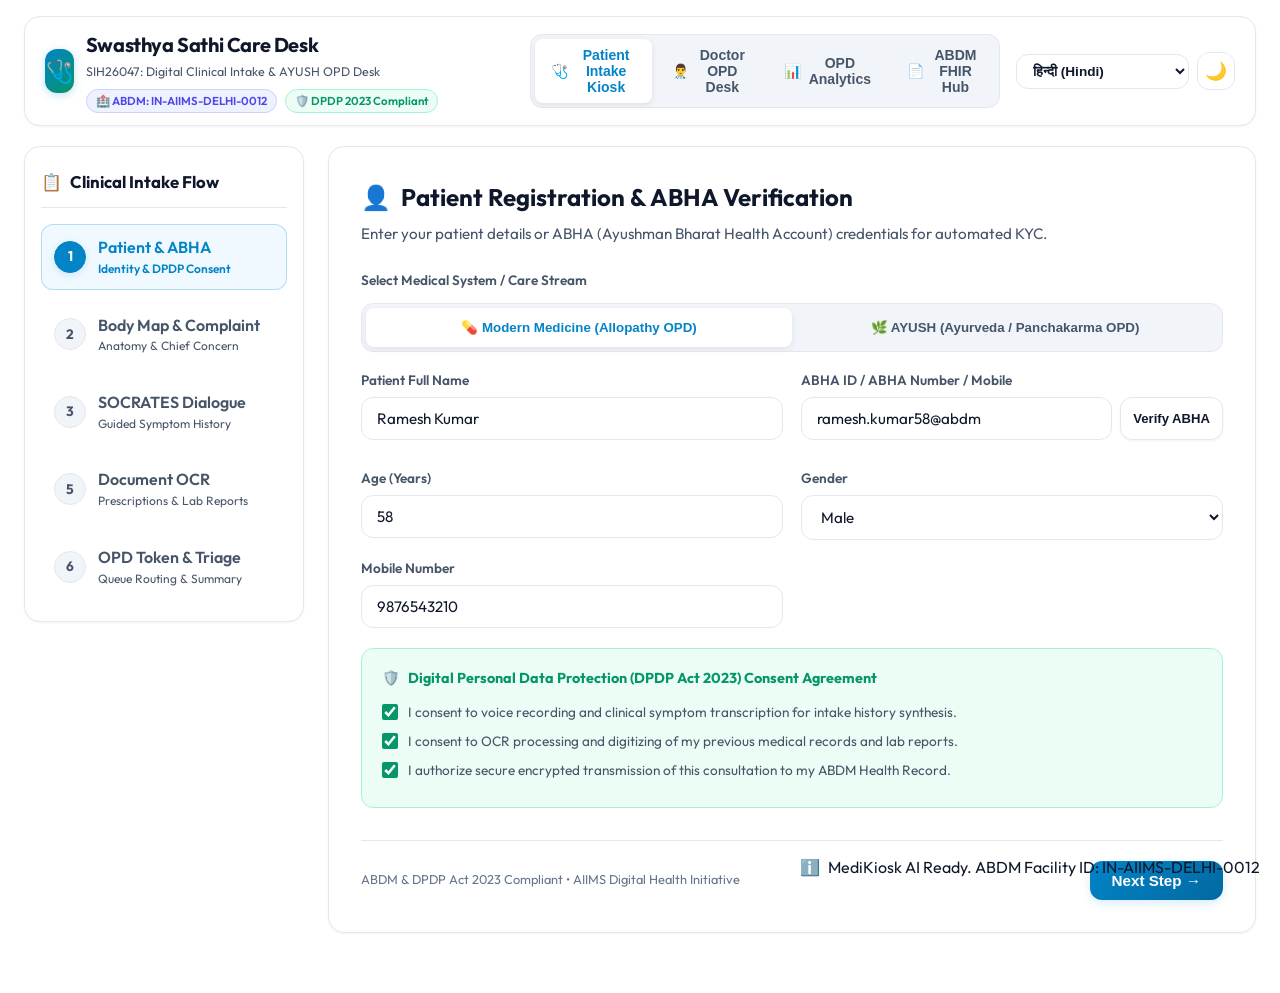
==== frontend/index.html @ bdcb093a "ui changes" ====
<!DOCTYPE html>
<html lang="hi" data-theme="light">

<head>
  <meta charset="UTF-8">
  <meta name="viewport" content="width=device-width, initial-scale=1.0">
  <title>Swasthya Sathi | Caring Digital Clinical Intake & AYUSH Care Desk</title>

  <!-- Modern Typography (Outfit & Inter) -->
  <link rel="preconnect" href="https://fonts.googleapis.com">
  <link rel="preconnect" href="https://fonts.gstatic.com" crossorigin>
  <link
    href="https://fonts.googleapis.com/css2?family=Inter:wght@400;500;600;700&family=Outfit:wght@400;500;600;700;800&family=Fira+Code:wght@400;500&display=swap"
    rel="stylesheet">

  <!-- Stylesheet -->
  <link rel="stylesheet" href="css/styles.css">
</head>

<body>

  <div class="app-container">

    <!-- Top Navigation & Header -->
    <header class="header-bar">
      <div class="brand-section">
        <div class="brand-logo-badge">🩺</div>
        <div class="brand-info">
          <h1 data-i18n="appTitle">Swasthya Sathi Care Desk</h1>
          <div class="sub-tag">
            <span data-i18n="appSub">SIH26047: Digital Clinical Intake & AYUSH OPD Desk</span>
            <span class="abdm-badge">🏥 ABDM: IN-AIIMS-DELHI-0012</span>
            <span class="dpdp-badge">🛡️ DPDP 2023 Compliant</span>
          </div>
        </div>
      </div>

      <!-- Role Nav Tabs -->
      <nav class="nav-tabs-wrapper">
        <button type="button" class="nav-tab-btn active" data-target="kiosk">
          <span>🩺</span> <span data-i18n="tabKiosk">Patient Intake Kiosk</span>
        </button>
        <button type="button" class="nav-tab-btn" data-target="doctor">
          <span>👨‍⚕️</span> <span data-i18n="tabDoctor">Doctor OPD Desk</span>
        </button>
        <button type="button" class="nav-tab-btn" data-target="analytics">
          <span>📊</span> <span data-i18n="tabAnalytics">OPD Analytics</span>
        </button>
        <button type="button" class="nav-tab-btn" data-target="fhir">
          <span>📄</span> <span data-i18n="tabFhir">ABDM FHIR Hub</span>
        </button>
      </nav>

      <!-- Header Actions -->
      <div class="header-actions">
        <select id="globalLangSelect" class="lang-selector" aria-label="Select Language">
          <option value="en">English</option>
          <option value="hi" selected>हिन्दी (Hindi)</option>
          <option value="mr">मराठी (Marathi)</option>
          <option value="ta">தமிழ் (Tamil)</option>
          <option value="te">తెలుగు (Telugu)</option>
          <option value="bn">বাংলা (Bengali)</option>
          <option value="gu">ગુજરાતી (Gujarati)</option>
          <option value="kn">ಕನ್ನಡ (Kannada)</option>
        </select>

        <button type="button" id="themeToggleBtn" class="icon-btn" title="Toggle Dark/Light Mode">
          <span>☀️</span>
        </button>
      </div>
    </header>

    <!-- Emergency Triage Red-Flag Alert Ticker -->
    <div id="emergencyTicker" class="emergency-ticker">
      <div class="content">
        <span class="pulse-badge">CRITICAL TRIAGE</span>
        <span id="emergencyTickerText">EMERGENCY RED-FLAG INTERCEPTED: Severe symptoms requiring immediate physician
          attention!</span>
      </div>
      <button type="button" class="btn btn-secondary btn-sm" onclick="window.app.switchRole('doctor')">View in OPD Desk
        →</button>
    </div>

    <!-- ========================================================================= -->
    <!-- VIEW 1: PATIENT INTAKE KIOSK -->
    <!-- ========================================================================= -->
    <main id="kioskSection" class="view-section active">
      <div class="kiosk-container">

        <!-- Stepper Sidebar -->
        <aside class="kiosk-stepper-card">
          <div class="kiosk-stepper-title">
            <span>📋</span> <span>Clinical Intake Flow</span>
          </div>

          <div class="kiosk-step-item active" data-step="1">
            <div class="step-num-badge">1</div>
            <div>
              <div style="font-weight:600;">Patient & ABHA</div>
              <div style="font-size:0.75rem;">Identity & DPDP Consent</div>
            </div>
          </div>

          <div class="kiosk-step-item" data-step="2">
            <div class="step-num-badge">2</div>
            <div>
              <div style="font-weight:600;">Body Map & Complaint</div>
              <div style="font-size:0.75rem;">Anatomy & Chief Concern</div>
            </div>
          </div>

          <div class="kiosk-step-item" data-step="3">
            <div class="step-num-badge">3</div>
            <div>
              <div style="font-weight:600;">SOCRATES Dialogue</div>
              <div style="font-size:0.75rem;">Guided Symptom History</div>
            </div>
          </div>

          <div class="kiosk-step-item" data-step="4" style="display:none;">
            <div class="step-num-badge">4</div>
            <div>
              <div style="font-weight:600;">AYUSH Pariksha</div>
              <div style="font-size:0.75rem;">Prakriti & Agni Assessment</div>
            </div>
          </div>

          <div class="kiosk-step-item" data-step="5">
            <div class="step-num-badge">5</div>
            <div>
              <div style="font-weight:600;">Document OCR</div>
              <div style="font-size:0.75rem;">Prescriptions & Lab Reports</div>
            </div>
          </div>

          <div class="kiosk-step-item" data-step="6">
            <div class="step-num-badge">6</div>
            <div>
              <div style="font-weight:600;">OPD Token & Triage</div>
              <div style="font-size:0.75rem;">Queue Routing & Summary</div>
            </div>
          </div>
        </aside>

        <!-- Main Kiosk Panel -->
        <div class="kiosk-main-panel">

          <!-- STEP 1: Patient Identity, ABHA & DPDP Consent -->
          <div id="kioskStep1" class="kiosk-step-content active">
            <div class="step-header">
              <h2><span>👤</span> <span>Patient Registration & ABHA Verification</span></h2>
              <p>Enter your patient details or ABHA (Ayushman Bharat Health Account) credentials for automated KYC.</p>
            </div>

            <!-- Clinical Stream Selector -->
            <div class="form-group" style="margin-bottom:18px;">
              <label class="form-label">Select Medical System / Care Stream</label>
              <div class="stream-toggle-box">
                <button type="button" class="stream-option-btn active allopathy" data-stream="allopathy">
                  💊 Modern Medicine (Allopathy OPD)
                </button>
                <button type="button" class="stream-option-btn ayush" data-stream="ayush">
                  🌿 AYUSH (Ayurveda / Panchakarma OPD)
                </button>
              </div>
            </div>

            <div class="form-grid-2">
              <div class="form-group">
                <label class="form-label">Patient Full Name</label>
                <input type="text" id="patientNameInput" class="form-input" value="Ramesh Kumar"
                  placeholder="e.g. Ramesh Kumar">
              </div>

              <div class="form-group">
                <label class="form-label">ABHA ID / ABHA Number / Mobile</label>
                <div class="input-with-action">
                  <input type="text" id="patientAbhaInput" class="form-input" value="ramesh.kumar58@abdm"
                    placeholder="e.g. 91-4829-1029-4412">
                  <button type="button" id="verifyAbhaBtn" class="btn btn-secondary btn-sm">Verify ABHA</button>
                </div>
                <div id="abhaVerifyStatus" style="margin-top:4px;"></div>
              </div>

              <div class="form-group">
                <label class="form-label">Age (Years)</label>
                <input type="number" id="patientAgeInput" class="form-input" value="58" min="1" max="120">
              </div>

              <div class="form-group">
                <label class="form-label">Gender</label>
                <select id="patientGenderSelect" class="form-select">
                  <option value="Male" selected>Male</option>
                  <option value="Female">Female</option>
                  <option value="Other">Other</option>
                </select>
              </div>

              <div class="form-group">
                <label class="form-label">Mobile Number</label>
                <input type="tel" id="patientPhoneInput" class="form-input" value="9876543210"
                  placeholder="10-digit mobile number">
              </div>
            </div>

            <!-- DPDP 2023 Granular Consent Box -->
            <div class="dpdp-consent-box">
              <div class="dpdp-consent-title">
                <span>🛡️</span> <span>Digital Personal Data Protection (DPDP Act 2023) Consent Agreement</span>
              </div>
              <label class="consent-checkbox-item">
                <input type="checkbox" id="consentVoiceCheck" checked>
                <span>I consent to voice recording and clinical symptom transcription for intake history
                  synthesis.</span>
              </label>
              <label class="consent-checkbox-item">
                <input type="checkbox" id="consentOcrCheck" checked>
                <span>I consent to OCR processing and digitizing of my previous medical records and lab reports.</span>
              </label>
              <label class="consent-checkbox-item">
                <input type="checkbox" id="consentAbhaCheck" checked>
                <span>I authorize secure encrypted transmission of this consultation to my ABDM Health Record.</span>
              </label>
            </div>
          </div>

          <!-- STEP 2: Anatomical Body Map & Chief Complaints -->
          <div id="kioskStep2" class="kiosk-step-content">
            <div class="step-header">
              <h2><span>🗺️</span> <span>Select Anatomical Region & Chief Concern</span></h2>
              <p>Tap on the human body diagram or select from common complaints below.</p>
            </div>

            <div class="body-map-layout">
              <!-- SVG Interactive Body Map -->
              <div class="body-map-card">
                <div class="body-svg-container">
                  <svg viewBox="0 0 200 320" style="width:100%;height:100%;">
                    <!-- Head -->
                    <circle cx="100" cy="35" r="22" class="body-region-target" data-region="head" />
                    <text x="100" y="38" text-anchor="middle" fill="#334155" font-size="9" font-weight="600"
                      pointer-events="none">Head</text>

                    <!-- Neck -->
                    <rect x="94" y="58" width="12" height="12" class="body-region-target" data-region="throat" />

                    <!-- Chest -->
                    <path d="M72 72 L128 72 L120 135 L80 135 Z" class="body-region-target active" data-region="chest" />
                    <text x="100" y="105" text-anchor="middle" fill="#334155" font-size="10" font-weight="600"
                      pointer-events="none">Chest</text>

                    <!-- Abdomen -->
                    <path d="M80 138 L120 138 L115 185 L85 185 Z" class="body-region-target" data-region="abdomen" />
                    <text x="100" y="162" text-anchor="middle" fill="#334155" font-size="10" font-weight="600"
                      pointer-events="none">Abdomen</text>

                    <!-- Arms -->
                    <path d="M68 76 L45 155 L55 160 L72 90 Z" class="body-region-target" data-region="joints" />
                    <path d="M132 76 L155 155 L145 160 L128 90 Z" class="body-region-target" data-region="joints" />

                    <!-- Pelvis -->
                    <path d="M85 188 L115 188 L118 215 L82 215 Z" class="body-region-target" data-region="pelvis" />

                    <!-- Legs & Knees -->
                    <path d="M82 218 L76 300 L90 300 L97 218 Z" class="body-region-target" data-region="joints" />
                    <path d="M118 218 L124 300 L110 300 L103 218 Z" class="body-region-target" data-region="joints" />
                    <text x="100" y="260" text-anchor="middle" fill="#334155" font-size="10" font-weight="600"
                      pointer-events="none">Joints</text>
                  </svg>
                </div>

                <div class="body-quick-pills">
                  <button type="button" class="body-pill-btn active" data-region="chest">Chest</button>
                  <button type="button" class="body-pill-btn" data-region="head">Head</button>
                  <button type="button" class="body-pill-btn" data-region="abdomen">Abdomen</button>
                  <button type="button" class="body-pill-btn" data-region="joints">Joints</button>
                  <button type="button" class="body-pill-btn" data-region="skin">Skin</button>
                  <button type="button" class="body-pill-btn" data-region="whole_body">Full Body</button>
                </div>
              </div>

              <!-- Complaints Grid -->
              <div>
                <div id="complaintsGrid" class="complaints-grid">
                  <!-- Dynamically Populated -->
                </div>

                <!-- Voice Input Bar -->
                <div class="voice-intake-bar">
                  <button type="button" id="voiceMicBtn" class="voice-mic-btn" title="Tap to Speak">
                    🎤
                  </button>
                  <div class="voice-status-text">
                    <div id="voiceStatusLabel" class="status-label" data-i18n="voicePrompt">Tap Mic to Speak in Your
                      Language</div>
                    <div id="voiceTranscriptPreview" class="transcript-preview">Hindi, English, Marathi, Tamil, Telugu,
                      Bengali supported.</div>
                  </div>
                  <div class="audio-waveform">
                    <div class="waveform-bar"></div>
                    <div class="waveform-bar"></div>
                    <div class="waveform-bar"></div>
                    <div class="waveform-bar"></div>
                    <div class="waveform-bar"></div>
                  </div>
                </div>
              </div>
            </div>
          </div>

          <!-- STEP 3: SOCRATES Guided Dialogue -->
          <div id="kioskStep3" class="kiosk-step-content">
            <div class="step-header">
              <h2><span>🩺</span> <span>Clinical Symptom Exploration (SOCRATES Engine)</span></h2>
              <p>Our intelligent assistant asks targeted clinical questions to build your comprehensive case history.
              </p>
            </div>

            <div class="socrates-card">
              <div style="display:flex;align-items:center;justify-content:space-between;">
                <span id="socratesFieldBadge" class="socrates-field-badge">SOCRATES: CHARACTER</span>
                <span id="socratesStepNum" style="font-size:0.8rem;color:var(--text-muted);">Step 1 of 8</span>
              </div>

              <div id="socratesQuestionHeading" class="socrates-question-heading">
                How would you describe the sensation or type of pain?
              </div>
              <div id="socratesQuestionVernacular" class="socrates-question-vernacular">
                आप दर्द या परेशानी की प्रकृति को कैसा महसूस करते हैं?
              </div>

              <div id="socratesOptionsGrid" class="socrates-options-grid">
                <!-- Dynamically Populated -->
              </div>
            </div>

            <!-- Visual VAS Pain Severity Slider -->
            <div class="severity-slider-box">
              <div class="slider-labels-row">
                <span>Mild Discomfort (1)</span>
                <span data-i18n="severityLabel">Pain / Discomfort Intensity (1 to 10)</span>
                <span>Severe / Unbearable (10)</span>
              </div>
              <input type="range" id="severitySlider" class="severity-slider" min="1" max="10" value="8">
              <div class="severity-display-row">
                <span id="severityEmoji" class="severity-emoji">😣</span>
                <span id="severityScoreBadge" class="severity-score-badge">8/10</span>
              </div>
            </div>
          </div>

          <!-- STEP 4: AYUSH Pariksha & Prakriti Calculation -->
          <div id="kioskStep4" class="kiosk-step-content">
            <div class="step-header">
              <h2><span>🌿</span> <span>AYUSH Ashtavidha & Dashavidha Pariksha</span></h2>
              <p>Ayurvedic constitutional Prakriti analysis, Agni (digestive capacity) and Koshtha assessment.</p>
            </div>

            <div id="ayushPrakritiResultBox" class="dpdp-consent-box"
              style="display:none;margin-bottom:20px;border-color:var(--ayush-primary);">
              <!-- Populated on calculation -->
            </div>

            <div id="ayushQuestionsGrid" class="ayush-pariksha-grid">
              <!-- Dynamically Populated -->
            </div>

            <div class="form-group" style="margin-top:16px;">
              <label class="form-label">Ahara & Vihara (Dietary habits, routine and sleep patterns)</label>
              <input type="text" id="ayushLifestyleNotes" class="form-input"
                value="Sour and fermented diet, tea 4x/day, sleeping after 12:30 AM.">
            </div>
          </div>

          <!-- STEP 5: Medical Document Digitizer & OCR -->
          <div id="kioskStep5" class="kiosk-step-content">
            <div class="step-header">
              <h2><span>📄</span> <span>Medical Record Digitizer & OCR Engine</span></h2>
              <p>Upload previous doctor prescriptions or pathology lab reports for instant AI extraction.</p>
            </div>

            <div class="ocr-layout">
              <div>
                <div class="dropzone-box" onclick="document.getElementById('docFileInput').click()">
                  <div class="dropzone-icon">📤</div>
                  <div style="font-weight:600;">Drag & drop prescription/lab report</div>
                  <div style="font-size:0.8rem;color:var(--text-muted);">Supports PNG, JPG, PDF or Text files</div>
                  <input type="file" id="docFileInput" style="display:none;"
                    onchange="window.kioskModule.handleCustomDocumentUpload()">
                </div>

                <!-- 1-Click Sample Medical Records -->
                <div style="margin-top:16px;">
                  <div style="font-weight:700;font-size:0.9rem;margin-bottom:8px;color:var(--text-main);"
                    data-i18n="sampleDocsTitle">
                    Load Realistic Sample Records (1-Click)
                  </div>
                  <div id="sampleDocsList" class="sample-docs-list">
                    <!-- Dynamically Populated -->
                  </div>
                </div>
              </div>

              <!-- OCR Extracted Results Panel -->
              <div class="ocr-results-panel">
                <div
                  style="font-weight:700;font-size:0.95rem;margin-bottom:12px;display:flex;align-items:center;gap:6px;">
                  <span>⚡</span> <span>Extracted Clinical Data (Medications & Labs)</span>
                </div>
                <div id="ocrExtractedResults">
                  <div style="font-size:0.85rem;color:var(--text-muted);text-align:center;padding:40px 0;">
                    Click any sample document above or upload a prescription to extract structured medications and
                    abnormal lab values.
                  </div>
                </div>

                <div class="form-group" style="margin-top:14px;">
                  <label class="form-label">Or Paste Prescription / Lab Text Directly</label>
                  <textarea id="customDocTextInput" class="form-textarea" rows="2"
                    placeholder="e.g. Tab Telma 40mg 1-0-0, HbA1c 9.2%, Serum Creatinine 1.9 mg/dL"></textarea>
                  <button type="button" id="processCustomDocBtn" class="btn btn-secondary btn-sm"
                    style="margin-top:6px;align-self:flex-end;">Digitize Text</button>
                </div>
              </div>
            </div>
          </div>

          <!-- STEP 6: OPD Token & Final Summary -->
          <div id="kioskStep6" class="kiosk-step-content">
            <div class="step-header" style="text-align:center;">
              <h2><span>✅</span> <span>Clinical Intake Complete!</span></h2>
              <p>Your structured clinical case summary has been sent directly to the attending OPD Physician.</p>
            </div>

            <div class="token-card">
              <span id="kioskTokenTriageBadge" class="dpdp-badge">ROUTINE OPD QUEUE</span>
              <div class="token-number-large" id="kioskTokenNumberDisplay">OPD-03</div>
              <div id="kioskTokenPatientName" style="font-weight:700;font-size:1.1rem;">Ramesh Kumar (58 Y / Male)</div>
              <div id="kioskTokenWaitTime" style="color:var(--cyan-accent);font-size:0.9rem;margin-top:4px;">Estimated
                Wait: ~8 Minutes (Room 104)</div>

              <div class="token-qr-mock">
                <svg viewBox="0 0 100 100">
                  <rect width="100" height="100" fill="white" />
                  <rect x="10" y="10" width="25" height="25" fill="#0f172a" />
                  <rect x="65" y="10" width="25" height="25" fill="#0f172a" />
                  <rect x="10" y="65" width="25" height="25" fill="#0f172a" />
                  <rect x="15" y="15" width="15" height="15" fill="white" />
                  <rect x="70" y="15" width="15" height="15" fill="white" />
                  <rect x="15" y="70" width="15" height="15" fill="white" />
                  <rect x="18" y="18" width="9" height="9" fill="#0f172a" />
                  <rect x="73" y="18" width="9" height="9" fill="#0f172a" />
                  <rect x="18" y="73" width="9" height="9" fill="#0f172a" />
                  <rect x="42" y="15" width="10" height="10" fill="#0f172a" />
                  <rect x="42" y="40" width="16" height="16" fill="#0ea5e9" />
                  <rect x="65" y="65" width="12" height="12" fill="#0f172a" />
                  <rect x="80" y="80" width="10" height="10" fill="#0f172a" />
                </svg>
              </div>

              <div style="font-size:0.8rem;color:var(--text-muted);margin-top:10px;">
                Scan QR at Doctor Desk for Instant Profile Loading | ABHA Verified
              </div>
            </div>

            <div
              style="margin-top:24px;background:var(--bg-secondary);padding:18px;border-radius:var(--radius-md);border:1px solid var(--border-color);box-shadow:var(--shadow-sm);">
              <div style="font-weight:700;font-size:0.95rem;margin-bottom:6px;color:var(--primary);">
                Clinical Intake Summary & Doctor Care Notes
              </div>
              <div id="kioskSummaryNarrative" class="hpi-narrative-text">
                Patient presenting with intermittent retrosternal chest heaviness for 3 days. Known hypertensive and
                diabetic.
              </div>
            </div>
          </div>

          <!-- Footer Actions -->
          <footer class="kiosk-footer-actions">
            <button type="button" id="kioskPrevBtn" class="btn btn-secondary" style="display:none;"
              data-i18n="prevStep">
              ← Previous
            </button>
            <div style="font-size:0.8rem;color:var(--text-dim);">
              ABDM & DPDP Act 2023 Compliant • AIIMS Digital Health Initiative
            </div>
            <button type="button" id="kioskNextBtn" class="btn btn-primary" data-i18n="nextStep">
              Next Step →
            </button>
          </footer>

        </div>
      </div>
    </main>

    <!-- ========================================================================= -->
    <!-- VIEW 2: DOCTOR OPD CONSULTATION DESK -->
    <!-- ========================================================================= -->
    <main id="doctorSection" class="view-section">
      <div class="doctor-desk-layout">

        <!-- OPD Live Queue Column -->
        <aside class="opd-queue-card">
          <div class="queue-header">
            <div>
              <div style="font-weight:700;font-size:1.05rem;">Live OPD Queue</div>
              <div id="opdQueueCount" style="font-size:0.8rem;color:var(--text-muted);">2 Waiting</div>
            </div>
            <button type="button" class="btn btn-secondary btn-sm" onclick="window.doctorModule.refreshQueue()">🔄
              Refresh</button>
          </div>

          <div id="opdQueueItems" class="queue-items-scroll">
            <!-- Dynamically Populated -->
          </div>
        </aside>

        <!-- Deep Clinical Case Sheet Workspace -->
        <div class="patient-case-workspace">

          <!-- Patient Banner -->
          <div class="patient-header-banner">
            <div style="display:flex;align-items:center;gap:16px;">
              <div class="patient-avatar-box">RK</div>
              <div>
                <div style="display:flex;align-items:center;gap:10px;">
                  <h2 id="docPatientName" style="font-size:1.4rem;font-weight:700;">Ramesh Kumar</h2>
                  <span id="docTriageBadge" class="dpdp-badge">ROUTINE OPD</span>
                </div>
                <div id="docPatientMeta" style="font-size:0.85rem;color:var(--text-muted);margin-top:2px;">
                  58 Years / Male | Token: OPD-A04 | Phone: 9876543210
                </div>
              </div>
            </div>
            <div style="text-align:right;">
              <span class="abdm-badge" id="docPatientAbha">ramesh.kumar58@abdm</span>
              <div style="font-size:0.75rem;color:var(--triage-green);margin-top:4px;">✓ ABDM KYC Verified</div>
            </div>
          </div>

          <!-- Case Sections Grid -->
          <div class="case-section-box">
            <div class="case-section-title">
              <span>🩺</span> <span>Chief Concern & Comprehensive History of Present Illness (HPI)</span>
            </div>
            <div style="font-weight:700;font-size:0.95rem;color:var(--primary);margin-bottom:6px;">
              Chief Concern: <span id="docChiefComplaint">Chest Heaviness & Diabetes Routine Review</span>
            </div>
            <div id="docHpiNarrative" class="hpi-narrative-text">
              58M presenting with intermittent dull chest pressure for 3 days on walking. Denies radiation, acute
              diaphoresis, or syncope. Known diabetic on oral hypoglycemic agents.
            </div>
          </div>

          <div class="form-grid-2">
            <!-- Past History & Allergies -->
            <div class="case-section-box">
              <div class="case-section-title">
                <span>📋</span> <span>Past History & Allergies</span>
              </div>
              <div style="margin-bottom:10px;">
                <div style="font-size:0.8rem;color:var(--text-muted);margin-bottom:4px;">Past Medical History:</div>
                <div id="docPastHistoryTags" class="tag-list">
                  <span class="tag-item">Type 2 Diabetes Mellitus</span>
                  <span class="tag-item">Essential Hypertension</span>
                </div>
              </div>
              <div>
                <div style="font-size:0.8rem;color:var(--text-muted);margin-bottom:4px;">Drug Allergies:</div>
                <div id="docAllergiesTags" class="tag-list">
                  <span class="tag-item allergy">NKDA (No Known Drug Allergies)</span>
                </div>
              </div>
            </div>

            <!-- Reconciled Medications & Labs -->
            <div class="case-section-box">
              <div class="case-section-title">
                <span>💊</span> <span>Scanned Meds & Abnormal Lab Badges</span>
              </div>
              <div id="docReconciledMeds" style="margin-bottom:10px;">
                <!-- Extracted Meds -->
              </div>
              <div id="docInvestigationBadges">
                <!-- Abnormal Labs -->
              </div>
            </div>
          </div>

          <!-- AYUSH Assessment Card (Visible if AYUSH stream) -->
          <div id="docAyushAssessmentPanel" class="case-section-box"
            style="display:none;border-color:var(--ayush-primary);">
            <div class="case-section-title" style="color:var(--ayush-primary);">
              <span>🌿</span> <span>AYUSH Prakriti & Nidana Assessment</span>
            </div>
            <div class="form-grid-2">
              <div>
                <div style="font-size:0.85rem;"><strong>Dominant Prakriti:</strong> <span id="docAyushPrakriti">Vata
                    Dominant</span></div>
                <div style="font-size:0.85rem;margin-top:4px;"><strong>Agni:</strong> <span id="docAyushAgni">Manda
                    Agni</span></div>
                <div style="font-size:0.85rem;margin-top:4px;"><strong>Koshtha:</strong> <span
                    id="docAyushKoshtha">Krura Koshtha</span></div>
              </div>
              <div>
                <div style="font-size:0.85rem;"><strong>Nidana (Causative factors):</strong></div>
                <div id="docAyushNidana" style="font-size:0.8rem;color:var(--text-muted);">Vidahi Ahara Sevana</div>
              </div>
            </div>
          </div>

          <!-- Diagnostic Assistant: ICD-10 & NAMASTE AYUSH Suggestions -->
          <div class="case-section-box">
            <div class="case-section-title">
              <span>🏷️</span> <span>Doctor's Diagnostic Impressions & Codes (1-Click Apply)</span>
            </div>
            <div id="docIcdSuggestions" class="tag-list" style="margin-bottom:12px;">
              <!-- ICD-10 & NAMASTE Chips -->
            </div>
            <div class="form-group">
              <label class="form-label">Final Clinical Diagnosis</label>
              <input type="text" id="docDiagnosisInput" class="form-input"
                value="E11.65 - Type 2 diabetes mellitus with hyperglycemia; I20.9 - Angina pectoris">
            </div>
          </div>

          <!-- Physician Notes -->
          <div class="case-section-box">
            <div class="case-section-title">
              <span>📝</span> <span>Physician Clinical Notes & Observations</span>
            </div>
            <textarea id="docClinicalNotesInput" class="form-textarea" rows="3"
              placeholder="Add doctor observations, examination notes or clinical advice..."></textarea>
            <button type="button" id="saveDoctorNotesBtn" class="btn btn-secondary btn-sm" style="margin-top:8px;">Save
              Notes</button>
          </div>

          <!-- Smart E-Prescription Builder -->
          <div class="case-section-box">
            <div style="display:flex;align-items:center;justify-content:space-between;margin-bottom:10px;">
              <div class="case-section-title" style="margin-bottom:0;border-bottom:none;">
                <span>💊</span> <span>E-Prescription & Treatment Orders</span>
              </div>
              <button type="button" id="doctorAddRxBtn" class="btn btn-secondary btn-sm">+ Add Medicine</button>
            </div>

            <table class="prescription-table">
              <thead>
                <tr>
                  <th>Medicine / Formulation</th>
                  <th>Strength</th>
                  <th>Frequency</th>
                  <th>Duration</th>
                  <th>Instructions</th>
                  <th>Action</th>
                </tr>
              </thead>
              <tbody id="doctorPrescriptionTbody">
                <!-- Dynamically Populated -->
              </tbody>
            </table>
          </div>

          <!-- Action Bar -->
          <div style="display:flex;align-items:center;justify-content:space-between;margin-top:24px;">
            <div style="font-size:0.85rem;color:var(--text-muted);">
              Completing consultation will sign the record, generate ABDM FHIR R4 Bundle, and notify patient PHR.
            </div>
            <button type="button" id="completeConsultBtn" class="btn btn-success"
              style="padding:14px 28px;font-size:1.05rem;" data-i18n="saveAndPrescribe">
              ✓ Complete Consultation & ABDM Sync
            </button>
          </div>

        </div>
      </div>
    </main>

    <!-- ========================================================================= -->
    <!-- VIEW 3: OPD QUEUE & HOSPITAL ANALYTICS -->
    <!-- ========================================================================= -->
    <main id="analyticsSection" class="view-section">
      <div style="display:flex;align-items:center;justify-content:space-between;margin-bottom:24px;">
        <div>
          <h2 style="font-size:1.6rem;font-weight:700;">Hospital OPD Throughput & Clinical Analytics</h2>
          <p style="color:var(--text-muted);font-size:0.95rem;">Real-time measurement of pre-consultation time savings,
            triage interceptions, and intake volume.</p>
        </div>
        <button type="button" id="refreshAnalyticsBtn" class="btn btn-secondary">🔄 Refresh Metrics</button>
      </div>

      <!-- Stat Metric Cards -->
      <div class="stats-grid-4">
        <div class="stat-metric-card">
          <div class="stat-icon-wrapper green">⚡</div>
          <div>
            <div class="stat-val" id="statTimeSavedPct">82.5%</div>
            <div class="stat-desc">Clinical Time Saved per Patient</div>
          </div>
        </div>

        <div class="stat-metric-card">
          <div class="stat-icon-wrapper blue">👥</div>
          <div>
            <div class="stat-val" id="statDailyIntakeVolume">4,252</div>
            <div class="stat-desc">Daily OPD Patients Handled</div>
          </div>
        </div>

        <div class="stat-metric-card">
          <div class="stat-icon-wrapper red">🚨</div>
          <div>
            <div class="stat-val" id="statRedFlagsCount">15</div>
            <div class="stat-desc">Emergency Triage Red Flags Intercepted</div>
          </div>
        </div>

        <div class="stat-metric-card">
          <div class="stat-icon-wrapper amber">📄</div>
          <div>
            <div class="stat-val" id="statDocsDigitized">1,842</div>
            <div class="stat-desc">Prescriptions & Labs Digitized (OCR)</div>
          </div>
        </div>
      </div>

      <!-- Time Comparison & Savings Breakdown -->
      <div class="form-grid-2" style="margin-top:20px;">
        <div class="case-section-box">
          <div class="case-section-title">
            <span>⏱️</span> <span>Pre-Consultation Intake Speed Comparison</span>
          </div>
          <div style="display:flex;align-items:center;justify-content:space-around;padding:24px 0;">
            <div style="text-align:center;">
              <div style="font-size:2.4rem;font-weight:900;color:var(--primary);" id="statPreConsultTime">48s</div>
              <div style="font-size:0.85rem;color:var(--text-muted);">MediKiosk AI Average</div>
            </div>
            <div style="font-size:2rem;color:var(--text-dim);">vs</div>
            <div style="text-align:center;">
              <div style="font-size:2.4rem;font-weight:900;color:var(--text-dim);" id="statBaselineTime">240s</div>
              <div style="font-size:0.85rem;color:var(--text-muted);">Traditional Manual Intake</div>
            </div>
          </div>
          <div style="font-size:0.85rem;color:var(--text-muted);text-align:center;">
            Physicians receive fully structured SOCRATES narrative, saving over 3 minutes per consultation.
          </div>
        </div>

        <div class="case-section-box">
          <div class="case-section-title">
            <span>🛡️</span> <span>Standards & Ecosystem Compliance</span>
          </div>
          <div style="display:flex;flex-direction:column;gap:10px;margin-top:10px;">
            <div class="extracted-item-pill">
              <span>🏛️ ABDM Health Information Exchange (HIE-CM)</span>
              <span class="dpdp-badge">VERIFIED 100%</span>
            </div>
            <div class="extracted-item-pill">
              <span>📜 HL7 FHIR R4 Bundle Standard (NRCES Certified)</span>
              <span class="dpdp-badge">COMPLIANT</span>
            </div>
            <div class="extracted-item-pill">
              <span>🔒 Digital Personal Data Protection Act 2023 (DPDP)</span>
              <span class="dpdp-badge">ENCRYPTED</span>
            </div>
            <div class="extracted-item-pill">
              <span>🌿 National AYUSH Morbidity Electronic (NAMASTE)</span>
              <span class="dpdp-badge">SUPPORTED</span>
            </div>
          </div>
        </div>
      </div>
    </main>

    <!-- ========================================================================= -->
    <!-- VIEW 4: ABDM FHIR R4 & DPDP COMPLIANCE HUB -->
    <!-- ========================================================================= -->
    <main id="fhirSection" class="view-section">
      <div style="display:flex;align-items:center;justify-content:space-between;margin-bottom:24px;">
        <div>
          <h2 style="font-size:1.6rem;font-weight:700;">ABDM FHIR R4 Ecosystem & DPDP Compliance Hub</h2>
          <p style="color:var(--text-muted);font-size:0.95rem;">Interactive HL7 FHIR R4 JSON Inspector and DPDP Act 2023
            Cryptographic Audit Trail.</p>
        </div>
        <div style="display:flex;gap:10px;">
          <button type="button" id="viewDpdpAuditBtn" class="btn btn-secondary">📜 DPDP Audit Certificate</button>
          <button type="button" id="copyFhirJsonBtn" class="btn btn-secondary">📋 Copy JSON</button>
          <button type="button" id="pushAbdmHieBtn" class="btn btn-primary">🚀 Push to ABDM HIE-CM</button>
        </div>
      </div>

      <div class="form-grid-2">
        <!-- FHIR Resource Explorer -->
        <div class="case-section-box">
          <div style="display:flex;align-items:center;justify-content:space-between;margin-bottom:12px;">
            <div class="case-section-title" style="margin-bottom:0;border-bottom:none;">
              <span>📦</span> <span>FHIR R4 Bundle Resources</span>
            </div>
            <span id="fhirTotalEntriesCount" class="abdm-badge">7 Resources</span>
          </div>
          <div id="fhirResourceList" style="max-height:450px;overflow-y:auto;">
            <!-- Resource Cards -->
          </div>
        </div>

        <!-- JSON Code Inspector -->
        <div class="case-section-box">
          <div class="case-section-title">
            <span>💻</span> <span>Raw FHIR R4 JSON Schema (NRCES ABDM Validated)</span>
          </div>
          <pre id="fhirJsonViewerCode" class="json-viewer-box">Loading FHIR Bundle...</pre>
        </div>
      </div>
    </main>

  </div>

  <!-- DPDP Cryptographic Audit Certificate Modal -->
  <div id="dpdpModal" class="modal-backdrop">
    <div class="modal-dialog">
      <div style="display:flex;align-items:center;justify-content:space-between;margin-bottom:16px;">
        <h3 style="font-size:1.2rem;font-weight:700;color:var(--triage-green);">🛡️ DPDP Act 2023 Consent Audit
          Certificate</h3>
        <button type="button" class="icon-btn"
          onclick="document.getElementById('dpdpModal').classList.remove('active')">✕</button>
      </div>
      <div style="font-size:0.9rem;line-height:1.6;color:var(--text-muted);">
        <p id="dpdpCertPatient" style="font-weight:600;color:var(--text-main);margin-bottom:8px;">Patient ID: P-101</p>
        <p style="margin-bottom:8px;">Compliance Standard: <strong>Digital Personal Data Protection Act 2023
            (India)</strong></p>
        <p style="margin-bottom:8px;">Consent Timestamp: <span id="dpdpCertTime">2026-09-11T22:42:00</span></p>
        <p style="margin-bottom:8px;">Cryptographic Integrity Hash (SHA-256):</p>
        <div id="dpdpCertHash"
          style="background:var(--bg-tertiary);border:1px solid var(--border-color);padding:10px;border-radius:6px;font-family:monospace;font-size:0.75rem;color:var(--primary);word-break:break-all;margin-bottom:12px;">
          9f86d081884c7d659a2feaa0c55ad015a3bf4f1b2b0b822cd15d6c15b0f00a08
        </div>
        <p style="font-size:0.8rem;color:var(--text-dim);">
          Data retention policy: Session data purged from terminal post-HIS sync. Encrypted record retained in ABDM PHR.
        </p>
      </div>
      <div style="text-align:right;margin-top:20px;">
        <button type="button" class="btn btn-primary btn-sm"
          onclick="document.getElementById('dpdpModal').classList.remove('active')">Close</button>
      </div>
    </div>
  </div>

  <!-- Scripts -->
  <script src="js/app.js"></script>
  <script src="js/kiosk.js"></script>
  <script src="js/doctor.js"></script>
  <script src="js/analytics.js"></script>
  <script src="js/fhir_viewer.js"></script>

</body>

</html>
---- frontend/css/styles.css ----
/* ==========================================================================
   Swasthya Sathi | MediKiosk & AyurKiosk - Human-Centered Pure White Clinical Design
   SIH26047: Caring Digital Clinical Intake & AYUSH OPD Platform
   ========================================================================== */

:root {
  /* Pure White Clinical Theme */
  --bg-primary: #ffffff;
  --bg-secondary: #ffffff;
  --bg-tertiary: #f8fafc;
  --bg-card: #ffffff;
  --bg-card-hover: #f8fafc;
  --bg-glass: #ffffff;
  --border-color: #e5e7eb;
  --border-hover: #d1d5db;
  --border-focus: #0284c7;

  /* Text Colors - Deep Warm Slate (High contrast, crisp, readable) */
  --text-main: #0f172a;
  --text-muted: #475569;
  --text-dim: #64748b;
  --text-inverse: #ffffff;

  /* Caring Clinical Brand Accents (Healing Sky & Warm Ocean) */
  --primary: #0284c7;
  --primary-hover: #0369a1;
  --primary-light: #e0f2fe;
  --primary-subtle: #f0f9ff;
  --primary-glow: rgba(2, 132, 199, 0.16);
  --cyan-accent: #0284c7;

  /* AYUSH Brand Accents (Herbal Jade & Warm Honey Amber) */
  --ayush-primary: #d97706;
  --ayush-secondary: #059669;
  --ayush-light: #fffbeb;
  --ayush-glow: rgba(217, 119, 6, 0.18);
  --ayush-herb: #16a34a;

  /* Triage Colors - Reassuring, Clear, Empathetic */
  --triage-red: #e11d48;
  --triage-red-bg: #fff1f2;
  --triage-red-border: #fecdd3;
  --triage-red-glow: rgba(225, 29, 72, 0.2);

  --triage-yellow: #d97706;
  --triage-yellow-bg: #fffbeb;
  --triage-yellow-border: #fde68a;

  --triage-green: #059669;
  --triage-green-bg: #ecfdf5;
  --triage-green-border: #a7f3d0;

  /* Status Badges */
  --badge-abdm: #4f46e5;
  --badge-abdm-bg: #eef2ff;
  --badge-abdm-border: #c7d2fe;

  --badge-dpdp: #059669;
  --badge-dpdp-bg: #ecfdf5;
  --badge-dpdp-border: #a7f3d0;

  /* Soft Human Elevation & Shadows */
  --shadow-sm: 0 1px 3px 0 rgba(0, 0, 0, 0.05), 0 1px 2px -1px rgba(0, 0, 0, 0.03);
  --shadow-md: 0 4px 14px -2px rgba(0, 0, 0, 0.06), 0 2px 6px -2px rgba(0, 0, 0, 0.03);
  --shadow-lg: 0 10px 25px -4px rgba(0, 0, 0, 0.08), 0 4px 10px -3px rgba(0, 0, 0, 0.04);
  --shadow-glow: 0 0 20px var(--primary-glow);

  /* Radius & Transitions */
  --radius-sm: 8px;
  --radius-md: 12px;
  --radius-lg: 16px;
  --radius-xl: 22px;
  --radius-full: 9999px;
  --transition-fast: 0.15s cubic-bezier(0.4, 0, 0.2, 1);
  --transition-normal: 0.25s cubic-bezier(0.4, 0, 0.2, 1);
  --transition-smooth: 0.35s cubic-bezier(0.16, 1, 0.3, 1);

  /* Container */
  --container-max: 1440px;
}

/* Base Styles */
* {
  margin: 0;
  padding: 0;
  box-sizing: border-box;
}

html, body {
  background-color: #ffffff !important;
  color: var(--text-main);
  font-family: 'Outfit', 'Inter', -apple-system, BlinkMacSystemFont, "Segoe UI", Roboto, sans-serif;
  line-height: 1.55;
  min-height: 100vh;
  overflow-x: hidden;
  -webkit-font-smoothing: antialiased;
}

/* Scrollbar */
::-webkit-scrollbar {
  width: 8px;
  height: 8px;
}

::-webkit-scrollbar-track {
  background: #ffffff;
}

::-webkit-scrollbar-thumb {
  background: var(--border-hover);
  border-radius: var(--radius-full);
}

::-webkit-scrollbar-thumb:hover {
  background: var(--text-dim);
}

/* Container */
.app-container {
  max-width: var(--container-max);
  margin: 0 auto;
  padding: 16px 24px 60px;
  min-height: 100vh;
  display: flex;
  flex-direction: column;
  background-color: #ffffff;
}

/* Header & Top Navigation */
.header-bar {
  background: #ffffff;
  border: 1px solid var(--border-color);
  border-radius: var(--radius-lg);
  padding: 12px 20px;
  display: flex;
  align-items: center;
  justify-content: space-between;
  gap: 16px;
  margin-bottom: 20px;
  box-shadow: var(--shadow-sm);
  position: sticky;
  top: 12px;
  z-index: 100;
}

.brand-section {
  display: flex;
  align-items: center;
  gap: 12px;
}

.brand-logo-badge {
  width: 44px;
  height: 44px;
  border-radius: var(--radius-md);
  background: linear-gradient(135deg, #0284c7, #059669);
  display: flex;
  align-items: center;
  justify-content: center;
  color: white;
  font-size: 22px;
  box-shadow: 0 2px 8px rgba(2, 132, 199, 0.25);
}

.brand-info h1 {
  font-size: 1.25rem;
  font-weight: 700;
  letter-spacing: -0.02em;
  display: flex;
  align-items: center;
  gap: 8px;
  color: var(--text-main);
}

.brand-info .sub-tag {
  font-size: 0.78rem;
  color: var(--text-muted);
  display: flex;
  align-items: center;
  flex-wrap: wrap;
  gap: 8px;
  margin-top: 2px;
}

.abdm-badge {
  display: inline-flex;
  align-items: center;
  gap: 5px;
  background: var(--badge-abdm-bg);
  color: var(--badge-abdm);
  border: 1px solid var(--badge-abdm-border);
  padding: 2px 9px;
  border-radius: var(--radius-full);
  font-size: 0.72rem;
  font-weight: 600;
}

.dpdp-badge {
  display: inline-flex;
  align-items: center;
  gap: 5px;
  background: var(--triage-green-bg);
  color: var(--triage-green);
  border: 1px solid var(--triage-green-border);
  padding: 2px 9px;
  border-radius: var(--radius-full);
  font-size: 0.72rem;
  font-weight: 600;
}

/* Nav Tabs */
.nav-tabs-wrapper {
  display: flex;
  background: #f1f5f9;
  border: 1px solid var(--border-color);
  padding: 4px;
  border-radius: var(--radius-md);
  gap: 4px;
}

.nav-tab-btn {
  background: transparent;
  border: none;
  color: var(--text-muted);
  padding: 8px 16px;
  border-radius: var(--radius-sm);
  font-size: 0.875rem;
  font-weight: 600;
  cursor: pointer;
  display: flex;
  align-items: center;
  gap: 8px;
  transition: var(--transition-fast);
}

.nav-tab-btn:hover {
  color: var(--text-main);
  background: rgba(0, 0, 0, 0.04);
}

.nav-tab-btn.active {
  background: #ffffff;
  color: var(--primary);
  box-shadow: 0 2px 6px rgba(0, 0, 0, 0.08);
  font-weight: 700;
}

/* Header Right Actions */
.header-actions {
  display: flex;
  align-items: center;
  gap: 8px;
}

.lang-selector {
  background: #ffffff;
  color: var(--text-main);
  border: 1px solid var(--border-color);
  padding: 8px 12px;
  border-radius: var(--radius-md);
  font-size: 0.85rem;
  font-weight: 600;
  cursor: pointer;
  outline: none;
  transition: var(--transition-fast);
}

.lang-selector:focus {
  border-color: var(--border-focus);
  box-shadow: 0 0 0 3px var(--primary-glow);
}

.icon-btn {
  background: #ffffff;
  border: 1px solid var(--border-color);
  color: var(--text-main);
  width: 38px;
  height: 38px;
  border-radius: var(--radius-md);
  display: flex;
  align-items: center;
  justify-content: center;
  cursor: pointer;
  font-size: 1.1rem;
  transition: var(--transition-fast);
}

.icon-btn:hover {
  background: #f8fafc;
  border-color: var(--border-hover);
}

/* Emergency Red Flag Ticker */
.emergency-ticker {
  background: linear-gradient(135deg, #e11d48, #be123c);
  color: white;
  padding: 12px 20px;
  border-radius: var(--radius-md);
  margin-bottom: 20px;
  display: none;
  align-items: center;
  justify-content: space-between;
  box-shadow: 0 4px 18px var(--triage-red-glow);
  animation: pulse-red 2.5s infinite ease-in-out;
}

.emergency-ticker.visible {
  display: flex;
}

@keyframes pulse-red {
  0%, 100% {
    box-shadow: 0 4px 14px rgba(225, 29, 72, 0.25);
  }
  50% {
    box-shadow: 0 6px 22px rgba(225, 29, 72, 0.5);
  }
}

.emergency-ticker .content {
  display: flex;
  align-items: center;
  gap: 12px;
  font-weight: 600;
  font-size: 0.95rem;
}

.pulse-badge {
  background: white;
  color: #be123c;
  padding: 3px 10px;
  border-radius: var(--radius-full);
  font-size: 0.72rem;
  font-weight: 800;
  text-transform: uppercase;
  letter-spacing: 0.04em;
  box-shadow: 0 1px 3px rgba(0, 0, 0, 0.1);
}

/* View Sections */
.view-section {
  display: none;
  animation: fadeIn 0.25s ease forwards;
}

.view-section.active {
  display: block;
}

@keyframes fadeIn {
  from {
    opacity: 0;
    transform: translateY(4px);
  }
  to {
    opacity: 1;
    transform: translateY(0);
  }
}

/* ==========================================================================
   KIOSK MODE STYLES
   ========================================================================== */
.kiosk-container {
  display: grid;
  grid-template-columns: 280px 1fr;
  gap: 24px;
}

@media (max-width: 992px) {
  .kiosk-container {
    grid-template-columns: 1fr;
  }
}

/* Kiosk Sidebar Steps */
.kiosk-stepper-card {
  background: #ffffff;
  border: 1px solid var(--border-color);
  border-radius: var(--radius-lg);
  padding: 22px 16px;
  display: flex;
  flex-direction: column;
  gap: 12px;
  box-shadow: var(--shadow-sm);
  height: fit-content;
}

.kiosk-stepper-title {
  font-size: 1.05rem;
  font-weight: 700;
  color: var(--text-main);
  display: flex;
  align-items: center;
  gap: 8px;
  padding-bottom: 12px;
  border-bottom: 1px solid var(--border-color);
  margin-bottom: 4px;
}

.kiosk-step-item {
  display: flex;
  align-items: center;
  gap: 12px;
  padding: 10px 12px;
  border-radius: var(--radius-md);
  background: #ffffff;
  color: var(--text-muted);
  cursor: pointer;
  transition: var(--transition-normal);
  border: 1px solid transparent;
}

.kiosk-step-item:hover {
  background: #f8fafc;
  color: var(--text-main);
}

.kiosk-step-item.active {
  background: var(--primary-subtle);
  border-color: rgba(2, 132, 199, 0.25);
  color: var(--primary);
  font-weight: 600;
}

.kiosk-step-item.completed {
  color: var(--triage-green);
}

.step-num-badge {
  width: 32px;
  height: 32px;
  border-radius: var(--radius-full);
  background: #f1f5f9;
  border: 1px solid var(--border-color);
  display: flex;
  align-items: center;
  justify-content: center;
  font-size: 0.85rem;
  font-weight: 700;
  color: var(--text-muted);
  flex-shrink: 0;
  transition: var(--transition-fast);
}

.kiosk-step-item.active .step-num-badge {
  background: var(--primary);
  color: white;
  border-color: var(--primary);
  box-shadow: 0 2px 8px var(--primary-glow);
}

.kiosk-step-item.completed .step-num-badge {
  background: var(--triage-green);
  color: white;
  border-color: var(--triage-green);
}

/* Kiosk Main Content Panel */
.kiosk-main-panel {
  background: #ffffff;
  border: 1px solid var(--border-color);
  border-radius: var(--radius-lg);
  padding: 32px;
  box-shadow: var(--shadow-sm);
  min-height: 600px;
  display: flex;
  flex-direction: column;
  justify-content: space-between;
}

.kiosk-step-content {
  display: none;
  animation: fadeIn 0.25s ease forwards;
}

.kiosk-step-content.active {
  display: block;
}

.step-header {
  margin-bottom: 24px;
}

.step-header h2 {
  font-size: 1.5rem;
  font-weight: 700;
  margin-bottom: 6px;
  color: var(--text-main);
  display: flex;
  align-items: center;
  gap: 10px;
}

.step-header p {
  color: var(--text-muted);
  font-size: 0.95rem;
}

/* Form Elements */
.form-grid-2 {
  display: grid;
  grid-template-columns: 1fr 1fr;
  gap: 18px;
}

@media (max-width: 640px) {
  .form-grid-2 {
    grid-template-columns: 1fr;
  }
}

.form-group {
  display: flex;
  flex-direction: column;
  gap: 6px;
}

.form-label {
  font-size: 0.85rem;
  font-weight: 600;
  color: var(--text-muted);
  display: flex;
  align-items: center;
  justify-content: space-between;
}

.form-input,
.form-select,
.form-textarea {
  background: #ffffff;
  border: 1px solid var(--border-color);
  color: var(--text-main);
  padding: 11px 15px;
  border-radius: var(--radius-md);
  font-size: 0.95rem;
  font-family: inherit;
  outline: none;
  transition: var(--transition-fast);
}

.form-input:focus,
.form-select:focus,
.form-textarea:focus {
  border-color: var(--border-focus);
  box-shadow: 0 0 0 3px var(--primary-glow);
}

.input-with-action {
  display: flex;
  gap: 8px;
}

.input-with-action .form-input {
  flex: 1;
}

/* Stream Switcher Pill */
.stream-toggle-box {
  display: grid;
  grid-template-columns: 1fr 1fr;
  background: #f1f5f9;
  border: 1px solid var(--border-color);
  padding: 4px;
  border-radius: var(--radius-md);
  margin-top: 6px;
}

.stream-option-btn {
  border: none;
  background: transparent;
  padding: 12px 16px;
  border-radius: var(--radius-sm);
  font-weight: 600;
  color: var(--text-muted);
  cursor: pointer;
  display: flex;
  align-items: center;
  justify-content: center;
  gap: 8px;
  transition: var(--transition-fast);
}

.stream-option-btn.active.allopathy {
  background: #ffffff;
  color: var(--primary);
  box-shadow: 0 2px 6px rgba(0, 0, 0, 0.08);
  font-weight: 700;
}

.stream-option-btn.active.ayush {
  background: #ffffff;
  color: var(--ayush-primary);
  box-shadow: 0 2px 6px rgba(0, 0, 0, 0.08);
  font-weight: 700;
}

/* DPDP Consent Box */
.dpdp-consent-box {
  background: var(--triage-green-bg);
  border: 1px solid var(--triage-green-border);
  border-radius: var(--radius-md);
  padding: 18px 20px;
  margin-top: 20px;
}

.dpdp-consent-title {
  font-size: 0.9rem;
  font-weight: 700;
  color: var(--triage-green);
  display: flex;
  align-items: center;
  gap: 8px;
  margin-bottom: 12px;
}

.consent-checkbox-item {
  display: flex;
  align-items: flex-start;
  gap: 10px;
  font-size: 0.85rem;
  color: var(--text-muted);
  margin-bottom: 8px;
  cursor: pointer;
}

.consent-checkbox-item input[type="checkbox"] {
  accent-color: var(--triage-green);
  width: 16px;
  height: 16px;
  margin-top: 2px;
}

/* Step 2: Body Map & Complaints */
.body-map-layout {
  display: grid;
  grid-template-columns: 280px 1fr;
  gap: 24px;
  align-items: start;
}

@media (max-width: 850px) {
  .body-map-layout {
    grid-template-columns: 1fr;
  }
}

.body-map-card {
  background: #ffffff;
  border: 1px solid var(--border-color);
  border-radius: var(--radius-md);
  padding: 20px;
  display: flex;
  flex-direction: column;
  align-items: center;
  position: relative;
  box-shadow: var(--shadow-sm);
}

.body-svg-container {
  width: 200px;
  height: 320px;
  position: relative;
  display: flex;
  justify-content: center;
}

.body-region-target {
  cursor: pointer;
  transition: var(--transition-fast);
  fill: #e2e8f0;
  stroke: #94a3b8;
  stroke-width: 1.5;
}

.body-region-target:hover {
  fill: #bae6fd;
  stroke: #0284c7;
  filter: drop-shadow(0 2px 6px rgba(2, 132, 199, 0.2));
}

.body-region-target.active {
  fill: #0284c7;
  stroke: #0369a1;
  filter: drop-shadow(0 4px 10px rgba(2, 132, 199, 0.3));
}

.body-quick-pills {
  display: flex;
  flex-wrap: wrap;
  gap: 6px;
  margin-top: 14px;
  justify-content: center;
}

.body-pill-btn {
  background: #f1f5f9;
  border: 1px solid var(--border-color);
  color: var(--text-muted);
  padding: 4px 12px;
  border-radius: var(--radius-full);
  font-size: 0.78rem;
  font-weight: 600;
  cursor: pointer;
  transition: var(--transition-fast);
}

.body-pill-btn:hover {
  background: var(--border-color);
  color: var(--text-main);
}

.body-pill-btn.active {
  background: var(--primary);
  color: white;
  border-color: var(--primary);
}

/* Complaints Grid */
.complaints-grid {
  display: grid;
  grid-template-columns: repeat(auto-fill, minmax(240px, 1fr));
  gap: 12px;
}

.complaint-card {
  background: #ffffff;
  border: 1px solid var(--border-color);
  border-radius: var(--radius-md);
  padding: 16px;
  cursor: pointer;
  transition: var(--transition-normal);
  display: flex;
  flex-direction: column;
  gap: 6px;
  position: relative;
  box-shadow: var(--shadow-sm);
}

.complaint-card:hover {
  border-color: var(--primary);
  background: var(--bg-card-hover);
  transform: translateY(-2px);
  box-shadow: var(--shadow-md);
}

.complaint-card.active {
  border-color: var(--primary);
  background: var(--primary-subtle);
  box-shadow: 0 0 0 2px var(--primary-glow), var(--shadow-sm);
}

.complaint-card .title-row {
  font-weight: 700;
  font-size: 0.95rem;
  color: var(--text-main);
  display: flex;
  justify-content: space-between;
  align-items: center;
}

.complaint-card .vernacular-name {
  font-size: 0.85rem;
  color: var(--primary);
  font-weight: 600;
}

.complaint-card .specialty-tag {
  font-size: 0.72rem;
  color: var(--text-dim);
  text-transform: uppercase;
  letter-spacing: 0.04em;
  margin-top: 4px;
}

.high-risk-indicator {
  width: 8px;
  height: 8px;
  border-radius: var(--radius-full);
  background: var(--triage-red);
  box-shadow: 0 0 6px var(--triage-red);
}

/* Voice Input Card */
.voice-intake-bar {
  background: #ffffff;
  border: 1px solid var(--border-color);
  border-radius: var(--radius-md);
  padding: 16px 20px;
  margin-top: 16px;
  display: flex;
  align-items: center;
  justify-content: space-between;
  gap: 16px;
  box-shadow: var(--shadow-sm);
}

.voice-mic-btn {
  background: linear-gradient(135deg, #f43f5e, #e11d48);
  color: white;
  border: none;
  width: 50px;
  height: 50px;
  border-radius: var(--radius-full);
  display: flex;
  align-items: center;
  justify-content: center;
  font-size: 1.3rem;
  cursor: pointer;
  box-shadow: 0 3px 12px rgba(244, 63, 94, 0.35);
  transition: var(--transition-normal);
  flex-shrink: 0;
}

.voice-mic-btn:hover {
  transform: scale(1.05);
}

.voice-mic-btn.recording {
  animation: pulse-red 1s infinite alternate;
  background: #be123c;
}

.voice-status-text {
  flex: 1;
}

.voice-status-text .status-label {
  font-size: 0.92rem;
  font-weight: 600;
  color: var(--text-main);
}

.voice-status-text .transcript-preview {
  font-size: 0.82rem;
  color: var(--text-muted);
}

.audio-waveform {
  display: flex;
  align-items: center;
  gap: 3px;
  height: 24px;
}

.waveform-bar {
  width: 3px;
  height: 6px;
  background: var(--primary);
  border-radius: var(--radius-full);
  transition: height 0.1s ease;
}

.voice-mic-btn.recording~.audio-waveform .waveform-bar {
  animation: wave 0.8s infinite ease-in-out alternate;
}

.waveform-bar:nth-child(1) {
  animation-delay: 0.1s;
}

.waveform-bar:nth-child(2) {
  animation-delay: 0.2s;
}

.waveform-bar:nth-child(3) {
  animation-delay: 0.3s;
}

.waveform-bar:nth-child(4) {
  animation-delay: 0.4s;
}

.waveform-bar:nth-child(5) {
  animation-delay: 0.5s;
}

@keyframes wave {
  0% {
    height: 4px;
  }
  100% {
    height: 22px;
    background: #e11d48;
  }
}

/* Step 3: SOCRATES Dialogue Question Box */
.socrates-card {
  background: #ffffff;
  border: 1px solid var(--border-color);
  border-radius: var(--radius-lg);
  padding: 24px;
  margin-bottom: 20px;
  box-shadow: var(--shadow-sm);
}

.socrates-field-badge {
  display: inline-flex;
  align-items: center;
  gap: 6px;
  background: var(--primary-light);
  color: var(--primary);
  padding: 3px 10px;
  border-radius: var(--radius-full);
  font-size: 0.72rem;
  font-weight: 700;
  text-transform: uppercase;
  letter-spacing: 0.04em;
  margin-bottom: 12px;
}

.socrates-question-heading {
  font-size: 1.25rem;
  font-weight: 700;
  color: var(--text-main);
  margin-bottom: 6px;
}

.socrates-question-vernacular {
  font-size: 1.05rem;
  color: var(--primary);
  font-weight: 600;
  margin-bottom: 20px;
}

.socrates-options-grid {
  display: grid;
  grid-template-columns: repeat(auto-fill, minmax(220px, 1fr));
  gap: 12px;
}

.socrates-option-btn {
  background: #ffffff;
  border: 1px solid var(--border-color);
  padding: 14px 16px;
  border-radius: var(--radius-md);
  text-align: left;
  color: var(--text-main);
  cursor: pointer;
  transition: var(--transition-fast);
  display: flex;
  flex-direction: column;
  gap: 4px;
}

.socrates-option-btn:hover {
  background: var(--bg-card-hover);
  border-color: var(--primary);
}

.socrates-option-btn.selected {
  background: var(--primary-subtle);
  border-color: var(--primary);
  box-shadow: 0 0 0 2px var(--primary-glow);
}

.socrates-option-btn .label-primary {
  font-weight: 600;
  font-size: 0.95rem;
}

.socrates-option-btn .label-secondary {
  font-size: 0.82rem;
  color: var(--text-muted);
}

/* Pain Severity Slider (VAS 1-10) */
.severity-slider-box {
  margin: 24px 0;
  background: #ffffff;
  border: 1px solid var(--border-color);
  border-radius: var(--radius-md);
  padding: 20px;
  box-shadow: var(--shadow-sm);
}

.slider-labels-row {
  display: flex;
  justify-content: space-between;
  margin-bottom: 10px;
  font-size: 0.85rem;
  font-weight: 600;
  color: var(--text-muted);
}

.severity-slider {
  width: 100%;
  height: 8px;
  border-radius: var(--radius-full);
  background: linear-gradient(90deg, #059669 0%, #d97706 50%, #e11d48 100%);
  outline: none;
  cursor: pointer;
  -webkit-appearance: none;
}

.severity-slider::-webkit-slider-thumb {
  -webkit-appearance: none;
  width: 24px;
  height: 24px;
  border-radius: 50%;
  background: white;
  border: 3px solid var(--primary);
  box-shadow: 0 2px 6px rgba(0, 0, 0, 0.2);
  cursor: pointer;
  transition: transform 0.1s ease;
}

.severity-slider::-webkit-slider-thumb:hover {
  transform: scale(1.15);
}

.severity-display-row {
  display: flex;
  align-items: center;
  justify-content: center;
  gap: 16px;
  margin-top: 14px;
}

.severity-score-badge {
  font-size: 1.8rem;
  font-weight: 800;
  color: var(--text-main);
}

.severity-emoji {
  font-size: 2.2rem;
}

/* Step 4: AYUSH Pariksha Interactive Cards */
.ayush-pariksha-grid {
  display: grid;
  grid-template-columns: repeat(auto-fill, minmax(280px, 1fr));
  gap: 16px;
}

.ayush-question-card {
  background: #ffffff;
  border: 1px solid var(--border-color);
  border-radius: var(--radius-md);
  padding: 18px;
  display: flex;
  flex-direction: column;
  gap: 10px;
  box-shadow: var(--shadow-sm);
}

.ayush-question-title {
  font-weight: 700;
  font-size: 0.95rem;
  color: var(--ayush-primary);
  display: flex;
  align-items: center;
  gap: 6px;
}

.ayush-radio-group {
  display: flex;
  flex-direction: column;
  gap: 6px;
}

.ayush-radio-label {
  display: flex;
  align-items: center;
  gap: 8px;
  font-size: 0.85rem;
  color: var(--text-muted);
  cursor: pointer;
  padding: 6px 8px;
  border-radius: var(--radius-sm);
  transition: var(--transition-fast);
}

.ayush-radio-label:hover {
  background: #f8fafc;
  color: var(--text-main);
}

/* Step 5: Medical Document Digitizer & OCR */
.ocr-layout {
  display: grid;
  grid-template-columns: 1fr 1fr;
  gap: 20px;
}

@media (max-width: 800px) {
  .ocr-layout {
    grid-template-columns: 1fr;
  }
}

.dropzone-box {
  background: #ffffff;
  border: 2px dashed var(--border-color);
  border-radius: var(--radius-lg);
  padding: 30px 20px;
  text-align: center;
  cursor: pointer;
  transition: var(--transition-normal);
  display: flex;
  flex-direction: column;
  align-items: center;
  gap: 12px;
  box-shadow: var(--shadow-sm);
}

.dropzone-box:hover {
  border-color: var(--primary);
  background: var(--primary-subtle);
}

.dropzone-icon {
  font-size: 2.5rem;
  color: var(--primary);
}

.sample-docs-list {
  display: flex;
  flex-direction: column;
  gap: 10px;
  margin-top: 14px;
}

.sample-doc-item {
  background: #ffffff;
  border: 1px solid var(--border-color);
  border-radius: var(--radius-md);
  padding: 12px 16px;
  display: flex;
  align-items: center;
  justify-content: space-between;
  cursor: pointer;
  transition: var(--transition-fast);
  box-shadow: var(--shadow-sm);
}

.sample-doc-item:hover {
  border-color: var(--primary);
  background: var(--bg-card-hover);
}

.sample-doc-item .doc-title {
  font-weight: 600;
  font-size: 0.88rem;
  color: var(--text-main);
}

.sample-doc-item .doc-meta {
  font-size: 0.78rem;
  color: var(--text-dim);
}

/* OCR Results Extracted View */
.ocr-results-panel {
  background: #ffffff;
  border: 1px solid var(--border-color);
  border-radius: var(--radius-lg);
  padding: 20px;
  max-height: 450px;
  overflow-y: auto;
  box-shadow: var(--shadow-sm);
}

.extracted-item-pill {
  background: #f8fafc;
  border: 1px solid var(--border-color);
  border-radius: var(--radius-sm);
  padding: 8px 12px;
  margin-bottom: 8px;
  display: flex;
  align-items: center;
  justify-content: space-between;
  font-size: 0.85rem;
}

.flag-badge {
  padding: 2px 8px;
  border-radius: var(--radius-full);
  font-size: 0.72rem;
  font-weight: 700;
}

.flag-badge.high {
  background: #fff1f2;
  color: #e11d48;
  border: 1px solid #fecdd3;
}

.flag-badge.critical {
  background: #e11d48;
  color: white;
}

.flag-badge.normal {
  background: #ecfdf5;
  color: #059669;
  border: 1px solid #a7f3d0;
}

/* Step 6: Token & Intake Complete */
.token-card {
  background: #ffffff;
  border: 2px solid var(--primary);
  border-radius: var(--radius-xl);
  padding: 36px 28px;
  text-align: center;
  max-width: 500px;
  margin: 0 auto;
  box-shadow: var(--shadow-md);
  position: relative;
}

.token-number-large {
  font-size: 3.2rem;
  font-weight: 900;
  letter-spacing: 0.05em;
  color: var(--primary);
  margin: 10px 0;
}

.token-qr-mock {
  width: 140px;
  height: 140px;
  margin: 16px auto;
  background: white;
  padding: 10px;
  border-radius: var(--radius-md);
  display: flex;
  align-items: center;
  justify-content: center;
  border: 1px solid var(--border-color);
}

.token-qr-mock svg {
  width: 100%;
  height: 100%;
}

/* Kiosk Action Footer */
.kiosk-footer-actions {
  display: flex;
  align-items: center;
  justify-content: space-between;
  margin-top: 32px;
  padding-top: 20px;
  border-top: 1px solid var(--border-color);
}

.btn {
  padding: 11px 22px;
  border-radius: var(--radius-md);
  font-size: 0.95rem;
  font-weight: 600;
  cursor: pointer;
  display: inline-flex;
  align-items: center;
  justify-content: center;
  gap: 8px;
  transition: var(--transition-fast);
  border: none;
  text-decoration: none;
}

.btn-primary {
  background: linear-gradient(135deg, #0284c7, #0369a1);
  color: white;
  box-shadow: 0 3px 10px var(--primary-glow);
}

.btn-primary:hover {
  background: linear-gradient(135deg, #0369a1, #075985);
  transform: translateY(-1px);
}

.btn-secondary {
  background: #ffffff;
  border: 1px solid var(--border-color);
  color: var(--text-main);
  box-shadow: var(--shadow-sm);
}

.btn-secondary:hover {
  background: #f8fafc;
  border-color: var(--border-hover);
}

.btn-success {
  background: linear-gradient(135deg, #059669, #047857);
  color: white;
  box-shadow: 0 3px 10px rgba(5, 150, 105, 0.25);
}

.btn-success:hover {
  background: linear-gradient(135deg, #047857, #065f46);
  transform: translateY(-1px);
}

.btn-danger {
  background: linear-gradient(135deg, #e11d48, #be123c);
  color: white;
  box-shadow: 0 3px 10px var(--triage-red-glow);
}

.btn-sm {
  padding: 6px 12px;
  font-size: 0.82rem;
}

/* ==========================================================================
   DOCTOR OPD DESK STYLES
   ========================================================================== */
.doctor-desk-layout {
  display: grid;
  grid-template-columns: 340px 1fr;
  gap: 24px;
}

@media (max-width: 1024px) {
  .doctor-desk-layout {
    grid-template-columns: 1fr;
  }
}

/* OPD Queue Column */
.opd-queue-card {
  background: #ffffff;
  border: 1px solid var(--border-color);
  border-radius: var(--radius-lg);
  padding: 20px;
  height: calc(100vh - 180px);
  display: flex;
  flex-direction: column;
  box-shadow: var(--shadow-sm);
}

.queue-header {
  display: flex;
  align-items: center;
  justify-content: space-between;
  padding-bottom: 14px;
  border-bottom: 1px solid var(--border-color);
  margin-bottom: 14px;
}

.queue-items-scroll {
  flex: 1;
  overflow-y: auto;
  display: flex;
  flex-direction: column;
  gap: 10px;
  padding-right: 4px;
}

.queue-item-card {
  background: #ffffff;
  border: 1px solid var(--border-color);
  border-radius: var(--radius-md);
  padding: 14px;
  cursor: pointer;
  transition: var(--transition-normal);
  display: flex;
  flex-direction: column;
  gap: 6px;
  position: relative;
  box-shadow: var(--shadow-sm);
}

.queue-item-card:hover {
  border-color: var(--primary);
  transform: translateX(3px);
  box-shadow: var(--shadow-md);
}

.queue-item-card.active {
  border-color: var(--primary);
  background: var(--primary-subtle);
  box-shadow: 0 0 0 1px var(--primary-glow), var(--shadow-sm);
}

.queue-item-card.emergency-border {
  border-left: 4px solid var(--triage-red);
}

.queue-item-card.priority-border {
  border-left: 4px solid var(--triage-yellow);
}

.queue-item-card.routine-border {
  border-left: 4px solid var(--triage-green);
}

.queue-top-row {
  display: flex;
  align-items: center;
  justify-content: space-between;
}

.queue-token-badge {
  font-weight: 800;
  font-size: 0.95rem;
  color: var(--text-main);
}

.queue-wait-badge {
  font-size: 0.75rem;
  color: var(--text-dim);
}

.queue-patient-name {
  font-weight: 700;
  font-size: 0.95rem;
}

.queue-complaint-preview {
  font-size: 0.82rem;
  color: var(--text-muted);
  white-space: nowrap;
  overflow: hidden;
  text-overflow: ellipsis;
}

/* Patient Case View Workspace */
.patient-case-workspace {
  background: #ffffff;
  border: 1px solid var(--border-color);
  border-radius: var(--radius-lg);
  padding: 24px;
  overflow-y: auto;
  max-height: calc(100vh - 180px);
  box-shadow: var(--shadow-sm);
}

.patient-header-banner {
  background: #f8fafc;
  border: 1px solid var(--border-color);
  border-radius: var(--radius-md);
  padding: 16px 20px;
  display: flex;
  align-items: center;
  justify-content: space-between;
  margin-bottom: 20px;
}

.patient-avatar-box {
  width: 48px;
  height: 48px;
  border-radius: var(--radius-full);
  background: linear-gradient(135deg, #0284c7, #4f46e5);
  display: flex;
  align-items: center;
  justify-content: center;
  color: white;
  font-size: 1.25rem;
  font-weight: 700;
  box-shadow: 0 2px 8px rgba(2, 132, 199, 0.25);
}

/* Case Sections */
.case-section-box {
  background: #ffffff;
  border: 1px solid var(--border-color);
  border-radius: var(--radius-md);
  padding: 18px 20px;
  margin-bottom: 18px;
  box-shadow: var(--shadow-sm);
}

.case-section-title {
  font-size: 0.95rem;
  font-weight: 700;
  color: var(--text-main);
  display: flex;
  align-items: center;
  gap: 8px;
  margin-bottom: 12px;
  padding-bottom: 8px;
  border-bottom: 1px solid var(--border-color);
}

.hpi-narrative-text {
  font-size: 0.95rem;
  line-height: 1.6;
  color: var(--text-main);
  background: var(--primary-subtle);
  padding: 14px 18px;
  border-radius: var(--radius-sm);
  border-left: 4px solid var(--primary);
}

/* Tag Lists */
.tag-list {
  display: flex;
  flex-wrap: wrap;
  gap: 6px;
}

.tag-item {
  background: #f1f5f9;
  border: 1px solid var(--border-color);
  color: var(--text-main);
  padding: 4px 10px;
  border-radius: var(--radius-full);
  font-size: 0.8rem;
  display: inline-flex;
  align-items: center;
  gap: 4px;
}

.tag-item.allergy {
  background: #fff1f2;
  color: #e11d48;
  border-color: #fecdd3;
  font-weight: 600;
}

/* Diagnostic Code Suggestions */
.code-suggestion-chip {
  background: #eef2ff;
  border: 1px solid #c7d2fe;
  color: #4338ca;
  padding: 6px 12px;
  border-radius: var(--radius-full);
  font-size: 0.85rem;
  font-weight: 600;
  cursor: pointer;
  display: inline-flex;
  align-items: center;
  gap: 6px;
  transition: var(--transition-fast);
}

.code-suggestion-chip:hover {
  background: #e0e7ff;
  border-color: #a5b4fc;
}

.code-suggestion-chip.namaste {
  background: #fffbeb;
  border-color: #fde68a;
  color: #b45309;
}

.code-suggestion-chip.namaste:hover {
  background: #fef3c7;
}

/* Prescription Builder Table */
.prescription-table {
  width: 100%;
  border-collapse: collapse;
  margin-top: 10px;
  font-size: 0.85rem;
}

.prescription-table th {
  text-align: left;
  padding: 10px;
  background: #f8fafc;
  color: var(--text-muted);
  font-weight: 600;
  border-bottom: 1px solid var(--border-color);
}

.prescription-table td {
  padding: 8px 10px;
  border-bottom: 1px solid var(--border-color);
}

/* ==========================================================================
   ANALYTICS & ABDM FHIR HUB STYLES
   ========================================================================== */
.stats-grid-4 {
  display: grid;
  grid-template-columns: repeat(auto-fit, minmax(220px, 1fr));
  gap: 16px;
  margin-bottom: 24px;
}

.stat-metric-card {
  background: #ffffff;
  border: 1px solid var(--border-color);
  border-radius: var(--radius-lg);
  padding: 22px;
  display: flex;
  align-items: center;
  gap: 16px;
  box-shadow: var(--shadow-sm);
}

.stat-icon-wrapper {
  width: 48px;
  height: 48px;
  border-radius: var(--radius-md);
  display: flex;
  align-items: center;
  justify-content: center;
  font-size: 1.4rem;
}

.stat-icon-wrapper.blue {
  background: #e0f2fe;
  color: #0284c7;
}

.stat-icon-wrapper.green {
  background: #ecfdf5;
  color: #059669;
}

.stat-icon-wrapper.red {
  background: #fff1f2;
  color: #e11d48;
}

.stat-icon-wrapper.amber {
  background: #fffbeb;
  color: #d97706;
}

.stat-val {
  font-size: 1.8rem;
  font-weight: 800;
  color: var(--text-main);
  line-height: 1.1;
}

.stat-desc {
  font-size: 0.82rem;
  color: var(--text-muted);
}

/* JSON Code Viewer */
.json-viewer-box {
  background: #f8fafc;
  border: 1px solid var(--border-color);
  border-radius: var(--radius-md);
  padding: 18px;
  font-family: 'Fira Code', 'Courier New', monospace;
  font-size: 0.85rem;
  color: #0369a1;
  max-height: 500px;
  overflow: auto;
  white-space: pre-wrap;
}

/* Modal Popup */
.modal-backdrop {
  position: fixed;
  inset: 0;
  background: rgba(15, 23, 42, 0.45);
  backdrop-filter: blur(6px);
  z-index: 200;
  display: none;
  align-items: center;
  justify-content: center;
  padding: 20px;
}

.modal-backdrop.active {
  display: flex;
}

.modal-dialog {
  background: #ffffff;
  border: 1px solid var(--border-color);
  border-radius: var(--radius-xl);
  max-width: 600px;
  width: 100%;
  padding: 28px;
  box-shadow: var(--shadow-lg);
  animation: fadeIn 0.25s ease forwards;
}

/* Print Stylesheet */
@media print {
  body {
    background: white !important;
    color: black !important;
  }

  .header-bar,
  .nav-tabs-wrapper,
  .kiosk-stepper-card,
  .kiosk-footer-actions,
  .opd-queue-card,
  .btn {
    display: none !important;
  }

  .token-card,
  .patient-case-workspace {
    border: 1px solid #e2e8f0 !important;
    box-shadow: none !important;
    max-width: 100% !important;
  }
}
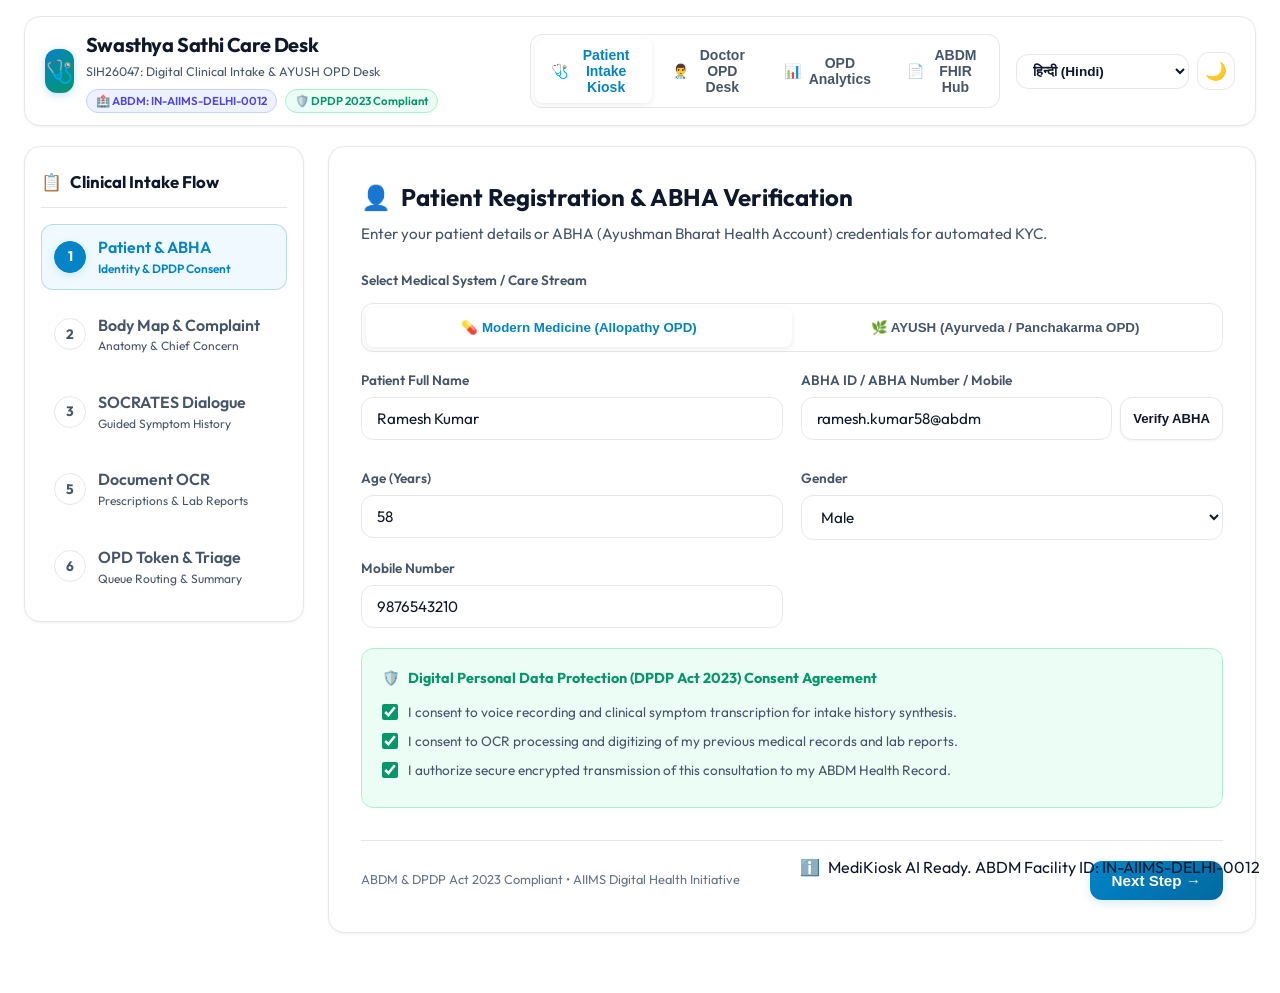
==== commit baedec1a: "Add dark and light mode" ====
--- a/frontend/index.html
+++ b/frontend/index.html
@@ -64,8 +64,8 @@
           <option value="kn">ಕನ್ನಡ (Kannada)</option>
         </select>
 
-        <button type="button" id="themeToggleBtn" class="icon-btn" title="Toggle Dark/Light Mode">
-          <span>☀️</span>
+        <button type="button" id="themeToggleBtn" class="icon-btn" title="Switch to Dark Mode" aria-label="Switch to Dark Mode" aria-pressed="false">
+          <span class="theme-toggle-icon" aria-hidden="true">🌙</span>
         </button>
       </div>
     </header>
--- a/frontend/css/styles.css
+++ b/frontend/css/styles.css
@@ -86,8 +86,30 @@
   box-sizing: border-box;
 }
 
+/* Smooth theme transitions */
+html,
+body,
+.app-container,
+.header-bar,
+.nav-tabs-wrapper,
+.nav-tab-btn,
+.icon-btn,
+.lang-selector,
+.form-input,
+.form-select,
+.form-textarea,
+.card,
+.queue-item-card,
+.patient-case-workspace,
+.opd-queue-card,
+.modal-dialog,
+.stream-toggle-box,
+.json-viewer-box {
+  transition: background-color var(--transition-normal), color var(--transition-normal), border-color var(--transition-normal), box-shadow var(--transition-normal);
+}
+
 html, body {
-  background-color: #ffffff !important;
+  background-color: var(--bg-primary) !important;
   color: var(--text-main);
   font-family: 'Outfit', 'Inter', -apple-system, BlinkMacSystemFont, "Segoe UI", Roboto, sans-serif;
   line-height: 1.55;
@@ -103,7 +125,7 @@
 }
 
 ::-webkit-scrollbar-track {
-  background: #ffffff;
+  background: var(--bg-card);
 }
 
 ::-webkit-scrollbar-thumb {
@@ -123,12 +145,12 @@
   min-height: 100vh;
   display: flex;
   flex-direction: column;
-  background-color: #ffffff;
+  background-color: var(--bg-primary);
 }
 
 /* Header & Top Navigation */
 .header-bar {
-  background: #ffffff;
+  background: var(--bg-card);
   border: 1px solid var(--border-color);
   border-radius: var(--radius-lg);
   padding: 12px 20px;
@@ -211,7 +233,7 @@
 /* Nav Tabs */
 .nav-tabs-wrapper {
   display: flex;
-  background: #f1f5f9;
+  background: var(--bg-secondary);
   border: 1px solid var(--border-color);
   padding: 4px;
   border-radius: var(--radius-md);
@@ -239,7 +261,7 @@
 }
 
 .nav-tab-btn.active {
-  background: #ffffff;
+  background: var(--bg-card);
   color: var(--primary);
   box-shadow: 0 2px 6px rgba(0, 0, 0, 0.08);
   font-weight: 700;
@@ -253,7 +275,7 @@
 }
 
 .lang-selector {
-  background: #ffffff;
+  background: var(--bg-card);
   color: var(--text-main);
   border: 1px solid var(--border-color);
   padding: 8px 12px;
@@ -271,7 +293,7 @@
 }
 
 .icon-btn {
-  background: #ffffff;
+  background: var(--bg-card);
   border: 1px solid var(--border-color);
   color: var(--text-main);
   width: 38px;
@@ -286,7 +308,7 @@
 }
 
 .icon-btn:hover {
-  background: #f8fafc;
+  background: var(--bg-tertiary);
   border-color: var(--border-hover);
 }
 
@@ -375,7 +397,7 @@
 
 /* Kiosk Sidebar Steps */
 .kiosk-stepper-card {
-  background: #ffffff;
+  background: var(--bg-card);
   border: 1px solid var(--border-color);
   border-radius: var(--radius-lg);
   padding: 22px 16px;
@@ -404,7 +426,7 @@
   gap: 12px;
   padding: 10px 12px;
   border-radius: var(--radius-md);
-  background: #ffffff;
+  background: var(--bg-card);
   color: var(--text-muted);
   cursor: pointer;
   transition: var(--transition-normal);
@@ -412,7 +434,7 @@
 }
 
 .kiosk-step-item:hover {
-  background: #f8fafc;
+  background: var(--bg-tertiary);
   color: var(--text-main);
 }
 
@@ -431,7 +453,7 @@
   width: 32px;
   height: 32px;
   border-radius: var(--radius-full);
-  background: #f1f5f9;
+  background: var(--bg-secondary);
   border: 1px solid var(--border-color);
   display: flex;
   align-items: center;
@@ -458,7 +480,7 @@
 
 /* Kiosk Main Content Panel */
 .kiosk-main-panel {
-  background: #ffffff;
+  background: var(--bg-card);
   border: 1px solid var(--border-color);
   border-radius: var(--radius-lg);
   padding: 32px;
@@ -528,7 +550,7 @@
 .form-input,
 .form-select,
 .form-textarea {
-  background: #ffffff;
+  background: var(--bg-card);
   border: 1px solid var(--border-color);
   color: var(--text-main);
   padding: 11px 15px;
@@ -559,7 +581,7 @@
 .stream-toggle-box {
   display: grid;
   grid-template-columns: 1fr 1fr;
-  background: #f1f5f9;
+  background: var(--bg-secondary);
   border: 1px solid var(--border-color);
   padding: 4px;
   border-radius: var(--radius-md);
@@ -582,14 +604,14 @@
 }
 
 .stream-option-btn.active.allopathy {
-  background: #ffffff;
+  background: var(--bg-card);
   color: var(--primary);
   box-shadow: 0 2px 6px rgba(0, 0, 0, 0.08);
   font-weight: 700;
 }
 
 .stream-option-btn.active.ayush {
-  background: #ffffff;
+  background: var(--bg-card);
   color: var(--ayush-primary);
   box-shadow: 0 2px 6px rgba(0, 0, 0, 0.08);
   font-weight: 700;
@@ -646,7 +668,7 @@
 }
 
 .body-map-card {
-  background: #ffffff;
+  background: var(--bg-card);
   border: 1px solid var(--border-color);
   border-radius: var(--radius-md);
   padding: 20px;
@@ -694,7 +716,7 @@
 }
 
 .body-pill-btn {
-  background: #f1f5f9;
+  background: var(--bg-secondary);
   border: 1px solid var(--border-color);
   color: var(--text-muted);
   padding: 4px 12px;
@@ -724,7 +746,7 @@
 }
 
 .complaint-card {
-  background: #ffffff;
+  background: var(--bg-card);
   border: 1px solid var(--border-color);
   border-radius: var(--radius-md);
   padding: 16px;
@@ -783,7 +805,7 @@
 
 /* Voice Input Card */
 .voice-intake-bar {
-  background: #ffffff;
+  background: var(--bg-card);
   border: 1px solid var(--border-color);
   border-radius: var(--radius-md);
   padding: 16px 20px;
@@ -887,7 +909,7 @@
 
 /* Step 3: SOCRATES Dialogue Question Box */
 .socrates-card {
-  background: #ffffff;
+  background: var(--bg-card);
   border: 1px solid var(--border-color);
   border-radius: var(--radius-lg);
   padding: 24px;
@@ -931,7 +953,7 @@
 }
 
 .socrates-option-btn {
-  background: #ffffff;
+  background: var(--bg-card);
   border: 1px solid var(--border-color);
   padding: 14px 16px;
   border-radius: var(--radius-md);
@@ -968,7 +990,7 @@
 /* Pain Severity Slider (VAS 1-10) */
 .severity-slider-box {
   margin: 24px 0;
-  background: #ffffff;
+  background: var(--bg-card);
   border: 1px solid var(--border-color);
   border-radius: var(--radius-md);
   padding: 20px;
@@ -1036,7 +1058,7 @@
 }
 
 .ayush-question-card {
-  background: #ffffff;
+  background: var(--bg-card);
   border: 1px solid var(--border-color);
   border-radius: var(--radius-md);
   padding: 18px;
@@ -1074,7 +1096,7 @@
 }
 
 .ayush-radio-label:hover {
-  background: #f8fafc;
+  background: var(--bg-tertiary);
   color: var(--text-main);
 }
 
@@ -1092,7 +1114,7 @@
 }
 
 .dropzone-box {
-  background: #ffffff;
+  background: var(--bg-card);
   border: 2px dashed var(--border-color);
   border-radius: var(--radius-lg);
   padding: 30px 20px;
@@ -1124,7 +1146,7 @@
 }
 
 .sample-doc-item {
-  background: #ffffff;
+  background: var(--bg-card);
   border: 1px solid var(--border-color);
   border-radius: var(--radius-md);
   padding: 12px 16px;
@@ -1154,7 +1176,7 @@
 
 /* OCR Results Extracted View */
 .ocr-results-panel {
-  background: #ffffff;
+  background: var(--bg-card);
   border: 1px solid var(--border-color);
   border-radius: var(--radius-lg);
   padding: 20px;
@@ -1164,7 +1186,7 @@
 }
 
 .extracted-item-pill {
-  background: #f8fafc;
+  background: var(--bg-tertiary);
   border: 1px solid var(--border-color);
   border-radius: var(--radius-sm);
   padding: 8px 12px;
@@ -1201,7 +1223,7 @@
 
 /* Step 6: Token & Intake Complete */
 .token-card {
-  background: #ffffff;
+  background: var(--bg-card);
   border: 2px solid var(--primary);
   border-radius: var(--radius-xl);
   padding: 36px 28px;
@@ -1275,14 +1297,14 @@
 }
 
 .btn-secondary {
-  background: #ffffff;
+  background: var(--bg-card);
   border: 1px solid var(--border-color);
   color: var(--text-main);
   box-shadow: var(--shadow-sm);
 }
 
 .btn-secondary:hover {
-  background: #f8fafc;
+  background: var(--bg-tertiary);
   border-color: var(--border-hover);
 }
 
@@ -1325,7 +1347,7 @@
 
 /* OPD Queue Column */
 .opd-queue-card {
-  background: #ffffff;
+  background: var(--bg-card);
   border: 1px solid var(--border-color);
   border-radius: var(--radius-lg);
   padding: 20px;
@@ -1354,7 +1376,7 @@
 }
 
 .queue-item-card {
-  background: #ffffff;
+  background: var(--bg-card);
   border: 1px solid var(--border-color);
   border-radius: var(--radius-md);
   padding: 14px;
@@ -1423,7 +1445,7 @@
 
 /* Patient Case View Workspace */
 .patient-case-workspace {
-  background: #ffffff;
+  background: var(--bg-card);
   border: 1px solid var(--border-color);
   border-radius: var(--radius-lg);
   padding: 24px;
@@ -1433,7 +1455,7 @@
 }
 
 .patient-header-banner {
-  background: #f8fafc;
+  background: var(--bg-tertiary);
   border: 1px solid var(--border-color);
   border-radius: var(--radius-md);
   padding: 16px 20px;
@@ -1459,7 +1481,7 @@
 
 /* Case Sections */
 .case-section-box {
-  background: #ffffff;
+  background: var(--bg-card);
   border: 1px solid var(--border-color);
   border-radius: var(--radius-md);
   padding: 18px 20px;
@@ -1497,7 +1519,7 @@
 }
 
 .tag-item {
-  background: #f1f5f9;
+  background: var(--bg-secondary);
   border: 1px solid var(--border-color);
   color: var(--text-main);
   padding: 4px 10px;
@@ -1557,7 +1579,7 @@
 .prescription-table th {
   text-align: left;
   padding: 10px;
-  background: #f8fafc;
+  background: var(--bg-tertiary);
   color: var(--text-muted);
   font-weight: 600;
   border-bottom: 1px solid var(--border-color);
@@ -1579,7 +1601,7 @@
 }
 
 .stat-metric-card {
-  background: #ffffff;
+  background: var(--bg-card);
   border: 1px solid var(--border-color);
   border-radius: var(--radius-lg);
   padding: 22px;
@@ -1633,7 +1655,7 @@
 
 /* JSON Code Viewer */
 .json-viewer-box {
-  background: #f8fafc;
+  background: var(--bg-tertiary);
   border: 1px solid var(--border-color);
   border-radius: var(--radius-md);
   padding: 18px;
@@ -1663,7 +1685,7 @@
 }
 
 .modal-dialog {
-  background: #ffffff;
+  background: var(--bg-card);
   border: 1px solid var(--border-color);
   border-radius: var(--radius-xl);
   max-width: 600px;
@@ -1695,4 +1717,123 @@
     box-shadow: none !important;
     max-width: 100% !important;
   }
-}+}
+
+/* ==========================================================================
+   DARK MODE
+   ========================================================================== */
+[data-theme="dark"] {
+  color-scheme: dark;
+
+  --bg-primary: #0b1120;
+  --bg-secondary: #111827;
+  --bg-tertiary: #172033;
+  --bg-card: #111827;
+  --bg-card-hover: #1b2638;
+  --bg-glass: #111827;
+
+  --border-color: #263244;
+  --border-hover: #3a4a61;
+  --border-focus: #38bdf8;
+
+  --text-main: #f8fafc;
+  --text-muted: #cbd5e1;
+  --text-dim: #94a3b8;
+  --text-inverse: #0b1120;
+
+  --primary: #38bdf8;
+  --primary-hover: #7dd3fc;
+  --primary-light: #0c2a3b;
+  --primary-subtle: #10283a;
+  --primary-glow: rgba(56, 189, 248, 0.2);
+  --cyan-accent: #38bdf8;
+
+  --ayush-primary: #f59e0b;
+  --ayush-secondary: #34d399;
+  --ayush-light: #2a2110;
+  --ayush-glow: rgba(245, 158, 11, 0.2);
+  --ayush-herb: #4ade80;
+
+  --triage-red-bg: #35131b;
+  --triage-red-border: #6b2330;
+  --triage-yellow-bg: #342711;
+  --triage-yellow-border: #6b531c;
+  --triage-green-bg: #0d3025;
+  --triage-green-border: #1f604c;
+
+  --badge-abdm-bg: #1d1b4b;
+  --badge-abdm-border: #37317c;
+  --badge-dpdp-bg: #0d3025;
+  --badge-dpdp-border: #1f604c;
+
+  --shadow-sm: 0 1px 3px rgba(0, 0, 0, 0.28), 0 1px 2px rgba(0, 0, 0, 0.2);
+  --shadow-md: 0 6px 18px rgba(0, 0, 0, 0.28);
+  --shadow-lg: 0 14px 35px rgba(0, 0, 0, 0.4);
+}
+
+[data-theme="dark"] ::-webkit-scrollbar-track {
+  background: var(--bg-primary);
+}
+
+[data-theme="dark"] .nav-tab-btn:hover,
+[data-theme="dark"] .icon-btn:hover {
+  background: var(--bg-card-hover);
+}
+
+[data-theme="dark"] .nav-tab-btn.active {
+  background: var(--bg-card);
+  color: var(--primary);
+}
+
+[data-theme="dark"] .icon-btn {
+  background: var(--bg-card);
+  border-color: var(--border-color);
+}
+
+[data-theme="dark"] .lang-selector,
+[data-theme="dark"] .form-input,
+[data-theme="dark"] .form-select,
+[data-theme="dark"] .form-textarea {
+  background: var(--bg-card);
+  color: var(--text-main);
+}
+
+[data-theme="dark"] .json-viewer-box {
+  background: #0a101c;
+  color: #7dd3fc;
+}
+
+[data-theme="dark"] .modal-backdrop {
+  background: rgba(2, 6, 23, 0.72);
+}
+
+[data-theme="dark"] .modal-dialog {
+  background: var(--bg-card);
+}
+
+[data-theme="dark"] .theme-toggle-icon {
+  filter: drop-shadow(0 1px 2px rgba(0, 0, 0, 0.35));
+}
+
+@media (prefers-reduced-motion: reduce) {
+  html,
+  body,
+  .app-container,
+  .header-bar,
+  .nav-tabs-wrapper,
+  .nav-tab-btn,
+  .icon-btn,
+  .lang-selector,
+  .form-input,
+  .form-select,
+  .form-textarea,
+  .card,
+  .queue-item-card,
+  .patient-case-workspace,
+  .opd-queue-card,
+  .modal-dialog,
+  .stream-toggle-box,
+  .json-viewer-box {
+    transition: none;
+  }
+}
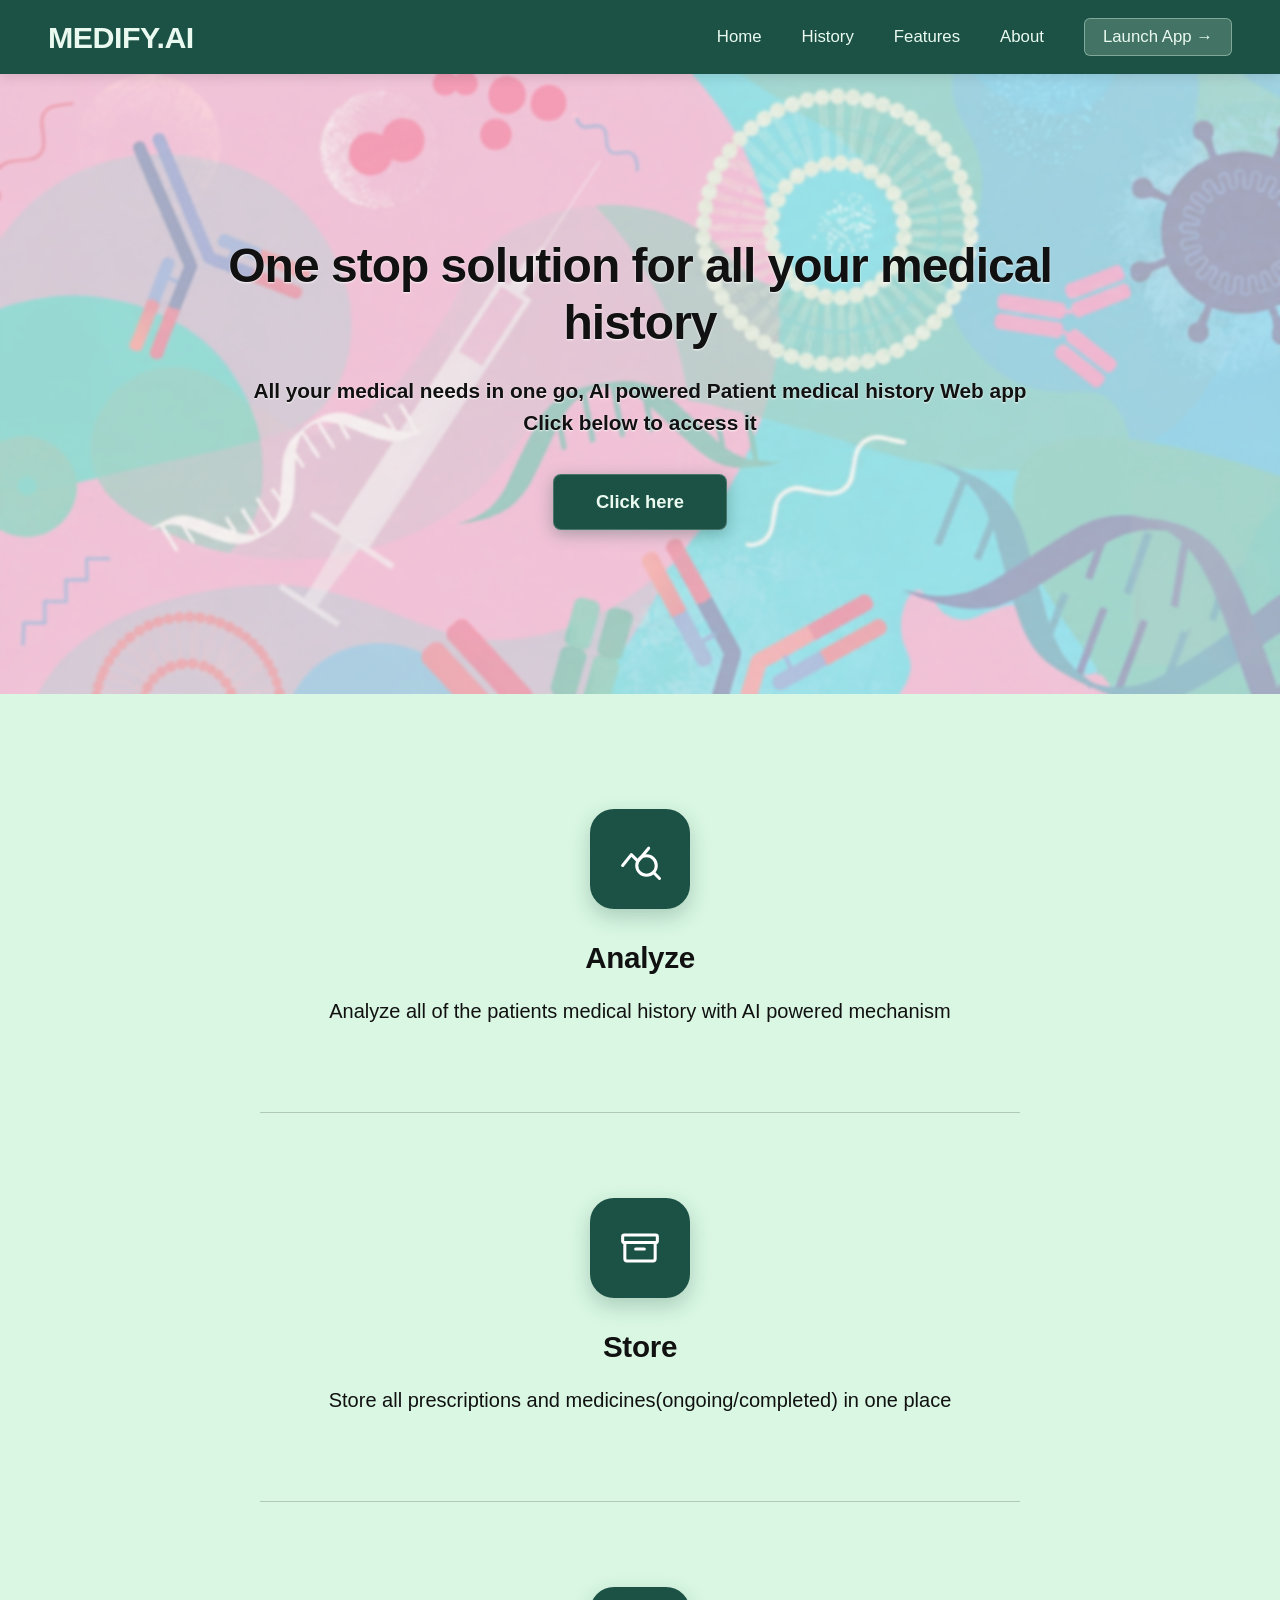
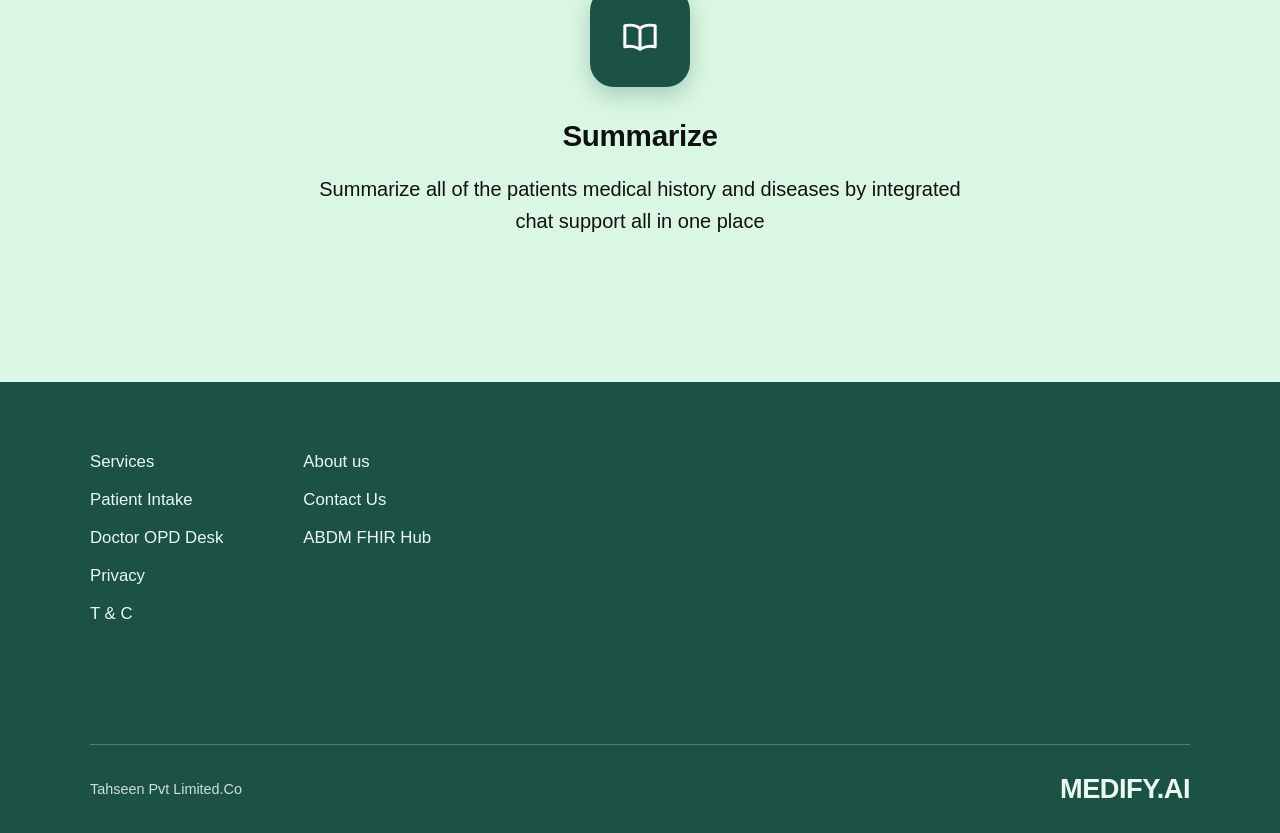
==== commit 53d0247a: "landing page" ====
--- a/frontend/index.html
+++ b/frontend/index.html
@@ -1,857 +1,122 @@
 <!DOCTYPE html>
-<html lang="hi" data-theme="light">
-
+<html lang="en">
 <head>
   <meta charset="UTF-8">
   <meta name="viewport" content="width=device-width, initial-scale=1.0">
-  <title>Swasthya Sathi | Caring Digital Clinical Intake & AYUSH Care Desk</title>
-
-  <!-- Modern Typography (Outfit & Inter) -->
-  <link rel="preconnect" href="https://fonts.googleapis.com">
-  <link rel="preconnect" href="https://fonts.gstatic.com" crossorigin>
-  <link
-    href="https://fonts.googleapis.com/css2?family=Inter:wght@400;500;600;700&family=Outfit:wght@400;500;600;700;800&family=Fira+Code:wght@400;500&display=swap"
-    rel="stylesheet">
-
-  <!-- Stylesheet -->
-  <link rel="stylesheet" href="css/styles.css">
+  <title>Medify.AI - AI Powered Patient Medical History</title>
+  <meta name="description" content="One stop solution for all your medical history. AI powered patient medical history, prescriptions storage, and AI analysis.">
+  <link rel="stylesheet" href="style.css">
 </head>
-
 <body>
 
-  <div class="app-container">
+  <header class="navbar">
+    <a href="#" class="logo">MEDIFY.AI</a>
+    <nav class="nav-links" id="navLinks">
+      <a href="#">Home</a>
+      <a href="app.html">History</a>
+      <a href="#features">Features</a>
+      <a href="#about">About</a>
+      <a href="app.html" class="nav-cta-link">Launch App →</a>
+    </nav>
+    <button class="menu-btn" id="menuToggleBtn" aria-label="Open menu" aria-expanded="false">
+      <span></span>
+      <span></span>
+      <span></span>
+    </button>
+  </header>
 
-    <!-- Top Navigation & Header -->
-    <header class="header-bar">
-      <div class="brand-section">
-        <div class="brand-logo-badge">🩺</div>
-        <div class="brand-info">
-          <h1 data-i18n="appTitle">Swasthya Sathi Care Desk</h1>
-          <div class="sub-tag">
-            <span data-i18n="appSub">SIH26047: Digital Clinical Intake & AYUSH OPD Desk</span>
-            <span class="abdm-badge">🏥 ABDM: IN-AIIMS-DELHI-0012</span>
-            <span class="dpdp-badge">🛡️ DPDP 2023 Compliant</span>
-          </div>
-        </div>
+  <section class="hero" id="hero">
+    <div class="hero-content">
+      <h1>One stop solution for all your medical history</h1>
+      <p>All your medical needs in one go, AI powered Patient medical history Web app<br>Click below to access it</p>
+      <a href="app.html" class="cta-btn" id="heroCtaBtn">Click here</a>
+    </div>
+  </section>
+
+  <section class="features" id="features">
+
+    <div class="feature-row">
+      <div class="feature-icon" aria-hidden="true">
+        <svg viewBox="0 0 48 48" fill="none" xmlns="http://www.w3.org/2000/svg">
+          <path d="M8 30 L16 20 L22 26 L32 14" stroke="#ffffff" stroke-width="2.8" stroke-linecap="round" stroke-linejoin="round"/>
+          <circle cx="30" cy="30" r="9" stroke="#ffffff" stroke-width="2.8"/>
+          <line x1="36.5" y1="36.5" x2="42" y2="42" stroke="#ffffff" stroke-width="2.8" stroke-linecap="round"/>
+        </svg>
       </div>
-
-      <!-- Role Nav Tabs -->
-      <nav class="nav-tabs-wrapper">
-        <button type="button" class="nav-tab-btn active" data-target="kiosk">
-          <span>🩺</span> <span data-i18n="tabKiosk">Patient Intake Kiosk</span>
-        </button>
-        <button type="button" class="nav-tab-btn" data-target="doctor">
-          <span>👨‍⚕️</span> <span data-i18n="tabDoctor">Doctor OPD Desk</span>
-        </button>
-        <button type="button" class="nav-tab-btn" data-target="analytics">
-          <span>📊</span> <span data-i18n="tabAnalytics">OPD Analytics</span>
-        </button>
-        <button type="button" class="nav-tab-btn" data-target="fhir">
-          <span>📄</span> <span data-i18n="tabFhir">ABDM FHIR Hub</span>
-        </button>
-      </nav>
-
-      <!-- Header Actions -->
-      <div class="header-actions">
-        <select id="globalLangSelect" class="lang-selector" aria-label="Select Language">
-          <option value="en">English</option>
-          <option value="hi" selected>हिन्दी (Hindi)</option>
-          <option value="mr">मराठी (Marathi)</option>
-          <option value="ta">தமிழ் (Tamil)</option>
-          <option value="te">తెలుగు (Telugu)</option>
-          <option value="bn">বাংলা (Bengali)</option>
-          <option value="gu">ગુજરાતી (Gujarati)</option>
-          <option value="kn">ಕನ್ನಡ (Kannada)</option>
-        </select>
-
-        <button type="button" id="themeToggleBtn" class="icon-btn" title="Switch to Dark Mode" aria-label="Switch to Dark Mode" aria-pressed="false">
-          <span class="theme-toggle-icon" aria-hidden="true">🌙</span>
-        </button>
-      </div>
-    </header>
-
-    <!-- Emergency Triage Red-Flag Alert Ticker -->
-    <div id="emergencyTicker" class="emergency-ticker">
-      <div class="content">
-        <span class="pulse-badge">CRITICAL TRIAGE</span>
-        <span id="emergencyTickerText">EMERGENCY RED-FLAG INTERCEPTED: Severe symptoms requiring immediate physician
-          attention!</span>
-      </div>
-      <button type="button" class="btn btn-secondary btn-sm" onclick="window.app.switchRole('doctor')">View in OPD Desk
-        →</button>
+      <h2>Analyze</h2>
+      <p>Analyze all of the patients medical history with AI powered mechanism</p>
     </div>
 
-    <!-- ========================================================================= -->
-    <!-- VIEW 1: PATIENT INTAKE KIOSK -->
-    <!-- ========================================================================= -->
-    <main id="kioskSection" class="view-section active">
-      <div class="kiosk-container">
+    <div class="feature-row">
+      <div class="feature-icon" aria-hidden="true">
+        <svg viewBox="0 0 48 48" fill="none" xmlns="http://www.w3.org/2000/svg">
+          <rect x="8" y="12" width="32" height="7" rx="1.5" stroke="#ffffff" stroke-width="2.8" stroke-linejoin="round"/>
+          <path d="M10 19 L10 34 A2 2 0 0 0 12 36 L36 36 A2 2 0 0 0 38 34 L38 19" stroke="#ffffff" stroke-width="2.8" stroke-linejoin="round"/>
+          <line x1="20" y1="25" x2="28" y2="25" stroke="#ffffff" stroke-width="2.8" stroke-linecap="round"/>
+        </svg>
+      </div>
+      <h2>Store</h2>
+      <p>Store all prescriptions and medicines(ongoing/completed) in one place</p>
+    </div>
 
-        <!-- Stepper Sidebar -->
-        <aside class="kiosk-stepper-card">
-          <div class="kiosk-stepper-title">
-            <span>📋</span> <span>Clinical Intake Flow</span>
-          </div>
+    <div class="feature-row">
+      <div class="feature-icon" aria-hidden="true">
+        <svg viewBox="0 0 48 48" fill="none" xmlns="http://www.w3.org/2000/svg">
+          <path d="M24 16 C21 13.5 15 12.5 10 13.5 L10 33 C15 32 21 33 24 35.5 C27 33 33 32 38 33 L38 13.5 C33 12.5 27 13.5 24 16 Z" stroke="#ffffff" stroke-width="2.8" stroke-linejoin="round"/>
+          <line x1="24" y1="16" x2="24" y2="35.5" stroke="#ffffff" stroke-width="2.8"/>
+        </svg>
+      </div>
+      <h2>Summarize</h2>
+      <p>Summarize all of the patients medical history and diseases by integrated chat support all in one place</p>
+    </div>
 
-          <div class="kiosk-step-item active" data-step="1">
-            <div class="step-num-badge">1</div>
-            <div>
-              <div style="font-weight:600;">Patient & ABHA</div>
-              <div style="font-size:0.75rem;">Identity & DPDP Consent</div>
-            </div>
-          </div>
+  </section>
 
-          <div class="kiosk-step-item" data-step="2">
-            <div class="step-num-badge">2</div>
-            <div>
-              <div style="font-weight:600;">Body Map & Complaint</div>
-              <div style="font-size:0.75rem;">Anatomy & Chief Concern</div>
-            </div>
-          </div>
-
-          <div class="kiosk-step-item" data-step="3">
-            <div class="step-num-badge">3</div>
-            <div>
-              <div style="font-weight:600;">SOCRATES Dialogue</div>
-              <div style="font-size:0.75rem;">Guided Symptom History</div>
-            </div>
-          </div>
-
-          <div class="kiosk-step-item" data-step="4" style="display:none;">
-            <div class="step-num-badge">4</div>
-            <div>
-              <div style="font-weight:600;">AYUSH Pariksha</div>
-              <div style="font-size:0.75rem;">Prakriti & Agni Assessment</div>
-            </div>
-          </div>
-
-          <div class="kiosk-step-item" data-step="5">
-            <div class="step-num-badge">5</div>
-            <div>
-              <div style="font-weight:600;">Document OCR</div>
-              <div style="font-size:0.75rem;">Prescriptions & Lab Reports</div>
-            </div>
-          </div>
-
-          <div class="kiosk-step-item" data-step="6">
-            <div class="step-num-badge">6</div>
-            <div>
-              <div style="font-weight:600;">OPD Token & Triage</div>
-              <div style="font-size:0.75rem;">Queue Routing & Summary</div>
-            </div>
-          </div>
-        </aside>
-
-        <!-- Main Kiosk Panel -->
-        <div class="kiosk-main-panel">
-
-          <!-- STEP 1: Patient Identity, ABHA & DPDP Consent -->
-          <div id="kioskStep1" class="kiosk-step-content active">
-            <div class="step-header">
-              <h2><span>👤</span> <span>Patient Registration & ABHA Verification</span></h2>
-              <p>Enter your patient details or ABHA (Ayushman Bharat Health Account) credentials for automated KYC.</p>
-            </div>
-
-            <!-- Clinical Stream Selector -->
-            <div class="form-group" style="margin-bottom:18px;">
-              <label class="form-label">Select Medical System / Care Stream</label>
-              <div class="stream-toggle-box">
-                <button type="button" class="stream-option-btn active allopathy" data-stream="allopathy">
-                  💊 Modern Medicine (Allopathy OPD)
-                </button>
-                <button type="button" class="stream-option-btn ayush" data-stream="ayush">
-                  🌿 AYUSH (Ayurveda / Panchakarma OPD)
-                </button>
-              </div>
-            </div>
-
-            <div class="form-grid-2">
-              <div class="form-group">
-                <label class="form-label">Patient Full Name</label>
-                <input type="text" id="patientNameInput" class="form-input" value="Ramesh Kumar"
-                  placeholder="e.g. Ramesh Kumar">
-              </div>
-
-              <div class="form-group">
-                <label class="form-label">ABHA ID / ABHA Number / Mobile</label>
-                <div class="input-with-action">
-                  <input type="text" id="patientAbhaInput" class="form-input" value="ramesh.kumar58@abdm"
-                    placeholder="e.g. 91-4829-1029-4412">
-                  <button type="button" id="verifyAbhaBtn" class="btn btn-secondary btn-sm">Verify ABHA</button>
-                </div>
-                <div id="abhaVerifyStatus" style="margin-top:4px;"></div>
-              </div>
-
-              <div class="form-group">
-                <label class="form-label">Age (Years)</label>
-                <input type="number" id="patientAgeInput" class="form-input" value="58" min="1" max="120">
-              </div>
-
-              <div class="form-group">
-                <label class="form-label">Gender</label>
-                <select id="patientGenderSelect" class="form-select">
-                  <option value="Male" selected>Male</option>
-                  <option value="Female">Female</option>
-                  <option value="Other">Other</option>
-                </select>
-              </div>
-
-              <div class="form-group">
-                <label class="form-label">Mobile Number</label>
-                <input type="tel" id="patientPhoneInput" class="form-input" value="9876543210"
-                  placeholder="10-digit mobile number">
-              </div>
-            </div>
-
-            <!-- DPDP 2023 Granular Consent Box -->
-            <div class="dpdp-consent-box">
-              <div class="dpdp-consent-title">
-                <span>🛡️</span> <span>Digital Personal Data Protection (DPDP Act 2023) Consent Agreement</span>
-              </div>
-              <label class="consent-checkbox-item">
-                <input type="checkbox" id="consentVoiceCheck" checked>
-                <span>I consent to voice recording and clinical symptom transcription for intake history
-                  synthesis.</span>
-              </label>
-              <label class="consent-checkbox-item">
-                <input type="checkbox" id="consentOcrCheck" checked>
-                <span>I consent to OCR processing and digitizing of my previous medical records and lab reports.</span>
-              </label>
-              <label class="consent-checkbox-item">
-                <input type="checkbox" id="consentAbhaCheck" checked>
-                <span>I authorize secure encrypted transmission of this consultation to my ABDM Health Record.</span>
-              </label>
-            </div>
-          </div>
-
-          <!-- STEP 2: Anatomical Body Map & Chief Complaints -->
-          <div id="kioskStep2" class="kiosk-step-content">
-            <div class="step-header">
-              <h2><span>🗺️</span> <span>Select Anatomical Region & Chief Concern</span></h2>
-              <p>Tap on the human body diagram or select from common complaints below.</p>
-            </div>
-
-            <div class="body-map-layout">
-              <!-- SVG Interactive Body Map -->
-              <div class="body-map-card">
-                <div class="body-svg-container">
-                  <svg viewBox="0 0 200 320" style="width:100%;height:100%;">
-                    <!-- Head -->
-                    <circle cx="100" cy="35" r="22" class="body-region-target" data-region="head" />
-                    <text x="100" y="38" text-anchor="middle" fill="#334155" font-size="9" font-weight="600"
-                      pointer-events="none">Head</text>
-
-                    <!-- Neck -->
-                    <rect x="94" y="58" width="12" height="12" class="body-region-target" data-region="throat" />
-
-                    <!-- Chest -->
-                    <path d="M72 72 L128 72 L120 135 L80 135 Z" class="body-region-target active" data-region="chest" />
-                    <text x="100" y="105" text-anchor="middle" fill="#334155" font-size="10" font-weight="600"
-                      pointer-events="none">Chest</text>
-
-                    <!-- Abdomen -->
-                    <path d="M80 138 L120 138 L115 185 L85 185 Z" class="body-region-target" data-region="abdomen" />
-                    <text x="100" y="162" text-anchor="middle" fill="#334155" font-size="10" font-weight="600"
-                      pointer-events="none">Abdomen</text>
-
-                    <!-- Arms -->
-                    <path d="M68 76 L45 155 L55 160 L72 90 Z" class="body-region-target" data-region="joints" />
-                    <path d="M132 76 L155 155 L145 160 L128 90 Z" class="body-region-target" data-region="joints" />
-
-                    <!-- Pelvis -->
-                    <path d="M85 188 L115 188 L118 215 L82 215 Z" class="body-region-target" data-region="pelvis" />
-
-                    <!-- Legs & Knees -->
-                    <path d="M82 218 L76 300 L90 300 L97 218 Z" class="body-region-target" data-region="joints" />
-                    <path d="M118 218 L124 300 L110 300 L103 218 Z" class="body-region-target" data-region="joints" />
-                    <text x="100" y="260" text-anchor="middle" fill="#334155" font-size="10" font-weight="600"
-                      pointer-events="none">Joints</text>
-                  </svg>
-                </div>
-
-                <div class="body-quick-pills">
-                  <button type="button" class="body-pill-btn active" data-region="chest">Chest</button>
-                  <button type="button" class="body-pill-btn" data-region="head">Head</button>
-                  <button type="button" class="body-pill-btn" data-region="abdomen">Abdomen</button>
-                  <button type="button" class="body-pill-btn" data-region="joints">Joints</button>
-                  <button type="button" class="body-pill-btn" data-region="skin">Skin</button>
-                  <button type="button" class="body-pill-btn" data-region="whole_body">Full Body</button>
-                </div>
-              </div>
-
-              <!-- Complaints Grid -->
-              <div>
-                <div id="complaintsGrid" class="complaints-grid">
-                  <!-- Dynamically Populated -->
-                </div>
-
-                <!-- Voice Input Bar -->
-                <div class="voice-intake-bar">
-                  <button type="button" id="voiceMicBtn" class="voice-mic-btn" title="Tap to Speak">
-                    🎤
-                  </button>
-                  <div class="voice-status-text">
-                    <div id="voiceStatusLabel" class="status-label" data-i18n="voicePrompt">Tap Mic to Speak in Your
-                      Language</div>
-                    <div id="voiceTranscriptPreview" class="transcript-preview">Hindi, English, Marathi, Tamil, Telugu,
-                      Bengali supported.</div>
-                  </div>
-                  <div class="audio-waveform">
-                    <div class="waveform-bar"></div>
-                    <div class="waveform-bar"></div>
-                    <div class="waveform-bar"></div>
-                    <div class="waveform-bar"></div>
-                    <div class="waveform-bar"></div>
-                  </div>
-                </div>
-              </div>
-            </div>
-          </div>
-
-          <!-- STEP 3: SOCRATES Guided Dialogue -->
-          <div id="kioskStep3" class="kiosk-step-content">
-            <div class="step-header">
-              <h2><span>🩺</span> <span>Clinical Symptom Exploration (SOCRATES Engine)</span></h2>
-              <p>Our intelligent assistant asks targeted clinical questions to build your comprehensive case history.
-              </p>
-            </div>
-
-            <div class="socrates-card">
-              <div style="display:flex;align-items:center;justify-content:space-between;">
-                <span id="socratesFieldBadge" class="socrates-field-badge">SOCRATES: CHARACTER</span>
-                <span id="socratesStepNum" style="font-size:0.8rem;color:var(--text-muted);">Step 1 of 8</span>
-              </div>
-
-              <div id="socratesQuestionHeading" class="socrates-question-heading">
-                How would you describe the sensation or type of pain?
-              </div>
-              <div id="socratesQuestionVernacular" class="socrates-question-vernacular">
-                आप दर्द या परेशानी की प्रकृति को कैसा महसूस करते हैं?
-              </div>
-
-              <div id="socratesOptionsGrid" class="socrates-options-grid">
-                <!-- Dynamically Populated -->
-              </div>
-            </div>
-
-            <!-- Visual VAS Pain Severity Slider -->
-            <div class="severity-slider-box">
-              <div class="slider-labels-row">
-                <span>Mild Discomfort (1)</span>
-                <span data-i18n="severityLabel">Pain / Discomfort Intensity (1 to 10)</span>
-                <span>Severe / Unbearable (10)</span>
-              </div>
-              <input type="range" id="severitySlider" class="severity-slider" min="1" max="10" value="8">
-              <div class="severity-display-row">
-                <span id="severityEmoji" class="severity-emoji">😣</span>
-                <span id="severityScoreBadge" class="severity-score-badge">8/10</span>
-              </div>
-            </div>
-          </div>
-
-          <!-- STEP 4: AYUSH Pariksha & Prakriti Calculation -->
-          <div id="kioskStep4" class="kiosk-step-content">
-            <div class="step-header">
-              <h2><span>🌿</span> <span>AYUSH Ashtavidha & Dashavidha Pariksha</span></h2>
-              <p>Ayurvedic constitutional Prakriti analysis, Agni (digestive capacity) and Koshtha assessment.</p>
-            </div>
-
-            <div id="ayushPrakritiResultBox" class="dpdp-consent-box"
-              style="display:none;margin-bottom:20px;border-color:var(--ayush-primary);">
-              <!-- Populated on calculation -->
-            </div>
-
-            <div id="ayushQuestionsGrid" class="ayush-pariksha-grid">
-              <!-- Dynamically Populated -->
-            </div>
-
-            <div class="form-group" style="margin-top:16px;">
-              <label class="form-label">Ahara & Vihara (Dietary habits, routine and sleep patterns)</label>
-              <input type="text" id="ayushLifestyleNotes" class="form-input"
-                value="Sour and fermented diet, tea 4x/day, sleeping after 12:30 AM.">
-            </div>
-          </div>
-
-          <!-- STEP 5: Medical Document Digitizer & OCR -->
-          <div id="kioskStep5" class="kiosk-step-content">
-            <div class="step-header">
-              <h2><span>📄</span> <span>Medical Record Digitizer & OCR Engine</span></h2>
-              <p>Upload previous doctor prescriptions or pathology lab reports for instant AI extraction.</p>
-            </div>
-
-            <div class="ocr-layout">
-              <div>
-                <div class="dropzone-box" onclick="document.getElementById('docFileInput').click()">
-                  <div class="dropzone-icon">📤</div>
-                  <div style="font-weight:600;">Drag & drop prescription/lab report</div>
-                  <div style="font-size:0.8rem;color:var(--text-muted);">Supports PNG, JPG, PDF or Text files</div>
-                  <input type="file" id="docFileInput" style="display:none;"
-                    onchange="window.kioskModule.handleCustomDocumentUpload()">
-                </div>
-
-                <!-- 1-Click Sample Medical Records -->
-                <div style="margin-top:16px;">
-                  <div style="font-weight:700;font-size:0.9rem;margin-bottom:8px;color:var(--text-main);"
-                    data-i18n="sampleDocsTitle">
-                    Load Realistic Sample Records (1-Click)
-                  </div>
-                  <div id="sampleDocsList" class="sample-docs-list">
-                    <!-- Dynamically Populated -->
-                  </div>
-                </div>
-              </div>
-
-              <!-- OCR Extracted Results Panel -->
-              <div class="ocr-results-panel">
-                <div
-                  style="font-weight:700;font-size:0.95rem;margin-bottom:12px;display:flex;align-items:center;gap:6px;">
-                  <span>⚡</span> <span>Extracted Clinical Data (Medications & Labs)</span>
-                </div>
-                <div id="ocrExtractedResults">
-                  <div style="font-size:0.85rem;color:var(--text-muted);text-align:center;padding:40px 0;">
-                    Click any sample document above or upload a prescription to extract structured medications and
-                    abnormal lab values.
-                  </div>
-                </div>
-
-                <div class="form-group" style="margin-top:14px;">
-                  <label class="form-label">Or Paste Prescription / Lab Text Directly</label>
-                  <textarea id="customDocTextInput" class="form-textarea" rows="2"
-                    placeholder="e.g. Tab Telma 40mg 1-0-0, HbA1c 9.2%, Serum Creatinine 1.9 mg/dL"></textarea>
-                  <button type="button" id="processCustomDocBtn" class="btn btn-secondary btn-sm"
-                    style="margin-top:6px;align-self:flex-end;">Digitize Text</button>
-                </div>
-              </div>
-            </div>
-          </div>
-
-          <!-- STEP 6: OPD Token & Final Summary -->
-          <div id="kioskStep6" class="kiosk-step-content">
-            <div class="step-header" style="text-align:center;">
-              <h2><span>✅</span> <span>Clinical Intake Complete!</span></h2>
-              <p>Your structured clinical case summary has been sent directly to the attending OPD Physician.</p>
-            </div>
-
-            <div class="token-card">
-              <span id="kioskTokenTriageBadge" class="dpdp-badge">ROUTINE OPD QUEUE</span>
-              <div class="token-number-large" id="kioskTokenNumberDisplay">OPD-03</div>
-              <div id="kioskTokenPatientName" style="font-weight:700;font-size:1.1rem;">Ramesh Kumar (58 Y / Male)</div>
-              <div id="kioskTokenWaitTime" style="color:var(--cyan-accent);font-size:0.9rem;margin-top:4px;">Estimated
-                Wait: ~8 Minutes (Room 104)</div>
-
-              <div class="token-qr-mock">
-                <svg viewBox="0 0 100 100">
-                  <rect width="100" height="100" fill="white" />
-                  <rect x="10" y="10" width="25" height="25" fill="#0f172a" />
-                  <rect x="65" y="10" width="25" height="25" fill="#0f172a" />
-                  <rect x="10" y="65" width="25" height="25" fill="#0f172a" />
-                  <rect x="15" y="15" width="15" height="15" fill="white" />
-                  <rect x="70" y="15" width="15" height="15" fill="white" />
-                  <rect x="15" y="70" width="15" height="15" fill="white" />
-                  <rect x="18" y="18" width="9" height="9" fill="#0f172a" />
-                  <rect x="73" y="18" width="9" height="9" fill="#0f172a" />
-                  <rect x="18" y="73" width="9" height="9" fill="#0f172a" />
-                  <rect x="42" y="15" width="10" height="10" fill="#0f172a" />
-                  <rect x="42" y="40" width="16" height="16" fill="#0ea5e9" />
-                  <rect x="65" y="65" width="12" height="12" fill="#0f172a" />
-                  <rect x="80" y="80" width="10" height="10" fill="#0f172a" />
-                </svg>
-              </div>
-
-              <div style="font-size:0.8rem;color:var(--text-muted);margin-top:10px;">
-                Scan QR at Doctor Desk for Instant Profile Loading | ABHA Verified
-              </div>
-            </div>
-
-            <div
-              style="margin-top:24px;background:var(--bg-secondary);padding:18px;border-radius:var(--radius-md);border:1px solid var(--border-color);box-shadow:var(--shadow-sm);">
-              <div style="font-weight:700;font-size:0.95rem;margin-bottom:6px;color:var(--primary);">
-                Clinical Intake Summary & Doctor Care Notes
-              </div>
-              <div id="kioskSummaryNarrative" class="hpi-narrative-text">
-                Patient presenting with intermittent retrosternal chest heaviness for 3 days. Known hypertensive and
-                diabetic.
-              </div>
-            </div>
-          </div>
-
-          <!-- Footer Actions -->
-          <footer class="kiosk-footer-actions">
-            <button type="button" id="kioskPrevBtn" class="btn btn-secondary" style="display:none;"
-              data-i18n="prevStep">
-              ← Previous
-            </button>
-            <div style="font-size:0.8rem;color:var(--text-dim);">
-              ABDM & DPDP Act 2023 Compliant • AIIMS Digital Health Initiative
-            </div>
-            <button type="button" id="kioskNextBtn" class="btn btn-primary" data-i18n="nextStep">
-              Next Step →
-            </button>
-          </footer>
-
-        </div>
+  <footer class="site-footer" id="about">
+    <div class="footer-links">
+      <div class="footer-col">
+        <a href="#features">Services</a>
+        <a href="app.html">Patient Intake</a>
+        <a href="app.html">Doctor OPD Desk</a>
+        <a href="#">Privacy</a>
+        <a href="#">T &amp; C</a>
       </div>
-    </main>
-
-    <!-- ========================================================================= -->
-    <!-- VIEW 2: DOCTOR OPD CONSULTATION DESK -->
-    <!-- ========================================================================= -->
-    <main id="doctorSection" class="view-section">
-      <div class="doctor-desk-layout">
-
-        <!-- OPD Live Queue Column -->
-        <aside class="opd-queue-card">
-          <div class="queue-header">
-            <div>
-              <div style="font-weight:700;font-size:1.05rem;">Live OPD Queue</div>
-              <div id="opdQueueCount" style="font-size:0.8rem;color:var(--text-muted);">2 Waiting</div>
-            </div>
-            <button type="button" class="btn btn-secondary btn-sm" onclick="window.doctorModule.refreshQueue()">🔄
-              Refresh</button>
-          </div>
-
-          <div id="opdQueueItems" class="queue-items-scroll">
-            <!-- Dynamically Populated -->
-          </div>
-        </aside>
-
-        <!-- Deep Clinical Case Sheet Workspace -->
-        <div class="patient-case-workspace">
-
-          <!-- Patient Banner -->
-          <div class="patient-header-banner">
-            <div style="display:flex;align-items:center;gap:16px;">
-              <div class="patient-avatar-box">RK</div>
-              <div>
-                <div style="display:flex;align-items:center;gap:10px;">
-                  <h2 id="docPatientName" style="font-size:1.4rem;font-weight:700;">Ramesh Kumar</h2>
-                  <span id="docTriageBadge" class="dpdp-badge">ROUTINE OPD</span>
-                </div>
-                <div id="docPatientMeta" style="font-size:0.85rem;color:var(--text-muted);margin-top:2px;">
-                  58 Years / Male | Token: OPD-A04 | Phone: 9876543210
-                </div>
-              </div>
-            </div>
-            <div style="text-align:right;">
-              <span class="abdm-badge" id="docPatientAbha">ramesh.kumar58@abdm</span>
-              <div style="font-size:0.75rem;color:var(--triage-green);margin-top:4px;">✓ ABDM KYC Verified</div>
-            </div>
-          </div>
-
-          <!-- Case Sections Grid -->
-          <div class="case-section-box">
-            <div class="case-section-title">
-              <span>🩺</span> <span>Chief Concern & Comprehensive History of Present Illness (HPI)</span>
-            </div>
-            <div style="font-weight:700;font-size:0.95rem;color:var(--primary);margin-bottom:6px;">
-              Chief Concern: <span id="docChiefComplaint">Chest Heaviness & Diabetes Routine Review</span>
-            </div>
-            <div id="docHpiNarrative" class="hpi-narrative-text">
-              58M presenting with intermittent dull chest pressure for 3 days on walking. Denies radiation, acute
-              diaphoresis, or syncope. Known diabetic on oral hypoglycemic agents.
-            </div>
-          </div>
-
-          <div class="form-grid-2">
-            <!-- Past History & Allergies -->
-            <div class="case-section-box">
-              <div class="case-section-title">
-                <span>📋</span> <span>Past History & Allergies</span>
-              </div>
-              <div style="margin-bottom:10px;">
-                <div style="font-size:0.8rem;color:var(--text-muted);margin-bottom:4px;">Past Medical History:</div>
-                <div id="docPastHistoryTags" class="tag-list">
-                  <span class="tag-item">Type 2 Diabetes Mellitus</span>
-                  <span class="tag-item">Essential Hypertension</span>
-                </div>
-              </div>
-              <div>
-                <div style="font-size:0.8rem;color:var(--text-muted);margin-bottom:4px;">Drug Allergies:</div>
-                <div id="docAllergiesTags" class="tag-list">
-                  <span class="tag-item allergy">NKDA (No Known Drug Allergies)</span>
-                </div>
-              </div>
-            </div>
-
-            <!-- Reconciled Medications & Labs -->
-            <div class="case-section-box">
-              <div class="case-section-title">
-                <span>💊</span> <span>Scanned Meds & Abnormal Lab Badges</span>
-              </div>
-              <div id="docReconciledMeds" style="margin-bottom:10px;">
-                <!-- Extracted Meds -->
-              </div>
-              <div id="docInvestigationBadges">
-                <!-- Abnormal Labs -->
-              </div>
-            </div>
-          </div>
-
-          <!-- AYUSH Assessment Card (Visible if AYUSH stream) -->
-          <div id="docAyushAssessmentPanel" class="case-section-box"
-            style="display:none;border-color:var(--ayush-primary);">
-            <div class="case-section-title" style="color:var(--ayush-primary);">
-              <span>🌿</span> <span>AYUSH Prakriti & Nidana Assessment</span>
-            </div>
-            <div class="form-grid-2">
-              <div>
-                <div style="font-size:0.85rem;"><strong>Dominant Prakriti:</strong> <span id="docAyushPrakriti">Vata
-                    Dominant</span></div>
-                <div style="font-size:0.85rem;margin-top:4px;"><strong>Agni:</strong> <span id="docAyushAgni">Manda
-                    Agni</span></div>
-                <div style="font-size:0.85rem;margin-top:4px;"><strong>Koshtha:</strong> <span
-                    id="docAyushKoshtha">Krura Koshtha</span></div>
-              </div>
-              <div>
-                <div style="font-size:0.85rem;"><strong>Nidana (Causative factors):</strong></div>
-                <div id="docAyushNidana" style="font-size:0.8rem;color:var(--text-muted);">Vidahi Ahara Sevana</div>
-              </div>
-            </div>
-          </div>
-
-          <!-- Diagnostic Assistant: ICD-10 & NAMASTE AYUSH Suggestions -->
-          <div class="case-section-box">
-            <div class="case-section-title">
-              <span>🏷️</span> <span>Doctor's Diagnostic Impressions & Codes (1-Click Apply)</span>
-            </div>
-            <div id="docIcdSuggestions" class="tag-list" style="margin-bottom:12px;">
-              <!-- ICD-10 & NAMASTE Chips -->
-            </div>
-            <div class="form-group">
-              <label class="form-label">Final Clinical Diagnosis</label>
-              <input type="text" id="docDiagnosisInput" class="form-input"
-                value="E11.65 - Type 2 diabetes mellitus with hyperglycemia; I20.9 - Angina pectoris">
-            </div>
-          </div>
-
-          <!-- Physician Notes -->
-          <div class="case-section-box">
-            <div class="case-section-title">
-              <span>📝</span> <span>Physician Clinical Notes & Observations</span>
-            </div>
-            <textarea id="docClinicalNotesInput" class="form-textarea" rows="3"
-              placeholder="Add doctor observations, examination notes or clinical advice..."></textarea>
-            <button type="button" id="saveDoctorNotesBtn" class="btn btn-secondary btn-sm" style="margin-top:8px;">Save
-              Notes</button>
-          </div>
-
-          <!-- Smart E-Prescription Builder -->
-          <div class="case-section-box">
-            <div style="display:flex;align-items:center;justify-content:space-between;margin-bottom:10px;">
-              <div class="case-section-title" style="margin-bottom:0;border-bottom:none;">
-                <span>💊</span> <span>E-Prescription & Treatment Orders</span>
-              </div>
-              <button type="button" id="doctorAddRxBtn" class="btn btn-secondary btn-sm">+ Add Medicine</button>
-            </div>
-
-            <table class="prescription-table">
-              <thead>
-                <tr>
-                  <th>Medicine / Formulation</th>
-                  <th>Strength</th>
-                  <th>Frequency</th>
-                  <th>Duration</th>
-                  <th>Instructions</th>
-                  <th>Action</th>
-                </tr>
-              </thead>
-              <tbody id="doctorPrescriptionTbody">
-                <!-- Dynamically Populated -->
-              </tbody>
-            </table>
-          </div>
-
-          <!-- Action Bar -->
-          <div style="display:flex;align-items:center;justify-content:space-between;margin-top:24px;">
-            <div style="font-size:0.85rem;color:var(--text-muted);">
-              Completing consultation will sign the record, generate ABDM FHIR R4 Bundle, and notify patient PHR.
-            </div>
-            <button type="button" id="completeConsultBtn" class="btn btn-success"
-              style="padding:14px 28px;font-size:1.05rem;" data-i18n="saveAndPrescribe">
-              ✓ Complete Consultation & ABDM Sync
-            </button>
-          </div>
-
-        </div>
-      </div>
-    </main>
-
-    <!-- ========================================================================= -->
-    <!-- VIEW 3: OPD QUEUE & HOSPITAL ANALYTICS -->
-    <!-- ========================================================================= -->
-    <main id="analyticsSection" class="view-section">
-      <div style="display:flex;align-items:center;justify-content:space-between;margin-bottom:24px;">
-        <div>
-          <h2 style="font-size:1.6rem;font-weight:700;">Hospital OPD Throughput & Clinical Analytics</h2>
-          <p style="color:var(--text-muted);font-size:0.95rem;">Real-time measurement of pre-consultation time savings,
-            triage interceptions, and intake volume.</p>
-        </div>
-        <button type="button" id="refreshAnalyticsBtn" class="btn btn-secondary">🔄 Refresh Metrics</button>
-      </div>
-
-      <!-- Stat Metric Cards -->
-      <div class="stats-grid-4">
-        <div class="stat-metric-card">
-          <div class="stat-icon-wrapper green">⚡</div>
-          <div>
-            <div class="stat-val" id="statTimeSavedPct">82.5%</div>
-            <div class="stat-desc">Clinical Time Saved per Patient</div>
-          </div>
-        </div>
-
-        <div class="stat-metric-card">
-          <div class="stat-icon-wrapper blue">👥</div>
-          <div>
-            <div class="stat-val" id="statDailyIntakeVolume">4,252</div>
-            <div class="stat-desc">Daily OPD Patients Handled</div>
-          </div>
-        </div>
-
-        <div class="stat-metric-card">
-          <div class="stat-icon-wrapper red">🚨</div>
-          <div>
-            <div class="stat-val" id="statRedFlagsCount">15</div>
-            <div class="stat-desc">Emergency Triage Red Flags Intercepted</div>
-          </div>
-        </div>
-
-        <div class="stat-metric-card">
-          <div class="stat-icon-wrapper amber">📄</div>
-          <div>
-            <div class="stat-val" id="statDocsDigitized">1,842</div>
-            <div class="stat-desc">Prescriptions & Labs Digitized (OCR)</div>
-          </div>
-        </div>
-      </div>
-
-      <!-- Time Comparison & Savings Breakdown -->
-      <div class="form-grid-2" style="margin-top:20px;">
-        <div class="case-section-box">
-          <div class="case-section-title">
-            <span>⏱️</span> <span>Pre-Consultation Intake Speed Comparison</span>
-          </div>
-          <div style="display:flex;align-items:center;justify-content:space-around;padding:24px 0;">
-            <div style="text-align:center;">
-              <div style="font-size:2.4rem;font-weight:900;color:var(--primary);" id="statPreConsultTime">48s</div>
-              <div style="font-size:0.85rem;color:var(--text-muted);">MediKiosk AI Average</div>
-            </div>
-            <div style="font-size:2rem;color:var(--text-dim);">vs</div>
-            <div style="text-align:center;">
-              <div style="font-size:2.4rem;font-weight:900;color:var(--text-dim);" id="statBaselineTime">240s</div>
-              <div style="font-size:0.85rem;color:var(--text-muted);">Traditional Manual Intake</div>
-            </div>
-          </div>
-          <div style="font-size:0.85rem;color:var(--text-muted);text-align:center;">
-            Physicians receive fully structured SOCRATES narrative, saving over 3 minutes per consultation.
-          </div>
-        </div>
-
-        <div class="case-section-box">
-          <div class="case-section-title">
-            <span>🛡️</span> <span>Standards & Ecosystem Compliance</span>
-          </div>
-          <div style="display:flex;flex-direction:column;gap:10px;margin-top:10px;">
-            <div class="extracted-item-pill">
-              <span>🏛️ ABDM Health Information Exchange (HIE-CM)</span>
-              <span class="dpdp-badge">VERIFIED 100%</span>
-            </div>
-            <div class="extracted-item-pill">
-              <span>📜 HL7 FHIR R4 Bundle Standard (NRCES Certified)</span>
-              <span class="dpdp-badge">COMPLIANT</span>
-            </div>
-            <div class="extracted-item-pill">
-              <span>🔒 Digital Personal Data Protection Act 2023 (DPDP)</span>
-              <span class="dpdp-badge">ENCRYPTED</span>
-            </div>
-            <div class="extracted-item-pill">
-              <span>🌿 National AYUSH Morbidity Electronic (NAMASTE)</span>
-              <span class="dpdp-badge">SUPPORTED</span>
-            </div>
-          </div>
-        </div>
-      </div>
-    </main>
-
-    <!-- ========================================================================= -->
-    <!-- VIEW 4: ABDM FHIR R4 & DPDP COMPLIANCE HUB -->
-    <!-- ========================================================================= -->
-    <main id="fhirSection" class="view-section">
-      <div style="display:flex;align-items:center;justify-content:space-between;margin-bottom:24px;">
-        <div>
-          <h2 style="font-size:1.6rem;font-weight:700;">ABDM FHIR R4 Ecosystem & DPDP Compliance Hub</h2>
-          <p style="color:var(--text-muted);font-size:0.95rem;">Interactive HL7 FHIR R4 JSON Inspector and DPDP Act 2023
-            Cryptographic Audit Trail.</p>
-        </div>
-        <div style="display:flex;gap:10px;">
-          <button type="button" id="viewDpdpAuditBtn" class="btn btn-secondary">📜 DPDP Audit Certificate</button>
-          <button type="button" id="copyFhirJsonBtn" class="btn btn-secondary">📋 Copy JSON</button>
-          <button type="button" id="pushAbdmHieBtn" class="btn btn-primary">🚀 Push to ABDM HIE-CM</button>
-        </div>
-      </div>
-
-      <div class="form-grid-2">
-        <!-- FHIR Resource Explorer -->
-        <div class="case-section-box">
-          <div style="display:flex;align-items:center;justify-content:space-between;margin-bottom:12px;">
-            <div class="case-section-title" style="margin-bottom:0;border-bottom:none;">
-              <span>📦</span> <span>FHIR R4 Bundle Resources</span>
-            </div>
-            <span id="fhirTotalEntriesCount" class="abdm-badge">7 Resources</span>
-          </div>
-          <div id="fhirResourceList" style="max-height:450px;overflow-y:auto;">
-            <!-- Resource Cards -->
-          </div>
-        </div>
-
-        <!-- JSON Code Inspector -->
-        <div class="case-section-box">
-          <div class="case-section-title">
-            <span>💻</span> <span>Raw FHIR R4 JSON Schema (NRCES ABDM Validated)</span>
-          </div>
-          <pre id="fhirJsonViewerCode" class="json-viewer-box">Loading FHIR Bundle...</pre>
-        </div>
-      </div>
-    </main>
-
-  </div>
-
-  <!-- DPDP Cryptographic Audit Certificate Modal -->
-  <div id="dpdpModal" class="modal-backdrop">
-    <div class="modal-dialog">
-      <div style="display:flex;align-items:center;justify-content:space-between;margin-bottom:16px;">
-        <h3 style="font-size:1.2rem;font-weight:700;color:var(--triage-green);">🛡️ DPDP Act 2023 Consent Audit
-          Certificate</h3>
-        <button type="button" class="icon-btn"
-          onclick="document.getElementById('dpdpModal').classList.remove('active')">✕</button>
-      </div>
-      <div style="font-size:0.9rem;line-height:1.6;color:var(--text-muted);">
-        <p id="dpdpCertPatient" style="font-weight:600;color:var(--text-main);margin-bottom:8px;">Patient ID: P-101</p>
-        <p style="margin-bottom:8px;">Compliance Standard: <strong>Digital Personal Data Protection Act 2023
-            (India)</strong></p>
-        <p style="margin-bottom:8px;">Consent Timestamp: <span id="dpdpCertTime">2026-09-11T22:42:00</span></p>
-        <p style="margin-bottom:8px;">Cryptographic Integrity Hash (SHA-256):</p>
-        <div id="dpdpCertHash"
-          style="background:var(--bg-tertiary);border:1px solid var(--border-color);padding:10px;border-radius:6px;font-family:monospace;font-size:0.75rem;color:var(--primary);word-break:break-all;margin-bottom:12px;">
-          9f86d081884c7d659a2feaa0c55ad015a3bf4f1b2b0b822cd15d6c15b0f00a08
-        </div>
-        <p style="font-size:0.8rem;color:var(--text-dim);">
-          Data retention policy: Session data purged from terminal post-HIS sync. Encrypted record retained in ABDM PHR.
-        </p>
-      </div>
-      <div style="text-align:right;margin-top:20px;">
-        <button type="button" class="btn btn-primary btn-sm"
-          onclick="document.getElementById('dpdpModal').classList.remove('active')">Close</button>
+      <div class="footer-col">
+        <a href="#about">About us</a>
+        <a href="mailto:contact@tahseen.co">Contact Us</a>
+        <a href="app.html">ABDM FHIR Hub</a>
       </div>
     </div>
-  </div>
 
-  <!-- Scripts -->
-  <script src="js/app.js"></script>
-  <script src="js/kiosk.js"></script>
-  <script src="js/doctor.js"></script>
-  <script src="js/analytics.js"></script>
-  <script src="js/fhir_viewer.js"></script>
+    <div class="footer-bottom">
+      <span class="footer-credit">Tahseen Pvt Limited.Co</span>
+      <span class="footer-logo">MEDIFY.AI</span>
+    </div>
+  </footer>
+
+  <script>
+    // Responsive Mobile Navigation Toggle
+    const menuBtn = document.getElementById('menuToggleBtn');
+    const navLinks = document.getElementById('navLinks');
+
+    if (menuBtn && navLinks) {
+      menuBtn.addEventListener('click', () => {
+        const isExpanded = menuBtn.getAttribute('aria-expanded') === 'true';
+        menuBtn.setAttribute('aria-expanded', !isExpanded);
+        menuBtn.classList.toggle('active');
+        navLinks.classList.toggle('active');
+      });
+
+      // Close menu when clicking a link
+      navLinks.querySelectorAll('a').forEach(link => {
+        link.addEventListener('click', () => {
+          menuBtn.classList.remove('active');
+          navLinks.classList.remove('active');
+          menuBtn.setAttribute('aria-expanded', 'false');
+        });
+      });
+    }
+  </script>
 
 </body>
-
 </html>
--- a/frontend/style.css
+++ b/frontend/style.css
@@ -0,0 +1,402 @@
+* {
+  margin: 0;
+  padding: 0;
+  box-sizing: border-box;
+}
+
+body {
+  font-family: 'Helvetica Neue', -apple-system, BlinkMacSystemFont, 'Segoe UI', Roboto, Arial, sans-serif;
+  color: #111111;
+  background-color: #ffffff;
+  overflow-x: hidden;
+  scroll-behavior: smooth;
+}
+
+/* ---------- Navbar ---------- */
+
+.navbar {
+  display: flex;
+  align-items: center;
+  justify-content: space-between;
+  background-color: #1c5245;
+  padding: 18px 48px;
+  position: sticky;
+  top: 0;
+  z-index: 1000;
+  box-shadow: 0 2px 12px rgba(0, 0, 0, 0.12);
+}
+
+.logo {
+  font-size: 1.9rem;
+  font-weight: 800;
+  color: #eafaf0;
+  letter-spacing: -0.5px;
+  text-decoration: none;
+  display: flex;
+  align-items: center;
+  gap: 8px;
+  transition: opacity 0.2s ease;
+}
+
+.logo:hover {
+  opacity: 0.9;
+}
+
+.nav-links {
+  display: flex;
+  align-items: center;
+  gap: 40px;
+}
+
+.nav-links a {
+  color: #eafaf0;
+  text-decoration: none;
+  font-size: 1.05rem;
+  font-weight: 500;
+  transition: all 0.2s ease;
+  padding: 6px 0;
+  position: relative;
+}
+
+.nav-links a::after {
+  content: '';
+  position: absolute;
+  bottom: 0;
+  left: 0;
+  width: 0%;
+  height: 2px;
+  background-color: #d9f7e3;
+  transition: width 0.25s ease;
+}
+
+.nav-links a:hover {
+  color: #ffffff;
+}
+
+.nav-links a:hover::after {
+  width: 100%;
+}
+
+.nav-cta-link {
+  background: rgba(217, 247, 227, 0.2);
+  padding: 8px 18px !important;
+  border-radius: 6px;
+  border: 1px solid rgba(217, 247, 227, 0.4);
+}
+
+.nav-cta-link:hover {
+  background: #d9f7e3 !important;
+  color: #1c5245 !important;
+}
+
+.menu-btn {
+  display: none;
+  flex-direction: column;
+  justify-content: center;
+  gap: 5px;
+  background: none;
+  border: none;
+  cursor: pointer;
+  padding: 8px;
+  border-radius: 6px;
+  transition: background 0.2s ease;
+}
+
+.menu-btn:hover {
+  background: rgba(255, 255, 255, 0.1);
+}
+
+.menu-btn span {
+  display: block;
+  width: 26px;
+  height: 3px;
+  background-color: #eafaf0;
+  border-radius: 2px;
+  transition: transform 0.3s ease, opacity 0.3s ease;
+}
+
+.menu-btn.active span:nth-child(1) {
+  transform: translateY(8px) rotate(45deg);
+}
+
+.menu-btn.active span:nth-child(2) {
+  opacity: 0;
+}
+
+.menu-btn.active span:nth-child(3) {
+  transform: translateY(-8px) rotate(-45deg);
+}
+
+/* ---------- Hero ---------- */
+
+.hero {
+  position: relative;
+  min-height: 620px;
+  background-image: url("assets/hero-bg.png");
+  background-size: cover;
+  background-position: center;
+  background-repeat: no-repeat;
+  display: flex;
+  align-items: center;
+  justify-content: center;
+  text-align: center;
+  padding: 80px 24px;
+}
+
+.hero::before {
+  content: "";
+  position: absolute;
+  inset: 0;
+  background: rgba(255, 255, 255, 0.45);
+  backdrop-filter: blur(1.5px);
+  z-index: 1;
+}
+
+.hero-content {
+  position: relative;
+  z-index: 2;
+  max-width: 900px;
+  animation: fadeIn 0.8s ease-out;
+}
+
+.hero-content h1 {
+  font-size: 3rem;
+  font-weight: 800;
+  line-height: 1.18;
+  margin-bottom: 24px;
+  letter-spacing: -1px;
+  color: #111111;
+  text-shadow: 0 1px 2px rgba(255, 255, 255, 0.8);
+}
+
+.hero-content p {
+  font-size: 1.3rem;
+  font-weight: 600;
+  line-height: 1.5;
+  margin-bottom: 36px;
+  color: #111111;
+  text-shadow: 0 1px 2px rgba(255, 255, 255, 0.8);
+}
+
+.cta-btn {
+  display: inline-flex;
+  align-items: center;
+  gap: 10px;
+  background-color: #1c5245;
+  color: #eafaf0;
+  font-weight: 700;
+  font-size: 1.15rem;
+  text-decoration: none;
+  padding: 16px 42px;
+  border-radius: 8px;
+  box-shadow: 0 4px 16px rgba(28, 82, 69, 0.35);
+  transition: all 0.25s cubic-bezier(0.16, 1, 0.3, 1);
+  border: 1px solid rgba(255, 255, 255, 0.2);
+}
+
+.cta-btn:hover {
+  background-color: #133a31;
+  color: #ffffff;
+  transform: translateY(-3px) scale(1.02);
+  box-shadow: 0 8px 24px rgba(28, 82, 69, 0.45);
+}
+
+.cta-btn:active {
+  transform: translateY(-1px);
+}
+
+/* ---------- Features ---------- */
+
+.features {
+  background-color: #d9f7e3;
+  padding: 30px 0 60px;
+}
+
+.feature-row {
+  max-width: 760px;
+  margin: 0 auto;
+  padding: 85px 24px;
+  text-align: center;
+  border-bottom: 1px solid rgba(17, 17, 17, 0.2);
+  transition: transform 0.3s ease;
+}
+
+.feature-row:last-child {
+  border-bottom: none;
+}
+
+.feature-icon {
+  width: 100px;
+  height: 100px;
+  background-color: #1c5245;
+  border-radius: 24px;
+  display: flex;
+  align-items: center;
+  justify-content: center;
+  margin: 0 auto 32px;
+  box-shadow: 0 8px 20px rgba(28, 82, 69, 0.25);
+  transition: transform 0.35s ease, box-shadow 0.35s ease;
+}
+
+.feature-row:hover .feature-icon {
+  transform: scale(1.08) rotate(3deg);
+  box-shadow: 0 12px 28px rgba(28, 82, 69, 0.35);
+}
+
+.feature-icon svg {
+  width: 52px;
+  height: 52px;
+}
+
+.feature-row h2 {
+  font-size: 1.85rem;
+  font-weight: 800;
+  margin-bottom: 20px;
+  color: #111111;
+  letter-spacing: -0.3px;
+}
+
+.feature-row p {
+  font-size: 1.25rem;
+  line-height: 1.6;
+  color: #111111;
+  max-width: 650px;
+  margin: 0 auto;
+}
+
+/* ---------- Footer ---------- */
+
+.site-footer {
+  background-color: #1c5245;
+  color: #eafaf0;
+  padding: 70px 48px 0;
+}
+
+.footer-links {
+  display: flex;
+  gap: 80px;
+  padding-bottom: 120px;
+  max-width: 1100px;
+  margin: 0 auto;
+}
+
+.footer-col {
+  display: flex;
+  flex-direction: column;
+  gap: 18px;
+}
+
+.footer-col a {
+  color: #eafaf0;
+  text-decoration: none;
+  font-size: 1.05rem;
+  transition: all 0.2s ease;
+}
+
+.footer-col a:hover {
+  color: #ffffff;
+  transform: translateX(4px);
+  text-decoration: underline;
+}
+
+.footer-bottom {
+  display: flex;
+  align-items: center;
+  justify-content: space-between;
+  border-top: 1px solid rgba(234, 250, 240, 0.25);
+  padding: 28px 0;
+  max-width: 1100px;
+  margin: 0 auto;
+}
+
+.footer-credit {
+  font-size: 0.9rem;
+  opacity: 0.85;
+}
+
+.footer-logo {
+  font-size: 1.7rem;
+  font-weight: 800;
+  color: #eafaf0;
+  letter-spacing: -0.5px;
+}
+
+/* ---------- Keyframes ---------- */
+@keyframes fadeIn {
+  from {
+    opacity: 0;
+    transform: translateY(16px);
+  }
+  to {
+    opacity: 1;
+    transform: translateY(0);
+  }
+}
+
+/* ---------- Responsive ---------- */
+
+@media (max-width: 768px) {
+  .navbar {
+    padding: 16px 20px;
+  }
+
+  .menu-btn {
+    display: flex;
+  }
+
+  .nav-links {
+    display: none;
+    position: absolute;
+    top: 100%;
+    left: 0;
+    right: 0;
+    background-color: #1c5245;
+    flex-direction: column;
+    padding: 24px;
+    gap: 20px;
+    box-shadow: 0 10px 25px rgba(0, 0, 0, 0.2);
+    border-top: 1px solid rgba(255, 255, 255, 0.1);
+  }
+
+  .nav-links.active {
+    display: flex;
+  }
+
+  .hero {
+    min-height: 520px;
+    padding: 60px 20px;
+  }
+
+  .hero-content h1 {
+    font-size: 2.1rem;
+  }
+
+  .hero-content p {
+    font-size: 1.1rem;
+    margin-bottom: 28px;
+  }
+
+  .feature-row {
+    padding: 60px 20px;
+  }
+
+  .feature-row h2 {
+    font-size: 1.6rem;
+  }
+
+  .feature-row p {
+    font-size: 1.1rem;
+  }
+
+  .footer-links {
+    flex-direction: column;
+    gap: 36px;
+    padding-bottom: 60px;
+  }
+
+  .footer-bottom {
+    flex-direction: column;
+    align-items: flex-start;
+    gap: 12px;
+  }
+}
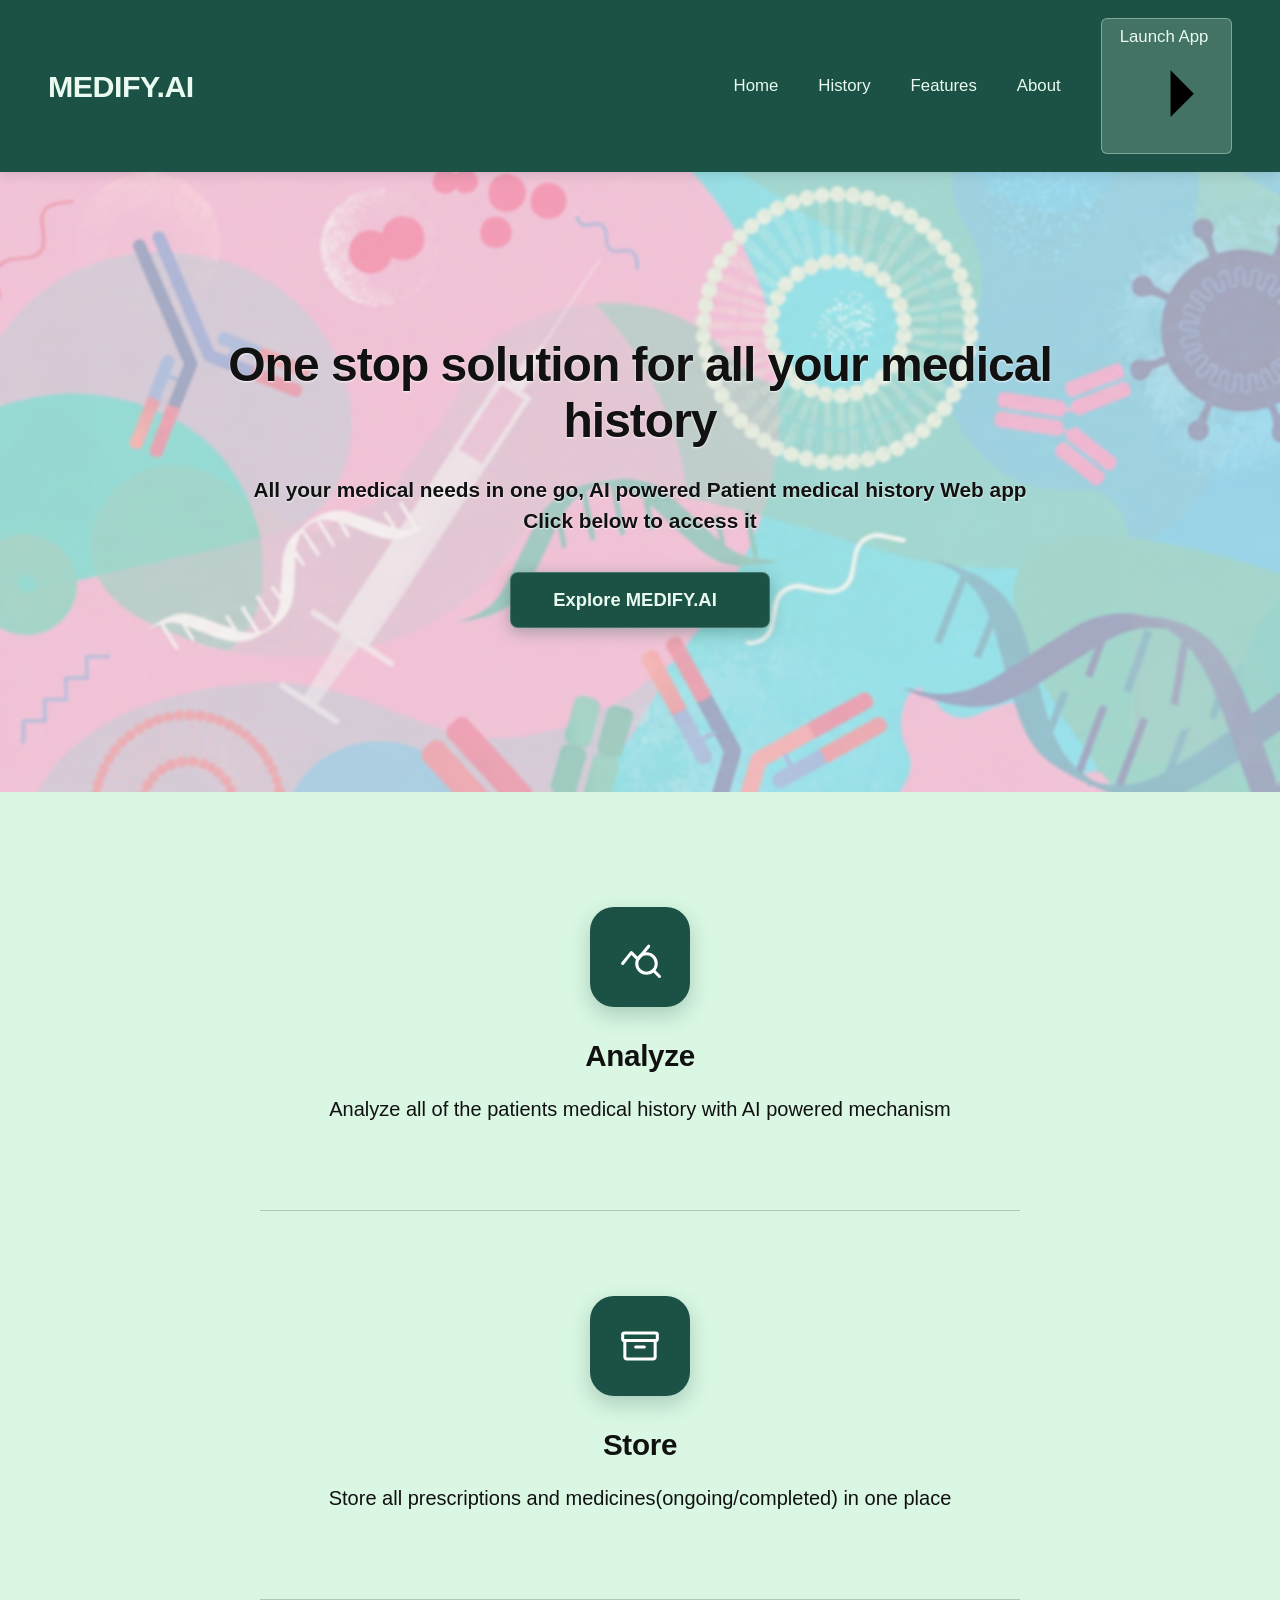
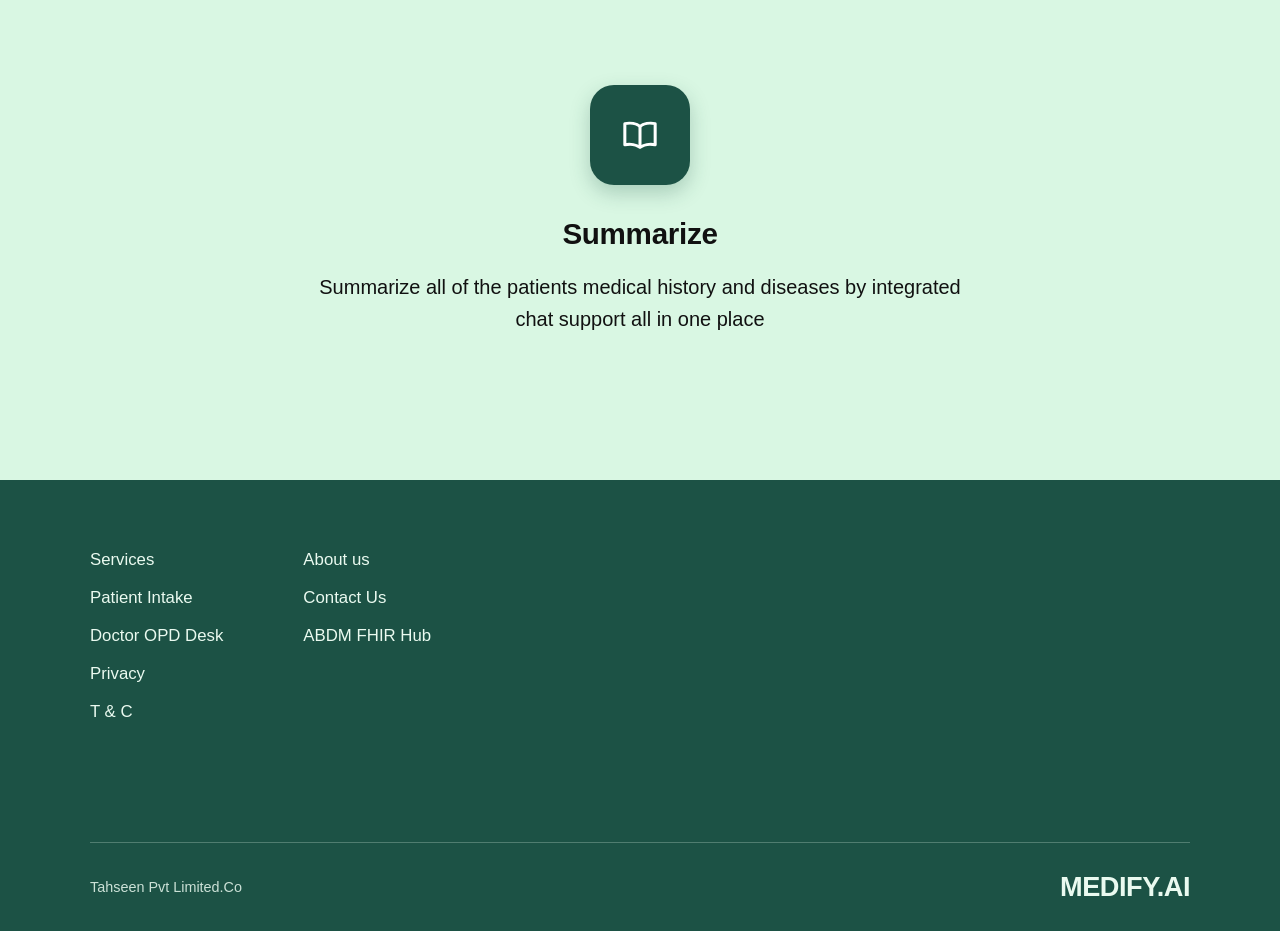
==== commit d2c6af71: "Update homepage button design" ====
--- a/frontend/index.html
+++ b/frontend/index.html
@@ -16,7 +16,12 @@
       <a href="app.html">History</a>
       <a href="#features">Features</a>
       <a href="#about">About</a>
-      <a href="app.html" class="nav-cta-link">Launch App →</a>
+      <a href="app.html" class="nav-cta-link">
+        <span>Launch App</span>
+        <span class="button-arrow" aria-hidden="true">
+          <svg viewBox="0 0 24 24" focusable="false"><path d="M5 12h14M13 6l6 6-6 6"/></svg>
+        </span>
+      </a>
     </nav>
     <button class="menu-btn" id="menuToggleBtn" aria-label="Open menu" aria-expanded="false">
       <span></span>
@@ -29,7 +34,12 @@
     <div class="hero-content">
       <h1>One stop solution for all your medical history</h1>
       <p>All your medical needs in one go, AI powered Patient medical history Web app<br>Click below to access it</p>
-      <a href="app.html" class="cta-btn" id="heroCtaBtn">Click here</a>
+      <a href="app.html" class="cta-btn" id="heroCtaBtn">
+        <span>Explore MEDIFY.AI</span>
+        <span class="button-arrow" aria-hidden="true">
+          <svg viewBox="0 0 24 24" focusable="false"><path d="M5 12h14M13 6l6 6-6 6"/></svg>
+        </span>
+      </a>
     </div>
   </section>
 
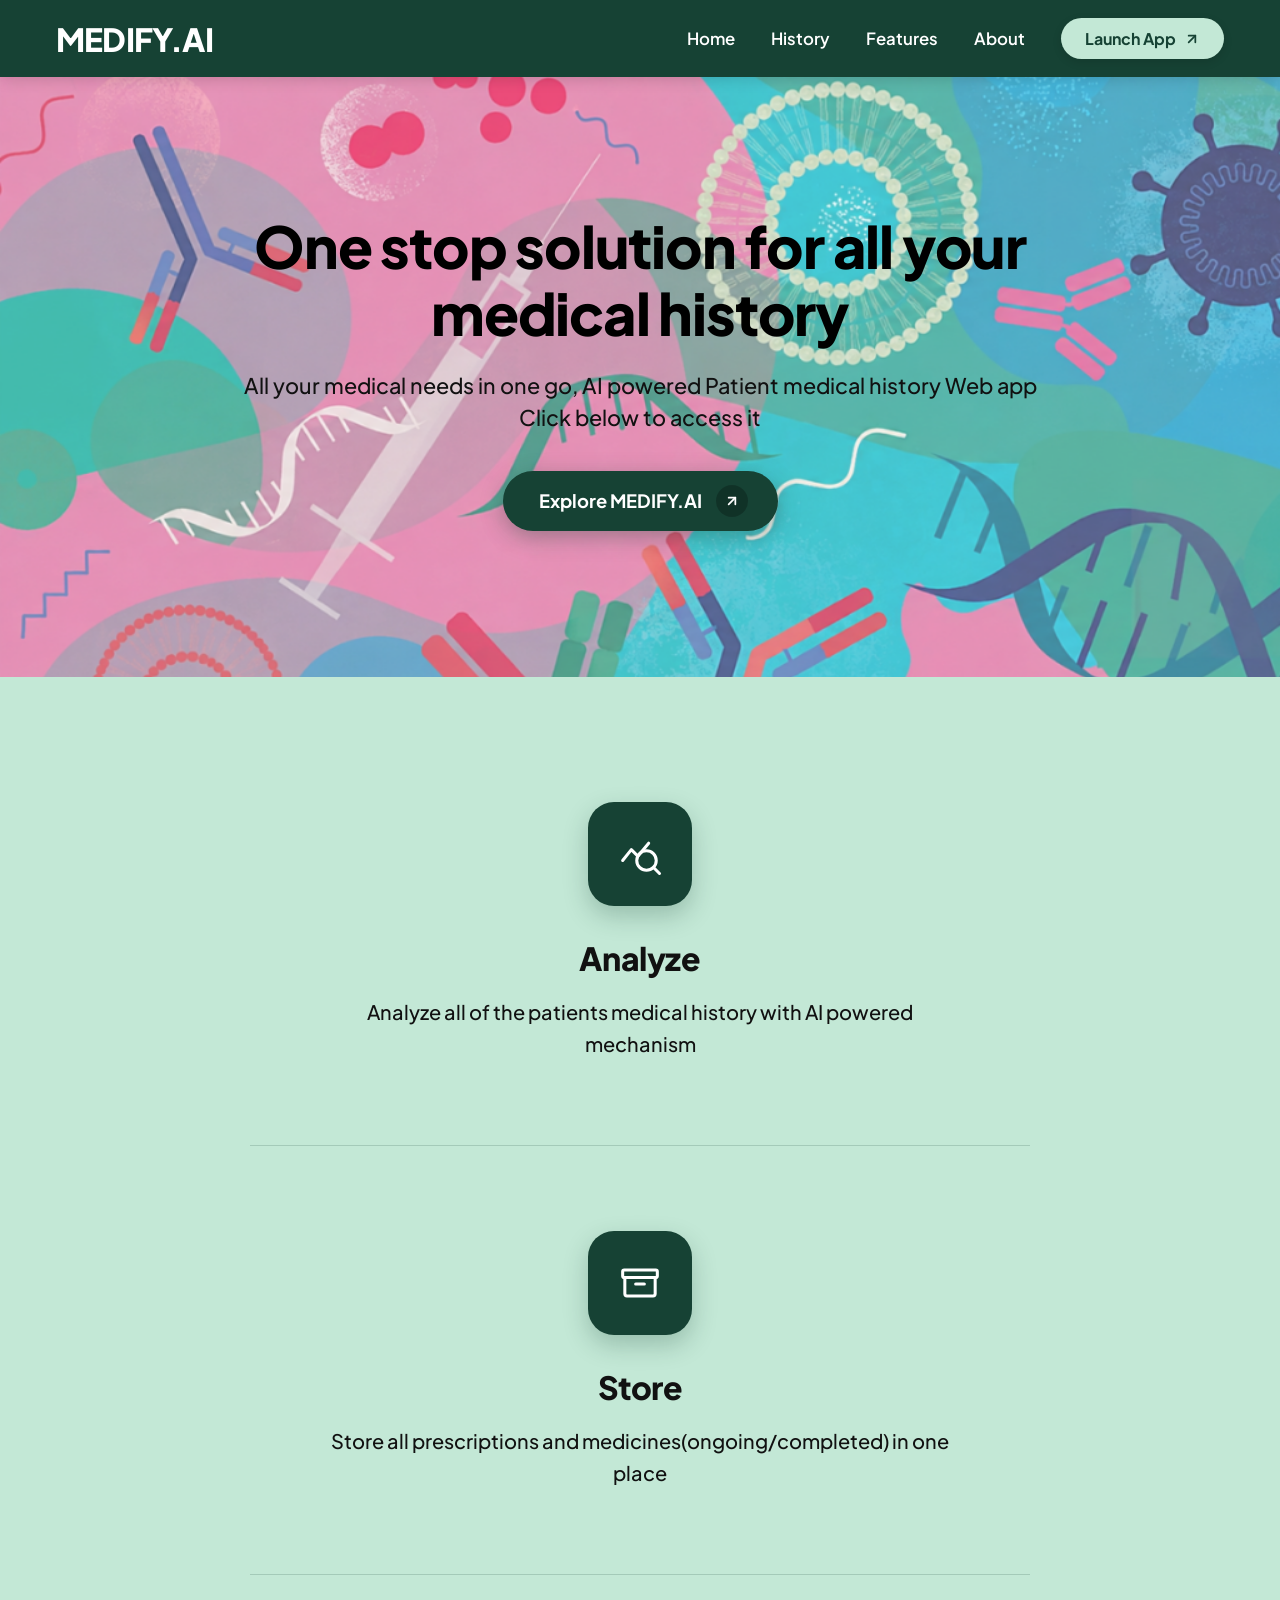
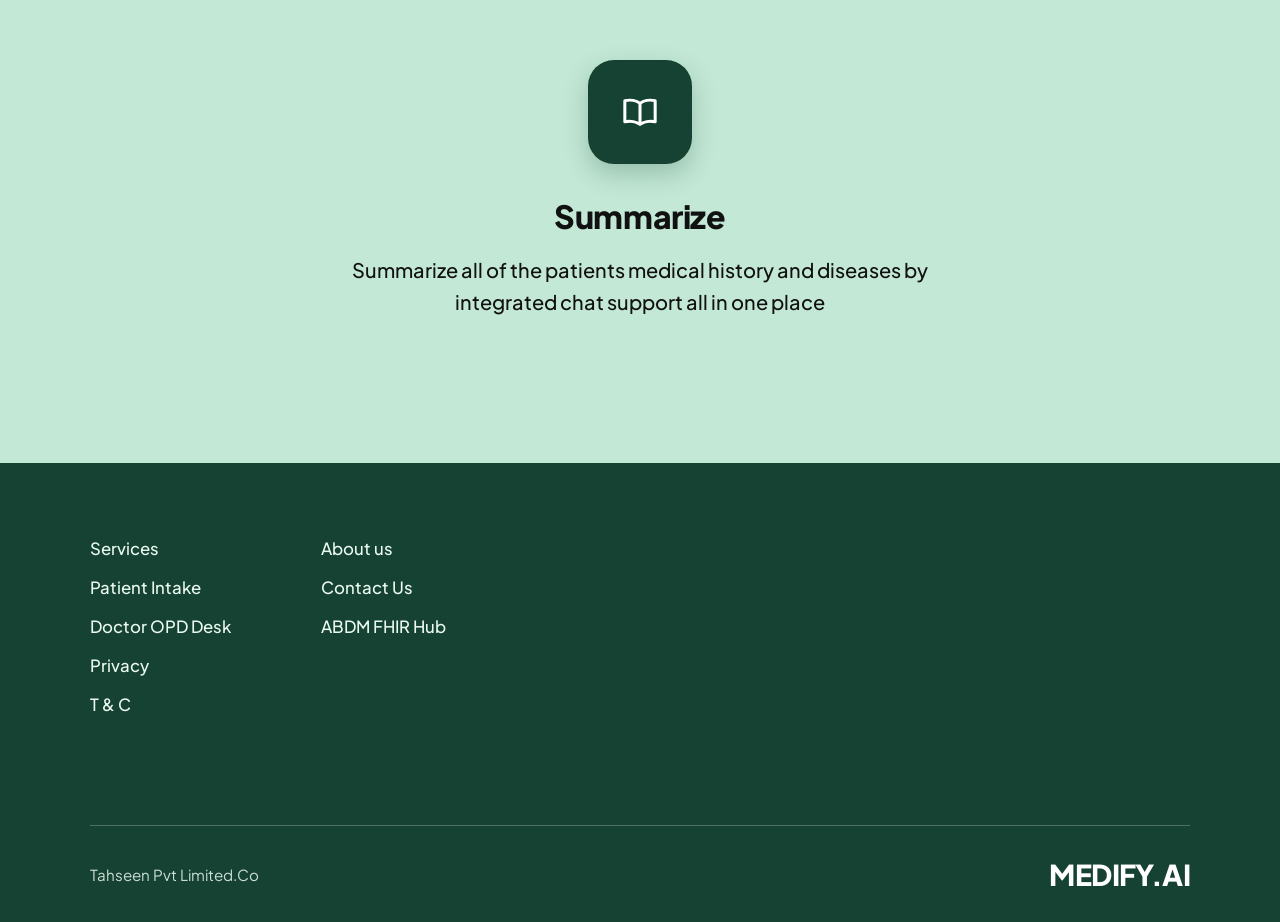
==== commit 3909e2d7: "Update landing page UI to match design reference and clean pycache" ====
--- a/frontend/index.html
+++ b/frontend/index.html
@@ -5,21 +5,24 @@
   <meta name="viewport" content="width=device-width, initial-scale=1.0">
   <title>Medify.AI - AI Powered Patient Medical History</title>
   <meta name="description" content="One stop solution for all your medical history. AI powered patient medical history, prescriptions storage, and AI analysis.">
+  <link rel="preconnect" href="https://fonts.googleapis.com">
+  <link rel="preconnect" href="https://fonts.gstatic.com" crossorigin>
+  <link href="https://fonts.googleapis.com/css2?family=Plus+Jakarta+Sans:wght@400;500;600;700;800;900&display=swap" rel="stylesheet">
   <link rel="stylesheet" href="style.css">
 </head>
 <body>
 
   <header class="navbar">
-    <a href="#" class="logo">MEDIFY.AI</a>
+    <a href="index.html" class="logo">MEDIFY.AI</a>
     <nav class="nav-links" id="navLinks">
-      <a href="#">Home</a>
+      <a href="index.html">Home</a>
       <a href="app.html">History</a>
       <a href="#features">Features</a>
       <a href="#about">About</a>
-      <a href="app.html" class="nav-cta-link">
+      <a href="app.html" class="nav-cta-btn">
         <span>Launch App</span>
-        <span class="button-arrow" aria-hidden="true">
-          <svg viewBox="0 0 24 24" focusable="false"><path d="M5 12h14M13 6l6 6-6 6"/></svg>
+        <span class="nav-arrow" aria-hidden="true">
+          <svg viewBox="0 0 24 24" width="16" height="16" fill="none" stroke="currentColor" stroke-width="2.6" stroke-linecap="round" stroke-linejoin="round"><line x1="7" y1="17" x2="17" y2="7"></line><polyline points="7 7 17 7 17 17"></polyline></svg>
         </span>
       </a>
     </nav>
@@ -32,12 +35,12 @@
 
   <section class="hero" id="hero">
     <div class="hero-content">
-      <h1>One stop solution for all your medical history</h1>
+      <h1>One stop solution for all your<br>medical history</h1>
       <p>All your medical needs in one go, AI powered Patient medical history Web app<br>Click below to access it</p>
-      <a href="app.html" class="cta-btn" id="heroCtaBtn">
+      <a href="app.html" class="hero-btn" id="heroCtaBtn">
         <span>Explore MEDIFY.AI</span>
-        <span class="button-arrow" aria-hidden="true">
-          <svg viewBox="0 0 24 24" focusable="false"><path d="M5 12h14M13 6l6 6-6 6"/></svg>
+        <span class="hero-arrow-circle" aria-hidden="true">
+          <svg viewBox="0 0 24 24" width="16" height="16" fill="none" stroke="currentColor" stroke-width="2.6" stroke-linecap="round" stroke-linejoin="round"><line x1="7" y1="17" x2="17" y2="7"></line><polyline points="7 7 17 7 17 17"></polyline></svg>
         </span>
       </a>
     </div>
--- a/frontend/style.css
+++ b/frontend/style.css
@@ -5,11 +5,13 @@
 }
 
 body {
-  font-family: 'Helvetica Neue', -apple-system, BlinkMacSystemFont, 'Segoe UI', Roboto, Arial, sans-serif;
+  font-family: 'Plus Jakarta Sans', -apple-system, BlinkMacSystemFont, 'Segoe UI', Roboto, sans-serif;
   color: #111111;
   background-color: #ffffff;
   overflow-x: hidden;
   scroll-behavior: smooth;
+  -webkit-font-smoothing: antialiased;
+  -moz-osx-font-smoothing: grayscale;
 }
 
 /* ---------- Navbar ---------- */
@@ -18,19 +20,19 @@
   display: flex;
   align-items: center;
   justify-content: space-between;
-  background-color: #1c5245;
-  padding: 18px 48px;
+  background-color: #164234;
+  padding: 18px 56px;
   position: sticky;
   top: 0;
   z-index: 1000;
-  box-shadow: 0 2px 12px rgba(0, 0, 0, 0.12);
+  box-shadow: 0 2px 14px rgba(0, 0, 0, 0.15);
 }
 
 .logo {
-  font-size: 1.9rem;
-  font-weight: 800;
-  color: #eafaf0;
-  letter-spacing: -0.5px;
+  font-size: 2rem;
+  font-weight: 900;
+  color: #ffffff;
+  letter-spacing: -0.8px;
   text-decoration: none;
   display: flex;
   align-items: center;
@@ -39,54 +41,54 @@
 }
 
 .logo:hover {
-  opacity: 0.9;
+  opacity: 0.92;
 }
 
 .nav-links {
   display: flex;
   align-items: center;
-  gap: 40px;
+  gap: 36px;
 }
 
 .nav-links a {
-  color: #eafaf0;
+  color: #ffffff;
   text-decoration: none;
   font-size: 1.05rem;
-  font-weight: 500;
-  transition: all 0.2s ease;
+  font-weight: 600;
+  transition: opacity 0.2s ease, transform 0.2s ease;
   padding: 6px 0;
-  position: relative;
-}
-
-.nav-links a::after {
-  content: '';
-  position: absolute;
-  bottom: 0;
-  left: 0;
-  width: 0%;
-  height: 2px;
-  background-color: #d9f7e3;
-  transition: width 0.25s ease;
 }
 
 .nav-links a:hover {
-  color: #ffffff;
-}
-
-.nav-links a:hover::after {
-  width: 100%;
-}
-
-.nav-cta-link {
-  background: rgba(217, 247, 227, 0.2);
-  padding: 8px 18px !important;
-  border-radius: 6px;
-  border: 1px solid rgba(217, 247, 227, 0.4);
-}
-
-.nav-cta-link:hover {
-  background: #d9f7e3 !important;
-  color: #1c5245 !important;
+  opacity: 0.85;
+}
+
+.nav-cta-btn {
+  background-color: #c3e8d6 !important;
+  color: #164234 !important;
+  font-weight: 700 !important;
+  font-size: 1rem !important;
+  padding: 10px 24px !important;
+  border-radius: 9999px;
+  display: inline-flex !important;
+  align-items: center;
+  gap: 8px;
+  box-shadow: 0 3px 10px rgba(0, 0, 0, 0.12);
+  transition: transform 0.2s ease, box-shadow 0.2s ease, background-color 0.2s ease !important;
+  border: none;
+}
+
+.nav-cta-btn:hover {
+  background-color: #b3dfcb !important;
+  transform: translateY(-2px);
+  box-shadow: 0 6px 16px rgba(0, 0, 0, 0.18);
+  opacity: 1 !important;
+}
+
+.nav-arrow {
+  display: inline-flex;
+  align-items: center;
+  justify-content: center;
 }
 
 .menu-btn {
@@ -103,14 +105,14 @@
 }
 
 .menu-btn:hover {
-  background: rgba(255, 255, 255, 0.1);
+  background: rgba(255, 255, 255, 0.12);
 }
 
 .menu-btn span {
   display: block;
   width: 26px;
   height: 3px;
-  background-color: #eafaf0;
+  background-color: #ffffff;
   border-radius: 2px;
   transition: transform 0.3s ease, opacity 0.3s ease;
 }
@@ -131,7 +133,7 @@
 
 .hero {
   position: relative;
-  min-height: 620px;
+  min-height: 600px;
   background-image: url("assets/hero-bg.png");
   background-size: cover;
   background-position: center;
@@ -140,84 +142,90 @@
   align-items: center;
   justify-content: center;
   text-align: center;
-  padding: 80px 24px;
-}
-
-.hero::before {
-  content: "";
-  position: absolute;
-  inset: 0;
-  background: rgba(255, 255, 255, 0.45);
-  backdrop-filter: blur(1.5px);
-  z-index: 1;
+  padding: 80px 24px 90px;
 }
 
 .hero-content {
   position: relative;
   z-index: 2;
-  max-width: 900px;
-  animation: fadeIn 0.8s ease-out;
+  max-width: 960px;
+  animation: fadeIn 0.8s cubic-bezier(0.16, 1, 0.3, 1);
 }
 
 .hero-content h1 {
-  font-size: 3rem;
-  font-weight: 800;
-  line-height: 1.18;
+  font-size: clamp(2.4rem, 4.6vw, 3.6rem);
+  font-weight: 900;
+  line-height: 1.15;
   margin-bottom: 24px;
-  letter-spacing: -1px;
-  color: #111111;
-  text-shadow: 0 1px 2px rgba(255, 255, 255, 0.8);
+  letter-spacing: -1.2px;
+  color: #000000;
 }
 
 .hero-content p {
-  font-size: 1.3rem;
-  font-weight: 600;
+  font-size: clamp(1.15rem, 2vw, 1.35rem);
+  font-weight: 500;
   line-height: 1.5;
   margin-bottom: 36px;
   color: #111111;
-  text-shadow: 0 1px 2px rgba(255, 255, 255, 0.8);
-}
-
-.cta-btn {
+  max-width: 840px;
+  margin-left: auto;
+  margin-right: auto;
+}
+
+.hero-btn {
   display: inline-flex;
   align-items: center;
-  gap: 10px;
-  background-color: #1c5245;
-  color: #eafaf0;
+  gap: 14px;
+  background-color: #164234;
+  color: #ffffff;
   font-weight: 700;
   font-size: 1.15rem;
   text-decoration: none;
-  padding: 16px 42px;
-  border-radius: 8px;
-  box-shadow: 0 4px 16px rgba(28, 82, 69, 0.35);
+  padding: 14px 30px 14px 36px;
+  border-radius: 9999px;
+  box-shadow: 0 6px 22px rgba(22, 66, 52, 0.35);
   transition: all 0.25s cubic-bezier(0.16, 1, 0.3, 1);
-  border: 1px solid rgba(255, 255, 255, 0.2);
-}
-
-.cta-btn:hover {
-  background-color: #133a31;
-  color: #ffffff;
+}
+
+.hero-arrow-circle {
+  width: 32px;
+  height: 32px;
+  border-radius: 50%;
+  background: rgba(0, 0, 0, 0.24);
+  display: inline-flex;
+  align-items: center;
+  justify-content: center;
+  transition: transform 0.25s ease, background-color 0.25s ease;
+}
+
+.hero-btn:hover {
+  background-color: #11362a;
   transform: translateY(-3px) scale(1.02);
-  box-shadow: 0 8px 24px rgba(28, 82, 69, 0.45);
-}
-
-.cta-btn:active {
-  transform: translateY(-1px);
+  box-shadow: 0 10px 30px rgba(22, 66, 52, 0.45);
+}
+
+.hero-btn:hover .hero-arrow-circle {
+  transform: translateX(2px) translateY(-2px);
+  background: rgba(0, 0, 0, 0.35);
+}
+
+.hero-btn:active {
+  transform: translateY(-1px) scale(1.01);
 }
 
 /* ---------- Features ---------- */
 
 .features {
-  background-color: #d9f7e3;
-  padding: 30px 0 60px;
+  background-color: #c3e8d6;
+  padding: 40px 0 60px;
 }
 
 .feature-row {
-  max-width: 760px;
+  max-width: 780px;
   margin: 0 auto;
   padding: 85px 24px;
   text-align: center;
-  border-bottom: 1px solid rgba(17, 17, 17, 0.2);
+  border-bottom: 1px solid rgba(22, 66, 52, 0.18);
   transition: transform 0.3s ease;
 }
 
@@ -226,21 +234,21 @@
 }
 
 .feature-icon {
-  width: 100px;
-  height: 100px;
-  background-color: #1c5245;
-  border-radius: 24px;
+  width: 104px;
+  height: 104px;
+  background-color: #164234;
+  border-radius: 26px;
   display: flex;
   align-items: center;
   justify-content: center;
   margin: 0 auto 32px;
-  box-shadow: 0 8px 20px rgba(28, 82, 69, 0.25);
+  box-shadow: 0 10px 24px rgba(22, 66, 52, 0.25);
   transition: transform 0.35s ease, box-shadow 0.35s ease;
 }
 
 .feature-row:hover .feature-icon {
   transform: scale(1.08) rotate(3deg);
-  box-shadow: 0 12px 28px rgba(28, 82, 69, 0.35);
+  box-shadow: 0 14px 32px rgba(22, 66, 52, 0.35);
 }
 
 .feature-icon svg {
@@ -249,15 +257,16 @@
 }
 
 .feature-row h2 {
-  font-size: 1.85rem;
+  font-size: 2rem;
   font-weight: 800;
-  margin-bottom: 20px;
+  margin-bottom: 18px;
   color: #111111;
-  letter-spacing: -0.3px;
+  letter-spacing: -0.4px;
 }
 
 .feature-row p {
   font-size: 1.25rem;
+  font-weight: 500;
   line-height: 1.6;
   color: #111111;
   max-width: 650px;
@@ -267,15 +276,15 @@
 /* ---------- Footer ---------- */
 
 .site-footer {
-  background-color: #1c5245;
+  background-color: #164234;
   color: #eafaf0;
-  padding: 70px 48px 0;
+  padding: 75px 56px 0;
 }
 
 .footer-links {
   display: flex;
-  gap: 80px;
-  padding-bottom: 120px;
+  gap: 90px;
+  padding-bottom: 110px;
   max-width: 1100px;
   margin: 0 auto;
 }
@@ -290,13 +299,13 @@
   color: #eafaf0;
   text-decoration: none;
   font-size: 1.05rem;
+  font-weight: 500;
   transition: all 0.2s ease;
 }
 
 .footer-col a:hover {
   color: #ffffff;
   transform: translateX(4px);
-  text-decoration: underline;
 }
 
 .footer-bottom {
@@ -304,28 +313,28 @@
   align-items: center;
   justify-content: space-between;
   border-top: 1px solid rgba(234, 250, 240, 0.25);
-  padding: 28px 0;
+  padding: 30px 0;
   max-width: 1100px;
   margin: 0 auto;
 }
 
 .footer-credit {
-  font-size: 0.9rem;
+  font-size: 0.95rem;
   opacity: 0.85;
 }
 
 .footer-logo {
-  font-size: 1.7rem;
-  font-weight: 800;
-  color: #eafaf0;
-  letter-spacing: -0.5px;
+  font-size: 1.8rem;
+  font-weight: 900;
+  color: #ffffff;
+  letter-spacing: -0.6px;
 }
 
 /* ---------- Keyframes ---------- */
 @keyframes fadeIn {
   from {
     opacity: 0;
-    transform: translateY(16px);
+    transform: translateY(18px);
   }
   to {
     opacity: 1;
@@ -337,7 +346,7 @@
 
 @media (max-width: 768px) {
   .navbar {
-    padding: 16px 20px;
+    padding: 16px 24px;
   }
 
   .menu-btn {
@@ -350,11 +359,11 @@
     top: 100%;
     left: 0;
     right: 0;
-    background-color: #1c5245;
+    background-color: #164234;
     flex-direction: column;
-    padding: 24px;
-    gap: 20px;
-    box-shadow: 0 10px 25px rgba(0, 0, 0, 0.2);
+    padding: 28px;
+    gap: 22px;
+    box-shadow: 0 10px 25px rgba(0, 0, 0, 0.25);
     border-top: 1px solid rgba(255, 255, 255, 0.1);
   }
 
@@ -367,25 +376,8 @@
     padding: 60px 20px;
   }
 
-  .hero-content h1 {
-    font-size: 2.1rem;
-  }
-
-  .hero-content p {
-    font-size: 1.1rem;
-    margin-bottom: 28px;
-  }
-
   .feature-row {
     padding: 60px 20px;
-  }
-
-  .feature-row h2 {
-    font-size: 1.6rem;
-  }
-
-  .feature-row p {
-    font-size: 1.1rem;
   }
 
   .footer-links {
@@ -397,6 +389,7 @@
   .footer-bottom {
     flex-direction: column;
     align-items: flex-start;
-    gap: 12px;
-  }
-}
+    gap: 14px;
+  }
+}
+
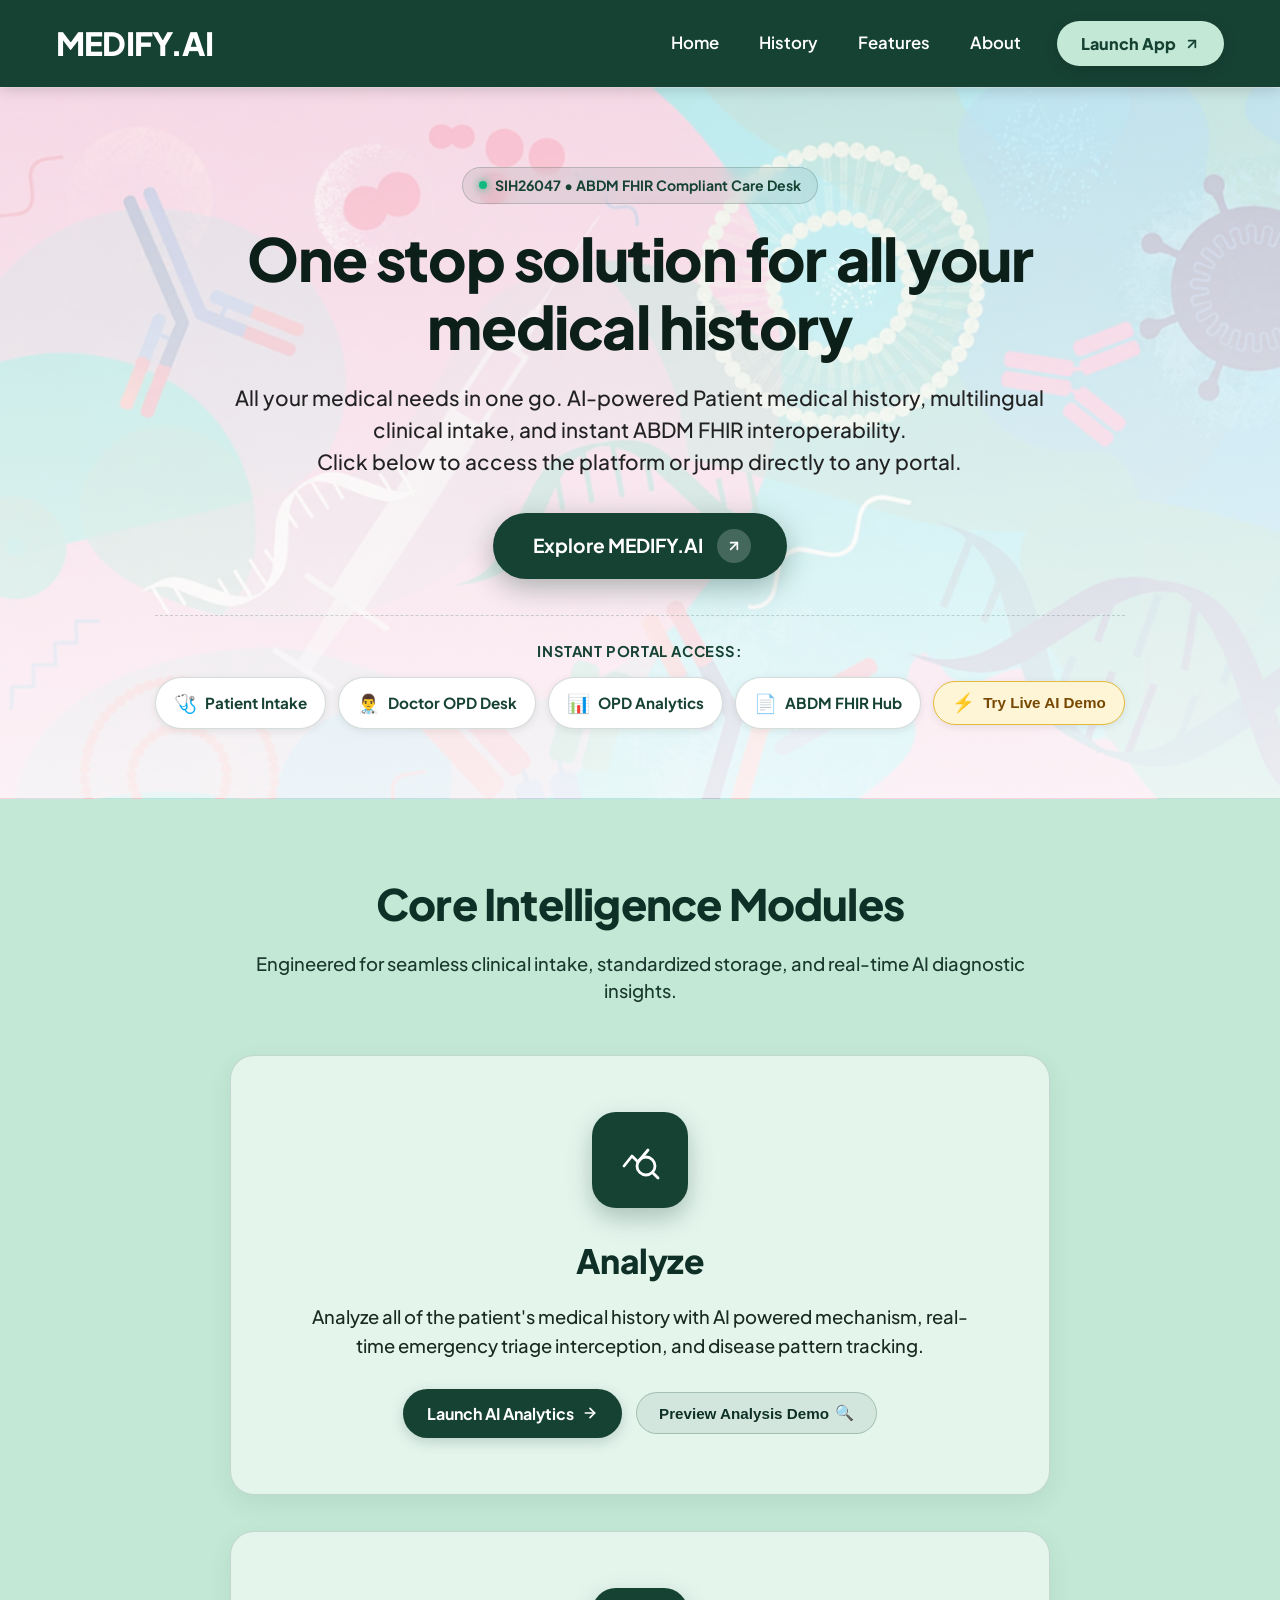
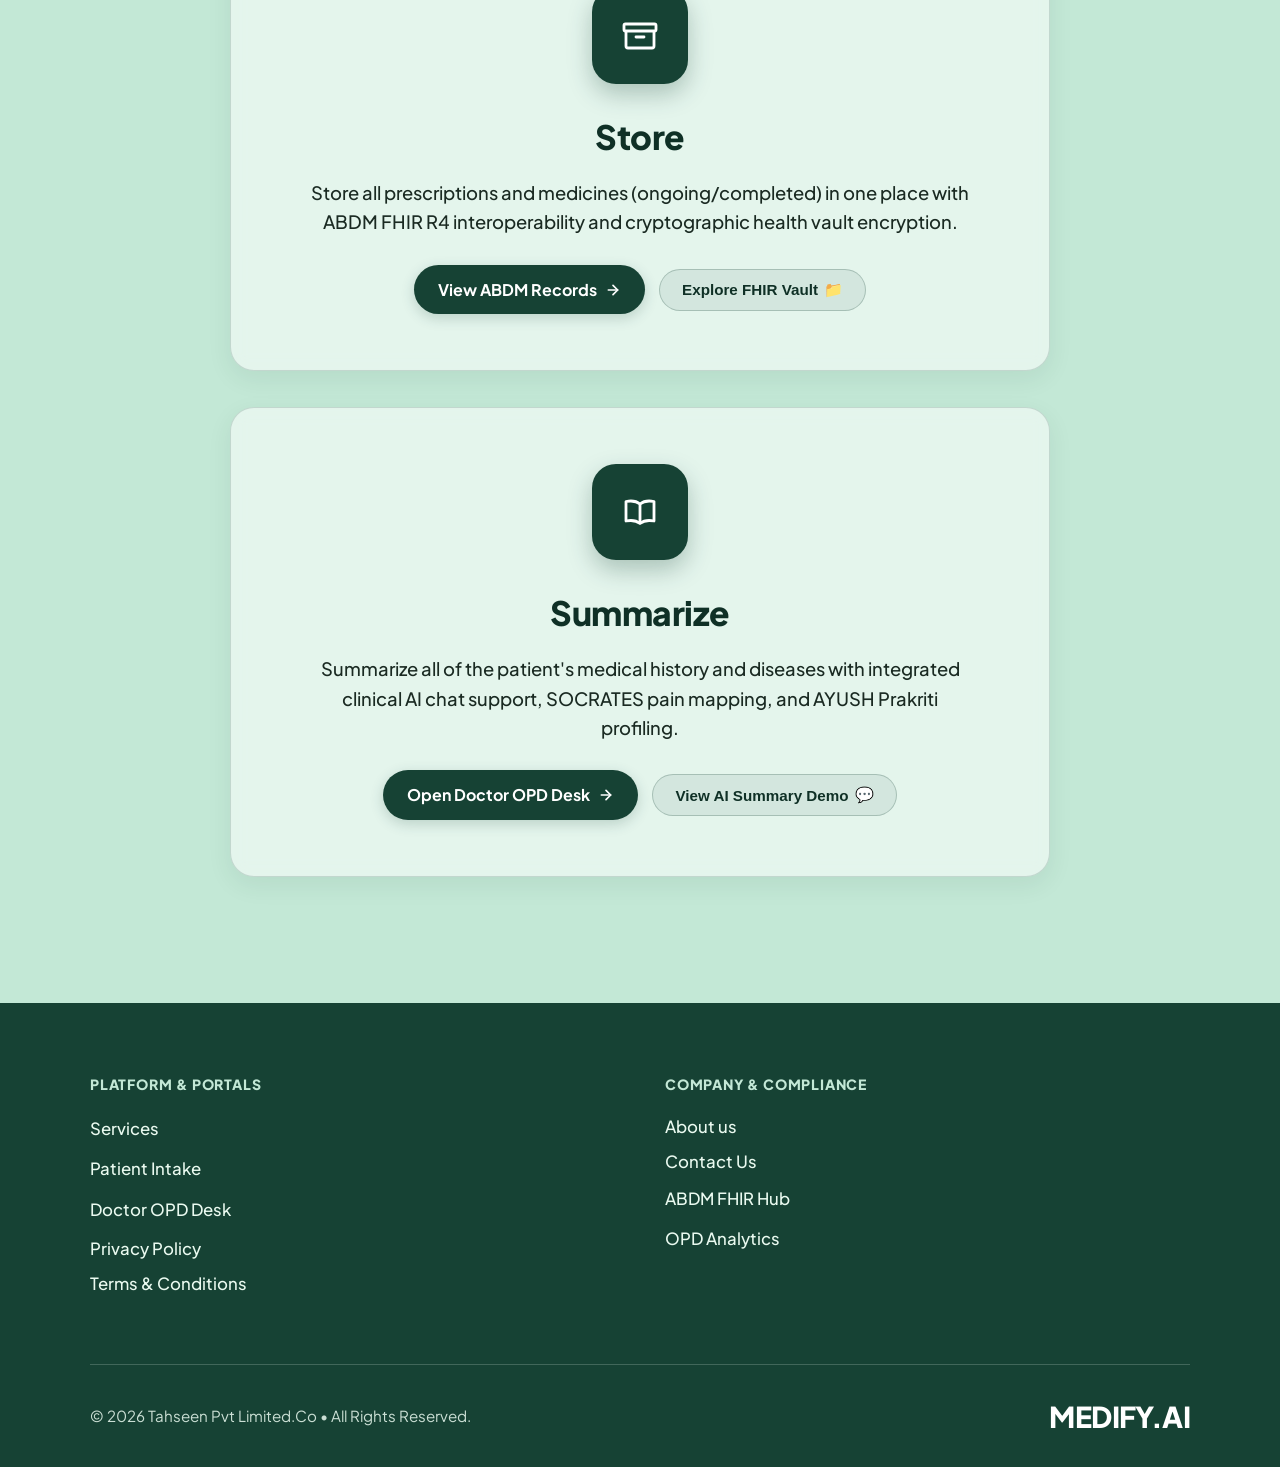
==== commit dae18e8f: "Make landing page buttons, portal launchers, and modals operatable" ====
--- a/frontend/index.html
+++ b/frontend/index.html
@@ -3,52 +3,101 @@
 <head>
   <meta charset="UTF-8">
   <meta name="viewport" content="width=device-width, initial-scale=1.0">
-  <title>Medify.AI - AI Powered Patient Medical History</title>
-  <meta name="description" content="One stop solution for all your medical history. AI powered patient medical history, prescriptions storage, and AI analysis.">
+  <title>Medify.AI - AI Powered Patient Medical History & Clinical Intake</title>
+  <meta name="description" content="One stop solution for all your medical history. AI powered patient medical history, prescriptions storage, ABDM FHIR records, and clinical analysis.">
   <link rel="preconnect" href="https://fonts.googleapis.com">
   <link rel="preconnect" href="https://fonts.gstatic.com" crossorigin>
-  <link href="https://fonts.googleapis.com/css2?family=Plus+Jakarta+Sans:wght@400;500;600;700;800;900&display=swap" rel="stylesheet">
+  <link href="https://fonts.googleapis.com/css2?family=Plus+Jakarta+Sans:wght@400;500;600;700;800;900&family=Fira+Code:wght@400;500&display=swap" rel="stylesheet">
   <link rel="stylesheet" href="style.css">
 </head>
 <body>
 
-  <header class="navbar">
-    <a href="index.html" class="logo">MEDIFY.AI</a>
+  <!-- ========================================================================= -->
+  <!-- NAVBAR -->
+  <!-- ========================================================================= -->
+  <header class="navbar" id="siteNavbar">
+    <a href="index.html" class="logo" id="navLogo" aria-label="Medify.AI Home">MEDIFY.AI</a>
     <nav class="nav-links" id="navLinks">
-      <a href="index.html">Home</a>
-      <a href="app.html">History</a>
-      <a href="#features">Features</a>
-      <a href="#about">About</a>
-      <a href="app.html" class="nav-cta-btn">
+      <a href="index.html" class="nav-link-item" id="navHome">Home</a>
+      <a href="app.html?role=doctor" class="nav-link-item" id="navHistory" title="View Patient Medical History & OPD Records">History</a>
+      <a href="#features" class="nav-link-item" id="navFeatures">Features</a>
+      <a href="#about" class="nav-link-item" id="navAbout">About</a>
+      <a href="app.html" class="nav-cta-btn" id="navLaunchAppBtn" title="Launch Medify.AI Clinical Platform">
         <span>Launch App</span>
         <span class="nav-arrow" aria-hidden="true">
           <svg viewBox="0 0 24 24" width="16" height="16" fill="none" stroke="currentColor" stroke-width="2.6" stroke-linecap="round" stroke-linejoin="round"><line x1="7" y1="17" x2="17" y2="7"></line><polyline points="7 7 17 7 17 17"></polyline></svg>
         </span>
       </a>
     </nav>
-    <button class="menu-btn" id="menuToggleBtn" aria-label="Open menu" aria-expanded="false">
+    <button class="menu-btn" id="menuToggleBtn" aria-label="Open mobile menu" aria-expanded="false" aria-controls="navLinks">
       <span></span>
       <span></span>
       <span></span>
     </button>
   </header>
 
+  <!-- ========================================================================= -->
+  <!-- HERO SECTION -->
+  <!-- ========================================================================= -->
   <section class="hero" id="hero">
     <div class="hero-content">
+      <div class="hero-badge">
+        <span class="badge-dot"></span>
+        <span>SIH26047 &bull; ABDM FHIR Compliant Care Desk</span>
+      </div>
+
       <h1>One stop solution for all your<br>medical history</h1>
-      <p>All your medical needs in one go, AI powered Patient medical history Web app<br>Click below to access it</p>
-      <a href="app.html" class="hero-btn" id="heroCtaBtn">
-        <span>Explore MEDIFY.AI</span>
-        <span class="hero-arrow-circle" aria-hidden="true">
-          <svg viewBox="0 0 24 24" width="16" height="16" fill="none" stroke="currentColor" stroke-width="2.6" stroke-linecap="round" stroke-linejoin="round"><line x1="7" y1="17" x2="17" y2="7"></line><polyline points="7 7 17 7 17 17"></polyline></svg>
-        </span>
-      </a>
+      <p>All your medical needs in one go. AI-powered Patient medical history, multilingual clinical intake, and instant ABDM FHIR interoperability.<br>Click below to access the platform or jump directly to any portal.</p>
+      
+      <div class="hero-actions-wrapper">
+        <a href="app.html" class="hero-btn" id="heroCtaBtn" title="Launch Full Medify.AI Application">
+          <span>Explore MEDIFY.AI</span>
+          <span class="hero-arrow-circle" aria-hidden="true">
+            <svg viewBox="0 0 24 24" width="16" height="16" fill="none" stroke="currentColor" stroke-width="2.6" stroke-linecap="round" stroke-linejoin="round"><line x1="7" y1="17" x2="17" y2="7"></line><polyline points="7 7 17 7 17 17"></polyline></svg>
+          </span>
+        </a>
+      </div>
+
+      <!-- Quick Access Portal Launchers -->
+      <div class="hero-portals">
+        <span class="portals-label">Instant Portal Access:</span>
+        <div class="portal-pills-grid">
+          <a href="app.html?role=kiosk" class="portal-pill" id="pillKiosk" title="Launch Patient Intake Kiosk">
+            <span class="pill-emoji">🩺</span>
+            <span class="pill-text">Patient Intake</span>
+          </a>
+          <a href="app.html?role=doctor" class="portal-pill" id="pillDoctor" title="Launch Doctor OPD Desk">
+            <span class="pill-emoji">👨‍⚕️</span>
+            <span class="pill-text">Doctor OPD Desk</span>
+          </a>
+          <a href="app.html?role=analytics" class="portal-pill" id="pillAnalytics" title="Launch OPD Analytics">
+            <span class="pill-emoji">📊</span>
+            <span class="pill-text">OPD Analytics</span>
+          </a>
+          <a href="app.html?role=fhir" class="portal-pill" id="pillFhir" title="Launch ABDM FHIR Hub">
+            <span class="pill-emoji">📄</span>
+            <span class="pill-text">ABDM FHIR Hub</span>
+          </a>
+          <button type="button" class="portal-pill pill-demo" id="pillLiveDemo" title="Try Live AI Symptom Simulator">
+            <span class="pill-emoji">⚡</span>
+            <span class="pill-text">Try Live AI Demo</span>
+          </button>
+        </div>
+      </div>
     </div>
   </section>
 
+  <!-- ========================================================================= -->
+  <!-- FEATURES SECTION -->
+  <!-- ========================================================================= -->
   <section class="features" id="features">
-
-    <div class="feature-row">
+    <div class="features-header">
+      <h2 class="section-title">Core Intelligence Modules</h2>
+      <p class="section-subtitle">Engineered for seamless clinical intake, standardized storage, and real-time AI diagnostic insights.</p>
+    </div>
+
+    <!-- Feature 1: Analyze -->
+    <div class="feature-row" id="featureAnalyze">
       <div class="feature-icon" aria-hidden="true">
         <svg viewBox="0 0 48 48" fill="none" xmlns="http://www.w3.org/2000/svg">
           <path d="M8 30 L16 20 L22 26 L32 14" stroke="#ffffff" stroke-width="2.8" stroke-linecap="round" stroke-linejoin="round"/>
@@ -57,10 +106,22 @@
         </svg>
       </div>
       <h2>Analyze</h2>
-      <p>Analyze all of the patients medical history with AI powered mechanism</p>
-    </div>
-
-    <div class="feature-row">
+      <p>Analyze all of the patient's medical history with AI powered mechanism, real-time emergency triage interception, and disease pattern tracking.</p>
+      
+      <div class="feature-buttons-group">
+        <a href="app.html?role=analytics" class="feature-action-btn" id="btnFeatureAnalyzeApp" title="Open OPD Analytics Portal">
+          <span>Launch AI Analytics</span>
+          <svg viewBox="0 0 24 24" width="16" height="16" fill="none" stroke="currentColor" stroke-width="2.5" stroke-linecap="round" stroke-linejoin="round"><line x1="5" y1="12" x2="19" y2="12"></line><polyline points="12 5 19 12 12 19"></polyline></svg>
+        </a>
+        <button type="button" class="feature-demo-btn" id="btnFeatureAnalyzeDemo" data-feature="analyze" title="Preview AI Analytics & Triage Demo">
+          <span>Preview Analysis Demo</span>
+          <span class="btn-subicon">🔍</span>
+        </button>
+      </div>
+    </div>
+
+    <!-- Feature 2: Store -->
+    <div class="feature-row" id="featureStore">
       <div class="feature-icon" aria-hidden="true">
         <svg viewBox="0 0 48 48" fill="none" xmlns="http://www.w3.org/2000/svg">
           <rect x="8" y="12" width="32" height="7" rx="1.5" stroke="#ffffff" stroke-width="2.8" stroke-linejoin="round"/>
@@ -69,10 +130,22 @@
         </svg>
       </div>
       <h2>Store</h2>
-      <p>Store all prescriptions and medicines(ongoing/completed) in one place</p>
-    </div>
-
-    <div class="feature-row">
+      <p>Store all prescriptions and medicines (ongoing/completed) in one place with ABDM FHIR R4 interoperability and cryptographic health vault encryption.</p>
+      
+      <div class="feature-buttons-group">
+        <a href="app.html?role=fhir" class="feature-action-btn" id="btnFeatureStoreApp" title="Open ABDM FHIR Records Hub">
+          <span>View ABDM Records</span>
+          <svg viewBox="0 0 24 24" width="16" height="16" fill="none" stroke="currentColor" stroke-width="2.5" stroke-linecap="round" stroke-linejoin="round"><line x1="5" y1="12" x2="19" y2="12"></line><polyline points="12 5 19 12 12 19"></polyline></svg>
+        </a>
+        <button type="button" class="feature-demo-btn" id="btnFeatureStoreDemo" data-feature="store" title="Explore ABDM FHIR Payload Storage">
+          <span>Explore FHIR Vault</span>
+          <span class="btn-subicon">📁</span>
+        </button>
+      </div>
+    </div>
+
+    <!-- Feature 3: Summarize -->
+    <div class="feature-row" id="featureSummarize">
       <div class="feature-icon" aria-hidden="true">
         <svg viewBox="0 0 48 48" fill="none" xmlns="http://www.w3.org/2000/svg">
           <path d="M24 16 C21 13.5 15 12.5 10 13.5 L10 33 C15 32 21 33 24 35.5 C27 33 33 32 38 33 L38 13.5 C33 12.5 27 13.5 24 16 Z" stroke="#ffffff" stroke-width="2.8" stroke-linejoin="round"/>
@@ -80,35 +153,292 @@
         </svg>
       </div>
       <h2>Summarize</h2>
-      <p>Summarize all of the patients medical history and diseases by integrated chat support all in one place</p>
+      <p>Summarize all of the patient's medical history and diseases with integrated clinical AI chat support, SOCRATES pain mapping, and AYUSH Prakriti profiling.</p>
+      
+      <div class="feature-buttons-group">
+        <a href="app.html?role=doctor" class="feature-action-btn" id="btnFeatureSummarizeApp" title="Open Doctor OPD Clinical Desk">
+          <span>Open Doctor OPD Desk</span>
+          <svg viewBox="0 0 24 24" width="16" height="16" fill="none" stroke="currentColor" stroke-width="2.5" stroke-linecap="round" stroke-linejoin="round"><line x1="5" y1="12" x2="19" y2="12"></line><polyline points="12 5 19 12 12 19"></polyline></svg>
+        </a>
+        <button type="button" class="feature-demo-btn" id="btnFeatureSummarizeDemo" data-feature="summarize" title="Preview Doctor AI Summary & SOCRATES Chat">
+          <span>View AI Summary Demo</span>
+          <span class="btn-subicon">💬</span>
+        </button>
+      </div>
     </div>
 
   </section>
 
+  <!-- ========================================================================= -->
+  <!-- FOOTER -->
+  <!-- ========================================================================= -->
   <footer class="site-footer" id="about">
     <div class="footer-links">
       <div class="footer-col">
-        <a href="#features">Services</a>
-        <a href="app.html">Patient Intake</a>
-        <a href="app.html">Doctor OPD Desk</a>
-        <a href="#">Privacy</a>
-        <a href="#">T &amp; C</a>
+        <h4 class="footer-col-title">Platform &amp; Portals</h4>
+        <a href="#features" id="footerServicesLink">Services</a>
+        <a href="app.html?role=kiosk" id="footerKioskLink">Patient Intake</a>
+        <a href="app.html?role=doctor" id="footerDoctorLink">Doctor OPD Desk</a>
+        <button type="button" class="footer-link-btn" id="footerPrivacyBtn" aria-label="Read Privacy Policy">Privacy Policy</button>
+        <button type="button" class="footer-link-btn" id="footerTermsBtn" aria-label="Read Terms and Conditions">Terms &amp; Conditions</button>
       </div>
       <div class="footer-col">
-        <a href="#about">About us</a>
-        <a href="mailto:contact@tahseen.co">Contact Us</a>
-        <a href="app.html">ABDM FHIR Hub</a>
+        <h4 class="footer-col-title">Company &amp; Compliance</h4>
+        <button type="button" class="footer-link-btn" id="footerAboutBtn" aria-label="About Medify.AI">About us</button>
+        <button type="button" class="footer-link-btn" id="footerContactBtn" aria-label="Contact Medify.AI Team">Contact Us</button>
+        <a href="app.html?role=fhir" id="footerFhirLink">ABDM FHIR Hub</a>
+        <a href="app.html?role=analytics" id="footerAnalyticsLink">OPD Analytics</a>
       </div>
     </div>
 
     <div class="footer-bottom">
-      <span class="footer-credit">Tahseen Pvt Limited.Co</span>
+      <span class="footer-credit">&copy; 2026 Tahseen Pvt Limited.Co &bull; All Rights Reserved.</span>
       <span class="footer-logo">MEDIFY.AI</span>
     </div>
   </footer>
 
+  <!-- ========================================================================= -->
+  <!-- MODAL 1: PRIVACY POLICY (DPDP ACT 2023) -->
+  <!-- ========================================================================= -->
+  <div class="modal-backdrop" id="privacyModal" role="dialog" aria-modal="true" aria-labelledby="privacyModalTitle" hidden>
+    <div class="modal-dialog">
+      <div class="modal-header">
+        <div class="modal-title-group">
+          <span class="modal-icon">🛡️</span>
+          <h3 id="privacyModalTitle">Privacy Policy &amp; Data Protection</h3>
+        </div>
+        <button type="button" class="modal-close-btn" data-close-modal aria-label="Close modal">&times;</button>
+      </div>
+      
+      <div class="modal-body">
+        <div class="modal-tags">
+          <span class="tag-badge">DPDP Act 2023 Compliant</span>
+          <span class="tag-badge">ABDM Milestone-M1/M2/M3</span>
+          <span class="tag-badge">AES-256 GCM Encrypted</span>
+        </div>
+
+        <h4>1. Patient Data Sovereignty &amp; Consent</h4>
+        <p>Medify.AI operates under strict patient-first consent models conforming to India's <strong>Digital Personal Data Protection (DPDP) Act 2023</strong> and the <strong>Ayushman Bharat Digital Mission (ABDM)</strong> framework. No protected health information (PHI) is shared without explicit digital authorization.</p>
+
+        <h4>2. Zero Unencrypted Storage</h4>
+        <p>All demographic data, chief complaints, SOCRATES symptom logs, and AYUSH Prakriti assessments are stored with client-side and server-side encryption. Clinical notes are accessible strictly by authorized OPD physicians.</p>
+
+        <h4>3. ABHA Identity &amp; Health Locker Interoperability</h4>
+        <p>When you link your 14-digit ABHA ID, records are encrypted using ABDM-compliant RSA public-key exchange protocols. Patients retain full rights to revoke consent, request record erasure, or transfer their clinical summaries to any ABDM-certified personal health record (PHR) app.</p>
+
+        <h4>4. Data Protection Officer (DPO) Contact</h4>
+        <p>For any queries regarding medical privacy, data rectification, or grievance redressal, contact our designated Data Protection Officer at: <a href="mailto:contact@tahseen.co" class="modal-inline-link">contact@tahseen.co</a>.</p>
+      </div>
+
+      <div class="modal-footer">
+        <button type="button" class="btn-modal-primary" data-close-modal>I Understand &amp; Agree</button>
+        <button type="button" class="btn-modal-secondary" data-close-modal>Close</button>
+      </div>
+    </div>
+  </div>
+
+  <!-- ========================================================================= -->
+  <!-- MODAL 2: TERMS & CONDITIONS -->
+  <!-- ========================================================================= -->
+  <div class="modal-backdrop" id="termsModal" role="dialog" aria-modal="true" aria-labelledby="termsModalTitle" hidden>
+    <div class="modal-dialog">
+      <div class="modal-header">
+        <div class="modal-title-group">
+          <span class="modal-icon">⚖️</span>
+          <h3 id="termsModalTitle">Terms of Service &amp; Clinical Disclaimer</h3>
+        </div>
+        <button type="button" class="modal-close-btn" data-close-modal aria-label="Close modal">&times;</button>
+      </div>
+      
+      <div class="modal-body">
+        <div class="modal-tags">
+          <span class="tag-badge">Clinical Decision Support (CDSS)</span>
+          <span class="tag-badge">Telemedicine Practice Guidelines 2020</span>
+        </div>
+
+        <h4>1. Clinical Decision Support Scope</h4>
+        <p>Medify.AI is an AI-powered digital intake, clinical history summarization, and AYUSH triage platform. <strong>It assists registered medical practitioners (RMPs) and does NOT replace licensed physician judgment.</strong> Final diagnoses, prescriptions, and treatment plans must always be validated by an attending doctor.</p>
+
+        <h4>2. Emergency Care &amp; Red-Flag Triage Protocol</h4>
+        <p>If a patient presents with severe emergency symptoms (e.g., crushing chest pain, sudden unilateral numbness, severe breathing difficulty, profuse hemorrhaging), our automated triage triggers a Red-Flag alert. In such cases, patients must immediately report to an in-person emergency department (ED/Casualty).</p>
+
+        <h4>3. Permitted Usage</h4>
+        <p>By accessing Medify.AI, healthcare providers agree to use the software in compliance with the NMC Act, Ayush Code of Ethics, and National Health Authority standards.</p>
+      </div>
+
+      <div class="modal-footer">
+        <button type="button" class="btn-modal-primary" data-close-modal>Accept &amp; Acknowledge</button>
+        <button type="button" class="btn-modal-secondary" data-close-modal>Close</button>
+      </div>
+    </div>
+  </div>
+
+  <!-- ========================================================================= -->
+  <!-- MODAL 3: ABOUT MEDIFY.AI -->
+  <!-- ========================================================================= -->
+  <div class="modal-backdrop" id="aboutModal" role="dialog" aria-modal="true" aria-labelledby="aboutModalTitle" hidden>
+    <div class="modal-dialog">
+      <div class="modal-header">
+        <div class="modal-title-group">
+          <span class="modal-icon">🏥</span>
+          <h3 id="aboutModalTitle">About Medify.AI</h3>
+        </div>
+        <button type="button" class="modal-close-btn" data-close-modal aria-label="Close modal">&times;</button>
+      </div>
+      
+      <div class="modal-body">
+        <div class="modal-tags">
+          <span class="tag-badge">SIH26047 Innovation</span>
+          <span class="tag-badge">Tahseen Pvt Limited.Co</span>
+          <span class="tag-badge">8 Indian Languages</span>
+        </div>
+
+        <h4>Revolutionizing Healthcare Case-Taking</h4>
+        <p><strong>Medify.AI</strong> was engineered to solve high OPD wait-times and fragmented patient case-taking across Indian clinical environments. By pairing multilingual speech recognition with clinical SOCRATES dialogue analysis and AYUSH Prakriti profiling, Medify.AI condenses 15-minute intake workflows into under 2 minutes.</p>
+
+        <h4>Key Platform Capabilities:</h4>
+        <ul class="modal-feature-list">
+          <li><strong>Multilingual Voice Intake:</strong> Real-time voice transcription in Hindi, Marathi, Tamil, Telugu, Bengali, Gujarati, Kannada, and English.</li>
+          <li><strong>Standardized SOCRATES History:</strong> Systematic mapping of Site, Onset, Character, Radiation, Associations, Time, Exacerbating factors, and Severity.</li>
+          <li><strong>Integrated AYUSH Pariksha:</strong> Deep dual assessment of Ayurvedic Prakriti (Vata, Pitta, Kapha) alongside allopathic clinical triage.</li>
+          <li><strong>Native ABDM FHIR R4 Bundle Generator:</strong> Automated creation of standard HL7/FHIR Encounter, Condition, and DiagnosticReport bundles.</li>
+        </ul>
+      </div>
+
+      <div class="modal-footer">
+        <a href="app.html" class="btn-modal-primary">Launch Full Platform &rarr;</a>
+        <button type="button" class="btn-modal-secondary" data-close-modal>Close</button>
+      </div>
+    </div>
+  </div>
+
+  <!-- ========================================================================= -->
+  <!-- MODAL 4: CONTACT US & SUPPORT -->
+  <!-- ========================================================================= -->
+  <div class="modal-backdrop" id="contactModal" role="dialog" aria-modal="true" aria-labelledby="contactModalTitle" hidden>
+    <div class="modal-dialog">
+      <div class="modal-header">
+        <div class="modal-title-group">
+          <span class="modal-icon">✉️</span>
+          <h3 id="contactModalTitle">Contact Medify.AI Support</h3>
+        </div>
+        <button type="button" class="modal-close-btn" data-close-modal aria-label="Close modal">&times;</button>
+      </div>
+      
+      <div class="modal-body">
+        <!-- 1-Click Copy Support Email -->
+        <div class="contact-email-card">
+          <div>
+            <div class="contact-label">Official Support &amp; Integration Email:</div>
+            <div class="contact-email-val" id="supportEmailText">contact@tahseen.co</div>
+          </div>
+          <button type="button" class="btn-copy-email" id="btnCopyEmail" title="Copy email to clipboard">
+            <span id="copyEmailIcon">📋</span>
+            <span id="copyEmailLabel">Copy Email</span>
+          </button>
+        </div>
+
+        <!-- Interactive Contact Form -->
+        <form class="contact-form" id="contactForm">
+          <div class="form-row">
+            <div class="form-group">
+              <label for="contactName">Your Name <span class="req">*</span></label>
+              <input type="text" id="contactName" class="form-input" placeholder="e.g. Dr. Rajesh Sharma" required>
+            </div>
+            <div class="form-group">
+              <label for="contactEmail">Your Email <span class="req">*</span></label>
+              <input type="email" id="contactEmail" class="form-input" placeholder="e.g. rajesh@hospital.org" required>
+            </div>
+          </div>
+
+          <div class="form-group">
+            <label for="contactSubject">Inquiry Category</label>
+            <select id="contactSubject" class="form-input">
+              <option value="Hospital & OPD Integration">Hospital &amp; OPD Integration</option>
+              <option value="ABDM FHIR Hub Support">ABDM FHIR Hub Support</option>
+              <option value="Feature Request / Feedback">Feature Request / Feedback</option>
+              <option value="Technical Bug Report">Technical Bug Report</option>
+              <option value="General Inquiry">General Inquiry</option>
+            </select>
+          </div>
+
+          <div class="form-group">
+            <label for="contactMessage">Message <span class="req">*</span></label>
+            <textarea id="contactMessage" class="form-input form-textarea" rows="4" placeholder="Tell us how we can assist you..." required></textarea>
+          </div>
+
+          <div class="form-actions">
+            <button type="submit" class="btn-modal-primary" id="btnSendContact">
+              <span>Send Message</span>
+              <span class="btn-subicon">🚀</span>
+            </button>
+            <a href="mailto:contact@tahseen.co" class="btn-modal-secondary" id="btnNativeMailto" title="Open native email client">Open in Email App</a>
+          </div>
+        </form>
+      </div>
+    </div>
+  </div>
+
+  <!-- ========================================================================= -->
+  <!-- MODAL 5: INTERACTIVE LIVE AI DEMO SIMULATOR -->
+  <!-- ========================================================================= -->
+  <div class="modal-backdrop" id="demoModal" role="dialog" aria-modal="true" aria-labelledby="demoModalTitle" hidden>
+    <div class="modal-dialog modal-dialog-lg">
+      <div class="modal-header">
+        <div class="modal-title-group">
+          <span class="modal-icon">⚡</span>
+          <h3 id="demoModalTitle">Interactive Live AI Feature Simulator</h3>
+        </div>
+        <button type="button" class="modal-close-btn" data-close-modal aria-label="Close modal">&times;</button>
+      </div>
+      
+      <div class="modal-body">
+        <p class="demo-instructions">Select a clinical case scenario below to simulate instant real-time AI triage, SOCRATES pain analysis, Ayush profiling, and ABDM FHIR generation:</p>
+        
+        <!-- Scenario Selector Pills -->
+        <div class="demo-scenarios">
+          <button type="button" class="scenario-btn active" data-scenario="chest_pain">
+            <span>🚨 Chest Pain (Emergency Triage)</span>
+          </button>
+          <button type="button" class="scenario-btn" data-scenario="gerd_acidity">
+            <span>🔥 Acid Reflux &amp; Gastric Burning (Pitta)</span>
+          </button>
+          <button type="button" class="scenario-btn" data-scenario="joint_stiffness">
+            <span>🦴 Knee Joint Pain &amp; Stiffness (Vata)</span>
+          </button>
+        </div>
+
+        <!-- Live Output Preview Grid -->
+        <div class="demo-output-card" id="demoOutputContainer">
+          <!-- Dynamic Content Rendered by JS -->
+        </div>
+      </div>
+
+      <div class="modal-footer">
+        <a href="app.html" class="btn-modal-primary" id="demoLaunchAppBtn">Launch Full Platform with This Case &rarr;</a>
+        <button type="button" class="btn-modal-secondary" data-close-modal>Close</button>
+      </div>
+    </div>
+  </div>
+
+  <!-- ========================================================================= -->
+  <!-- FLOATING SCROLL-TO-TOP BUTTON -->
+  <!-- ========================================================================= -->
+  <button type="button" class="back-to-top-btn" id="backToTopBtn" aria-label="Scroll to top of page" title="Back to top">
+    <svg viewBox="0 0 24 24" width="20" height="20" fill="none" stroke="currentColor" stroke-width="2.6" stroke-linecap="round" stroke-linejoin="round">
+      <line x1="12" y1="19" x2="12" y2="5"></line>
+      <polyline points="5 12 12 5 19 12"></polyline>
+    </svg>
+  </button>
+
+  <!-- Toast Notification Container -->
+  <div class="toast-container" id="toastContainer" aria-live="polite" aria-atomic="true"></div>
+
+  <!-- ========================================================================= -->
+  <!-- CLIENT-SIDE INTERACTIVITY SCRIPT -->
+  <!-- ========================================================================= -->
   <script>
-    // Responsive Mobile Navigation Toggle
+    // 1. Mobile Navigation Toggle
     const menuBtn = document.getElementById('menuToggleBtn');
     const navLinks = document.getElementById('navLinks');
 
@@ -120,7 +450,7 @@
         navLinks.classList.toggle('active');
       });
 
-      // Close menu when clicking a link
+      // Close menu on link click
       navLinks.querySelectorAll('a').forEach(link => {
         link.addEventListener('click', () => {
           menuBtn.classList.remove('active');
@@ -129,6 +459,325 @@
         });
       });
     }
+
+    // 2. Toast Notification Helper
+    function showToast(message, type = 'info') {
+      const container = document.getElementById('toastContainer');
+      if (!container) return;
+
+      const toast = document.createElement('div');
+      toast.className = `toast-item toast-${type}`;
+      
+      const icons = {
+        success: '✅',
+        error: '⚠️',
+        info: 'ℹ️'
+      };
+
+      toast.innerHTML = `
+        <span class="toast-icon">${icons[type] || 'ℹ️'}</span>
+        <span class="toast-msg">${message}</span>
+      `;
+
+      container.appendChild(toast);
+
+      setTimeout(() => {
+        toast.classList.add('toast-fadeout');
+        setTimeout(() => toast.remove(), 300);
+      }, 3500);
+    }
+
+    // 3. Modal Manager (Open / Close / Escape Key / Backdrop Click)
+    function openModal(modalId) {
+      const modal = document.getElementById(modalId);
+      if (!modal) return;
+      modal.removeAttribute('hidden');
+      modal.classList.add('active');
+      document.body.style.overflow = 'hidden';
+
+      // Focus first actionable element inside modal
+      const focusable = modal.querySelector('button, [href], input, select, textarea, [tabindex]:not([tabindex="-1"])');
+      if (focusable) focusable.focus();
+    }
+
+    function closeModal(modal) {
+      if (!modal) return;
+      modal.classList.remove('active');
+      modal.setAttribute('hidden', '');
+      document.body.style.overflow = '';
+    }
+
+    // Wire up all close buttons & backdrop click
+    document.querySelectorAll('.modal-backdrop').forEach(modal => {
+      modal.addEventListener('click', (e) => {
+        if (e.target === modal || e.target.closest('[data-close-modal]')) {
+          closeModal(modal);
+        }
+      });
+    });
+
+    // Escape Key Listener
+    document.addEventListener('keydown', (e) => {
+      if (e.key === 'Escape') {
+        document.querySelectorAll('.modal-backdrop.active').forEach(modal => {
+          closeModal(modal);
+        });
+      }
+    });
+
+    // 4. Modal Triggers
+    const btnPrivacy = document.getElementById('footerPrivacyBtn');
+    if (btnPrivacy) btnPrivacy.addEventListener('click', () => openModal('privacyModal'));
+
+    const btnTerms = document.getElementById('footerTermsBtn');
+    if (btnTerms) btnTerms.addEventListener('click', () => openModal('termsModal'));
+
+    const btnAbout = document.getElementById('footerAboutBtn');
+    if (btnAbout) btnAbout.addEventListener('click', () => openModal('aboutModal'));
+
+    const btnContact = document.getElementById('footerContactBtn');
+    if (btnContact) btnContact.addEventListener('click', () => openModal('contactModal'));
+
+    // 5. Copy Email Action
+    const btnCopyEmail = document.getElementById('btnCopyEmail');
+    if (btnCopyEmail) {
+      btnCopyEmail.addEventListener('click', async () => {
+        const email = 'contact@tahseen.co';
+        try {
+          if (navigator.clipboard && window.isSecureContext) {
+            await navigator.clipboard.writeText(email);
+          } else {
+            // Fallback for non-https/older browsers
+            const textArea = document.createElement("textarea");
+            textArea.value = email;
+            textArea.style.position = "fixed";
+            textArea.style.left = "-9999px";
+            document.body.appendChild(textArea);
+            textArea.focus();
+            textArea.select();
+            document.execCommand('copy');
+            document.body.removeChild(textArea);
+          }
+          const label = document.getElementById('copyEmailLabel');
+          const icon = document.getElementById('copyEmailIcon');
+          if (label) label.textContent = 'Copied!';
+          if (icon) icon.textContent = '✅';
+          showToast('Email address copied to clipboard (contact@tahseen.co)', 'success');
+          
+          setTimeout(() => {
+            if (label) label.textContent = 'Copy Email';
+            if (icon) icon.textContent = '📋';
+          }, 3000);
+        } catch (err) {
+          showToast('Email: contact@tahseen.co', 'info');
+        }
+      });
+    }
+
+    // 6. Contact Form Submission Simulation
+    const contactForm = document.getElementById('contactForm');
+    if (contactForm) {
+      contactForm.addEventListener('submit', (e) => {
+        e.preventDefault();
+        const name = document.getElementById('contactName').value.trim();
+        const email = document.getElementById('contactEmail').value.trim();
+        const subject = document.getElementById('contactSubject').value;
+        const msg = document.getElementById('contactMessage').value.trim();
+
+        if (!name || !email || !msg) {
+          showToast('Please fill out all required fields.', 'error');
+          return;
+        }
+
+        const btnSend = document.getElementById('btnSendContact');
+        btnSend.disabled = true;
+        btnSend.innerHTML = `<span>Sending...</span> <span class="btn-subicon">⏳</span>`;
+
+        setTimeout(() => {
+          btnSend.disabled = false;
+          btnSend.innerHTML = `<span>Send Message</span> <span class="btn-subicon">🚀</span>`;
+          showToast(`Thank you, ${name}! Your inquiry regarding "${subject}" has been received.`, 'success');
+          contactForm.reset();
+          closeModal(document.getElementById('contactModal'));
+        }, 800);
+      });
+    }
+
+    // 7. Live Interactive AI Demo Simulator
+    const demoScenarios = {
+      chest_pain: {
+        title: "🚨 Severe Retrosternal Chest Pain (Emergency Triage Intercepted)",
+        triageStatus: "CRITICAL RED-FLAG (Immediate Doctor Attention Required)",
+        triageClass: "triage-critical",
+        socrates: {
+          site: "Retrosternal (Substernal Chest)",
+          onset: "Sudden onset, 45 minutes duration",
+          character: "Crushing, heavy pressure (like a weight on chest)",
+          radiation: "Radiating to left arm, jaw, and interscapular region",
+          associations: "Diaphoresis (cold sweats), nausea, shortness of breath",
+          timing: "Continuous, non-remitting",
+          exacerbating: "Worse on physical exertion",
+          severity: "9 / 10 Intensity"
+        },
+        ayushPrakriti: "Severe Pitta-Vata aggravated state (Uras Kshata / Hridroga lakshana)",
+        fhirBundle: {
+          resourceType: "Bundle",
+          type: "document",
+          id: "bundle-aiims-crit-0914",
+          entry: [
+            { resource: { resourceType: "Encounter", status: "in-progress", class: "EMER" } },
+            { resource: { resourceType: "Condition", code: { text: "Acute Coronary Syndrome / Angina Pectoris" }, severity: "Critical" } }
+          ]
+        },
+        targetRole: "doctor"
+      },
+      gerd_acidity: {
+        title: "🔥 Burning Epigastric Pain & Acid Reflux (Amlapitta)",
+        triageStatus: "ROUTINE OPD TRIAGE (Stable)",
+        triageClass: "triage-routine",
+        socrates: {
+          site: "Epigastrium & Retrosternal retro-esophageal tract",
+          onset: "Gradual, recurrent over 3 weeks",
+          character: "Burning sensation (Daha)",
+          radiation: "Ascending into throat with sour eructations (Tikta Amlodgara)",
+          associations: "Nausea after spicy food, disturbed sleep",
+          timing: "Peaks 30-45 mins post-meals and nocturnal recumbency",
+          exacerbating: "Oily/spicy food, skipped meals, stress",
+          severity: "5 / 10 Intensity"
+        },
+        ayushPrakriti: "Prakriti: Pitta-Pradhana (Amlapitta / Vidagdha Ajirna)",
+        fhirBundle: {
+          resourceType: "Bundle",
+          type: "document",
+          id: "bundle-aiims-opd-2088",
+          entry: [
+            { resource: { resourceType: "Condition", code: { text: "Gastroesophageal Reflux Disease (GERD) / K21.9" } } }
+          ]
+        },
+        targetRole: "kiosk"
+      },
+      joint_stiffness: {
+        title: "🦴 Bilateral Knee Joint Stiffness & Crepitus (Sandhigata Vata)",
+        triageStatus: "PRIORITY CHRONIC OPD TRIAGE",
+        triageClass: "triage-priority",
+        socrates: {
+          site: "Bilateral Knees (Janu Sandhi), Left > Right",
+          onset: "Insidious onset over 6 months",
+          character: "Dull aching pain with cracking sounds on flexion",
+          radiation: "Localized around joint capsule and patella",
+          associations: "Morning stiffness lasting < 30 minutes, difficulty climbing stairs",
+          timing: "Worse in the morning and after prolonged sitting",
+          exacerbating: "Cold weather, stair climbing, squatting",
+          severity: "6 / 10 Intensity"
+        },
+        ayushPrakriti: "Prakriti: Vata-Kapha (Sandhigata Vata / Osteoarthritis M17.9)",
+        fhirBundle: {
+          resourceType: "Bundle",
+          type: "document",
+          id: "bundle-aiims-opd-3142",
+          entry: [
+            { resource: { resourceType: "Condition", code: { text: "Primary Osteoarthritis of Knee / M17.0" } } }
+          ]
+        },
+        targetRole: "fhir"
+      }
+    };
+
+    function renderDemoScenario(scenarioKey) {
+      const data = demoScenarios[scenarioKey];
+      const container = document.getElementById('demoOutputContainer');
+      const launchBtn = document.getElementById('demoLaunchAppBtn');
+      if (!data || !container) return;
+
+      if (launchBtn) {
+        launchBtn.href = `app.html?role=${data.targetRole}`;
+        launchBtn.innerHTML = `Launch in ${data.targetRole.toUpperCase()} Portal &rarr;`;
+      }
+
+      container.innerHTML = `
+        <div class="demo-result-header">
+          <h4>${data.title}</h4>
+          <span class="triage-badge ${data.triageClass}">${data.triageStatus}</span>
+        </div>
+
+        <div class="demo-grid">
+          <div class="demo-col">
+            <h5 class="demo-col-heading">📋 SOCRATES Structured Pain Profile</h5>
+            <ul class="socrates-list">
+              <li><strong>Site:</strong> ${data.socrates.site}</li>
+              <li><strong>Onset:</strong> ${data.socrates.onset}</li>
+              <li><strong>Character:</strong> ${data.socrates.character}</li>
+              <li><strong>Radiation:</strong> ${data.socrates.radiation}</li>
+              <li><strong>Associations:</strong> ${data.socrates.associations}</li>
+              <li><strong>Timing:</strong> ${data.socrates.timing}</li>
+              <li><strong>Exacerbating:</strong> ${data.socrates.exacerbating}</li>
+              <li><strong>Severity:</strong> <span class="sev-tag">${data.socrates.severity}</span></li>
+            </ul>
+          </div>
+
+          <div class="demo-col">
+            <h5 class="demo-col-heading">🌿 AYUSH Prakriti &amp; ABDM FHIR</h5>
+            <div class="ayush-box">
+              <strong>AYUSH Diagnostic Correlation:</strong>
+              <p>${data.ayushPrakriti}</p>
+            </div>
+            
+            <div class="fhir-box">
+              <div class="fhir-box-title">Generated ABDM FHIR R4 Preview:</div>
+              <pre class="fhir-code-preview"><code>${JSON.stringify(data.fhirBundle, null, 2)}</code></pre>
+            </div>
+          </div>
+        </div>
+      `;
+    }
+
+    // Initialize Demo Scenario Buttons
+    document.querySelectorAll('.scenario-btn').forEach(btn => {
+      btn.addEventListener('click', () => {
+        document.querySelectorAll('.scenario-btn').forEach(b => b.classList.remove('active'));
+        btn.classList.add('active');
+        const scenario = btn.getAttribute('data-scenario');
+        renderDemoScenario(scenario);
+      });
+    });
+
+    // Wire up feature demo buttons on feature cards and hero pill
+    const heroLiveDemoBtn = document.getElementById('pillLiveDemo');
+    if (heroLiveDemoBtn) {
+      heroLiveDemoBtn.addEventListener('click', () => {
+        openModal('demoModal');
+        renderDemoScenario('chest_pain');
+      });
+    }
+
+    document.querySelectorAll('.feature-demo-btn').forEach(btn => {
+      btn.addEventListener('click', () => {
+        const feature = btn.getAttribute('data-feature');
+        openModal('demoModal');
+        if (feature === 'analyze') renderDemoScenario('chest_pain');
+        else if (feature === 'store') renderDemoScenario('joint_stiffness');
+        else if (feature === 'summarize') renderDemoScenario('gerd_acidity');
+      });
+    });
+
+    // Render initial scenario in demo modal
+    renderDemoScenario('chest_pain');
+
+    // 8. Floating Back To Top Button
+    const backToTopBtn = document.getElementById('backToTopBtn');
+    if (backToTopBtn) {
+      window.addEventListener('scroll', () => {
+        if (window.scrollY > 280) {
+          backToTopBtn.classList.add('visible');
+        } else {
+          backToTopBtn.classList.remove('visible');
+        }
+      });
+
+      backToTopBtn.addEventListener('click', () => {
+        window.scrollTo({ top: 0, behavior: 'smooth' });
+      });
+    }
   </script>
 
 </body>
--- a/frontend/style.css
+++ b/frontend/style.css
@@ -1,17 +1,49 @@
+/* ==========================================================================
+   MEDIFY.AI - Modern Landing Page Stylesheet
+   Theme: Deep Forest Emerald (#164234), Mint Jade (#c3e8d6), Charcoal (#111111)
+   ========================================================================== */
+
+:root {
+  --primary: #164234;
+  --primary-dark: #0f3026;
+  --primary-light: #235c4a;
+  --accent-mint: #c3e8d6;
+  --accent-mint-hover: #b1ddc8;
+  --accent-mint-subtle: #e8f7f0;
+  --text-dark: #111111;
+  --text-muted: #555555;
+  --text-light: #eafaf0;
+  --bg-white: #ffffff;
+  --bg-card: #ffffff;
+  --border-subtle: rgba(22, 66, 52, 0.15);
+  --shadow-sm: 0 2px 8px rgba(0, 0, 0, 0.08);
+  --shadow-md: 0 8px 24px rgba(22, 66, 52, 0.14);
+  --shadow-lg: 0 16px 40px rgba(22, 66, 52, 0.22);
+  --radius-sm: 8px;
+  --radius-md: 14px;
+  --radius-lg: 24px;
+  --radius-full: 9999px;
+  --transition: all 0.25s cubic-bezier(0.16, 1, 0.3, 1);
+}
+
 * {
   margin: 0;
   padding: 0;
   box-sizing: border-box;
 }
 
+html {
+  scroll-behavior: smooth;
+}
+
 body {
   font-family: 'Plus Jakarta Sans', -apple-system, BlinkMacSystemFont, 'Segoe UI', Roboto, sans-serif;
-  color: #111111;
-  background-color: #ffffff;
+  color: var(--text-dark);
+  background-color: var(--bg-white);
   overflow-x: hidden;
-  scroll-behavior: smooth;
   -webkit-font-smoothing: antialiased;
   -moz-osx-font-smoothing: grayscale;
+  line-height: 1.6;
 }
 
 /* ---------- Navbar ---------- */
@@ -20,12 +52,13 @@
   display: flex;
   align-items: center;
   justify-content: space-between;
-  background-color: #164234;
+  background-color: var(--primary);
   padding: 18px 56px;
   position: sticky;
   top: 0;
   z-index: 1000;
-  box-shadow: 0 2px 14px rgba(0, 0, 0, 0.15);
+  box-shadow: 0 2px 14px rgba(0, 0, 0, 0.18);
+  transition: var(--transition);
 }
 
 .logo {
@@ -37,58 +70,84 @@
   display: flex;
   align-items: center;
   gap: 8px;
-  transition: opacity 0.2s ease;
+  transition: opacity 0.2s ease, transform 0.2s ease;
 }
 
 .logo:hover {
   opacity: 0.92;
+  transform: translateY(-1px);
 }
 
 .nav-links {
   display: flex;
   align-items: center;
-  gap: 36px;
-}
-
-.nav-links a {
+  gap: 32px;
+}
+
+.nav-link-item {
   color: #ffffff;
   text-decoration: none;
   font-size: 1.05rem;
   font-weight: 600;
-  transition: opacity 0.2s ease, transform 0.2s ease;
-  padding: 6px 0;
-}
-
-.nav-links a:hover {
-  opacity: 0.85;
+  transition: opacity 0.2s ease, transform 0.2s ease, color 0.2s ease;
+  padding: 6px 4px;
+  position: relative;
+}
+
+.nav-link-item::after {
+  content: '';
+  position: absolute;
+  bottom: 0;
+  left: 50%;
+  width: 0%;
+  height: 2px;
+  background: var(--accent-mint);
+  transition: var(--transition);
+  transform: translateX(-50%);
+  border-radius: 2px;
+}
+
+.nav-link-item:hover {
+  color: var(--accent-mint);
+}
+
+.nav-link-item:hover::after {
+  width: 80%;
 }
 
 .nav-cta-btn {
-  background-color: #c3e8d6 !important;
-  color: #164234 !important;
-  font-weight: 700 !important;
+  background-color: var(--accent-mint) !important;
+  color: var(--primary) !important;
+  font-weight: 800 !important;
   font-size: 1rem !important;
   padding: 10px 24px !important;
-  border-radius: 9999px;
+  border-radius: var(--radius-full);
   display: inline-flex !important;
   align-items: center;
   gap: 8px;
-  box-shadow: 0 3px 10px rgba(0, 0, 0, 0.12);
-  transition: transform 0.2s ease, box-shadow 0.2s ease, background-color 0.2s ease !important;
+  text-decoration: none;
+  box-shadow: 0 4px 14px rgba(0, 0, 0, 0.15);
+  transition: transform 0.25s ease, box-shadow 0.25s ease, background-color 0.25s ease !important;
   border: none;
+  cursor: pointer;
 }
 
 .nav-cta-btn:hover {
-  background-color: #b3dfcb !important;
-  transform: translateY(-2px);
-  box-shadow: 0 6px 16px rgba(0, 0, 0, 0.18);
-  opacity: 1 !important;
+  background-color: #ffffff !important;
+  color: var(--primary-dark) !important;
+  transform: translateY(-2px) scale(1.02);
+  box-shadow: 0 8px 20px rgba(0, 0, 0, 0.22);
 }
 
 .nav-arrow {
   display: inline-flex;
   align-items: center;
   justify-content: center;
+  transition: transform 0.2s ease;
+}
+
+.nav-cta-btn:hover .nav-arrow {
+  transform: translate(2px, -2px);
 }
 
 .menu-btn {
@@ -96,29 +155,29 @@
   flex-direction: column;
   justify-content: center;
   gap: 5px;
-  background: none;
-  border: none;
+  background: rgba(255, 255, 255, 0.08);
+  border: 1px solid rgba(255, 255, 255, 0.15);
   cursor: pointer;
-  padding: 8px;
-  border-radius: 6px;
+  padding: 8px 10px;
+  border-radius: 8px;
   transition: background 0.2s ease;
 }
 
 .menu-btn:hover {
-  background: rgba(255, 255, 255, 0.12);
+  background: rgba(255, 255, 255, 0.2);
 }
 
 .menu-btn span {
   display: block;
-  width: 26px;
-  height: 3px;
+  width: 24px;
+  height: 2.5px;
   background-color: #ffffff;
   border-radius: 2px;
   transition: transform 0.3s ease, opacity 0.3s ease;
 }
 
 .menu-btn.active span:nth-child(1) {
-  transform: translateY(8px) rotate(45deg);
+  transform: translateY(7.5px) rotate(45deg);
 }
 
 .menu-btn.active span:nth-child(2) {
@@ -126,15 +185,15 @@
 }
 
 .menu-btn.active span:nth-child(3) {
-  transform: translateY(-8px) rotate(-45deg);
-}
-
-/* ---------- Hero ---------- */
+  transform: translateY(-7.5px) rotate(-45deg);
+}
+
+/* ---------- Hero Section ---------- */
 
 .hero {
   position: relative;
-  min-height: 600px;
-  background-image: url("assets/hero-bg.png");
+  min-height: 640px;
+  background-image: linear-gradient(180deg, rgba(255, 255, 255, 0.65) 0%, rgba(255, 255, 255, 0.88) 100%), url("assets/hero-bg.png");
   background-size: cover;
   background-position: center;
   background-repeat: no-repeat;
@@ -142,56 +201,90 @@
   align-items: center;
   justify-content: center;
   text-align: center;
-  padding: 80px 24px 90px;
+  padding: 80px 24px 70px;
 }
 
 .hero-content {
   position: relative;
   z-index: 2;
-  max-width: 960px;
+  max-width: 980px;
   animation: fadeIn 0.8s cubic-bezier(0.16, 1, 0.3, 1);
 }
 
+.hero-badge {
+  display: inline-flex;
+  align-items: center;
+  gap: 8px;
+  background: rgba(22, 66, 52, 0.08);
+  border: 1px solid rgba(22, 66, 52, 0.2);
+  color: var(--primary);
+  font-size: 0.88rem;
+  font-weight: 700;
+  padding: 6px 16px;
+  border-radius: var(--radius-full);
+  margin-bottom: 20px;
+  backdrop-filter: blur(8px);
+}
+
+.badge-dot {
+  width: 8px;
+  height: 8px;
+  border-radius: 50%;
+  background-color: #10b981;
+  box-shadow: 0 0 8px #10b981;
+  animation: pulseDot 2s infinite ease-in-out;
+}
+
+@keyframes pulseDot {
+  0%, 100% { opacity: 1; transform: scale(1); }
+  50% { opacity: 0.4; transform: scale(0.85); }
+}
+
 .hero-content h1 {
-  font-size: clamp(2.4rem, 4.6vw, 3.6rem);
+  font-size: clamp(2.3rem, 4.8vw, 3.7rem);
   font-weight: 900;
   line-height: 1.15;
-  margin-bottom: 24px;
-  letter-spacing: -1.2px;
-  color: #000000;
+  margin-bottom: 22px;
+  letter-spacing: -1.4px;
+  color: #0c2019;
 }
 
 .hero-content p {
-  font-size: clamp(1.15rem, 2vw, 1.35rem);
+  font-size: clamp(1.1rem, 2vw, 1.3rem);
   font-weight: 500;
-  line-height: 1.5;
-  margin-bottom: 36px;
-  color: #111111;
+  line-height: 1.55;
+  margin-bottom: 34px;
+  color: #222222;
   max-width: 840px;
   margin-left: auto;
   margin-right: auto;
 }
 
+.hero-actions-wrapper {
+  margin-bottom: 36px;
+}
+
 .hero-btn {
   display: inline-flex;
   align-items: center;
   gap: 14px;
-  background-color: #164234;
-  color: #ffffff;
-  font-weight: 700;
-  font-size: 1.15rem;
+  background-color: var(--primary);
+  color: #ffffff;
+  font-weight: 700;
+  font-size: 1.2rem;
   text-decoration: none;
-  padding: 14px 30px 14px 36px;
-  border-radius: 9999px;
-  box-shadow: 0 6px 22px rgba(22, 66, 52, 0.35);
-  transition: all 0.25s cubic-bezier(0.16, 1, 0.3, 1);
+  padding: 16px 36px 16px 40px;
+  border-radius: var(--radius-full);
+  box-shadow: 0 8px 28px rgba(22, 66, 52, 0.35);
+  transition: var(--transition);
+  cursor: pointer;
 }
 
 .hero-arrow-circle {
-  width: 32px;
-  height: 32px;
+  width: 34px;
+  height: 34px;
   border-radius: 50%;
-  background: rgba(0, 0, 0, 0.24);
+  background: rgba(255, 255, 255, 0.2);
   display: inline-flex;
   align-items: center;
   justify-content: center;
@@ -199,92 +292,249 @@
 }
 
 .hero-btn:hover {
-  background-color: #11362a;
+  background-color: var(--primary-dark);
   transform: translateY(-3px) scale(1.02);
-  box-shadow: 0 10px 30px rgba(22, 66, 52, 0.45);
+  box-shadow: 0 12px 36px rgba(22, 66, 52, 0.45);
 }
 
 .hero-btn:hover .hero-arrow-circle {
-  transform: translateX(2px) translateY(-2px);
-  background: rgba(0, 0, 0, 0.35);
+  transform: translate(2px, -2px);
+  background: rgba(255, 255, 255, 0.32);
 }
 
 .hero-btn:active {
   transform: translateY(-1px) scale(1.01);
 }
 
-/* ---------- Features ---------- */
+/* Quick Access Portal Launchers */
+.hero-portals {
+  margin-top: 20px;
+  padding-top: 24px;
+  border-top: 1px dashed rgba(22, 66, 52, 0.2);
+}
+
+.portals-label {
+  display: block;
+  font-size: 0.92rem;
+  font-weight: 700;
+  color: var(--primary);
+  text-transform: uppercase;
+  letter-spacing: 0.6px;
+  margin-bottom: 14px;
+}
+
+.portal-pills-grid {
+  display: flex;
+  flex-wrap: wrap;
+  align-items: center;
+  justify-content: center;
+  gap: 12px;
+}
+
+.portal-pill {
+  display: inline-flex;
+  align-items: center;
+  gap: 8px;
+  background: #ffffff;
+  color: var(--primary);
+  border: 1.5px solid rgba(22, 66, 52, 0.18);
+  padding: 10px 18px;
+  border-radius: var(--radius-full);
+  font-size: 0.95rem;
+  font-weight: 700;
+  text-decoration: none;
+  box-shadow: var(--shadow-sm);
+  transition: var(--transition);
+  cursor: pointer;
+}
+
+.portal-pill .pill-emoji {
+  font-size: 1.15rem;
+}
+
+.portal-pill:hover {
+  background: var(--primary);
+  color: #ffffff;
+  border-color: var(--primary);
+  transform: translateY(-2px);
+  box-shadow: var(--shadow-md);
+}
+
+.portal-pill.pill-demo {
+  background: #fdf5d6;
+  border-color: #e5b93b;
+  color: #784803;
+}
+
+.portal-pill.pill-demo:hover {
+  background: #d97706;
+  border-color: #d97706;
+  color: #ffffff;
+}
+
+/* ---------- Features Section ---------- */
 
 .features {
-  background-color: #c3e8d6;
-  padding: 40px 0 60px;
+  background-color: var(--accent-mint);
+  padding: 70px 24px 90px;
+}
+
+.features-header {
+  text-align: center;
+  max-width: 780px;
+  margin: 0 auto 50px;
+}
+
+.section-title {
+  font-size: clamp(2rem, 3.5vw, 2.7rem);
+  font-weight: 900;
+  color: var(--primary-dark);
+  letter-spacing: -0.8px;
+  margin-bottom: 12px;
+}
+
+.section-subtitle {
+  font-size: 1.15rem;
+  font-weight: 500;
+  color: #1a382d;
+  line-height: 1.5;
 }
 
 .feature-row {
-  max-width: 780px;
-  margin: 0 auto;
-  padding: 85px 24px;
+  max-width: 820px;
+  margin: 0 auto 36px;
+  padding: 56px 40px;
   text-align: center;
-  border-bottom: 1px solid rgba(22, 66, 52, 0.18);
-  transition: transform 0.3s ease;
-}
-
-.feature-row:last-child {
-  border-bottom: none;
+  background: rgba(255, 255, 255, 0.55);
+  border: 1px solid rgba(22, 66, 52, 0.16);
+  border-radius: var(--radius-lg);
+  box-shadow: 0 8px 24px rgba(22, 66, 52, 0.08);
+  backdrop-filter: blur(8px);
+  transition: var(--transition);
+}
+
+.feature-row:hover {
+  background: #ffffff;
+  transform: translateY(-4px);
+  box-shadow: 0 16px 36px rgba(22, 66, 52, 0.16);
+  border-color: rgba(22, 66, 52, 0.28);
 }
 
 .feature-icon {
-  width: 104px;
-  height: 104px;
-  background-color: #164234;
-  border-radius: 26px;
+  width: 96px;
+  height: 96px;
+  background-color: var(--primary);
+  border-radius: 24px;
   display: flex;
   align-items: center;
   justify-content: center;
-  margin: 0 auto 32px;
-  box-shadow: 0 10px 24px rgba(22, 66, 52, 0.25);
+  margin: 0 auto 26px;
+  box-shadow: 0 10px 24px rgba(22, 66, 52, 0.28);
   transition: transform 0.35s ease, box-shadow 0.35s ease;
 }
 
 .feature-row:hover .feature-icon {
   transform: scale(1.08) rotate(3deg);
-  box-shadow: 0 14px 32px rgba(22, 66, 52, 0.35);
+  box-shadow: 0 14px 32px rgba(22, 66, 52, 0.38);
 }
 
 .feature-icon svg {
-  width: 52px;
-  height: 52px;
+  width: 48px;
+  height: 48px;
 }
 
 .feature-row h2 {
-  font-size: 2rem;
+  font-size: 2.1rem;
   font-weight: 800;
-  margin-bottom: 18px;
-  color: #111111;
-  letter-spacing: -0.4px;
+  margin-bottom: 14px;
+  color: var(--primary-dark);
+  letter-spacing: -0.5px;
 }
 
 .feature-row p {
-  font-size: 1.25rem;
+  font-size: 1.15rem;
   font-weight: 500;
   line-height: 1.6;
-  color: #111111;
-  max-width: 650px;
-  margin: 0 auto;
+  color: #1a2a22;
+  max-width: 660px;
+  margin: 0 auto 28px;
+}
+
+.feature-buttons-group {
+  display: flex;
+  flex-wrap: wrap;
+  align-items: center;
+  justify-content: center;
+  gap: 14px;
+}
+
+.feature-action-btn {
+  display: inline-flex;
+  align-items: center;
+  gap: 8px;
+  background-color: var(--primary);
+  color: #ffffff;
+  font-size: 1rem;
+  font-weight: 700;
+  text-decoration: none;
+  padding: 12px 24px;
+  border-radius: var(--radius-full);
+  box-shadow: 0 4px 14px rgba(22, 66, 52, 0.2);
+  transition: var(--transition);
+  cursor: pointer;
+  border: none;
+}
+
+.feature-action-btn:hover {
+  background-color: var(--primary-dark);
+  transform: translateY(-2px);
+  box-shadow: 0 8px 22px rgba(22, 66, 52, 0.3);
+}
+
+.feature-action-btn svg {
+  transition: transform 0.2s ease;
+}
+
+.feature-action-btn:hover svg {
+  transform: translateX(3px);
+}
+
+.feature-demo-btn {
+  display: inline-flex;
+  align-items: center;
+  gap: 6px;
+  background: rgba(22, 66, 52, 0.08);
+  color: var(--primary-dark);
+  border: 1.5px solid rgba(22, 66, 52, 0.24);
+  font-size: 0.95rem;
+  font-weight: 700;
+  padding: 11px 22px;
+  border-radius: var(--radius-full);
+  transition: var(--transition);
+  cursor: pointer;
+}
+
+.feature-demo-btn:hover {
+  background: #ffffff;
+  border-color: var(--primary);
+  color: var(--primary);
+  transform: translateY(-2px);
+  box-shadow: var(--shadow-sm);
 }
 
 /* ---------- Footer ---------- */
 
 .site-footer {
-  background-color: #164234;
-  color: #eafaf0;
-  padding: 75px 56px 0;
+  background-color: var(--primary);
+  color: var(--text-light);
+  padding: 70px 56px 0;
 }
 
 .footer-links {
-  display: flex;
-  gap: 90px;
-  padding-bottom: 110px;
+  display: grid;
+  grid-template-columns: repeat(auto-fit, minmax(240px, 1fr));
+  gap: 50px;
+  padding-bottom: 70px;
   max-width: 1100px;
   margin: 0 auto;
 }
@@ -292,18 +542,38 @@
 .footer-col {
   display: flex;
   flex-direction: column;
-  gap: 18px;
-}
-
-.footer-col a {
-  color: #eafaf0;
+  gap: 14px;
+}
+
+.footer-col-title {
+  font-size: 1.15rem;
+  font-weight: 800;
+  color: var(--accent-mint);
+  letter-spacing: -0.2px;
+  margin-bottom: 6px;
+  text-transform: uppercase;
+  font-size: 0.88rem;
+  letter-spacing: 0.8px;
+}
+
+.footer-col a,
+.footer-link-btn {
+  color: var(--text-light);
   text-decoration: none;
   font-size: 1.05rem;
   font-weight: 500;
+  background: none;
+  border: none;
+  padding: 0;
+  text-align: left;
+  cursor: pointer;
+  font-family: inherit;
   transition: all 0.2s ease;
-}
-
-.footer-col a:hover {
+  display: inline-block;
+}
+
+.footer-col a:hover,
+.footer-link-btn:hover {
   color: #ffffff;
   transform: translateX(4px);
 }
@@ -312,8 +582,8 @@
   display: flex;
   align-items: center;
   justify-content: space-between;
-  border-top: 1px solid rgba(234, 250, 240, 0.25);
-  padding: 30px 0;
+  border-top: 1px solid rgba(234, 250, 240, 0.2);
+  padding: 28px 0;
   max-width: 1100px;
   margin: 0 auto;
 }
@@ -330,7 +600,574 @@
   letter-spacing: -0.6px;
 }
 
+/* ---------- Modals & Dialogs ---------- */
+
+.modal-backdrop {
+  position: fixed;
+  top: 0;
+  left: 0;
+  right: 0;
+  bottom: 0;
+  background: rgba(10, 28, 22, 0.72);
+  backdrop-filter: blur(6px);
+  z-index: 2000;
+  display: flex;
+  align-items: center;
+  justify-content: center;
+  padding: 20px;
+  opacity: 0;
+  visibility: hidden;
+  transition: opacity 0.25s ease, visibility 0.25s ease;
+}
+
+.modal-backdrop.active {
+  opacity: 1;
+  visibility: visible;
+}
+
+.modal-backdrop[hidden] {
+  display: none;
+}
+
+.modal-dialog {
+  background: #ffffff;
+  border-radius: var(--radius-lg);
+  max-width: 600px;
+  width: 100%;
+  max-height: 88vh;
+  display: flex;
+  flex-direction: column;
+  box-shadow: 0 24px 60px rgba(0, 0, 0, 0.35);
+  border: 1px solid rgba(22, 66, 52, 0.12);
+  transform: translateY(24px) scale(0.96);
+  transition: transform 0.25s cubic-bezier(0.16, 1, 0.3, 1);
+  overflow: hidden;
+}
+
+.modal-dialog.modal-dialog-lg {
+  max-width: 820px;
+}
+
+.modal-backdrop.active .modal-dialog {
+  transform: translateY(0) scale(1);
+}
+
+.modal-header {
+  padding: 20px 24px;
+  background: var(--primary);
+  color: #ffffff;
+  display: flex;
+  align-items: center;
+  justify-content: space-between;
+  border-bottom: 1px solid rgba(255, 255, 255, 0.1);
+}
+
+.modal-title-group {
+  display: flex;
+  align-items: center;
+  gap: 10px;
+}
+
+.modal-icon {
+  font-size: 1.4rem;
+}
+
+.modal-header h3 {
+  font-size: 1.25rem;
+  font-weight: 800;
+  letter-spacing: -0.3px;
+}
+
+.modal-close-btn {
+  background: rgba(255, 255, 255, 0.12);
+  border: none;
+  color: #ffffff;
+  font-size: 1.6rem;
+  line-height: 1;
+  width: 36px;
+  height: 36px;
+  border-radius: 50%;
+  cursor: pointer;
+  display: flex;
+  align-items: center;
+  justify-content: center;
+  transition: background 0.2s ease, transform 0.2s ease;
+}
+
+.modal-close-btn:hover {
+  background: rgba(255, 255, 255, 0.28);
+  transform: rotate(90deg);
+}
+
+.modal-body {
+  padding: 24px;
+  overflow-y: auto;
+  color: #222222;
+  font-size: 0.98rem;
+  line-height: 1.65;
+}
+
+.modal-body h4 {
+  color: var(--primary-dark);
+  font-size: 1.1rem;
+  font-weight: 800;
+  margin-top: 18px;
+  margin-bottom: 6px;
+}
+
+.modal-body h4:first-of-type {
+  margin-top: 10px;
+}
+
+.modal-body p {
+  margin-bottom: 12px;
+  color: #333333;
+}
+
+.modal-tags {
+  display: flex;
+  flex-wrap: wrap;
+  gap: 8px;
+  margin-bottom: 16px;
+}
+
+.tag-badge {
+  background: var(--accent-mint-subtle);
+  color: var(--primary-dark);
+  border: 1px solid var(--accent-mint);
+  font-size: 0.8rem;
+  font-weight: 700;
+  padding: 4px 10px;
+  border-radius: var(--radius-full);
+}
+
+.modal-feature-list {
+  margin-left: 20px;
+  margin-bottom: 16px;
+}
+
+.modal-feature-list li {
+  margin-bottom: 8px;
+}
+
+.modal-inline-link {
+  color: var(--primary);
+  font-weight: 700;
+  text-decoration: underline;
+}
+
+.modal-footer {
+  padding: 16px 24px;
+  background: #f8faf9;
+  border-top: 1px solid #e5e9e7;
+  display: flex;
+  align-items: center;
+  justify-content: flex-end;
+  gap: 12px;
+}
+
+.btn-modal-primary {
+  background: var(--primary);
+  color: #ffffff;
+  font-weight: 700;
+  font-size: 0.95rem;
+  padding: 10px 22px;
+  border-radius: var(--radius-full);
+  border: none;
+  cursor: pointer;
+  text-decoration: none;
+  display: inline-flex;
+  align-items: center;
+  gap: 6px;
+  transition: var(--transition);
+}
+
+.btn-modal-primary:hover {
+  background: var(--primary-dark);
+  transform: translateY(-1px);
+}
+
+.btn-modal-secondary {
+  background: #ffffff;
+  color: var(--primary);
+  border: 1.5px solid rgba(22, 66, 52, 0.2);
+  font-weight: 700;
+  font-size: 0.95rem;
+  padding: 9px 20px;
+  border-radius: var(--radius-full);
+  cursor: pointer;
+  text-decoration: none;
+  display: inline-flex;
+  align-items: center;
+  gap: 6px;
+  transition: var(--transition);
+}
+
+.btn-modal-secondary:hover {
+  background: #f0f5f3;
+  border-color: var(--primary);
+}
+
+/* ---------- Contact Form & 1-Click Copy ---------- */
+
+.contact-email-card {
+  display: flex;
+  align-items: center;
+  justify-content: space-between;
+  background: var(--accent-mint-subtle);
+  border: 1.5px solid var(--accent-mint);
+  border-radius: var(--radius-md);
+  padding: 14px 18px;
+  margin-bottom: 20px;
+}
+
+.contact-label {
+  font-size: 0.8rem;
+  font-weight: 700;
+  color: var(--primary);
+  text-transform: uppercase;
+}
+
+.contact-email-val {
+  font-size: 1.05rem;
+  font-weight: 800;
+  color: var(--primary-dark);
+  font-family: 'Fira Code', monospace;
+}
+
+.btn-copy-email {
+  background: var(--primary);
+  color: #ffffff;
+  border: none;
+  font-size: 0.88rem;
+  font-weight: 700;
+  padding: 8px 16px;
+  border-radius: var(--radius-full);
+  cursor: pointer;
+  display: inline-flex;
+  align-items: center;
+  gap: 6px;
+  transition: var(--transition);
+}
+
+.btn-copy-email:hover {
+  background: var(--primary-dark);
+  transform: scale(1.04);
+}
+
+.contact-form {
+  display: flex;
+  flex-direction: column;
+  gap: 16px;
+}
+
+.form-row {
+  display: grid;
+  grid-template-columns: 1fr 1fr;
+  gap: 14px;
+}
+
+.form-group {
+  display: flex;
+  flex-direction: column;
+  gap: 6px;
+  text-align: left;
+}
+
+.form-group label {
+  font-size: 0.88rem;
+  font-weight: 700;
+  color: var(--primary-dark);
+}
+
+.form-group .req {
+  color: #dc2626;
+}
+
+.form-input {
+  font-family: inherit;
+  font-size: 0.95rem;
+  padding: 10px 14px;
+  border: 1.5px solid #cfd9d5;
+  border-radius: var(--radius-sm);
+  background: #ffffff;
+  color: #111111;
+  transition: border-color 0.2s ease, box-shadow 0.2s ease;
+  outline: none;
+}
+
+.form-input:focus {
+  border-color: var(--primary);
+  box-shadow: 0 0 0 3px rgba(22, 66, 52, 0.15);
+}
+
+.form-textarea {
+  resize: vertical;
+}
+
+.form-actions {
+  display: flex;
+  align-items: center;
+  gap: 12px;
+  margin-top: 6px;
+}
+
+/* ---------- Live AI Demo Simulator ---------- */
+
+.demo-instructions {
+  font-size: 0.95rem;
+  color: #444444;
+  margin-bottom: 14px;
+}
+
+.demo-scenarios {
+  display: flex;
+  flex-wrap: wrap;
+  gap: 10px;
+  margin-bottom: 20px;
+}
+
+.scenario-btn {
+  background: #f1f5f3;
+  color: var(--primary-dark);
+  border: 1.5px solid rgba(22, 66, 52, 0.18);
+  font-size: 0.9rem;
+  font-weight: 700;
+  padding: 9px 16px;
+  border-radius: var(--radius-full);
+  cursor: pointer;
+  transition: var(--transition);
+}
+
+.scenario-btn:hover {
+  background: #ffffff;
+  border-color: var(--primary);
+}
+
+.scenario-btn.active {
+  background: var(--primary);
+  color: #ffffff;
+  border-color: var(--primary);
+  box-shadow: 0 4px 12px rgba(22, 66, 52, 0.25);
+}
+
+.demo-output-card {
+  background: #f9fbfb;
+  border: 1.5px solid #d9e5e1;
+  border-radius: var(--radius-md);
+  padding: 20px;
+}
+
+.demo-result-header {
+  display: flex;
+  align-items: center;
+  justify-content: space-between;
+  flex-wrap: wrap;
+  gap: 10px;
+  margin-bottom: 18px;
+  padding-bottom: 14px;
+  border-bottom: 1px solid #d9e5e1;
+}
+
+.demo-result-header h4 {
+  font-size: 1.08rem;
+  font-weight: 800;
+  color: var(--primary-dark);
+  margin: 0;
+}
+
+.triage-badge {
+  font-size: 0.8rem;
+  font-weight: 800;
+  padding: 5px 12px;
+  border-radius: var(--radius-full);
+  text-transform: uppercase;
+  letter-spacing: 0.4px;
+}
+
+.triage-critical {
+  background: #fee2e2;
+  color: #991b1b;
+  border: 1px solid #f87171;
+  animation: pulseCritical 1.5s infinite;
+}
+
+@keyframes pulseCritical {
+  0%, 100% { opacity: 1; }
+  50% { opacity: 0.75; }
+}
+
+.triage-priority {
+  background: #fef3c7;
+  color: #92400e;
+  border: 1px solid #fcd34d;
+}
+
+.triage-routine {
+  background: #dcfce7;
+  color: #166534;
+  border: 1px solid #86efac;
+}
+
+.demo-grid {
+  display: grid;
+  grid-template-columns: 1fr 1fr;
+  gap: 18px;
+}
+
+.demo-col-heading {
+  font-size: 0.95rem;
+  font-weight: 800;
+  color: var(--primary);
+  margin-bottom: 10px;
+}
+
+.socrates-list {
+  list-style: none;
+  font-size: 0.88rem;
+  display: flex;
+  flex-direction: column;
+  gap: 6px;
+}
+
+.socrates-list li {
+  padding: 5px 8px;
+  background: #ffffff;
+  border: 1px solid #e3eae7;
+  border-radius: 6px;
+}
+
+.sev-tag {
+  background: #fef08a;
+  color: #854d0e;
+  font-weight: 800;
+  padding: 2px 6px;
+  border-radius: 4px;
+}
+
+.ayush-box {
+  background: #ffffff;
+  border: 1px solid #e3eae7;
+  border-radius: 8px;
+  padding: 10px 12px;
+  font-size: 0.88rem;
+  margin-bottom: 12px;
+}
+
+.ayush-box strong {
+  color: #15803d;
+  display: block;
+  margin-bottom: 4px;
+}
+
+.fhir-box-title {
+  font-size: 0.82rem;
+  font-weight: 700;
+  color: #4b5563;
+  margin-bottom: 4px;
+}
+
+.fhir-code-preview {
+  background: #111827;
+  color: #10b981;
+  font-family: 'Fira Code', monospace;
+  font-size: 0.75rem;
+  padding: 10px;
+  border-radius: 8px;
+  overflow-x: auto;
+  max-height: 160px;
+}
+
+/* ---------- Floating Scroll-to-Top Button ---------- */
+
+.back-to-top-btn {
+  position: fixed;
+  bottom: 28px;
+  right: 28px;
+  width: 48px;
+  height: 48px;
+  border-radius: 50%;
+  background: var(--primary);
+  color: #ffffff;
+  border: none;
+  box-shadow: 0 6px 20px rgba(0, 0, 0, 0.28);
+  display: flex;
+  align-items: center;
+  justify-content: center;
+  cursor: pointer;
+  z-index: 1500;
+  opacity: 0;
+  visibility: hidden;
+  transform: translateY(16px);
+  transition: var(--transition);
+}
+
+.back-to-top-btn.visible {
+  opacity: 1;
+  visibility: visible;
+  transform: translateY(0);
+}
+
+.back-to-top-btn:hover {
+  background: var(--primary-dark);
+  transform: translateY(-3px) scale(1.08);
+  box-shadow: 0 10px 28px rgba(0, 0, 0, 0.38);
+}
+
+/* ---------- Toast Notifications ---------- */
+
+.toast-container {
+  position: fixed;
+  bottom: 24px;
+  left: 24px;
+  z-index: 9999;
+  display: flex;
+  flex-direction: column;
+  gap: 10px;
+  pointer-events: none;
+}
+
+.toast-item {
+  pointer-events: auto;
+  background: #111827;
+  color: #ffffff;
+  padding: 12px 18px;
+  border-radius: var(--radius-full);
+  display: flex;
+  align-items: center;
+  gap: 10px;
+  font-size: 0.92rem;
+  font-weight: 600;
+  box-shadow: 0 8px 24px rgba(0, 0, 0, 0.3);
+  border: 1px solid rgba(255, 255, 255, 0.15);
+  animation: slideInToast 0.3s cubic-bezier(0.16, 1, 0.3, 1);
+  transition: opacity 0.3s ease, transform 0.3s ease;
+}
+
+.toast-item.toast-success {
+  border-left: 4px solid #10b981;
+}
+
+.toast-item.toast-error {
+  border-left: 4px solid #ef4444;
+}
+
+.toast-item.toast-info {
+  border-left: 4px solid #3b82f6;
+}
+
+.toast-item.toast-fadeout {
+  opacity: 0;
+  transform: translateY(10px);
+}
+
+@keyframes slideInToast {
+  from { opacity: 0; transform: translateY(20px); }
+  to { opacity: 1; transform: translateY(0); }
+}
+
 /* ---------- Keyframes ---------- */
+
 @keyframes fadeIn {
   from {
     opacity: 0;
@@ -342,11 +1179,21 @@
   }
 }
 
-/* ---------- Responsive ---------- */
+/* ---------- Responsive Media Queries ---------- */
+
+@media (max-width: 900px) {
+  .navbar {
+    padding: 16px 28px;
+  }
+
+  .demo-grid {
+    grid-template-columns: 1fr;
+  }
+}
 
 @media (max-width: 768px) {
   .navbar {
-    padding: 16px 24px;
+    padding: 16px 20px;
   }
 
   .menu-btn {
@@ -359,11 +1206,11 @@
     top: 100%;
     left: 0;
     right: 0;
-    background-color: #164234;
+    background-color: var(--primary);
     flex-direction: column;
-    padding: 28px;
-    gap: 22px;
-    box-shadow: 0 10px 25px rgba(0, 0, 0, 0.25);
+    padding: 24px 20px;
+    gap: 18px;
+    box-shadow: 0 12px 30px rgba(0, 0, 0, 0.3);
     border-top: 1px solid rgba(255, 255, 255, 0.1);
   }
 
@@ -373,17 +1220,21 @@
 
   .hero {
     min-height: 520px;
-    padding: 60px 20px;
+    padding: 60px 18px 50px;
   }
 
   .feature-row {
-    padding: 60px 20px;
+    padding: 40px 20px;
+  }
+
+  .form-row {
+    grid-template-columns: 1fr;
   }
 
   .footer-links {
-    flex-direction: column;
+    grid-template-columns: 1fr;
     gap: 36px;
-    padding-bottom: 60px;
+    padding-bottom: 50px;
   }
 
   .footer-bottom {
@@ -391,5 +1242,8 @@
     align-items: flex-start;
     gap: 14px;
   }
-}
-
+
+  .site-footer {
+    padding: 50px 20px 0;
+  }
+}
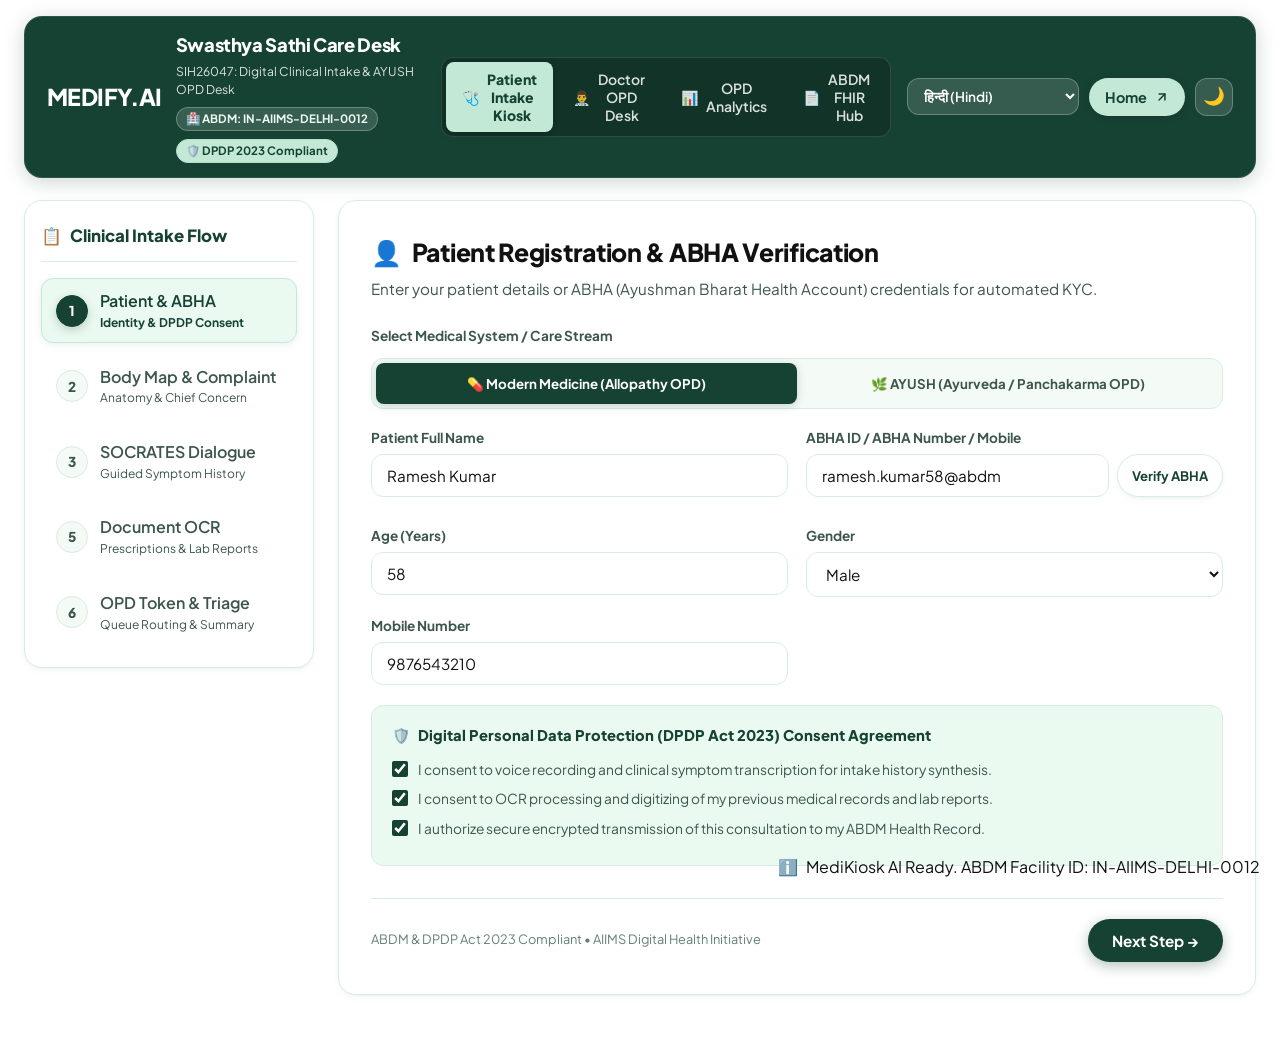
==== commit e12fe5aa: "fixed landing page not openning first" ====
--- a/frontend/index.html
+++ b/frontend/index.html
@@ -1,784 +1,869 @@
 <!DOCTYPE html>
-<html lang="en">
+<html lang="hi" data-theme="light">
+
 <head>
   <meta charset="UTF-8">
   <meta name="viewport" content="width=device-width, initial-scale=1.0">
-  <title>Medify.AI - AI Powered Patient Medical History & Clinical Intake</title>
-  <meta name="description" content="One stop solution for all your medical history. AI powered patient medical history, prescriptions storage, ABDM FHIR records, and clinical analysis.">
+  <title>Swasthya Sathi | Caring Digital Clinical Intake & AYUSH Care Desk</title>
+
+  <!-- Modern Typography (Plus Jakarta Sans & Fira Code) -->
   <link rel="preconnect" href="https://fonts.googleapis.com">
   <link rel="preconnect" href="https://fonts.gstatic.com" crossorigin>
-  <link href="https://fonts.googleapis.com/css2?family=Plus+Jakarta+Sans:wght@400;500;600;700;800;900&family=Fira+Code:wght@400;500&display=swap" rel="stylesheet">
-  <link rel="stylesheet" href="style.css">
+  <link
+    href="https://fonts.googleapis.com/css2?family=Plus+Jakarta+Sans:wght@400;500;600;700;800;900&family=Fira+Code:wght@400;500&display=swap"
+    rel="stylesheet">
+
+  <!-- Stylesheet -->
+  <link rel="stylesheet" href="css/styles.css">
 </head>
+
 <body>
 
-  <!-- ========================================================================= -->
-  <!-- NAVBAR -->
-  <!-- ========================================================================= -->
-  <header class="navbar" id="siteNavbar">
-    <a href="index.html" class="logo" id="navLogo" aria-label="Medify.AI Home">MEDIFY.AI</a>
-    <nav class="nav-links" id="navLinks">
-      <a href="index.html" class="nav-link-item" id="navHome">Home</a>
-      <a href="app.html?role=doctor" class="nav-link-item" id="navHistory" title="View Patient Medical History & OPD Records">History</a>
-      <a href="#features" class="nav-link-item" id="navFeatures">Features</a>
-      <a href="#about" class="nav-link-item" id="navAbout">About</a>
-      <a href="app.html" class="nav-cta-btn" id="navLaunchAppBtn" title="Launch Medify.AI Clinical Platform">
-        <span>Launch App</span>
-        <span class="nav-arrow" aria-hidden="true">
-          <svg viewBox="0 0 24 24" width="16" height="16" fill="none" stroke="currentColor" stroke-width="2.6" stroke-linecap="round" stroke-linejoin="round"><line x1="7" y1="17" x2="17" y2="7"></line><polyline points="7 7 17 7 17 17"></polyline></svg>
-        </span>
-      </a>
-    </nav>
-    <button class="menu-btn" id="menuToggleBtn" aria-label="Open mobile menu" aria-expanded="false" aria-controls="navLinks">
-      <span></span>
-      <span></span>
-      <span></span>
-    </button>
-  </header>
-
-  <!-- ========================================================================= -->
-  <!-- HERO SECTION -->
-  <!-- ========================================================================= -->
-  <section class="hero" id="hero">
-    <div class="hero-content">
-      <div class="hero-badge">
-        <span class="badge-dot"></span>
-        <span>SIH26047 &bull; ABDM FHIR Compliant Care Desk</span>
-      </div>
-
-      <h1>One stop solution for all your<br>medical history</h1>
-      <p>All your medical needs in one go. AI-powered Patient medical history, multilingual clinical intake, and instant ABDM FHIR interoperability.<br>Click below to access the platform or jump directly to any portal.</p>
-      
-      <div class="hero-actions-wrapper">
-        <a href="app.html" class="hero-btn" id="heroCtaBtn" title="Launch Full Medify.AI Application">
-          <span>Explore MEDIFY.AI</span>
-          <span class="hero-arrow-circle" aria-hidden="true">
-            <svg viewBox="0 0 24 24" width="16" height="16" fill="none" stroke="currentColor" stroke-width="2.6" stroke-linecap="round" stroke-linejoin="round"><line x1="7" y1="17" x2="17" y2="7"></line><polyline points="7 7 17 7 17 17"></polyline></svg>
+  <div class="app-container">
+
+    <!-- Top Navigation & Header -->
+    <header class="header-bar">
+      <div class="brand-section">
+        <a href="index.html" class="logo-link">MEDIFY.AI</a>
+        <div class="brand-info">
+          <h1 data-i18n="appTitle">Swasthya Sathi Care Desk</h1>
+          <div class="sub-tag">
+            <span data-i18n="appSub">SIH26047: Digital Clinical Intake & AYUSH OPD Desk</span>
+            <span class="abdm-badge">🏥 ABDM: IN-AIIMS-DELHI-0012</span>
+            <span class="dpdp-badge">🛡️ DPDP 2023 Compliant</span>
+          </div>
+        </div>
+      </div>
+
+      <!-- Role Nav Tabs -->
+      <nav class="nav-tabs-wrapper">
+        <button type="button" class="nav-tab-btn active" data-target="kiosk">
+          <span>🩺</span> <span data-i18n="tabKiosk">Patient Intake Kiosk</span>
+        </button>
+        <button type="button" class="nav-tab-btn" data-target="doctor">
+          <span>👨‍⚕️</span> <span data-i18n="tabDoctor">Doctor OPD Desk</span>
+        </button>
+        <button type="button" class="nav-tab-btn" data-target="analytics">
+          <span>📊</span> <span data-i18n="tabAnalytics">OPD Analytics</span>
+        </button>
+        <button type="button" class="nav-tab-btn" data-target="fhir">
+          <span>📄</span> <span data-i18n="tabFhir">ABDM FHIR Hub</span>
+        </button>
+      </nav>
+
+      <!-- Header Actions -->
+      <div class="header-actions">
+        <select id="globalLangSelect" class="lang-selector" aria-label="Select Language">
+          <option value="en">English</option>
+          <option value="hi" selected>हिन्दी (Hindi)</option>
+          <option value="mr">मराठी (Marathi)</option>
+          <option value="ta">தமிழ் (Tamil)</option>
+          <option value="te">తెలుగు (Telugu)</option>
+          <option value="bn">বাংলা (Bengali)</option>
+          <option value="gu">ગુજરાતી (Gujarati)</option>
+          <option value="kn">ಕನ್ನಡ (Kannada)</option>
+        </select>
+
+        <a href="index.html" class="btn btn-home-cta" title="Back to Landing Page">
+          <span>Home</span>
+          <span class="home-arrow" aria-hidden="true">
+            <svg viewBox="0 0 24 24" width="14" height="14" fill="none" stroke="currentColor" stroke-width="2.6"
+              stroke-linecap="round" stroke-linejoin="round">
+              <line x1="7" y1="17" x2="17" y2="7"></line>
+              <polyline points="7 7 17 7 17 17"></polyline>
+            </svg>
           </span>
         </a>
-      </div>
-
-      <!-- Quick Access Portal Launchers -->
-      <div class="hero-portals">
-        <span class="portals-label">Instant Portal Access:</span>
-        <div class="portal-pills-grid">
-          <a href="app.html?role=kiosk" class="portal-pill" id="pillKiosk" title="Launch Patient Intake Kiosk">
-            <span class="pill-emoji">🩺</span>
-            <span class="pill-text">Patient Intake</span>
-          </a>
-          <a href="app.html?role=doctor" class="portal-pill" id="pillDoctor" title="Launch Doctor OPD Desk">
-            <span class="pill-emoji">👨‍⚕️</span>
-            <span class="pill-text">Doctor OPD Desk</span>
-          </a>
-          <a href="app.html?role=analytics" class="portal-pill" id="pillAnalytics" title="Launch OPD Analytics">
-            <span class="pill-emoji">📊</span>
-            <span class="pill-text">OPD Analytics</span>
-          </a>
-          <a href="app.html?role=fhir" class="portal-pill" id="pillFhir" title="Launch ABDM FHIR Hub">
-            <span class="pill-emoji">📄</span>
-            <span class="pill-text">ABDM FHIR Hub</span>
-          </a>
-          <button type="button" class="portal-pill pill-demo" id="pillLiveDemo" title="Try Live AI Symptom Simulator">
-            <span class="pill-emoji">⚡</span>
-            <span class="pill-text">Try Live AI Demo</span>
-          </button>
-        </div>
-      </div>
+
+        <button type="button" id="themeToggleBtn" class="icon-btn" title="Switch to Dark Mode"
+          aria-label="Switch to Dark Mode" aria-pressed="false">
+          <span class="theme-toggle-icon" aria-hidden="true">🌙</span>
+        </button>
+      </div>
+    </header>
+
+    <!-- Emergency Triage Red-Flag Alert Ticker -->
+    <div id="emergencyTicker" class="emergency-ticker">
+      <div class="content">
+        <span class="pulse-badge">CRITICAL TRIAGE</span>
+        <span id="emergencyTickerText">EMERGENCY RED-FLAG INTERCEPTED: Severe symptoms requiring immediate physician
+          attention!</span>
+      </div>
+      <button type="button" class="btn btn-secondary btn-sm" onclick="window.app.switchRole('doctor')">View in OPD Desk
+        →</button>
     </div>
-  </section>
-
-  <!-- ========================================================================= -->
-  <!-- FEATURES SECTION -->
-  <!-- ========================================================================= -->
-  <section class="features" id="features">
-    <div class="features-header">
-      <h2 class="section-title">Core Intelligence Modules</h2>
-      <p class="section-subtitle">Engineered for seamless clinical intake, standardized storage, and real-time AI diagnostic insights.</p>
-    </div>
-
-    <!-- Feature 1: Analyze -->
-    <div class="feature-row" id="featureAnalyze">
-      <div class="feature-icon" aria-hidden="true">
-        <svg viewBox="0 0 48 48" fill="none" xmlns="http://www.w3.org/2000/svg">
-          <path d="M8 30 L16 20 L22 26 L32 14" stroke="#ffffff" stroke-width="2.8" stroke-linecap="round" stroke-linejoin="round"/>
-          <circle cx="30" cy="30" r="9" stroke="#ffffff" stroke-width="2.8"/>
-          <line x1="36.5" y1="36.5" x2="42" y2="42" stroke="#ffffff" stroke-width="2.8" stroke-linecap="round"/>
-        </svg>
-      </div>
-      <h2>Analyze</h2>
-      <p>Analyze all of the patient's medical history with AI powered mechanism, real-time emergency triage interception, and disease pattern tracking.</p>
-      
-      <div class="feature-buttons-group">
-        <a href="app.html?role=analytics" class="feature-action-btn" id="btnFeatureAnalyzeApp" title="Open OPD Analytics Portal">
-          <span>Launch AI Analytics</span>
-          <svg viewBox="0 0 24 24" width="16" height="16" fill="none" stroke="currentColor" stroke-width="2.5" stroke-linecap="round" stroke-linejoin="round"><line x1="5" y1="12" x2="19" y2="12"></line><polyline points="12 5 19 12 12 19"></polyline></svg>
-        </a>
-        <button type="button" class="feature-demo-btn" id="btnFeatureAnalyzeDemo" data-feature="analyze" title="Preview AI Analytics & Triage Demo">
-          <span>Preview Analysis Demo</span>
-          <span class="btn-subicon">🔍</span>
-        </button>
-      </div>
-    </div>
-
-    <!-- Feature 2: Store -->
-    <div class="feature-row" id="featureStore">
-      <div class="feature-icon" aria-hidden="true">
-        <svg viewBox="0 0 48 48" fill="none" xmlns="http://www.w3.org/2000/svg">
-          <rect x="8" y="12" width="32" height="7" rx="1.5" stroke="#ffffff" stroke-width="2.8" stroke-linejoin="round"/>
-          <path d="M10 19 L10 34 A2 2 0 0 0 12 36 L36 36 A2 2 0 0 0 38 34 L38 19" stroke="#ffffff" stroke-width="2.8" stroke-linejoin="round"/>
-          <line x1="20" y1="25" x2="28" y2="25" stroke="#ffffff" stroke-width="2.8" stroke-linecap="round"/>
-        </svg>
-      </div>
-      <h2>Store</h2>
-      <p>Store all prescriptions and medicines (ongoing/completed) in one place with ABDM FHIR R4 interoperability and cryptographic health vault encryption.</p>
-      
-      <div class="feature-buttons-group">
-        <a href="app.html?role=fhir" class="feature-action-btn" id="btnFeatureStoreApp" title="Open ABDM FHIR Records Hub">
-          <span>View ABDM Records</span>
-          <svg viewBox="0 0 24 24" width="16" height="16" fill="none" stroke="currentColor" stroke-width="2.5" stroke-linecap="round" stroke-linejoin="round"><line x1="5" y1="12" x2="19" y2="12"></line><polyline points="12 5 19 12 12 19"></polyline></svg>
-        </a>
-        <button type="button" class="feature-demo-btn" id="btnFeatureStoreDemo" data-feature="store" title="Explore ABDM FHIR Payload Storage">
-          <span>Explore FHIR Vault</span>
-          <span class="btn-subicon">📁</span>
-        </button>
-      </div>
-    </div>
-
-    <!-- Feature 3: Summarize -->
-    <div class="feature-row" id="featureSummarize">
-      <div class="feature-icon" aria-hidden="true">
-        <svg viewBox="0 0 48 48" fill="none" xmlns="http://www.w3.org/2000/svg">
-          <path d="M24 16 C21 13.5 15 12.5 10 13.5 L10 33 C15 32 21 33 24 35.5 C27 33 33 32 38 33 L38 13.5 C33 12.5 27 13.5 24 16 Z" stroke="#ffffff" stroke-width="2.8" stroke-linejoin="round"/>
-          <line x1="24" y1="16" x2="24" y2="35.5" stroke="#ffffff" stroke-width="2.8"/>
-        </svg>
-      </div>
-      <h2>Summarize</h2>
-      <p>Summarize all of the patient's medical history and diseases with integrated clinical AI chat support, SOCRATES pain mapping, and AYUSH Prakriti profiling.</p>
-      
-      <div class="feature-buttons-group">
-        <a href="app.html?role=doctor" class="feature-action-btn" id="btnFeatureSummarizeApp" title="Open Doctor OPD Clinical Desk">
-          <span>Open Doctor OPD Desk</span>
-          <svg viewBox="0 0 24 24" width="16" height="16" fill="none" stroke="currentColor" stroke-width="2.5" stroke-linecap="round" stroke-linejoin="round"><line x1="5" y1="12" x2="19" y2="12"></line><polyline points="12 5 19 12 12 19"></polyline></svg>
-        </a>
-        <button type="button" class="feature-demo-btn" id="btnFeatureSummarizeDemo" data-feature="summarize" title="Preview Doctor AI Summary & SOCRATES Chat">
-          <span>View AI Summary Demo</span>
-          <span class="btn-subicon">💬</span>
-        </button>
-      </div>
-    </div>
-
-  </section>
-
-  <!-- ========================================================================= -->
-  <!-- FOOTER -->
-  <!-- ========================================================================= -->
-  <footer class="site-footer" id="about">
-    <div class="footer-links">
-      <div class="footer-col">
-        <h4 class="footer-col-title">Platform &amp; Portals</h4>
-        <a href="#features" id="footerServicesLink">Services</a>
-        <a href="app.html?role=kiosk" id="footerKioskLink">Patient Intake</a>
-        <a href="app.html?role=doctor" id="footerDoctorLink">Doctor OPD Desk</a>
-        <button type="button" class="footer-link-btn" id="footerPrivacyBtn" aria-label="Read Privacy Policy">Privacy Policy</button>
-        <button type="button" class="footer-link-btn" id="footerTermsBtn" aria-label="Read Terms and Conditions">Terms &amp; Conditions</button>
-      </div>
-      <div class="footer-col">
-        <h4 class="footer-col-title">Company &amp; Compliance</h4>
-        <button type="button" class="footer-link-btn" id="footerAboutBtn" aria-label="About Medify.AI">About us</button>
-        <button type="button" class="footer-link-btn" id="footerContactBtn" aria-label="Contact Medify.AI Team">Contact Us</button>
-        <a href="app.html?role=fhir" id="footerFhirLink">ABDM FHIR Hub</a>
-        <a href="app.html?role=analytics" id="footerAnalyticsLink">OPD Analytics</a>
-      </div>
-    </div>
-
-    <div class="footer-bottom">
-      <span class="footer-credit">&copy; 2026 Tahseen Pvt Limited.Co &bull; All Rights Reserved.</span>
-      <span class="footer-logo">MEDIFY.AI</span>
-    </div>
-  </footer>
-
-  <!-- ========================================================================= -->
-  <!-- MODAL 1: PRIVACY POLICY (DPDP ACT 2023) -->
-  <!-- ========================================================================= -->
-  <div class="modal-backdrop" id="privacyModal" role="dialog" aria-modal="true" aria-labelledby="privacyModalTitle" hidden>
+
+    <!-- ========================================================================= -->
+    <!-- VIEW 1: PATIENT INTAKE KIOSK -->
+    <!-- ========================================================================= -->
+    <main id="kioskSection" class="view-section active">
+      <div class="kiosk-container">
+
+        <!-- Stepper Sidebar -->
+        <aside class="kiosk-stepper-card">
+          <div class="kiosk-stepper-title">
+            <span>📋</span> <span>Clinical Intake Flow</span>
+          </div>
+
+          <div class="kiosk-step-item active" data-step="1">
+            <div class="step-num-badge">1</div>
+            <div>
+              <div style="font-weight:600;">Patient & ABHA</div>
+              <div style="font-size:0.75rem;">Identity & DPDP Consent</div>
+            </div>
+          </div>
+
+          <div class="kiosk-step-item" data-step="2">
+            <div class="step-num-badge">2</div>
+            <div>
+              <div style="font-weight:600;">Body Map & Complaint</div>
+              <div style="font-size:0.75rem;">Anatomy & Chief Concern</div>
+            </div>
+          </div>
+
+          <div class="kiosk-step-item" data-step="3">
+            <div class="step-num-badge">3</div>
+            <div>
+              <div style="font-weight:600;">SOCRATES Dialogue</div>
+              <div style="font-size:0.75rem;">Guided Symptom History</div>
+            </div>
+          </div>
+
+          <div class="kiosk-step-item" data-step="4" style="display:none;">
+            <div class="step-num-badge">4</div>
+            <div>
+              <div style="font-weight:600;">AYUSH Pariksha</div>
+              <div style="font-size:0.75rem;">Prakriti & Agni Assessment</div>
+            </div>
+          </div>
+
+          <div class="kiosk-step-item" data-step="5">
+            <div class="step-num-badge">5</div>
+            <div>
+              <div style="font-weight:600;">Document OCR</div>
+              <div style="font-size:0.75rem;">Prescriptions & Lab Reports</div>
+            </div>
+          </div>
+
+          <div class="kiosk-step-item" data-step="6">
+            <div class="step-num-badge">6</div>
+            <div>
+              <div style="font-weight:600;">OPD Token & Triage</div>
+              <div style="font-size:0.75rem;">Queue Routing & Summary</div>
+            </div>
+          </div>
+        </aside>
+
+        <!-- Main Kiosk Panel -->
+        <div class="kiosk-main-panel">
+
+          <!-- STEP 1: Patient Identity, ABHA & DPDP Consent -->
+          <div id="kioskStep1" class="kiosk-step-content active">
+            <div class="step-header">
+              <h2><span>👤</span> <span>Patient Registration & ABHA Verification</span></h2>
+              <p>Enter your patient details or ABHA (Ayushman Bharat Health Account) credentials for automated KYC.</p>
+            </div>
+
+            <!-- Clinical Stream Selector -->
+            <div class="form-group" style="margin-bottom:18px;">
+              <label class="form-label">Select Medical System / Care Stream</label>
+              <div class="stream-toggle-box">
+                <button type="button" class="stream-option-btn active allopathy" data-stream="allopathy">
+                  💊 Modern Medicine (Allopathy OPD)
+                </button>
+                <button type="button" class="stream-option-btn ayush" data-stream="ayush">
+                  🌿 AYUSH (Ayurveda / Panchakarma OPD)
+                </button>
+              </div>
+            </div>
+
+            <div class="form-grid-2">
+              <div class="form-group">
+                <label class="form-label">Patient Full Name</label>
+                <input type="text" id="patientNameInput" class="form-input" value="Ramesh Kumar"
+                  placeholder="e.g. Ramesh Kumar">
+              </div>
+
+              <div class="form-group">
+                <label class="form-label">ABHA ID / ABHA Number / Mobile</label>
+                <div class="input-with-action">
+                  <input type="text" id="patientAbhaInput" class="form-input" value="ramesh.kumar58@abdm"
+                    placeholder="e.g. 91-4829-1029-4412">
+                  <button type="button" id="verifyAbhaBtn" class="btn btn-secondary btn-sm">Verify ABHA</button>
+                </div>
+                <div id="abhaVerifyStatus" style="margin-top:4px;"></div>
+              </div>
+
+              <div class="form-group">
+                <label class="form-label">Age (Years)</label>
+                <input type="number" id="patientAgeInput" class="form-input" value="58" min="1" max="120">
+              </div>
+
+              <div class="form-group">
+                <label class="form-label">Gender</label>
+                <select id="patientGenderSelect" class="form-select">
+                  <option value="Male" selected>Male</option>
+                  <option value="Female">Female</option>
+                  <option value="Other">Other</option>
+                </select>
+              </div>
+
+              <div class="form-group">
+                <label class="form-label">Mobile Number</label>
+                <input type="tel" id="patientPhoneInput" class="form-input" value="9876543210"
+                  placeholder="10-digit mobile number">
+              </div>
+            </div>
+
+            <!-- DPDP 2023 Granular Consent Box -->
+            <div class="dpdp-consent-box">
+              <div class="dpdp-consent-title">
+                <span>🛡️</span> <span>Digital Personal Data Protection (DPDP Act 2023) Consent Agreement</span>
+              </div>
+              <label class="consent-checkbox-item">
+                <input type="checkbox" id="consentVoiceCheck" checked>
+                <span>I consent to voice recording and clinical symptom transcription for intake history
+                  synthesis.</span>
+              </label>
+              <label class="consent-checkbox-item">
+                <input type="checkbox" id="consentOcrCheck" checked>
+                <span>I consent to OCR processing and digitizing of my previous medical records and lab reports.</span>
+              </label>
+              <label class="consent-checkbox-item">
+                <input type="checkbox" id="consentAbhaCheck" checked>
+                <span>I authorize secure encrypted transmission of this consultation to my ABDM Health Record.</span>
+              </label>
+            </div>
+          </div>
+
+          <!-- STEP 2: Anatomical Body Map & Chief Complaints -->
+          <div id="kioskStep2" class="kiosk-step-content">
+            <div class="step-header">
+              <h2><span>🗺️</span> <span>Select Anatomical Region & Chief Concern</span></h2>
+              <p>Tap on the human body diagram or select from common complaints below.</p>
+            </div>
+
+            <div class="body-map-layout">
+              <!-- SVG Interactive Body Map -->
+              <div class="body-map-card">
+                <div class="body-svg-container">
+                  <svg viewBox="0 0 200 320" style="width:100%;height:100%;">
+                    <!-- Head -->
+                    <circle cx="100" cy="35" r="22" class="body-region-target" data-region="head" />
+                    <text x="100" y="38" text-anchor="middle" font-size="9" font-weight="700"
+                      pointer-events="none">Head</text>
+
+                    <!-- Neck -->
+                    <rect x="94" y="58" width="12" height="12" class="body-region-target" data-region="throat" />
+
+                    <!-- Chest -->
+                    <path d="M72 72 L128 72 L120 135 L80 135 Z" class="body-region-target active" data-region="chest" />
+                    <text x="100" y="105" text-anchor="middle" font-size="10" font-weight="700"
+                      pointer-events="none">Chest</text>
+
+                    <!-- Abdomen -->
+                    <path d="M80 138 L120 138 L115 185 L85 185 Z" class="body-region-target" data-region="abdomen" />
+                    <text x="100" y="162" text-anchor="middle" font-size="10" font-weight="700"
+                      pointer-events="none">Abdomen</text>
+
+                    <!-- Arms -->
+                    <path d="M68 76 L45 155 L55 160 L72 90 Z" class="body-region-target" data-region="joints" />
+                    <path d="M132 76 L155 155 L145 160 L128 90 Z" class="body-region-target" data-region="joints" />
+
+                    <!-- Pelvis -->
+                    <path d="M85 188 L115 188 L118 215 L82 215 Z" class="body-region-target" data-region="pelvis" />
+
+                    <!-- Legs & Knees -->
+                    <path d="M82 218 L76 300 L90 300 L97 218 Z" class="body-region-target" data-region="joints" />
+                    <path d="M118 218 L124 300 L110 300 L103 218 Z" class="body-region-target" data-region="joints" />
+                    <text x="100" y="260" text-anchor="middle" font-size="10" font-weight="700"
+                      pointer-events="none">Joints</text>
+                  </svg>
+                </div>
+
+                <div class="body-quick-pills">
+                  <button type="button" class="body-pill-btn active" data-region="chest">Chest</button>
+                  <button type="button" class="body-pill-btn" data-region="head">Head</button>
+                  <button type="button" class="body-pill-btn" data-region="abdomen">Abdomen</button>
+                  <button type="button" class="body-pill-btn" data-region="joints">Joints</button>
+                  <button type="button" class="body-pill-btn" data-region="skin">Skin</button>
+                  <button type="button" class="body-pill-btn" data-region="whole_body">Full Body</button>
+                </div>
+              </div>
+
+              <!-- Complaints Grid -->
+              <div>
+                <div id="complaintsGrid" class="complaints-grid">
+                  <!-- Dynamically Populated -->
+                </div>
+
+                <!-- Voice Input Bar -->
+                <div class="voice-intake-bar">
+                  <button type="button" id="voiceMicBtn" class="voice-mic-btn" title="Tap to Speak">
+                    🎤
+                  </button>
+                  <div class="voice-status-text">
+                    <div id="voiceStatusLabel" class="status-label" data-i18n="voicePrompt">Tap Mic to Speak in Your
+                      Language</div>
+                    <div id="voiceTranscriptPreview" class="transcript-preview">Hindi, English, Marathi, Tamil, Telugu,
+                      Bengali supported.</div>
+                  </div>
+                  <div class="audio-waveform">
+                    <div class="waveform-bar"></div>
+                    <div class="waveform-bar"></div>
+                    <div class="waveform-bar"></div>
+                    <div class="waveform-bar"></div>
+                    <div class="waveform-bar"></div>
+                  </div>
+                </div>
+              </div>
+            </div>
+          </div>
+
+          <!-- STEP 3: SOCRATES Guided Dialogue -->
+          <div id="kioskStep3" class="kiosk-step-content">
+            <div class="step-header">
+              <h2><span>🩺</span> <span>Clinical Symptom Exploration (SOCRATES Engine)</span></h2>
+              <p>Our intelligent assistant asks targeted clinical questions to build your comprehensive case history.
+              </p>
+            </div>
+
+            <div class="socrates-card">
+              <div style="display:flex;align-items:center;justify-content:space-between;">
+                <span id="socratesFieldBadge" class="socrates-field-badge">SOCRATES: CHARACTER</span>
+                <span id="socratesStepNum" style="font-size:0.8rem;color:var(--text-muted);">Step 1 of 8</span>
+              </div>
+
+              <div id="socratesQuestionHeading" class="socrates-question-heading">
+                How would you describe the sensation or type of pain?
+              </div>
+              <div id="socratesQuestionVernacular" class="socrates-question-vernacular">
+                आप दर्द या परेशानी की प्रकृति को कैसा महसूस करते हैं?
+              </div>
+
+              <div id="socratesOptionsGrid" class="socrates-options-grid">
+                <!-- Dynamically Populated -->
+              </div>
+            </div>
+
+            <!-- Visual VAS Pain Severity Slider -->
+            <div class="severity-slider-box">
+              <div class="slider-labels-row">
+                <span>Mild Discomfort (1)</span>
+                <span data-i18n="severityLabel">Pain / Discomfort Intensity (1 to 10)</span>
+                <span>Severe / Unbearable (10)</span>
+              </div>
+              <input type="range" id="severitySlider" class="severity-slider" min="1" max="10" value="8">
+              <div class="severity-display-row">
+                <span id="severityEmoji" class="severity-emoji">😣</span>
+                <span id="severityScoreBadge" class="severity-score-badge">8/10</span>
+              </div>
+            </div>
+          </div>
+
+          <!-- STEP 4: AYUSH Pariksha & Prakriti Calculation -->
+          <div id="kioskStep4" class="kiosk-step-content">
+            <div class="step-header">
+              <h2><span>🌿</span> <span>AYUSH Ashtavidha & Dashavidha Pariksha</span></h2>
+              <p>Ayurvedic constitutional Prakriti analysis, Agni (digestive capacity) and Koshtha assessment.</p>
+            </div>
+
+            <div id="ayushPrakritiResultBox" class="dpdp-consent-box"
+              style="display:none;margin-bottom:20px;border-color:var(--ayush-primary);">
+              <!-- Populated on calculation -->
+            </div>
+
+            <div id="ayushQuestionsGrid" class="ayush-pariksha-grid">
+              <!-- Dynamically Populated -->
+            </div>
+
+            <div class="form-group" style="margin-top:16px;">
+              <label class="form-label">Ahara & Vihara (Dietary habits, routine and sleep patterns)</label>
+              <input type="text" id="ayushLifestyleNotes" class="form-input"
+                value="Sour and fermented diet, tea 4x/day, sleeping after 12:30 AM.">
+            </div>
+          </div>
+
+          <!-- STEP 5: Medical Document Digitizer & OCR -->
+          <div id="kioskStep5" class="kiosk-step-content">
+            <div class="step-header">
+              <h2><span>📄</span> <span>Medical Record Digitizer & OCR Engine</span></h2>
+              <p>Upload previous doctor prescriptions or pathology lab reports for instant AI extraction.</p>
+            </div>
+
+            <div class="ocr-layout">
+              <div>
+                <div class="dropzone-box" onclick="document.getElementById('docFileInput').click()">
+                  <div class="dropzone-icon">📤</div>
+                  <div style="font-weight:600;">Drag & drop prescription/lab report</div>
+                  <div style="font-size:0.8rem;color:var(--text-muted);">Supports PNG, JPG, PDF or Text files</div>
+                  <input type="file" id="docFileInput" style="display:none;"
+                    onchange="window.kioskModule.handleCustomDocumentUpload()">
+                </div>
+
+                <!-- 1-Click Sample Medical Records -->
+                <div style="margin-top:16px;">
+                  <div style="font-weight:700;font-size:0.9rem;margin-bottom:8px;color:var(--text-main);"
+                    data-i18n="sampleDocsTitle">
+                    Load Realistic Sample Records (1-Click)
+                  </div>
+                  <div id="sampleDocsList" class="sample-docs-list">
+                    <!-- Dynamically Populated -->
+                  </div>
+                </div>
+              </div>
+
+              <!-- OCR Extracted Results Panel -->
+              <div class="ocr-results-panel">
+                <div
+                  style="font-weight:700;font-size:0.95rem;margin-bottom:12px;display:flex;align-items:center;gap:6px;">
+                  <span>⚡</span> <span>Extracted Clinical Data (Medications & Labs)</span>
+                </div>
+                <div id="ocrExtractedResults">
+                  <div style="font-size:0.85rem;color:var(--text-muted);text-align:center;padding:40px 0;">
+                    Click any sample document above or upload a prescription to extract structured medications and
+                    abnormal lab values.
+                  </div>
+                </div>
+
+                <div class="form-group" style="margin-top:14px;">
+                  <label class="form-label">Or Paste Prescription / Lab Text Directly</label>
+                  <textarea id="customDocTextInput" class="form-textarea" rows="2"
+                    placeholder="e.g. Tab Telma 40mg 1-0-0, HbA1c 9.2%, Serum Creatinine 1.9 mg/dL"></textarea>
+                  <button type="button" id="processCustomDocBtn" class="btn btn-secondary btn-sm"
+                    style="margin-top:6px;align-self:flex-end;">Digitize Text</button>
+                </div>
+              </div>
+            </div>
+          </div>
+
+          <!-- STEP 6: OPD Token & Final Summary -->
+          <div id="kioskStep6" class="kiosk-step-content">
+            <div class="step-header" style="text-align:center;">
+              <h2><span>✅</span> <span>Clinical Intake Complete!</span></h2>
+              <p>Your structured clinical case summary has been sent directly to the attending OPD Physician.</p>
+            </div>
+
+            <div class="token-card">
+              <span id="kioskTokenTriageBadge" class="dpdp-badge">ROUTINE OPD QUEUE</span>
+              <div class="token-number-large" id="kioskTokenNumberDisplay">OPD-03</div>
+              <div id="kioskTokenPatientName" style="font-weight:700;font-size:1.1rem;">Ramesh Kumar (58 Y / Male)</div>
+              <div id="kioskTokenWaitTime" style="color:var(--cyan-accent);font-size:0.9rem;margin-top:4px;">Estimated
+                Wait: ~8 Minutes (Room 104)</div>
+
+              <div class="token-qr-mock">
+                <svg viewBox="0 0 100 100">
+                  <rect width="100" height="100" fill="white" />
+                  <rect x="10" y="10" width="25" height="25" fill="#0f172a" />
+                  <rect x="65" y="10" width="25" height="25" fill="#0f172a" />
+                  <rect x="10" y="65" width="25" height="25" fill="#0f172a" />
+                  <rect x="15" y="15" width="15" height="15" fill="white" />
+                  <rect x="70" y="15" width="15" height="15" fill="white" />
+                  <rect x="15" y="70" width="15" height="15" fill="white" />
+                  <rect x="18" y="18" width="9" height="9" fill="#0f172a" />
+                  <rect x="73" y="18" width="9" height="9" fill="#0f172a" />
+                  <rect x="18" y="73" width="9" height="9" fill="#0f172a" />
+                  <rect x="42" y="15" width="10" height="10" fill="#0f172a" />
+                  <rect x="42" y="40" width="16" height="16" fill="#164234" />
+                  <rect x="65" y="65" width="12" height="12" fill="#0f172a" />
+                  <rect x="80" y="80" width="10" height="10" fill="#0f172a" />
+                </svg>
+              </div>
+
+              <div style="font-size:0.8rem;color:var(--text-muted);margin-top:10px;">
+                Scan QR at Doctor Desk for Instant Profile Loading | ABHA Verified
+              </div>
+            </div>
+
+            <div
+              style="margin-top:24px;background:var(--bg-secondary);padding:18px;border-radius:var(--radius-md);border:1px solid var(--border-color);box-shadow:var(--shadow-sm);">
+              <div style="font-weight:700;font-size:0.95rem;margin-bottom:6px;color:var(--primary);">
+                Clinical Intake Summary & Doctor Care Notes
+              </div>
+              <div id="kioskSummaryNarrative" class="hpi-narrative-text">
+                Patient presenting with intermittent retrosternal chest heaviness for 3 days. Known hypertensive and
+                diabetic.
+              </div>
+            </div>
+          </div>
+
+          <!-- Footer Actions -->
+          <footer class="kiosk-footer-actions">
+            <button type="button" id="kioskPrevBtn" class="btn btn-secondary" style="display:none;"
+              data-i18n="prevStep">
+              ← Previous
+            </button>
+            <div style="font-size:0.8rem;color:var(--text-dim);">
+              ABDM & DPDP Act 2023 Compliant • AIIMS Digital Health Initiative
+            </div>
+            <button type="button" id="kioskNextBtn" class="btn btn-primary" data-i18n="nextStep">
+              Next Step →
+            </button>
+          </footer>
+
+        </div>
+      </div>
+    </main>
+
+    <!-- ========================================================================= -->
+    <!-- VIEW 2: DOCTOR OPD CONSULTATION DESK -->
+    <!-- ========================================================================= -->
+    <main id="doctorSection" class="view-section">
+      <div class="doctor-desk-layout">
+
+        <!-- OPD Live Queue Column -->
+        <aside class="opd-queue-card">
+          <div class="queue-header">
+            <div>
+              <div style="font-weight:700;font-size:1.05rem;">Live OPD Queue</div>
+              <div id="opdQueueCount" style="font-size:0.8rem;color:var(--text-muted);">2 Waiting</div>
+            </div>
+            <button type="button" class="btn btn-secondary btn-sm" onclick="window.doctorModule.refreshQueue()">🔄
+              Refresh</button>
+          </div>
+
+          <div id="opdQueueItems" class="queue-items-scroll">
+            <!-- Dynamically Populated -->
+          </div>
+        </aside>
+
+        <!-- Deep Clinical Case Sheet Workspace -->
+        <div class="patient-case-workspace">
+
+          <!-- Patient Banner -->
+          <div class="patient-header-banner">
+            <div style="display:flex;align-items:center;gap:16px;">
+              <div class="patient-avatar-box">RK</div>
+              <div>
+                <div style="display:flex;align-items:center;gap:10px;">
+                  <h2 id="docPatientName" style="font-size:1.4rem;font-weight:700;">Ramesh Kumar</h2>
+                  <span id="docTriageBadge" class="dpdp-badge">ROUTINE OPD</span>
+                </div>
+                <div id="docPatientMeta" style="font-size:0.85rem;color:var(--text-muted);margin-top:2px;">
+                  58 Years / Male | Token: OPD-A04 | Phone: 9876543210
+                </div>
+              </div>
+            </div>
+            <div style="text-align:right;">
+              <span class="abdm-badge" id="docPatientAbha">ramesh.kumar58@abdm</span>
+              <div style="font-size:0.75rem;color:var(--triage-green);margin-top:4px;">✓ ABDM KYC Verified</div>
+            </div>
+          </div>
+
+          <!-- Case Sections Grid -->
+          <div class="case-section-box">
+            <div class="case-section-title">
+              <span>🩺</span> <span>Chief Concern & Comprehensive History of Present Illness (HPI)</span>
+            </div>
+            <div style="font-weight:700;font-size:0.95rem;color:var(--primary);margin-bottom:6px;">
+              Chief Concern: <span id="docChiefComplaint">Chest Heaviness & Diabetes Routine Review</span>
+            </div>
+            <div id="docHpiNarrative" class="hpi-narrative-text">
+              58M presenting with intermittent dull chest pressure for 3 days on walking. Denies radiation, acute
+              diaphoresis, or syncope. Known diabetic on oral hypoglycemic agents.
+            </div>
+          </div>
+
+          <div class="form-grid-2">
+            <!-- Past History & Allergies -->
+            <div class="case-section-box">
+              <div class="case-section-title">
+                <span>📋</span> <span>Past History & Allergies</span>
+              </div>
+              <div style="margin-bottom:10px;">
+                <div style="font-size:0.8rem;color:var(--text-muted);margin-bottom:4px;">Past Medical History:</div>
+                <div id="docPastHistoryTags" class="tag-list">
+                  <span class="tag-item">Type 2 Diabetes Mellitus</span>
+                  <span class="tag-item">Essential Hypertension</span>
+                </div>
+              </div>
+              <div>
+                <div style="font-size:0.8rem;color:var(--text-muted);margin-bottom:4px;">Drug Allergies:</div>
+                <div id="docAllergiesTags" class="tag-list">
+                  <span class="tag-item allergy">NKDA (No Known Drug Allergies)</span>
+                </div>
+              </div>
+            </div>
+
+            <!-- Reconciled Medications & Labs -->
+            <div class="case-section-box">
+              <div class="case-section-title">
+                <span>💊</span> <span>Scanned Meds & Abnormal Lab Badges</span>
+              </div>
+              <div id="docReconciledMeds" style="margin-bottom:10px;">
+                <!-- Extracted Meds -->
+              </div>
+              <div id="docInvestigationBadges">
+                <!-- Abnormal Labs -->
+              </div>
+            </div>
+          </div>
+
+          <!-- AYUSH Assessment Card (Visible if AYUSH stream) -->
+          <div id="docAyushAssessmentPanel" class="case-section-box"
+            style="display:none;border-color:var(--ayush-primary);">
+            <div class="case-section-title" style="color:var(--ayush-primary);">
+              <span>🌿</span> <span>AYUSH Prakriti & Nidana Assessment</span>
+            </div>
+            <div class="form-grid-2">
+              <div>
+                <div style="font-size:0.85rem;"><strong>Dominant Prakriti:</strong> <span id="docAyushPrakriti">Vata
+                    Dominant</span></div>
+                <div style="font-size:0.85rem;margin-top:4px;"><strong>Agni:</strong> <span id="docAyushAgni">Manda
+                    Agni</span></div>
+                <div style="font-size:0.85rem;margin-top:4px;"><strong>Koshtha:</strong> <span
+                    id="docAyushKoshtha">Krura Koshtha</span></div>
+              </div>
+              <div>
+                <div style="font-size:0.85rem;"><strong>Nidana (Causative factors):</strong></div>
+                <div id="docAyushNidana" style="font-size:0.8rem;color:var(--text-muted);">Vidahi Ahara Sevana</div>
+              </div>
+            </div>
+          </div>
+
+          <!-- Diagnostic Assistant: ICD-10 & NAMASTE AYUSH Suggestions -->
+          <div class="case-section-box">
+            <div class="case-section-title">
+              <span>🏷️</span> <span>Doctor's Diagnostic Impressions & Codes (1-Click Apply)</span>
+            </div>
+            <div id="docIcdSuggestions" class="tag-list" style="margin-bottom:12px;">
+              <!-- ICD-10 & NAMASTE Chips -->
+            </div>
+            <div class="form-group">
+              <label class="form-label">Final Clinical Diagnosis</label>
+              <input type="text" id="docDiagnosisInput" class="form-input"
+                value="E11.65 - Type 2 diabetes mellitus with hyperglycemia; I20.9 - Angina pectoris">
+            </div>
+          </div>
+
+          <!-- Physician Notes -->
+          <div class="case-section-box">
+            <div class="case-section-title">
+              <span>📝</span> <span>Physician Clinical Notes & Observations</span>
+            </div>
+            <textarea id="docClinicalNotesInput" class="form-textarea" rows="3"
+              placeholder="Add doctor observations, examination notes or clinical advice..."></textarea>
+            <button type="button" id="saveDoctorNotesBtn" class="btn btn-secondary btn-sm" style="margin-top:8px;">Save
+              Notes</button>
+          </div>
+
+          <!-- Smart E-Prescription Builder -->
+          <div class="case-section-box">
+            <div style="display:flex;align-items:center;justify-content:space-between;margin-bottom:10px;">
+              <div class="case-section-title" style="margin-bottom:0;border-bottom:none;">
+                <span>💊</span> <span>E-Prescription & Treatment Orders</span>
+              </div>
+              <button type="button" id="doctorAddRxBtn" class="btn btn-secondary btn-sm">+ Add Medicine</button>
+            </div>
+
+            <table class="prescription-table">
+              <thead>
+                <tr>
+                  <th>Medicine / Formulation</th>
+                  <th>Strength</th>
+                  <th>Frequency</th>
+                  <th>Duration</th>
+                  <th>Instructions</th>
+                  <th>Action</th>
+                </tr>
+              </thead>
+              <tbody id="doctorPrescriptionTbody">
+                <!-- Dynamically Populated -->
+              </tbody>
+            </table>
+          </div>
+
+          <!-- Action Bar -->
+          <div style="display:flex;align-items:center;justify-content:space-between;margin-top:24px;">
+            <div style="font-size:0.85rem;color:var(--text-muted);">
+              Completing consultation will sign the record, generate ABDM FHIR R4 Bundle, and notify patient PHR.
+            </div>
+            <button type="button" id="completeConsultBtn" class="btn btn-success"
+              style="padding:14px 28px;font-size:1.05rem;" data-i18n="saveAndPrescribe">
+              ✓ Complete Consultation & ABDM Sync
+            </button>
+          </div>
+
+        </div>
+      </div>
+    </main>
+
+    <!-- ========================================================================= -->
+    <!-- VIEW 3: OPD QUEUE & HOSPITAL ANALYTICS -->
+    <!-- ========================================================================= -->
+    <main id="analyticsSection" class="view-section">
+      <div style="display:flex;align-items:center;justify-content:space-between;margin-bottom:24px;">
+        <div>
+          <h2 style="font-size:1.6rem;font-weight:700;">Hospital OPD Throughput & Clinical Analytics</h2>
+          <p style="color:var(--text-muted);font-size:0.95rem;">Real-time measurement of pre-consultation time savings,
+            triage interceptions, and intake volume.</p>
+        </div>
+        <button type="button" id="refreshAnalyticsBtn" class="btn btn-secondary">🔄 Refresh Metrics</button>
+      </div>
+
+      <!-- Stat Metric Cards -->
+      <div class="stats-grid-4">
+        <div class="stat-metric-card">
+          <div class="stat-icon-wrapper green">⚡</div>
+          <div>
+            <div class="stat-val" id="statTimeSavedPct">82.5%</div>
+            <div class="stat-desc">Clinical Time Saved per Patient</div>
+          </div>
+        </div>
+
+        <div class="stat-metric-card">
+          <div class="stat-icon-wrapper blue">👥</div>
+          <div>
+            <div class="stat-val" id="statDailyIntakeVolume">4,252</div>
+            <div class="stat-desc">Daily OPD Patients Handled</div>
+          </div>
+        </div>
+
+        <div class="stat-metric-card">
+          <div class="stat-icon-wrapper red">🚨</div>
+          <div>
+            <div class="stat-val" id="statRedFlagsCount">15</div>
+            <div class="stat-desc">Emergency Triage Red Flags Intercepted</div>
+          </div>
+        </div>
+
+        <div class="stat-metric-card">
+          <div class="stat-icon-wrapper amber">📄</div>
+          <div>
+            <div class="stat-val" id="statDocsDigitized">1,842</div>
+            <div class="stat-desc">Prescriptions & Labs Digitized (OCR)</div>
+          </div>
+        </div>
+      </div>
+
+      <!-- Time Comparison & Savings Breakdown -->
+      <div class="form-grid-2" style="margin-top:20px;">
+        <div class="case-section-box">
+          <div class="case-section-title">
+            <span>⏱️</span> <span>Pre-Consultation Intake Speed Comparison</span>
+          </div>
+          <div style="display:flex;align-items:center;justify-content:space-around;padding:24px 0;">
+            <div style="text-align:center;">
+              <div style="font-size:2.4rem;font-weight:900;color:var(--primary);" id="statPreConsultTime">48s</div>
+              <div style="font-size:0.85rem;color:var(--text-muted);">MediKiosk AI Average</div>
+            </div>
+            <div style="font-size:2rem;color:var(--text-dim);">vs</div>
+            <div style="text-align:center;">
+              <div style="font-size:2.4rem;font-weight:900;color:var(--text-dim);" id="statBaselineTime">240s</div>
+              <div style="font-size:0.85rem;color:var(--text-muted);">Traditional Manual Intake</div>
+            </div>
+          </div>
+          <div style="font-size:0.85rem;color:var(--text-muted);text-align:center;">
+            Physicians receive fully structured SOCRATES narrative, saving over 3 minutes per consultation.
+          </div>
+        </div>
+
+        <div class="case-section-box">
+          <div class="case-section-title">
+            <span>🛡️</span> <span>Standards & Ecosystem Compliance</span>
+          </div>
+          <div style="display:flex;flex-direction:column;gap:10px;margin-top:10px;">
+            <div class="extracted-item-pill">
+              <span>🏛️ ABDM Health Information Exchange (HIE-CM)</span>
+              <span class="dpdp-badge">VERIFIED 100%</span>
+            </div>
+            <div class="extracted-item-pill">
+              <span>📜 HL7 FHIR R4 Bundle Standard (NRCES Certified)</span>
+              <span class="dpdp-badge">COMPLIANT</span>
+            </div>
+            <div class="extracted-item-pill">
+              <span>🔒 Digital Personal Data Protection Act 2023 (DPDP)</span>
+              <span class="dpdp-badge">ENCRYPTED</span>
+            </div>
+            <div class="extracted-item-pill">
+              <span>🌿 National AYUSH Morbidity Electronic (NAMASTE)</span>
+              <span class="dpdp-badge">SUPPORTED</span>
+            </div>
+          </div>
+        </div>
+      </div>
+    </main>
+
+    <!-- ========================================================================= -->
+    <!-- VIEW 4: ABDM FHIR R4 & DPDP COMPLIANCE HUB -->
+    <!-- ========================================================================= -->
+    <main id="fhirSection" class="view-section">
+      <div style="display:flex;align-items:center;justify-content:space-between;margin-bottom:24px;">
+        <div>
+          <h2 style="font-size:1.6rem;font-weight:700;">ABDM FHIR R4 Ecosystem & DPDP Compliance Hub</h2>
+          <p style="color:var(--text-muted);font-size:0.95rem;">Interactive HL7 FHIR R4 JSON Inspector and DPDP Act 2023
+            Cryptographic Audit Trail.</p>
+        </div>
+        <div style="display:flex;gap:10px;">
+          <button type="button" id="viewDpdpAuditBtn" class="btn btn-secondary">📜 DPDP Audit Certificate</button>
+          <button type="button" id="copyFhirJsonBtn" class="btn btn-secondary">📋 Copy JSON</button>
+          <button type="button" id="pushAbdmHieBtn" class="btn btn-primary">🚀 Push to ABDM HIE-CM</button>
+        </div>
+      </div>
+
+      <div class="form-grid-2">
+        <!-- FHIR Resource Explorer -->
+        <div class="case-section-box">
+          <div style="display:flex;align-items:center;justify-content:space-between;margin-bottom:12px;">
+            <div class="case-section-title" style="margin-bottom:0;border-bottom:none;">
+              <span>📦</span> <span>FHIR R4 Bundle Resources</span>
+            </div>
+            <span id="fhirTotalEntriesCount" class="abdm-badge">7 Resources</span>
+          </div>
+          <div id="fhirResourceList" style="max-height:450px;overflow-y:auto;">
+            <!-- Resource Cards -->
+          </div>
+        </div>
+
+        <!-- JSON Code Inspector -->
+        <div class="case-section-box">
+          <div class="case-section-title">
+            <span>💻</span> <span>Raw FHIR R4 JSON Schema (NRCES ABDM Validated)</span>
+          </div>
+          <pre id="fhirJsonViewerCode" class="json-viewer-box">Loading FHIR Bundle...</pre>
+        </div>
+      </div>
+    </main>
+
+  </div>
+
+  <!-- DPDP Cryptographic Audit Certificate Modal -->
+  <div id="dpdpModal" class="modal-backdrop">
     <div class="modal-dialog">
-      <div class="modal-header">
-        <div class="modal-title-group">
-          <span class="modal-icon">🛡️</span>
-          <h3 id="privacyModalTitle">Privacy Policy &amp; Data Protection</h3>
-        </div>
-        <button type="button" class="modal-close-btn" data-close-modal aria-label="Close modal">&times;</button>
-      </div>
-      
-      <div class="modal-body">
-        <div class="modal-tags">
-          <span class="tag-badge">DPDP Act 2023 Compliant</span>
-          <span class="tag-badge">ABDM Milestone-M1/M2/M3</span>
-          <span class="tag-badge">AES-256 GCM Encrypted</span>
-        </div>
-
-        <h4>1. Patient Data Sovereignty &amp; Consent</h4>
-        <p>Medify.AI operates under strict patient-first consent models conforming to India's <strong>Digital Personal Data Protection (DPDP) Act 2023</strong> and the <strong>Ayushman Bharat Digital Mission (ABDM)</strong> framework. No protected health information (PHI) is shared without explicit digital authorization.</p>
-
-        <h4>2. Zero Unencrypted Storage</h4>
-        <p>All demographic data, chief complaints, SOCRATES symptom logs, and AYUSH Prakriti assessments are stored with client-side and server-side encryption. Clinical notes are accessible strictly by authorized OPD physicians.</p>
-
-        <h4>3. ABHA Identity &amp; Health Locker Interoperability</h4>
-        <p>When you link your 14-digit ABHA ID, records are encrypted using ABDM-compliant RSA public-key exchange protocols. Patients retain full rights to revoke consent, request record erasure, or transfer their clinical summaries to any ABDM-certified personal health record (PHR) app.</p>
-
-        <h4>4. Data Protection Officer (DPO) Contact</h4>
-        <p>For any queries regarding medical privacy, data rectification, or grievance redressal, contact our designated Data Protection Officer at: <a href="mailto:contact@tahseen.co" class="modal-inline-link">contact@tahseen.co</a>.</p>
-      </div>
-
-      <div class="modal-footer">
-        <button type="button" class="btn-modal-primary" data-close-modal>I Understand &amp; Agree</button>
-        <button type="button" class="btn-modal-secondary" data-close-modal>Close</button>
+      <div style="display:flex;align-items:center;justify-content:space-between;margin-bottom:16px;">
+        <h3 style="font-size:1.2rem;font-weight:700;color:var(--triage-green);">🛡️ DPDP Act 2023 Consent Audit
+          Certificate</h3>
+        <button type="button" class="icon-btn"
+          onclick="document.getElementById('dpdpModal').classList.remove('active')">✕</button>
+      </div>
+      <div style="font-size:0.9rem;line-height:1.6;color:var(--text-muted);">
+        <p id="dpdpCertPatient" style="font-weight:600;color:var(--text-main);margin-bottom:8px;">Patient ID: P-101</p>
+        <p style="margin-bottom:8px;">Compliance Standard: <strong>Digital Personal Data Protection Act 2023
+            (India)</strong></p>
+        <p style="margin-bottom:8px;">Consent Timestamp: <span id="dpdpCertTime">2026-09-11T22:42:00</span></p>
+        <p style="margin-bottom:8px;">Cryptographic Integrity Hash (SHA-256):</p>
+        <div id="dpdpCertHash"
+          style="background:var(--bg-tertiary);border:1px solid var(--border-color);padding:10px;border-radius:6px;font-family:monospace;font-size:0.75rem;color:var(--primary);word-break:break-all;margin-bottom:12px;">
+          9f86d081884c7d659a2feaa0c55ad015a3bf4f1b2b0b822cd15d6c15b0f00a08
+        </div>
+        <p style="font-size:0.8rem;color:var(--text-dim);">
+          Data retention policy: Session data purged from terminal post-HIS sync. Encrypted record retained in ABDM PHR.
+        </p>
+      </div>
+      <div style="text-align:right;margin-top:20px;">
+        <button type="button" class="btn btn-primary btn-sm"
+          onclick="document.getElementById('dpdpModal').classList.remove('active')">Close</button>
       </div>
     </div>
   </div>
 
-  <!-- ========================================================================= -->
-  <!-- MODAL 2: TERMS & CONDITIONS -->
-  <!-- ========================================================================= -->
-  <div class="modal-backdrop" id="termsModal" role="dialog" aria-modal="true" aria-labelledby="termsModalTitle" hidden>
-    <div class="modal-dialog">
-      <div class="modal-header">
-        <div class="modal-title-group">
-          <span class="modal-icon">⚖️</span>
-          <h3 id="termsModalTitle">Terms of Service &amp; Clinical Disclaimer</h3>
-        </div>
-        <button type="button" class="modal-close-btn" data-close-modal aria-label="Close modal">&times;</button>
-      </div>
-      
-      <div class="modal-body">
-        <div class="modal-tags">
-          <span class="tag-badge">Clinical Decision Support (CDSS)</span>
-          <span class="tag-badge">Telemedicine Practice Guidelines 2020</span>
-        </div>
-
-        <h4>1. Clinical Decision Support Scope</h4>
-        <p>Medify.AI is an AI-powered digital intake, clinical history summarization, and AYUSH triage platform. <strong>It assists registered medical practitioners (RMPs) and does NOT replace licensed physician judgment.</strong> Final diagnoses, prescriptions, and treatment plans must always be validated by an attending doctor.</p>
-
-        <h4>2. Emergency Care &amp; Red-Flag Triage Protocol</h4>
-        <p>If a patient presents with severe emergency symptoms (e.g., crushing chest pain, sudden unilateral numbness, severe breathing difficulty, profuse hemorrhaging), our automated triage triggers a Red-Flag alert. In such cases, patients must immediately report to an in-person emergency department (ED/Casualty).</p>
-
-        <h4>3. Permitted Usage</h4>
-        <p>By accessing Medify.AI, healthcare providers agree to use the software in compliance with the NMC Act, Ayush Code of Ethics, and National Health Authority standards.</p>
-      </div>
-
-      <div class="modal-footer">
-        <button type="button" class="btn-modal-primary" data-close-modal>Accept &amp; Acknowledge</button>
-        <button type="button" class="btn-modal-secondary" data-close-modal>Close</button>
-      </div>
-    </div>
-  </div>
-
-  <!-- ========================================================================= -->
-  <!-- MODAL 3: ABOUT MEDIFY.AI -->
-  <!-- ========================================================================= -->
-  <div class="modal-backdrop" id="aboutModal" role="dialog" aria-modal="true" aria-labelledby="aboutModalTitle" hidden>
-    <div class="modal-dialog">
-      <div class="modal-header">
-        <div class="modal-title-group">
-          <span class="modal-icon">🏥</span>
-          <h3 id="aboutModalTitle">About Medify.AI</h3>
-        </div>
-        <button type="button" class="modal-close-btn" data-close-modal aria-label="Close modal">&times;</button>
-      </div>
-      
-      <div class="modal-body">
-        <div class="modal-tags">
-          <span class="tag-badge">SIH26047 Innovation</span>
-          <span class="tag-badge">Tahseen Pvt Limited.Co</span>
-          <span class="tag-badge">8 Indian Languages</span>
-        </div>
-
-        <h4>Revolutionizing Healthcare Case-Taking</h4>
-        <p><strong>Medify.AI</strong> was engineered to solve high OPD wait-times and fragmented patient case-taking across Indian clinical environments. By pairing multilingual speech recognition with clinical SOCRATES dialogue analysis and AYUSH Prakriti profiling, Medify.AI condenses 15-minute intake workflows into under 2 minutes.</p>
-
-        <h4>Key Platform Capabilities:</h4>
-        <ul class="modal-feature-list">
-          <li><strong>Multilingual Voice Intake:</strong> Real-time voice transcription in Hindi, Marathi, Tamil, Telugu, Bengali, Gujarati, Kannada, and English.</li>
-          <li><strong>Standardized SOCRATES History:</strong> Systematic mapping of Site, Onset, Character, Radiation, Associations, Time, Exacerbating factors, and Severity.</li>
-          <li><strong>Integrated AYUSH Pariksha:</strong> Deep dual assessment of Ayurvedic Prakriti (Vata, Pitta, Kapha) alongside allopathic clinical triage.</li>
-          <li><strong>Native ABDM FHIR R4 Bundle Generator:</strong> Automated creation of standard HL7/FHIR Encounter, Condition, and DiagnosticReport bundles.</li>
-        </ul>
-      </div>
-
-      <div class="modal-footer">
-        <a href="app.html" class="btn-modal-primary">Launch Full Platform &rarr;</a>
-        <button type="button" class="btn-modal-secondary" data-close-modal>Close</button>
-      </div>
-    </div>
-  </div>
-
-  <!-- ========================================================================= -->
-  <!-- MODAL 4: CONTACT US & SUPPORT -->
-  <!-- ========================================================================= -->
-  <div class="modal-backdrop" id="contactModal" role="dialog" aria-modal="true" aria-labelledby="contactModalTitle" hidden>
-    <div class="modal-dialog">
-      <div class="modal-header">
-        <div class="modal-title-group">
-          <span class="modal-icon">✉️</span>
-          <h3 id="contactModalTitle">Contact Medify.AI Support</h3>
-        </div>
-        <button type="button" class="modal-close-btn" data-close-modal aria-label="Close modal">&times;</button>
-      </div>
-      
-      <div class="modal-body">
-        <!-- 1-Click Copy Support Email -->
-        <div class="contact-email-card">
-          <div>
-            <div class="contact-label">Official Support &amp; Integration Email:</div>
-            <div class="contact-email-val" id="supportEmailText">contact@tahseen.co</div>
-          </div>
-          <button type="button" class="btn-copy-email" id="btnCopyEmail" title="Copy email to clipboard">
-            <span id="copyEmailIcon">📋</span>
-            <span id="copyEmailLabel">Copy Email</span>
-          </button>
-        </div>
-
-        <!-- Interactive Contact Form -->
-        <form class="contact-form" id="contactForm">
-          <div class="form-row">
-            <div class="form-group">
-              <label for="contactName">Your Name <span class="req">*</span></label>
-              <input type="text" id="contactName" class="form-input" placeholder="e.g. Dr. Rajesh Sharma" required>
-            </div>
-            <div class="form-group">
-              <label for="contactEmail">Your Email <span class="req">*</span></label>
-              <input type="email" id="contactEmail" class="form-input" placeholder="e.g. rajesh@hospital.org" required>
-            </div>
-          </div>
-
-          <div class="form-group">
-            <label for="contactSubject">Inquiry Category</label>
-            <select id="contactSubject" class="form-input">
-              <option value="Hospital & OPD Integration">Hospital &amp; OPD Integration</option>
-              <option value="ABDM FHIR Hub Support">ABDM FHIR Hub Support</option>
-              <option value="Feature Request / Feedback">Feature Request / Feedback</option>
-              <option value="Technical Bug Report">Technical Bug Report</option>
-              <option value="General Inquiry">General Inquiry</option>
-            </select>
-          </div>
-
-          <div class="form-group">
-            <label for="contactMessage">Message <span class="req">*</span></label>
-            <textarea id="contactMessage" class="form-input form-textarea" rows="4" placeholder="Tell us how we can assist you..." required></textarea>
-          </div>
-
-          <div class="form-actions">
-            <button type="submit" class="btn-modal-primary" id="btnSendContact">
-              <span>Send Message</span>
-              <span class="btn-subicon">🚀</span>
-            </button>
-            <a href="mailto:contact@tahseen.co" class="btn-modal-secondary" id="btnNativeMailto" title="Open native email client">Open in Email App</a>
-          </div>
-        </form>
-      </div>
-    </div>
-  </div>
-
-  <!-- ========================================================================= -->
-  <!-- MODAL 5: INTERACTIVE LIVE AI DEMO SIMULATOR -->
-  <!-- ========================================================================= -->
-  <div class="modal-backdrop" id="demoModal" role="dialog" aria-modal="true" aria-labelledby="demoModalTitle" hidden>
-    <div class="modal-dialog modal-dialog-lg">
-      <div class="modal-header">
-        <div class="modal-title-group">
-          <span class="modal-icon">⚡</span>
-          <h3 id="demoModalTitle">Interactive Live AI Feature Simulator</h3>
-        </div>
-        <button type="button" class="modal-close-btn" data-close-modal aria-label="Close modal">&times;</button>
-      </div>
-      
-      <div class="modal-body">
-        <p class="demo-instructions">Select a clinical case scenario below to simulate instant real-time AI triage, SOCRATES pain analysis, Ayush profiling, and ABDM FHIR generation:</p>
-        
-        <!-- Scenario Selector Pills -->
-        <div class="demo-scenarios">
-          <button type="button" class="scenario-btn active" data-scenario="chest_pain">
-            <span>🚨 Chest Pain (Emergency Triage)</span>
-          </button>
-          <button type="button" class="scenario-btn" data-scenario="gerd_acidity">
-            <span>🔥 Acid Reflux &amp; Gastric Burning (Pitta)</span>
-          </button>
-          <button type="button" class="scenario-btn" data-scenario="joint_stiffness">
-            <span>🦴 Knee Joint Pain &amp; Stiffness (Vata)</span>
-          </button>
-        </div>
-
-        <!-- Live Output Preview Grid -->
-        <div class="demo-output-card" id="demoOutputContainer">
-          <!-- Dynamic Content Rendered by JS -->
-        </div>
-      </div>
-
-      <div class="modal-footer">
-        <a href="app.html" class="btn-modal-primary" id="demoLaunchAppBtn">Launch Full Platform with This Case &rarr;</a>
-        <button type="button" class="btn-modal-secondary" data-close-modal>Close</button>
-      </div>
-    </div>
-  </div>
-
-  <!-- ========================================================================= -->
-  <!-- FLOATING SCROLL-TO-TOP BUTTON -->
-  <!-- ========================================================================= -->
-  <button type="button" class="back-to-top-btn" id="backToTopBtn" aria-label="Scroll to top of page" title="Back to top">
-    <svg viewBox="0 0 24 24" width="20" height="20" fill="none" stroke="currentColor" stroke-width="2.6" stroke-linecap="round" stroke-linejoin="round">
-      <line x1="12" y1="19" x2="12" y2="5"></line>
-      <polyline points="5 12 12 5 19 12"></polyline>
-    </svg>
-  </button>
-
-  <!-- Toast Notification Container -->
-  <div class="toast-container" id="toastContainer" aria-live="polite" aria-atomic="true"></div>
-
-  <!-- ========================================================================= -->
-  <!-- CLIENT-SIDE INTERACTIVITY SCRIPT -->
-  <!-- ========================================================================= -->
-  <script>
-    // 1. Mobile Navigation Toggle
-    const menuBtn = document.getElementById('menuToggleBtn');
-    const navLinks = document.getElementById('navLinks');
-
-    if (menuBtn && navLinks) {
-      menuBtn.addEventListener('click', () => {
-        const isExpanded = menuBtn.getAttribute('aria-expanded') === 'true';
-        menuBtn.setAttribute('aria-expanded', !isExpanded);
-        menuBtn.classList.toggle('active');
-        navLinks.classList.toggle('active');
-      });
-
-      // Close menu on link click
-      navLinks.querySelectorAll('a').forEach(link => {
-        link.addEventListener('click', () => {
-          menuBtn.classList.remove('active');
-          navLinks.classList.remove('active');
-          menuBtn.setAttribute('aria-expanded', 'false');
-        });
-      });
-    }
-
-    // 2. Toast Notification Helper
-    function showToast(message, type = 'info') {
-      const container = document.getElementById('toastContainer');
-      if (!container) return;
-
-      const toast = document.createElement('div');
-      toast.className = `toast-item toast-${type}`;
-      
-      const icons = {
-        success: '✅',
-        error: '⚠️',
-        info: 'ℹ️'
-      };
-
-      toast.innerHTML = `
-        <span class="toast-icon">${icons[type] || 'ℹ️'}</span>
-        <span class="toast-msg">${message}</span>
-      `;
-
-      container.appendChild(toast);
-
-      setTimeout(() => {
-        toast.classList.add('toast-fadeout');
-        setTimeout(() => toast.remove(), 300);
-      }, 3500);
-    }
-
-    // 3. Modal Manager (Open / Close / Escape Key / Backdrop Click)
-    function openModal(modalId) {
-      const modal = document.getElementById(modalId);
-      if (!modal) return;
-      modal.removeAttribute('hidden');
-      modal.classList.add('active');
-      document.body.style.overflow = 'hidden';
-
-      // Focus first actionable element inside modal
-      const focusable = modal.querySelector('button, [href], input, select, textarea, [tabindex]:not([tabindex="-1"])');
-      if (focusable) focusable.focus();
-    }
-
-    function closeModal(modal) {
-      if (!modal) return;
-      modal.classList.remove('active');
-      modal.setAttribute('hidden', '');
-      document.body.style.overflow = '';
-    }
-
-    // Wire up all close buttons & backdrop click
-    document.querySelectorAll('.modal-backdrop').forEach(modal => {
-      modal.addEventListener('click', (e) => {
-        if (e.target === modal || e.target.closest('[data-close-modal]')) {
-          closeModal(modal);
-        }
-      });
-    });
-
-    // Escape Key Listener
-    document.addEventListener('keydown', (e) => {
-      if (e.key === 'Escape') {
-        document.querySelectorAll('.modal-backdrop.active').forEach(modal => {
-          closeModal(modal);
-        });
-      }
-    });
-
-    // 4. Modal Triggers
-    const btnPrivacy = document.getElementById('footerPrivacyBtn');
-    if (btnPrivacy) btnPrivacy.addEventListener('click', () => openModal('privacyModal'));
-
-    const btnTerms = document.getElementById('footerTermsBtn');
-    if (btnTerms) btnTerms.addEventListener('click', () => openModal('termsModal'));
-
-    const btnAbout = document.getElementById('footerAboutBtn');
-    if (btnAbout) btnAbout.addEventListener('click', () => openModal('aboutModal'));
-
-    const btnContact = document.getElementById('footerContactBtn');
-    if (btnContact) btnContact.addEventListener('click', () => openModal('contactModal'));
-
-    // 5. Copy Email Action
-    const btnCopyEmail = document.getElementById('btnCopyEmail');
-    if (btnCopyEmail) {
-      btnCopyEmail.addEventListener('click', async () => {
-        const email = 'contact@tahseen.co';
-        try {
-          if (navigator.clipboard && window.isSecureContext) {
-            await navigator.clipboard.writeText(email);
-          } else {
-            // Fallback for non-https/older browsers
-            const textArea = document.createElement("textarea");
-            textArea.value = email;
-            textArea.style.position = "fixed";
-            textArea.style.left = "-9999px";
-            document.body.appendChild(textArea);
-            textArea.focus();
-            textArea.select();
-            document.execCommand('copy');
-            document.body.removeChild(textArea);
-          }
-          const label = document.getElementById('copyEmailLabel');
-          const icon = document.getElementById('copyEmailIcon');
-          if (label) label.textContent = 'Copied!';
-          if (icon) icon.textContent = '✅';
-          showToast('Email address copied to clipboard (contact@tahseen.co)', 'success');
-          
-          setTimeout(() => {
-            if (label) label.textContent = 'Copy Email';
-            if (icon) icon.textContent = '📋';
-          }, 3000);
-        } catch (err) {
-          showToast('Email: contact@tahseen.co', 'info');
-        }
-      });
-    }
-
-    // 6. Contact Form Submission Simulation
-    const contactForm = document.getElementById('contactForm');
-    if (contactForm) {
-      contactForm.addEventListener('submit', (e) => {
-        e.preventDefault();
-        const name = document.getElementById('contactName').value.trim();
-        const email = document.getElementById('contactEmail').value.trim();
-        const subject = document.getElementById('contactSubject').value;
-        const msg = document.getElementById('contactMessage').value.trim();
-
-        if (!name || !email || !msg) {
-          showToast('Please fill out all required fields.', 'error');
-          return;
-        }
-
-        const btnSend = document.getElementById('btnSendContact');
-        btnSend.disabled = true;
-        btnSend.innerHTML = `<span>Sending...</span> <span class="btn-subicon">⏳</span>`;
-
-        setTimeout(() => {
-          btnSend.disabled = false;
-          btnSend.innerHTML = `<span>Send Message</span> <span class="btn-subicon">🚀</span>`;
-          showToast(`Thank you, ${name}! Your inquiry regarding "${subject}" has been received.`, 'success');
-          contactForm.reset();
-          closeModal(document.getElementById('contactModal'));
-        }, 800);
-      });
-    }
-
-    // 7. Live Interactive AI Demo Simulator
-    const demoScenarios = {
-      chest_pain: {
-        title: "🚨 Severe Retrosternal Chest Pain (Emergency Triage Intercepted)",
-        triageStatus: "CRITICAL RED-FLAG (Immediate Doctor Attention Required)",
-        triageClass: "triage-critical",
-        socrates: {
-          site: "Retrosternal (Substernal Chest)",
-          onset: "Sudden onset, 45 minutes duration",
-          character: "Crushing, heavy pressure (like a weight on chest)",
-          radiation: "Radiating to left arm, jaw, and interscapular region",
-          associations: "Diaphoresis (cold sweats), nausea, shortness of breath",
-          timing: "Continuous, non-remitting",
-          exacerbating: "Worse on physical exertion",
-          severity: "9 / 10 Intensity"
-        },
-        ayushPrakriti: "Severe Pitta-Vata aggravated state (Uras Kshata / Hridroga lakshana)",
-        fhirBundle: {
-          resourceType: "Bundle",
-          type: "document",
-          id: "bundle-aiims-crit-0914",
-          entry: [
-            { resource: { resourceType: "Encounter", status: "in-progress", class: "EMER" } },
-            { resource: { resourceType: "Condition", code: { text: "Acute Coronary Syndrome / Angina Pectoris" }, severity: "Critical" } }
-          ]
-        },
-        targetRole: "doctor"
-      },
-      gerd_acidity: {
-        title: "🔥 Burning Epigastric Pain & Acid Reflux (Amlapitta)",
-        triageStatus: "ROUTINE OPD TRIAGE (Stable)",
-        triageClass: "triage-routine",
-        socrates: {
-          site: "Epigastrium & Retrosternal retro-esophageal tract",
-          onset: "Gradual, recurrent over 3 weeks",
-          character: "Burning sensation (Daha)",
-          radiation: "Ascending into throat with sour eructations (Tikta Amlodgara)",
-          associations: "Nausea after spicy food, disturbed sleep",
-          timing: "Peaks 30-45 mins post-meals and nocturnal recumbency",
-          exacerbating: "Oily/spicy food, skipped meals, stress",
-          severity: "5 / 10 Intensity"
-        },
-        ayushPrakriti: "Prakriti: Pitta-Pradhana (Amlapitta / Vidagdha Ajirna)",
-        fhirBundle: {
-          resourceType: "Bundle",
-          type: "document",
-          id: "bundle-aiims-opd-2088",
-          entry: [
-            { resource: { resourceType: "Condition", code: { text: "Gastroesophageal Reflux Disease (GERD) / K21.9" } } }
-          ]
-        },
-        targetRole: "kiosk"
-      },
-      joint_stiffness: {
-        title: "🦴 Bilateral Knee Joint Stiffness & Crepitus (Sandhigata Vata)",
-        triageStatus: "PRIORITY CHRONIC OPD TRIAGE",
-        triageClass: "triage-priority",
-        socrates: {
-          site: "Bilateral Knees (Janu Sandhi), Left > Right",
-          onset: "Insidious onset over 6 months",
-          character: "Dull aching pain with cracking sounds on flexion",
-          radiation: "Localized around joint capsule and patella",
-          associations: "Morning stiffness lasting < 30 minutes, difficulty climbing stairs",
-          timing: "Worse in the morning and after prolonged sitting",
-          exacerbating: "Cold weather, stair climbing, squatting",
-          severity: "6 / 10 Intensity"
-        },
-        ayushPrakriti: "Prakriti: Vata-Kapha (Sandhigata Vata / Osteoarthritis M17.9)",
-        fhirBundle: {
-          resourceType: "Bundle",
-          type: "document",
-          id: "bundle-aiims-opd-3142",
-          entry: [
-            { resource: { resourceType: "Condition", code: { text: "Primary Osteoarthritis of Knee / M17.0" } } }
-          ]
-        },
-        targetRole: "fhir"
-      }
-    };
-
-    function renderDemoScenario(scenarioKey) {
-      const data = demoScenarios[scenarioKey];
-      const container = document.getElementById('demoOutputContainer');
-      const launchBtn = document.getElementById('demoLaunchAppBtn');
-      if (!data || !container) return;
-
-      if (launchBtn) {
-        launchBtn.href = `app.html?role=${data.targetRole}`;
-        launchBtn.innerHTML = `Launch in ${data.targetRole.toUpperCase()} Portal &rarr;`;
-      }
-
-      container.innerHTML = `
-        <div class="demo-result-header">
-          <h4>${data.title}</h4>
-          <span class="triage-badge ${data.triageClass}">${data.triageStatus}</span>
-        </div>
-
-        <div class="demo-grid">
-          <div class="demo-col">
-            <h5 class="demo-col-heading">📋 SOCRATES Structured Pain Profile</h5>
-            <ul class="socrates-list">
-              <li><strong>Site:</strong> ${data.socrates.site}</li>
-              <li><strong>Onset:</strong> ${data.socrates.onset}</li>
-              <li><strong>Character:</strong> ${data.socrates.character}</li>
-              <li><strong>Radiation:</strong> ${data.socrates.radiation}</li>
-              <li><strong>Associations:</strong> ${data.socrates.associations}</li>
-              <li><strong>Timing:</strong> ${data.socrates.timing}</li>
-              <li><strong>Exacerbating:</strong> ${data.socrates.exacerbating}</li>
-              <li><strong>Severity:</strong> <span class="sev-tag">${data.socrates.severity}</span></li>
-            </ul>
-          </div>
-
-          <div class="demo-col">
-            <h5 class="demo-col-heading">🌿 AYUSH Prakriti &amp; ABDM FHIR</h5>
-            <div class="ayush-box">
-              <strong>AYUSH Diagnostic Correlation:</strong>
-              <p>${data.ayushPrakriti}</p>
-            </div>
-            
-            <div class="fhir-box">
-              <div class="fhir-box-title">Generated ABDM FHIR R4 Preview:</div>
-              <pre class="fhir-code-preview"><code>${JSON.stringify(data.fhirBundle, null, 2)}</code></pre>
-            </div>
-          </div>
-        </div>
-      `;
-    }
-
-    // Initialize Demo Scenario Buttons
-    document.querySelectorAll('.scenario-btn').forEach(btn => {
-      btn.addEventListener('click', () => {
-        document.querySelectorAll('.scenario-btn').forEach(b => b.classList.remove('active'));
-        btn.classList.add('active');
-        const scenario = btn.getAttribute('data-scenario');
-        renderDemoScenario(scenario);
-      });
-    });
-
-    // Wire up feature demo buttons on feature cards and hero pill
-    const heroLiveDemoBtn = document.getElementById('pillLiveDemo');
-    if (heroLiveDemoBtn) {
-      heroLiveDemoBtn.addEventListener('click', () => {
-        openModal('demoModal');
-        renderDemoScenario('chest_pain');
-      });
-    }
-
-    document.querySelectorAll('.feature-demo-btn').forEach(btn => {
-      btn.addEventListener('click', () => {
-        const feature = btn.getAttribute('data-feature');
-        openModal('demoModal');
-        if (feature === 'analyze') renderDemoScenario('chest_pain');
-        else if (feature === 'store') renderDemoScenario('joint_stiffness');
-        else if (feature === 'summarize') renderDemoScenario('gerd_acidity');
-      });
-    });
-
-    // Render initial scenario in demo modal
-    renderDemoScenario('chest_pain');
-
-    // 8. Floating Back To Top Button
-    const backToTopBtn = document.getElementById('backToTopBtn');
-    if (backToTopBtn) {
-      window.addEventListener('scroll', () => {
-        if (window.scrollY > 280) {
-          backToTopBtn.classList.add('visible');
-        } else {
-          backToTopBtn.classList.remove('visible');
-        }
-      });
-
-      backToTopBtn.addEventListener('click', () => {
-        window.scrollTo({ top: 0, behavior: 'smooth' });
-      });
-    }
-  </script>
+  <!-- Scripts -->
+  <script src="js/app.js"></script>
+  <script src="js/kiosk.js"></script>
+  <script src="js/doctor.js"></script>
+  <script src="js/analytics.js"></script>
+  <script src="js/fhir_viewer.js"></script>
 
 </body>
+
 </html>
--- a/frontend/css/styles.css
+++ b/frontend/css/styles.css
@@ -0,0 +1,2062 @@
+/* ==========================================================================
+   Medify.AI & Swasthya Sathi - Pure White & Pine / Mint Green Theme
+   Matching Landing Page (index.html / style.css) Design Language
+   SIH26047: Caring Digital Clinical Intake & AYUSH OPD Platform
+   ========================================================================== */
+
+:root {
+  /* Pure White & Healing Herbal Green Palette */
+  --bg-primary: #ffffff;
+  --bg-secondary: #f4fbf7;
+  --bg-tertiary: #eafaf0;
+  --bg-card: #ffffff;
+  --bg-card-hover: #f0f9f4;
+  --bg-glass: rgba(255, 255, 255, 0.92);
+  --border-color: #d8ede2;
+  --border-hover: #bde0cf;
+  --border-focus: #164234;
+
+  /* Typography Colors - High Contrast Deep Slate & Forest Pine */
+  --text-main: #111111;
+  --text-muted: #3d564b;
+  --text-dim: #648074;
+  --text-inverse: #ffffff;
+
+  /* Signature Forest Pine Green & Mint Accents (Exact Landing Page Match) */
+  --primary: #164234;
+  --primary-hover: #11362a;
+  --primary-light: #c3e8d6;
+  --primary-subtle: #eafaf0;
+  --primary-glow: rgba(22, 66, 52, 0.22);
+  --cyan-accent: #164234;
+
+  /* Mint & Sage Specific Tokens */
+  --mint-accent: #c3e8d6;
+  --mint-hover: #b3dfcb;
+  --mint-subtle: #eafaf0;
+  --mint-dark: #164234;
+
+  /* AYUSH Brand Accents (Herbal Emerald & Warm Honey Amber) */
+  --ayush-primary: #164234;
+  --ayush-secondary: #059669;
+  --ayush-light: #eafaf0;
+  --ayush-glow: rgba(22, 66, 52, 0.18);
+  --ayush-herb: #16a34a;
+
+  /* Triage Colors - Reassuring, Clear, Empathetic */
+  --triage-red: #e11d48;
+  --triage-red-bg: #fff1f2;
+  --triage-red-border: #fecdd3;
+  --triage-red-glow: rgba(225, 29, 72, 0.2);
+
+  --triage-yellow: #d97706;
+  --triage-yellow-bg: #fffbeb;
+  --triage-yellow-border: #fde68a;
+
+  --triage-green: #164234;
+  --triage-green-bg: #eafaf0;
+  --triage-green-border: #bde0cf;
+
+  /* Status Badges */
+  --badge-abdm: #164234;
+  --badge-abdm-bg: #eafaf0;
+  --badge-abdm-border: #c3e8d6;
+
+  --badge-dpdp: #164234;
+  --badge-dpdp-bg: #c3e8d6;
+  --badge-dpdp-border: #a1d4bc;
+
+  /* Soft Organic Elevation & Shadows */
+  --shadow-sm: 0 2px 6px rgba(22, 66, 52, 0.05), 0 1px 3px rgba(0, 0, 0, 0.03);
+  --shadow-md: 0 6px 18px rgba(22, 66, 52, 0.08), 0 2px 6px rgba(0, 0, 0, 0.03);
+  --shadow-lg: 0 12px 30px rgba(22, 66, 52, 0.13), 0 4px 10px rgba(0, 0, 0, 0.05);
+  --shadow-glow: 0 0 22px var(--primary-glow);
+
+  /* Radius & Transitions */
+  --radius-sm: 8px;
+  --radius-md: 12px;
+  --radius-lg: 18px;
+  --radius-xl: 24px;
+  --radius-full: 9999px;
+  --transition-fast: 0.15s cubic-bezier(0.4, 0, 0.2, 1);
+  --transition-normal: 0.25s cubic-bezier(0.4, 0, 0.2, 1);
+  --transition-smooth: 0.35s cubic-bezier(0.16, 1, 0.3, 1);
+
+  /* Container */
+  --container-max: 1440px;
+}
+
+[data-theme="dark"] {
+  /* Dark Mode Palette - Sleek Deep Slate & Radiant Mint/Emerald Glow */
+  --bg-primary: #0b1411;
+  --bg-secondary: #12211c;
+  --bg-tertiary: #182e27;
+  --bg-card: #14241f;
+  --bg-card-hover: #1c332b;
+  --bg-glass: rgba(18, 33, 28, 0.92);
+  --border-color: #244439;
+  --border-hover: #356252;
+  --border-focus: #4ade80;
+
+  /* Typography Colors */
+  --text-main: #f3f9f6;
+  --text-muted: #a3c4b7;
+  --text-dim: #719b8c;
+  --text-inverse: #0b1411;
+
+  /* Mint & Primary Accent in Dark Mode */
+  --primary: #22c55e;
+  --primary-hover: #16a34a;
+  --primary-light: #182e27;
+  --primary-subtle: #142620;
+  --primary-glow: rgba(34, 197, 94, 0.28);
+  --cyan-accent: #38bdf8;
+
+  --mint-accent: #2dd4bf;
+  --mint-hover: #14b8a6;
+  --mint-subtle: #132b24;
+  --mint-dark: #ecfdf5;
+
+  /* AYUSH Brand Accents */
+  --ayush-primary: #4ade80;
+  --ayush-secondary: #22c55e;
+  --ayush-light: #142b22;
+  --ayush-glow: rgba(74, 222, 128, 0.22);
+  --ayush-herb: #4ade80;
+
+  /* Triage Colors */
+  --triage-red: #fb7185;
+  --triage-red-bg: #38121a;
+  --triage-red-border: #881337;
+  --triage-red-glow: rgba(251, 113, 133, 0.3);
+
+  --triage-yellow: #fbbf24;
+  --triage-yellow-bg: #352107;
+  --triage-yellow-border: #78350f;
+
+  --triage-green: #4ade80;
+  --triage-green-bg: #142b22;
+  --triage-green-border: #166534;
+
+  /* Status Badges */
+  --badge-abdm: #4ade80;
+  --badge-abdm-bg: #142b22;
+  --badge-abdm-border: #22c55e;
+
+  --badge-dpdp: #2dd4bf;
+  --badge-dpdp-bg: #132b24;
+  --badge-dpdp-border: #14b8a6;
+
+  /* Elevation */
+  --shadow-sm: 0 2px 8px rgba(0, 0, 0, 0.4);
+  --shadow-md: 0 6px 20px rgba(0, 0, 0, 0.5);
+  --shadow-lg: 0 12px 35px rgba(0, 0, 0, 0.65);
+  --shadow-glow: 0 0 24px rgba(34, 197, 94, 0.3);
+}
+
+[data-theme="dark"] .socrates-card,
+[data-theme="dark"] .case-section-box,
+[data-theme="dark"] .kiosk-stepper-card,
+[data-theme="dark"] .opd-queue-card,
+[data-theme="dark"] .stat-metric-card,
+[data-theme="dark"] .body-map-card,
+[data-theme="dark"] .ocr-results-panel,
+[data-theme="dark"] .dropzone-box,
+[data-theme="dark"] .token-card {
+  background: var(--bg-card);
+  border-color: var(--border-color);
+  color: var(--text-main);
+}
+
+[data-theme="dark"] .socrates-option-btn,
+[data-theme="dark"] .complaint-card,
+[data-theme="dark"] .sample-doc-item,
+[data-theme="dark"] .ayush-question-card {
+  background: var(--bg-secondary);
+  border-color: var(--border-color);
+  color: var(--text-main);
+}
+
+[data-theme="dark"] .form-input,
+[data-theme="dark"] .form-select,
+[data-theme="dark"] .form-textarea {
+  background: var(--bg-tertiary);
+  color: var(--text-main);
+  border-color: var(--border-color);
+}
+
+[data-theme="dark"] .json-viewer-box {
+  background: #060e0b;
+  color: #a7f3d0;
+  border-color: var(--border-color);
+}
+
+/* Base Styles */
+* {
+  margin: 0;
+  padding: 0;
+  box-sizing: border-box;
+}
+
+/* Smooth theme transitions */
+html,
+body,
+.app-container,
+.header-bar,
+.nav-tabs-wrapper,
+.nav-tab-btn,
+.icon-btn,
+.lang-selector,
+.form-input,
+.form-select,
+.form-textarea,
+.card,
+.queue-item-card,
+.patient-case-workspace,
+.opd-queue-card,
+.modal-dialog,
+.stream-toggle-box,
+.json-viewer-box {
+  transition: background-color var(--transition-normal), color var(--transition-normal), border-color var(--transition-normal), box-shadow var(--transition-normal);
+}
+
+html, body {
+  background-color: var(--bg-primary) !important;
+  color: var(--text-main);
+  font-family: 'Plus Jakarta Sans', -apple-system, BlinkMacSystemFont, 'Segoe UI', Roboto, sans-serif;
+  line-height: 1.55;
+  min-height: 100vh;
+  overflow-x: hidden;
+  -webkit-font-smoothing: antialiased;
+  -moz-osx-font-smoothing: grayscale;
+}
+
+/* Scrollbar */
+::-webkit-scrollbar {
+  width: 8px;
+  height: 8px;
+}
+
+::-webkit-scrollbar-track {
+  background: var(--bg-secondary);
+}
+
+::-webkit-scrollbar-thumb {
+  background: var(--border-hover);
+  border-radius: var(--radius-full);
+}
+
+::-webkit-scrollbar-thumb:hover {
+  background: var(--text-dim);
+}
+
+/* Container */
+.app-container {
+  max-width: var(--container-max);
+  margin: 0 auto;
+  padding: 16px 24px 60px;
+  min-height: 100vh;
+  display: flex;
+  flex-direction: column;
+  background-color: var(--bg-primary);
+}
+
+/* ==========================================================================
+   HEADER & NAVIGATION (Matching Landing Page Forest Green Navbar)
+   ========================================================================== */
+.header-bar {
+  background: #164234;
+  border: 1px solid rgba(255, 255, 255, 0.1);
+  border-radius: var(--radius-lg);
+  padding: 14px 22px;
+  display: flex;
+  align-items: center;
+  justify-content: space-between;
+  gap: 16px;
+  margin-bottom: 22px;
+  box-shadow: 0 4px 20px rgba(22, 66, 52, 0.22);
+  position: sticky;
+  top: 12px;
+  z-index: 100;
+  color: #ffffff;
+}
+
+.brand-section {
+  display: flex;
+  align-items: center;
+  gap: 14px;
+}
+
+.logo-link {
+  font-size: 1.45rem;
+  font-weight: 900;
+  color: #ffffff;
+  letter-spacing: -0.6px;
+  text-decoration: none;
+  display: flex;
+  align-items: center;
+  gap: 8px;
+  transition: opacity 0.2s ease;
+  white-space: nowrap;
+}
+
+.logo-link:hover {
+  opacity: 0.9;
+}
+
+.brand-info h1 {
+  font-size: 1.15rem;
+  font-weight: 800;
+  letter-spacing: -0.02em;
+  display: flex;
+  align-items: center;
+  gap: 8px;
+  color: #ffffff;
+}
+
+.brand-info .sub-tag {
+  font-size: 0.76rem;
+  color: rgba(255, 255, 255, 0.85);
+  display: flex;
+  align-items: center;
+  flex-wrap: wrap;
+  gap: 8px;
+  margin-top: 2px;
+}
+
+.abdm-badge {
+  display: inline-flex;
+  align-items: center;
+  gap: 5px;
+  background: rgba(255, 255, 255, 0.15);
+  color: #eafaf0;
+  border: 1px solid rgba(255, 255, 255, 0.25);
+  padding: 2px 9px;
+  border-radius: var(--radius-full);
+  font-size: 0.72rem;
+  font-weight: 700;
+}
+
+.dpdp-badge {
+  display: inline-flex;
+  align-items: center;
+  gap: 5px;
+  background: var(--mint-accent);
+  color: #164234;
+  border: 1px solid var(--mint-hover);
+  padding: 2px 9px;
+  border-radius: var(--radius-full);
+  font-size: 0.72rem;
+  font-weight: 700;
+}
+
+/* Nav Tabs */
+.nav-tabs-wrapper {
+  display: flex;
+  background: rgba(0, 0, 0, 0.22);
+  border: 1px solid rgba(255, 255, 255, 0.12);
+  padding: 4px;
+  border-radius: var(--radius-md);
+  gap: 4px;
+}
+
+.nav-tab-btn {
+  background: transparent;
+  border: none;
+  color: rgba(255, 255, 255, 0.85);
+  padding: 8px 16px;
+  border-radius: var(--radius-sm);
+  font-size: 0.875rem;
+  font-weight: 600;
+  font-family: inherit;
+  cursor: pointer;
+  display: flex;
+  align-items: center;
+  gap: 8px;
+  transition: var(--transition-fast);
+}
+
+.nav-tab-btn:hover {
+  color: #ffffff;
+  background: rgba(255, 255, 255, 0.12);
+}
+
+.nav-tab-btn.active {
+  background: var(--mint-accent);
+  color: #164234;
+  box-shadow: 0 2px 8px rgba(0, 0, 0, 0.18);
+  font-weight: 800;
+}
+
+/* Header Right Actions */
+.header-actions {
+  display: flex;
+  align-items: center;
+  gap: 10px;
+}
+
+.lang-selector {
+  background: rgba(255, 255, 255, 0.14);
+  color: #ffffff;
+  border: 1px solid rgba(255, 255, 255, 0.25);
+  padding: 8px 12px;
+  border-radius: var(--radius-md);
+  font-size: 0.85rem;
+  font-weight: 600;
+  font-family: inherit;
+  cursor: pointer;
+  outline: none;
+  transition: var(--transition-fast);
+}
+
+.lang-selector option {
+  background: #164234;
+  color: #ffffff;
+}
+
+.lang-selector:focus {
+  border-color: var(--mint-accent);
+  box-shadow: 0 0 0 3px rgba(195, 232, 214, 0.35);
+}
+
+.btn-home-cta {
+  background-color: var(--mint-accent) !important;
+  color: #164234 !important;
+  font-weight: 700 !important;
+  font-size: 0.9rem !important;
+  padding: 8px 16px !important;
+  border-radius: var(--radius-full);
+  display: inline-flex !important;
+  align-items: center;
+  gap: 6px;
+  box-shadow: 0 2px 8px rgba(0, 0, 0, 0.12);
+  transition: transform 0.2s ease, box-shadow 0.2s ease, background-color 0.2s ease !important;
+  border: none;
+  text-decoration: none;
+}
+
+.btn-home-cta:hover {
+  background-color: var(--mint-hover) !important;
+  transform: translateY(-1px);
+  box-shadow: 0 4px 12px rgba(0, 0, 0, 0.18);
+}
+
+.home-arrow {
+  display: inline-flex;
+  align-items: center;
+  justify-content: center;
+}
+
+.icon-btn {
+  background: rgba(255, 255, 255, 0.14);
+  border: 1px solid rgba(255, 255, 255, 0.25);
+  color: #ffffff;
+  width: 38px;
+  height: 38px;
+  border-radius: var(--radius-md);
+  display: flex;
+  align-items: center;
+  justify-content: center;
+  cursor: pointer;
+  font-size: 1.1rem;
+  transition: var(--transition-fast);
+}
+
+.icon-btn:hover {
+  background: rgba(255, 255, 255, 0.24);
+  border-color: rgba(255, 255, 255, 0.4);
+}
+
+/* Emergency Red Flag Ticker */
+.emergency-ticker {
+  background: linear-gradient(135deg, #e11d48, #be123c);
+  color: white;
+  padding: 12px 20px;
+  border-radius: var(--radius-md);
+  margin-bottom: 20px;
+  display: none;
+  align-items: center;
+  justify-content: space-between;
+  box-shadow: 0 4px 18px var(--triage-red-glow);
+  animation: pulse-red 2.5s infinite ease-in-out;
+}
+
+.emergency-ticker.visible {
+  display: flex;
+}
+
+@keyframes pulse-red {
+  0%, 100% {
+    box-shadow: 0 4px 14px rgba(225, 29, 72, 0.25);
+  }
+  50% {
+    box-shadow: 0 6px 22px rgba(225, 29, 72, 0.5);
+  }
+}
+
+.emergency-ticker .content {
+  display: flex;
+  align-items: center;
+  gap: 12px;
+  font-weight: 600;
+  font-size: 0.95rem;
+}
+
+.pulse-badge {
+  background: white;
+  color: #be123c;
+  padding: 3px 10px;
+  border-radius: var(--radius-full);
+  font-size: 0.72rem;
+  font-weight: 800;
+  text-transform: uppercase;
+  letter-spacing: 0.04em;
+  box-shadow: 0 1px 3px rgba(0, 0, 0, 0.1);
+}
+
+/* View Sections */
+.view-section {
+  display: none;
+  animation: fadeIn 0.25s ease forwards;
+}
+
+.view-section.active {
+  display: block;
+}
+
+@keyframes fadeIn {
+  from {
+    opacity: 0;
+    transform: translateY(6px);
+  }
+  to {
+    opacity: 1;
+    transform: translateY(0);
+  }
+}
+
+/* ==========================================================================
+   KIOSK MODE STYLES
+   ========================================================================== */
+.kiosk-container {
+  display: grid;
+  grid-template-columns: 290px 1fr;
+  gap: 24px;
+}
+
+@media (max-width: 992px) {
+  .kiosk-container {
+    grid-template-columns: 1fr;
+  }
+}
+
+/* Kiosk Sidebar Steps */
+.kiosk-stepper-card {
+  background: var(--bg-card);
+  border: 1px solid var(--border-color);
+  border-radius: var(--radius-lg);
+  padding: 22px 16px;
+  display: flex;
+  flex-direction: column;
+  gap: 10px;
+  box-shadow: var(--shadow-sm);
+  height: fit-content;
+}
+
+.kiosk-stepper-title {
+  font-size: 1.05rem;
+  font-weight: 800;
+  color: var(--primary);
+  display: flex;
+  align-items: center;
+  gap: 8px;
+  padding-bottom: 12px;
+  border-bottom: 1px solid var(--border-color);
+  margin-bottom: 6px;
+}
+
+.kiosk-step-item {
+  display: flex;
+  align-items: center;
+  gap: 12px;
+  padding: 10px 14px;
+  border-radius: var(--radius-md);
+  background: var(--bg-card);
+  color: var(--text-muted);
+  cursor: pointer;
+  transition: var(--transition-normal);
+  border: 1px solid transparent;
+}
+
+.kiosk-step-item:hover {
+  background: var(--bg-secondary);
+  color: var(--text-main);
+}
+
+.kiosk-step-item.active {
+  background: var(--primary-subtle);
+  border-color: var(--mint-accent);
+  color: var(--primary);
+  font-weight: 700;
+  box-shadow: 0 2px 8px rgba(22, 66, 52, 0.08);
+}
+
+.kiosk-step-item.completed {
+  color: #164234;
+}
+
+.step-num-badge {
+  width: 32px;
+  height: 32px;
+  border-radius: var(--radius-full);
+  background: var(--bg-secondary);
+  border: 1px solid var(--border-color);
+  display: flex;
+  align-items: center;
+  justify-content: center;
+  font-size: 0.85rem;
+  font-weight: 800;
+  color: var(--text-muted);
+  flex-shrink: 0;
+  transition: var(--transition-fast);
+}
+
+.kiosk-step-item.active .step-num-badge {
+  background: var(--primary);
+  color: white;
+  border-color: var(--primary);
+  box-shadow: 0 3px 10px var(--primary-glow);
+}
+
+.kiosk-step-item.completed .step-num-badge {
+  background: var(--mint-accent);
+  color: var(--primary);
+  border-color: var(--mint-hover);
+}
+
+/* Kiosk Main Content Panel */
+.kiosk-main-panel {
+  background: var(--bg-card);
+  border: 1px solid var(--border-color);
+  border-radius: var(--radius-lg);
+  padding: 32px;
+  box-shadow: var(--shadow-sm);
+  min-height: 600px;
+  display: flex;
+  flex-direction: column;
+  justify-content: space-between;
+}
+
+.kiosk-step-content {
+  display: none;
+  animation: fadeIn 0.25s ease forwards;
+}
+
+.kiosk-step-content.active {
+  display: block;
+}
+
+.step-header {
+  margin-bottom: 24px;
+}
+
+.step-header h2 {
+  font-size: 1.55rem;
+  font-weight: 800;
+  margin-bottom: 6px;
+  color: var(--text-main);
+  letter-spacing: -0.3px;
+  display: flex;
+  align-items: center;
+  gap: 10px;
+}
+
+.step-header p {
+  color: var(--text-muted);
+  font-size: 0.95rem;
+}
+
+/* Form Elements */
+.form-grid-2 {
+  display: grid;
+  grid-template-columns: 1fr 1fr;
+  gap: 18px;
+}
+
+@media (max-width: 640px) {
+  .form-grid-2 {
+    grid-template-columns: 1fr;
+  }
+}
+
+.form-group {
+  display: flex;
+  flex-direction: column;
+  gap: 6px;
+}
+
+.form-label {
+  font-size: 0.85rem;
+  font-weight: 700;
+  color: var(--text-muted);
+  display: flex;
+  align-items: center;
+  justify-content: space-between;
+}
+
+.form-input,
+.form-select,
+.form-textarea {
+  background: var(--bg-card);
+  border: 1px solid var(--border-color);
+  color: var(--text-main);
+  padding: 11px 15px;
+  border-radius: var(--radius-md);
+  font-size: 0.95rem;
+  font-family: inherit;
+  outline: none;
+  transition: var(--transition-fast);
+}
+
+.form-input:focus,
+.form-select:focus,
+.form-textarea:focus {
+  border-color: var(--primary);
+  box-shadow: 0 0 0 3px var(--primary-glow);
+}
+
+.input-with-action {
+  display: flex;
+  gap: 8px;
+}
+
+.input-with-action .form-input {
+  flex: 1;
+}
+
+/* Stream Switcher Pill */
+.stream-toggle-box {
+  display: grid;
+  grid-template-columns: 1fr 1fr;
+  background: var(--bg-secondary);
+  border: 1px solid var(--border-color);
+  padding: 4px;
+  border-radius: var(--radius-md);
+  margin-top: 6px;
+}
+
+.stream-option-btn {
+  border: none;
+  background: transparent;
+  padding: 12px 16px;
+  border-radius: var(--radius-sm);
+  font-weight: 700;
+  font-family: inherit;
+  color: var(--text-muted);
+  cursor: pointer;
+  display: flex;
+  align-items: center;
+  justify-content: center;
+  gap: 8px;
+  transition: var(--transition-fast);
+}
+
+.stream-option-btn.active.allopathy {
+  background: var(--primary);
+  color: #ffffff;
+  box-shadow: 0 2px 8px var(--primary-glow);
+  font-weight: 700;
+}
+
+.stream-option-btn.active.ayush {
+  background: var(--primary);
+  color: #ffffff;
+  box-shadow: 0 2px 8px var(--primary-glow);
+  font-weight: 700;
+}
+
+/* DPDP Consent Box */
+.dpdp-consent-box {
+  background: var(--bg-tertiary);
+  border: 1px solid var(--border-color);
+  border-radius: var(--radius-md);
+  padding: 18px 20px;
+  margin-top: 20px;
+}
+
+.dpdp-consent-title {
+  font-size: 0.92rem;
+  font-weight: 800;
+  color: var(--primary);
+  display: flex;
+  align-items: center;
+  gap: 8px;
+  margin-bottom: 12px;
+}
+
+.consent-checkbox-item {
+  display: flex;
+  align-items: flex-start;
+  gap: 10px;
+  font-size: 0.86rem;
+  color: var(--text-muted);
+  margin-bottom: 8px;
+  cursor: pointer;
+}
+
+.consent-checkbox-item input[type="checkbox"] {
+  accent-color: var(--primary);
+  width: 16px;
+  height: 16px;
+  margin-top: 2px;
+}
+
+/* Step 2: Body Map & Complaints */
+.body-map-layout {
+  display: grid;
+  grid-template-columns: 280px 1fr;
+  gap: 24px;
+  align-items: start;
+}
+
+@media (max-width: 850px) {
+  .body-map-layout {
+    grid-template-columns: 1fr;
+  }
+}
+
+.body-map-card {
+  background: var(--bg-card);
+  border: 1px solid var(--border-color);
+  border-radius: var(--radius-md);
+  padding: 20px;
+  display: flex;
+  flex-direction: column;
+  align-items: center;
+  position: relative;
+  box-shadow: var(--shadow-sm);
+}
+
+.body-svg-container {
+  width: 200px;
+  height: 320px;
+  position: relative;
+  display: flex;
+  justify-content: center;
+}
+
+.body-region-target {
+  cursor: pointer;
+  transition: var(--transition-fast);
+  fill: #e6f3ec;
+  stroke: #a8d5c0;
+  stroke-width: 1.5;
+}
+
+.body-region-target:hover {
+  fill: var(--mint-accent);
+  stroke: var(--primary);
+  filter: drop-shadow(0 2px 6px rgba(22, 66, 52, 0.25));
+}
+
+.body-region-target.active {
+  fill: var(--primary);
+  stroke: var(--primary-hover);
+  filter: drop-shadow(0 4px 10px rgba(22, 66, 52, 0.35));
+}
+
+.body-region-target.active + text,
+.body-svg-container text {
+  fill: #164234;
+  font-weight: 700;
+}
+
+.body-quick-pills {
+  display: flex;
+  flex-wrap: wrap;
+  gap: 6px;
+  margin-top: 14px;
+  justify-content: center;
+}
+
+.body-pill-btn {
+  background: var(--bg-secondary);
+  border: 1px solid var(--border-color);
+  color: var(--text-muted);
+  padding: 5px 14px;
+  border-radius: var(--radius-full);
+  font-size: 0.78rem;
+  font-weight: 700;
+  font-family: inherit;
+  cursor: pointer;
+  transition: var(--transition-fast);
+}
+
+.body-pill-btn:hover {
+  background: var(--mint-accent);
+  color: var(--primary);
+  border-color: var(--mint-hover);
+}
+
+.body-pill-btn.active {
+  background: var(--primary);
+  color: white;
+  border-color: var(--primary);
+  box-shadow: 0 2px 6px var(--primary-glow);
+}
+
+/* Complaints Grid */
+.complaints-grid {
+  display: grid;
+  grid-template-columns: repeat(auto-fill, minmax(240px, 1fr));
+  gap: 12px;
+}
+
+.complaint-card {
+  background: var(--bg-card);
+  border: 1px solid var(--border-color);
+  border-radius: var(--radius-md);
+  padding: 16px;
+  cursor: pointer;
+  transition: var(--transition-normal);
+  display: flex;
+  flex-direction: column;
+  gap: 6px;
+  position: relative;
+  box-shadow: var(--shadow-sm);
+}
+
+.complaint-card:hover {
+  border-color: var(--primary);
+  background: var(--bg-card-hover);
+  transform: translateY(-2px);
+  box-shadow: var(--shadow-md);
+}
+
+.complaint-card.active {
+  border-color: var(--primary);
+  background: var(--primary-subtle);
+  box-shadow: 0 0 0 2px var(--primary-glow), var(--shadow-sm);
+}
+
+.complaint-card .title-row {
+  font-weight: 800;
+  font-size: 0.95rem;
+  color: var(--text-main);
+  display: flex;
+  justify-content: space-between;
+  align-items: center;
+}
+
+.complaint-card .vernacular-name {
+  font-size: 0.86rem;
+  color: var(--primary);
+  font-weight: 700;
+}
+
+.complaint-card .specialty-tag {
+  font-size: 0.72rem;
+  color: var(--text-dim);
+  text-transform: uppercase;
+  letter-spacing: 0.04em;
+  margin-top: 4px;
+  font-weight: 600;
+}
+
+.high-risk-indicator {
+  width: 8px;
+  height: 8px;
+  border-radius: var(--radius-full);
+  background: var(--triage-red);
+  box-shadow: 0 0 6px var(--triage-red);
+}
+
+/* Voice Input Card */
+.voice-intake-bar {
+  background: var(--bg-card);
+  border: 1px solid var(--border-color);
+  border-radius: var(--radius-md);
+  padding: 16px 20px;
+  margin-top: 16px;
+  display: flex;
+  align-items: center;
+  justify-content: space-between;
+  gap: 16px;
+  box-shadow: var(--shadow-sm);
+}
+
+.voice-mic-btn {
+  background: linear-gradient(135deg, #164234, #059669);
+  color: white;
+  border: none;
+  width: 50px;
+  height: 50px;
+  border-radius: var(--radius-full);
+  display: flex;
+  align-items: center;
+  justify-content: center;
+  font-size: 1.3rem;
+  cursor: pointer;
+  box-shadow: 0 4px 14px rgba(22, 66, 52, 0.35);
+  transition: var(--transition-normal);
+  flex-shrink: 0;
+}
+
+.voice-mic-btn:hover {
+  transform: scale(1.05);
+  background: linear-gradient(135deg, #11362a, #047857);
+}
+
+.voice-mic-btn.recording {
+  animation: pulse-red 1s infinite alternate;
+  background: #be123c;
+}
+
+.voice-status-text {
+  flex: 1;
+}
+
+.voice-status-text .status-label {
+  font-size: 0.92rem;
+  font-weight: 700;
+  color: var(--text-main);
+}
+
+.voice-status-text .transcript-preview {
+  font-size: 0.82rem;
+  color: var(--text-muted);
+}
+
+.audio-waveform {
+  display: flex;
+  align-items: center;
+  gap: 3px;
+  height: 24px;
+}
+
+.waveform-bar {
+  width: 3px;
+  height: 6px;
+  background: var(--primary);
+  border-radius: var(--radius-full);
+  transition: height 0.1s ease;
+}
+
+.voice-mic-btn.recording~.audio-waveform .waveform-bar {
+  animation: wave 0.8s infinite ease-in-out alternate;
+}
+
+.waveform-bar:nth-child(1) { animation-delay: 0.1s; }
+.waveform-bar:nth-child(2) { animation-delay: 0.2s; }
+.waveform-bar:nth-child(3) { animation-delay: 0.3s; }
+.waveform-bar:nth-child(4) { animation-delay: 0.4s; }
+.waveform-bar:nth-child(5) { animation-delay: 0.5s; }
+
+@keyframes wave {
+  0% {
+    height: 4px;
+  }
+  100% {
+    height: 22px;
+    background: #e11d48;
+  }
+}
+
+/* Step 3: SOCRATES Dialogue Question Box */
+.socrates-card {
+  background: var(--bg-card);
+  border: 1px solid var(--border-color);
+  border-radius: var(--radius-lg);
+  padding: 24px;
+  margin-bottom: 20px;
+  box-shadow: var(--shadow-sm);
+}
+
+.socrates-field-badge {
+  display: inline-flex;
+  align-items: center;
+  gap: 6px;
+  background: var(--mint-accent);
+  color: #164234;
+  padding: 4px 12px;
+  border-radius: var(--radius-full);
+  font-size: 0.74rem;
+  font-weight: 800;
+  text-transform: uppercase;
+  letter-spacing: 0.04em;
+  margin-bottom: 12px;
+}
+
+.socrates-question-heading {
+  font-size: 1.25rem;
+  font-weight: 800;
+  color: var(--text-main);
+  margin-bottom: 6px;
+}
+
+.socrates-question-vernacular {
+  font-size: 1.05rem;
+  color: var(--primary);
+  font-weight: 700;
+  margin-bottom: 20px;
+}
+
+.socrates-options-grid {
+  display: grid;
+  grid-template-columns: repeat(auto-fill, minmax(220px, 1fr));
+  gap: 12px;
+}
+
+.socrates-option-btn {
+  background: var(--bg-card);
+  border: 1px solid var(--border-color);
+  padding: 14px 16px;
+  border-radius: var(--radius-md);
+  text-align: left;
+  color: var(--text-main);
+  cursor: pointer;
+  transition: var(--transition-fast);
+  display: flex;
+  flex-direction: column;
+  gap: 4px;
+  font-family: inherit;
+}
+
+.socrates-option-btn:hover {
+  background: var(--bg-card-hover);
+  border-color: var(--primary);
+}
+
+.socrates-option-btn.selected {
+  background: var(--primary-subtle);
+  border-color: var(--primary);
+  box-shadow: 0 0 0 2px var(--primary-glow);
+}
+
+.socrates-option-btn .label-primary {
+  font-weight: 700;
+  font-size: 0.95rem;
+}
+
+.socrates-option-btn .label-secondary {
+  font-size: 0.82rem;
+  color: var(--text-muted);
+}
+
+/* Pain Severity Slider (VAS 1-10) */
+.severity-slider-box {
+  margin: 24px 0;
+  background: var(--bg-card);
+  border: 1px solid var(--border-color);
+  border-radius: var(--radius-md);
+  padding: 20px;
+  box-shadow: var(--shadow-sm);
+}
+
+.slider-labels-row {
+  display: flex;
+  justify-content: space-between;
+  margin-bottom: 10px;
+  font-size: 0.85rem;
+  font-weight: 700;
+  color: var(--text-muted);
+}
+
+.severity-slider {
+  width: 100%;
+  height: 8px;
+  border-radius: var(--radius-full);
+  background: linear-gradient(90deg, #164234 0%, #059669 40%, #d97706 75%, #e11d48 100%);
+  outline: none;
+  cursor: pointer;
+  -webkit-appearance: none;
+}
+
+.severity-slider::-webkit-slider-thumb {
+  -webkit-appearance: none;
+  width: 24px;
+  height: 24px;
+  border-radius: 50%;
+  background: white;
+  border: 3px solid var(--primary);
+  box-shadow: 0 2px 6px rgba(0, 0, 0, 0.2);
+  cursor: pointer;
+  transition: transform 0.1s ease;
+}
+
+.severity-slider::-webkit-slider-thumb:hover {
+  transform: scale(1.15);
+}
+
+.severity-display-row {
+  display: flex;
+  align-items: center;
+  justify-content: center;
+  gap: 16px;
+  margin-top: 14px;
+}
+
+.severity-score-badge {
+  font-size: 1.8rem;
+  font-weight: 800;
+  color: var(--primary);
+}
+
+.severity-emoji {
+  font-size: 2.2rem;
+}
+
+/* Step 4: AYUSH Pariksha Interactive Cards */
+.ayush-pariksha-grid {
+  display: grid;
+  grid-template-columns: repeat(auto-fill, minmax(280px, 1fr));
+  gap: 16px;
+}
+
+.ayush-question-card {
+  background: var(--bg-card);
+  border: 1px solid var(--border-color);
+  border-radius: var(--radius-md);
+  padding: 18px;
+  display: flex;
+  flex-direction: column;
+  gap: 10px;
+  box-shadow: var(--shadow-sm);
+}
+
+.ayush-question-title {
+  font-weight: 800;
+  font-size: 0.95rem;
+  color: var(--primary);
+  display: flex;
+  align-items: center;
+  gap: 6px;
+}
+
+.ayush-radio-group {
+  display: flex;
+  flex-direction: column;
+  gap: 6px;
+}
+
+.ayush-radio-label {
+  display: flex;
+  align-items: center;
+  gap: 8px;
+  font-size: 0.85rem;
+  color: var(--text-muted);
+  cursor: pointer;
+  padding: 6px 8px;
+  border-radius: var(--radius-sm);
+  transition: var(--transition-fast);
+}
+
+.ayush-radio-label:hover {
+  background: var(--bg-tertiary);
+  color: var(--text-main);
+}
+
+/* Step 5: Medical Document Digitizer & OCR */
+.ocr-layout {
+  display: grid;
+  grid-template-columns: 1fr 1fr;
+  gap: 20px;
+}
+
+@media (max-width: 800px) {
+  .ocr-layout {
+    grid-template-columns: 1fr;
+  }
+}
+
+.dropzone-box {
+  background: var(--bg-card);
+  border: 2px dashed var(--border-color);
+  border-radius: var(--radius-lg);
+  padding: 30px 20px;
+  text-align: center;
+  cursor: pointer;
+  transition: var(--transition-normal);
+  display: flex;
+  flex-direction: column;
+  align-items: center;
+  gap: 12px;
+  box-shadow: var(--shadow-sm);
+}
+
+.dropzone-box:hover {
+  border-color: var(--primary);
+  background: var(--primary-subtle);
+}
+
+.dropzone-icon {
+  font-size: 2.5rem;
+  color: var(--primary);
+}
+
+.sample-docs-list {
+  display: flex;
+  flex-direction: column;
+  gap: 10px;
+  margin-top: 14px;
+}
+
+.sample-doc-item {
+  background: var(--bg-card);
+  border: 1px solid var(--border-color);
+  border-radius: var(--radius-md);
+  padding: 12px 16px;
+  display: flex;
+  align-items: center;
+  justify-content: space-between;
+  cursor: pointer;
+  transition: var(--transition-fast);
+  box-shadow: var(--shadow-sm);
+}
+
+.sample-doc-item:hover {
+  border-color: var(--primary);
+  background: var(--bg-card-hover);
+}
+
+.sample-doc-item .doc-title {
+  font-weight: 700;
+  font-size: 0.88rem;
+  color: var(--text-main);
+}
+
+.sample-doc-item .doc-meta {
+  font-size: 0.78rem;
+  color: var(--text-dim);
+}
+
+/* OCR Results Extracted View */
+.ocr-results-panel {
+  background: var(--bg-card);
+  border: 1px solid var(--border-color);
+  border-radius: var(--radius-lg);
+  padding: 20px;
+  max-height: 450px;
+  overflow-y: auto;
+  box-shadow: var(--shadow-sm);
+}
+
+.extracted-item-pill {
+  background: var(--bg-secondary);
+  border: 1px solid var(--border-color);
+  border-radius: var(--radius-sm);
+  padding: 8px 12px;
+  margin-bottom: 8px;
+  display: flex;
+  align-items: center;
+  justify-content: space-between;
+  font-size: 0.85rem;
+}
+
+.flag-badge {
+  padding: 2px 8px;
+  border-radius: var(--radius-full);
+  font-size: 0.72rem;
+  font-weight: 700;
+}
+
+.flag-badge.high {
+  background: #fff1f2;
+  color: #e11d48;
+  border: 1px solid #fecdd3;
+}
+
+.flag-badge.critical {
+  background: #e11d48;
+  color: white;
+}
+
+.flag-badge.normal {
+  background: #eafaf0;
+  color: #164234;
+  border: 1px solid #c3e8d6;
+}
+
+/* Step 6: Token & Intake Complete */
+.token-card {
+  background: var(--bg-card);
+  border: 2px solid var(--primary);
+  border-radius: var(--radius-xl);
+  padding: 36px 28px;
+  text-align: center;
+  max-width: 500px;
+  margin: 0 auto;
+  box-shadow: 0 8px 26px rgba(22, 66, 52, 0.12);
+  position: relative;
+}
+
+.token-number-large {
+  font-size: 3.2rem;
+  font-weight: 900;
+  letter-spacing: 0.05em;
+  color: var(--primary);
+  margin: 10px 0;
+}
+
+.token-qr-mock {
+  width: 140px;
+  height: 140px;
+  margin: 16px auto;
+  background: white;
+  padding: 10px;
+  border-radius: var(--radius-md);
+  display: flex;
+  align-items: center;
+  justify-content: center;
+  border: 1px solid var(--border-color);
+}
+
+.token-qr-mock svg {
+  width: 100%;
+  height: 100%;
+}
+
+/* Kiosk Action Footer */
+.kiosk-footer-actions {
+  display: flex;
+  align-items: center;
+  justify-content: space-between;
+  margin-top: 32px;
+  padding-top: 20px;
+  border-top: 1px solid var(--border-color);
+}
+
+/* ==========================================================================
+   BUTTONS (Pill Aesthetic & Rich Forest Shadows)
+   ========================================================================== */
+.btn {
+  padding: 12px 24px;
+  border-radius: var(--radius-full);
+  font-size: 0.95rem;
+  font-weight: 700;
+  font-family: inherit;
+  cursor: pointer;
+  display: inline-flex;
+  align-items: center;
+  justify-content: center;
+  gap: 8px;
+  transition: all 0.2s ease;
+  border: none;
+  text-decoration: none;
+}
+
+.btn-primary {
+  background: var(--primary);
+  color: white;
+  box-shadow: 0 4px 14px rgba(22, 66, 52, 0.32);
+}
+
+.btn-primary:hover {
+  background: var(--primary-hover);
+  transform: translateY(-2px);
+  box-shadow: 0 6px 18px rgba(22, 66, 52, 0.42);
+}
+
+.btn-secondary {
+  background: var(--bg-card);
+  border: 1px solid var(--border-color);
+  color: var(--primary);
+  box-shadow: var(--shadow-sm);
+}
+
+.btn-secondary:hover {
+  background: var(--bg-secondary);
+  border-color: var(--border-hover);
+  color: var(--primary-hover);
+}
+
+.btn-success {
+  background: var(--primary);
+  color: white;
+  box-shadow: 0 4px 14px rgba(22, 66, 52, 0.3);
+}
+
+.btn-success:hover {
+  background: var(--primary-hover);
+  transform: translateY(-2px);
+  box-shadow: 0 6px 18px rgba(22, 66, 52, 0.4);
+}
+
+.btn-danger {
+  background: linear-gradient(135deg, #e11d48, #be123c);
+  color: white;
+  box-shadow: 0 3px 10px var(--triage-red-glow);
+}
+
+.btn-sm {
+  padding: 7px 14px;
+  font-size: 0.82rem;
+  border-radius: var(--radius-full);
+}
+
+/* ==========================================================================
+   DOCTOR OPD DESK STYLES
+   ========================================================================== */
+.doctor-desk-layout {
+  display: grid;
+  grid-template-columns: 340px 1fr;
+  gap: 24px;
+}
+
+@media (max-width: 1024px) {
+  .doctor-desk-layout {
+    grid-template-columns: 1fr;
+  }
+}
+
+/* OPD Queue Column */
+.opd-queue-card {
+  background: var(--bg-card);
+  border: 1px solid var(--border-color);
+  border-radius: var(--radius-lg);
+  padding: 20px;
+  height: calc(100vh - 180px);
+  display: flex;
+  flex-direction: column;
+  box-shadow: var(--shadow-sm);
+}
+
+.queue-header {
+  display: flex;
+  align-items: center;
+  justify-content: space-between;
+  padding-bottom: 14px;
+  border-bottom: 1px solid var(--border-color);
+  margin-bottom: 14px;
+}
+
+.queue-items-scroll {
+  flex: 1;
+  overflow-y: auto;
+  display: flex;
+  flex-direction: column;
+  gap: 10px;
+  padding-right: 4px;
+}
+
+.queue-item-card {
+  background: var(--bg-card);
+  border: 1px solid var(--border-color);
+  border-radius: var(--radius-md);
+  padding: 14px;
+  cursor: pointer;
+  transition: var(--transition-normal);
+  display: flex;
+  flex-direction: column;
+  gap: 6px;
+  position: relative;
+  box-shadow: var(--shadow-sm);
+}
+
+.queue-item-card:hover {
+  border-color: var(--primary);
+  transform: translateX(3px);
+  box-shadow: var(--shadow-md);
+}
+
+.queue-item-card.active {
+  border-color: var(--primary);
+  background: var(--primary-subtle);
+  box-shadow: 0 0 0 1px var(--primary-glow), var(--shadow-sm);
+}
+
+.queue-item-card.emergency-border {
+  border-left: 4px solid var(--triage-red);
+}
+
+.queue-item-card.priority-border {
+  border-left: 4px solid var(--triage-yellow);
+}
+
+.queue-item-card.routine-border {
+  border-left: 4px solid var(--primary);
+}
+
+.queue-top-row {
+  display: flex;
+  align-items: center;
+  justify-content: space-between;
+}
+
+.queue-token-badge {
+  font-weight: 800;
+  font-size: 0.95rem;
+  color: var(--primary);
+}
+
+.queue-wait-badge {
+  font-size: 0.75rem;
+  color: var(--text-dim);
+}
+
+.queue-patient-name {
+  font-weight: 800;
+  font-size: 0.95rem;
+}
+
+.queue-complaint-preview {
+  font-size: 0.82rem;
+  color: var(--text-muted);
+  white-space: nowrap;
+  overflow: hidden;
+  text-overflow: ellipsis;
+}
+
+/* Patient Case View Workspace */
+.patient-case-workspace {
+  background: var(--bg-card);
+  border: 1px solid var(--border-color);
+  border-radius: var(--radius-lg);
+  padding: 24px;
+  overflow-y: auto;
+  max-height: calc(100vh - 180px);
+  box-shadow: var(--shadow-sm);
+}
+
+.patient-header-banner {
+  background: var(--bg-secondary);
+  border: 1px solid var(--border-color);
+  border-radius: var(--radius-md);
+  padding: 16px 20px;
+  display: flex;
+  align-items: center;
+  justify-content: space-between;
+  margin-bottom: 20px;
+}
+
+.patient-avatar-box {
+  width: 48px;
+  height: 48px;
+  border-radius: var(--radius-full);
+  background: var(--primary);
+  display: flex;
+  align-items: center;
+  justify-content: center;
+  color: white;
+  font-size: 1.25rem;
+  font-weight: 800;
+  box-shadow: 0 4px 12px rgba(22, 66, 52, 0.25);
+}
+
+/* Case Sections */
+.case-section-box {
+  background: var(--bg-card);
+  border: 1px solid var(--border-color);
+  border-radius: var(--radius-md);
+  padding: 18px 20px;
+  margin-bottom: 18px;
+  box-shadow: var(--shadow-sm);
+}
+
+.case-section-title {
+  font-size: 0.95rem;
+  font-weight: 800;
+  color: var(--primary);
+  display: flex;
+  align-items: center;
+  gap: 8px;
+  margin-bottom: 12px;
+  padding-bottom: 8px;
+  border-bottom: 1px solid var(--border-color);
+}
+
+.hpi-narrative-text {
+  font-size: 0.95rem;
+  line-height: 1.6;
+  color: var(--text-main);
+  background: var(--primary-subtle);
+  padding: 14px 18px;
+  border-radius: var(--radius-sm);
+  border-left: 4px solid var(--primary);
+}
+
+/* Tag Lists */
+.tag-list {
+  display: flex;
+  flex-wrap: wrap;
+  gap: 6px;
+}
+
+.tag-item {
+  background: var(--bg-secondary);
+  border: 1px solid var(--border-color);
+  color: var(--text-main);
+  padding: 4px 10px;
+  border-radius: var(--radius-full);
+  font-size: 0.8rem;
+  font-weight: 600;
+  display: inline-flex;
+  align-items: center;
+  gap: 4px;
+}
+
+.tag-item.allergy {
+  background: #fff1f2;
+  color: #e11d48;
+  border-color: #fecdd3;
+  font-weight: 700;
+}
+
+/* Diagnostic Code Suggestions */
+.code-suggestion-chip {
+  background: var(--bg-tertiary);
+  border: 1px solid var(--border-color);
+  color: var(--primary);
+  padding: 6px 12px;
+  border-radius: var(--radius-full);
+  font-size: 0.85rem;
+  font-weight: 700;
+  cursor: pointer;
+  display: inline-flex;
+  align-items: center;
+  gap: 6px;
+  transition: var(--transition-fast);
+}
+
+.code-suggestion-chip:hover {
+  background: var(--mint-accent);
+  border-color: var(--mint-hover);
+  transform: translateY(-1px);
+}
+
+.code-suggestion-chip.namaste {
+  background: #fffbeb;
+  border-color: #fde68a;
+  color: #b45309;
+}
+
+.code-suggestion-chip.namaste:hover {
+  background: #fef3c7;
+}
+
+/* Prescription Builder Table */
+.prescription-table {
+  width: 100%;
+  border-collapse: collapse;
+  margin-top: 10px;
+  font-size: 0.85rem;
+}
+
+.prescription-table th {
+  text-align: left;
+  padding: 10px;
+  background: var(--bg-secondary);
+  color: var(--text-muted);
+  font-weight: 700;
+  border-bottom: 1px solid var(--border-color);
+}
+
+.prescription-table td {
+  padding: 10px;
+  border-bottom: 1px solid var(--border-color);
+}
+
+/* ==========================================================================
+   ANALYTICS & ABDM FHIR HUB STYLES
+   ========================================================================== */
+.stats-grid-4 {
+  display: grid;
+  grid-template-columns: repeat(auto-fit, minmax(220px, 1fr));
+  gap: 16px;
+  margin-bottom: 24px;
+}
+
+.stat-metric-card {
+  background: var(--bg-card);
+  border: 1px solid var(--border-color);
+  border-radius: var(--radius-lg);
+  padding: 22px;
+  display: flex;
+  align-items: center;
+  gap: 16px;
+  box-shadow: var(--shadow-sm);
+  transition: transform var(--transition-fast);
+}
+
+.stat-metric-card:hover {
+  transform: translateY(-2px);
+  box-shadow: var(--shadow-md);
+}
+
+.stat-icon-wrapper {
+  width: 48px;
+  height: 48px;
+  border-radius: var(--radius-md);
+  display: flex;
+  align-items: center;
+  justify-content: center;
+  font-size: 1.4rem;
+}
+
+.stat-icon-wrapper.blue,
+.stat-icon-wrapper.green {
+  background: var(--mint-accent);
+  color: var(--primary);
+}
+
+.stat-icon-wrapper.red {
+  background: #fff1f2;
+  color: #e11d48;
+}
+
+.stat-icon-wrapper.amber {
+  background: #fffbeb;
+  color: #d97706;
+}
+
+.stat-val {
+  font-size: 1.8rem;
+  font-weight: 900;
+  color: var(--text-main);
+  line-height: 1.1;
+}
+
+.stat-desc {
+  font-size: 0.82rem;
+  color: var(--text-muted);
+  font-weight: 600;
+}
+
+/* JSON Code Viewer */
+.json-viewer-box {
+  background: #0d221a;
+  border: 1px solid #1c4a39;
+  border-radius: var(--radius-md);
+  padding: 18px;
+  font-family: 'Fira Code', 'Courier New', monospace;
+  font-size: 0.85rem;
+  color: #6ee7b7;
+  max-height: 500px;
+  overflow: auto;
+  white-space: pre-wrap;
+}
+
+/* Modal Popup */
+.modal-backdrop {
+  position: fixed;
+  inset: 0;
+  background: rgba(22, 66, 52, 0.45);
+  backdrop-filter: blur(6px);
+  z-index: 200;
+  display: none;
+  align-items: center;
+  justify-content: center;
+  padding: 20px;
+}
+
+.modal-backdrop.active {
+  display: flex;
+}
+
+.modal-dialog {
+  background: var(--bg-card);
+  border: 1px solid var(--border-color);
+  border-radius: var(--radius-xl);
+  max-width: 600px;
+  width: 100%;
+  padding: 28px;
+  box-shadow: var(--shadow-lg);
+  animation: fadeIn 0.25s ease forwards;
+}
+
+/* Print Stylesheet */
+@media print {
+  body {
+    background: white !important;
+    color: black !important;
+  }
+
+  .header-bar,
+  .nav-tabs-wrapper,
+  .kiosk-stepper-card,
+  .kiosk-footer-actions,
+  .opd-queue-card,
+  .btn {
+    display: none !important;
+  }
+
+  .token-card,
+  .patient-case-workspace {
+    border: 1px solid #e2e8f0 !important;
+    box-shadow: none !important;
+    max-width: 100% !important;
+  }
+}
+
+/* ==========================================================================
+   DARK MODE - Forest Pine & Glowing Mint Emerald Obsidian
+   ========================================================================== */
+[data-theme="dark"] {
+  color-scheme: dark;
+
+  --bg-primary: #071711;
+  --bg-secondary: #0d221a;
+  --bg-tertiary: #132e24;
+  --bg-card: #0e261e;
+  --bg-card-hover: #16382c;
+  --bg-glass: rgba(14, 38, 30, 0.94);
+
+  --border-color: #1b4536;
+  --border-hover: #265e4b;
+  --border-focus: #5eead4;
+
+  --text-main: #f0fdf4;
+  --text-muted: #a7d7c5;
+  --text-dim: #6ea18f;
+  --text-inverse: #071711;
+
+  --primary: #5eead4;
+  --primary-hover: #99f6e4;
+  --primary-light: #13392d;
+  --primary-subtle: #0f2c22;
+  --primary-glow: rgba(94, 234, 212, 0.25);
+  --cyan-accent: #5eead4;
+
+  --mint-accent: #235946;
+  --mint-hover: #2d735a;
+  --mint-subtle: #132e24;
+  --mint-dark: #5eead4;
+
+  --ayush-primary: #f59e0b;
+  --ayush-secondary: #34d399;
+  --ayush-light: #2a2110;
+  --ayush-glow: rgba(245, 158, 11, 0.2);
+  --ayush-herb: #4ade80;
+
+  --triage-red-bg: #35131b;
+  --triage-red-border: #6b2330;
+  --triage-yellow-bg: #342711;
+  --triage-yellow-border: #6b531c;
+  --triage-green-bg: #0f2c22;
+  --triage-green-border: #235946;
+
+  --badge-abdm-bg: #132e24;
+  --badge-abdm-border: #235946;
+  --badge-dpdp-bg: #132e24;
+  --badge-dpdp-border: #235946;
+
+  --shadow-sm: 0 1px 3px rgba(0, 0, 0, 0.35), 0 1px 2px rgba(0, 0, 0, 0.25);
+  --shadow-md: 0 6px 18px rgba(0, 0, 0, 0.35);
+  --shadow-lg: 0 14px 35px rgba(0, 0, 0, 0.5);
+}
+
+[data-theme="dark"] .header-bar {
+  background: #091c15;
+  border-color: #1b4536;
+}
+
+[data-theme="dark"] .nav-tab-btn.active {
+  background: #5eead4;
+  color: #071711;
+}
+
+[data-theme="dark"] .btn-home-cta {
+  background-color: #5eead4 !important;
+  color: #071711 !important;
+}
+
+[data-theme="dark"] .btn-primary {
+  background: #5eead4;
+  color: #071711;
+  box-shadow: 0 4px 14px rgba(94, 234, 212, 0.3);
+}
+
+[data-theme="dark"] .btn-primary:hover {
+  background: #99f6e4;
+  box-shadow: 0 6px 18px rgba(94, 234, 212, 0.4);
+}
+
+[data-theme="dark"] .btn-secondary {
+  background: var(--bg-card);
+  border-color: var(--border-color);
+  color: #5eead4;
+}
+
+[data-theme="dark"] .btn-secondary:hover {
+  background: var(--bg-card-hover);
+  border-color: var(--border-hover);
+}
+
+[data-theme="dark"] .stat-icon-wrapper.blue,
+[data-theme="dark"] .stat-icon-wrapper.green {
+  background: #132e24;
+  color: #5eead4;
+}
+
+[data-theme="dark"] .body-region-target {
+  fill: #132e24;
+  stroke: #265e4b;
+}
+
+[data-theme="dark"] .body-region-target:hover {
+  fill: #235946;
+  stroke: #5eead4;
+}
+
+[data-theme="dark"] .body-region-target.active {
+  fill: #5eead4;
+  stroke: #99f6e4;
+}
+
+[data-theme="dark"] .body-region-target.active + text,
+[data-theme="dark"] .body-svg-container text {
+  fill: #f0fdf4;
+}
+
+[data-theme="dark"] ::-webkit-scrollbar-track {
+  background: var(--bg-primary);
+}
+
+[data-theme="dark"] .nav-tab-btn:hover,
+[data-theme="dark"] .icon-btn:hover {
+  background: rgba(255, 255, 255, 0.12);
+}
+
+[data-theme="dark"] .lang-selector,
+[data-theme="dark"] .form-input,
+[data-theme="dark"] .form-select,
+[data-theme="dark"] .form-textarea {
+  background: var(--bg-card);
+  color: var(--text-main);
+  border-color: var(--border-color);
+}
+
+[data-theme="dark"] .modal-backdrop {
+  background: rgba(4, 15, 11, 0.75);
+}
+
+[data-theme="dark"] .modal-dialog {
+  background: var(--bg-card);
+}
+
+[data-theme="dark"] .theme-toggle-icon {
+  filter: drop-shadow(0 1px 2px rgba(0, 0, 0, 0.35));
+}
+
+@media (prefers-reduced-motion: reduce) {
+  html,
+  body,
+  .app-container,
+  .header-bar,
+  .nav-tabs-wrapper,
+  .nav-tab-btn,
+  .icon-btn,
+  .lang-selector,
+  .form-input,
+  .form-select,
+  .form-textarea,
+  .card,
+  .queue-item-card,
+  .patient-case-workspace,
+  .opd-queue-card,
+  .modal-dialog,
+  .stream-toggle-box,
+  .json-viewer-box {
+    transition: none;
+  }
+}
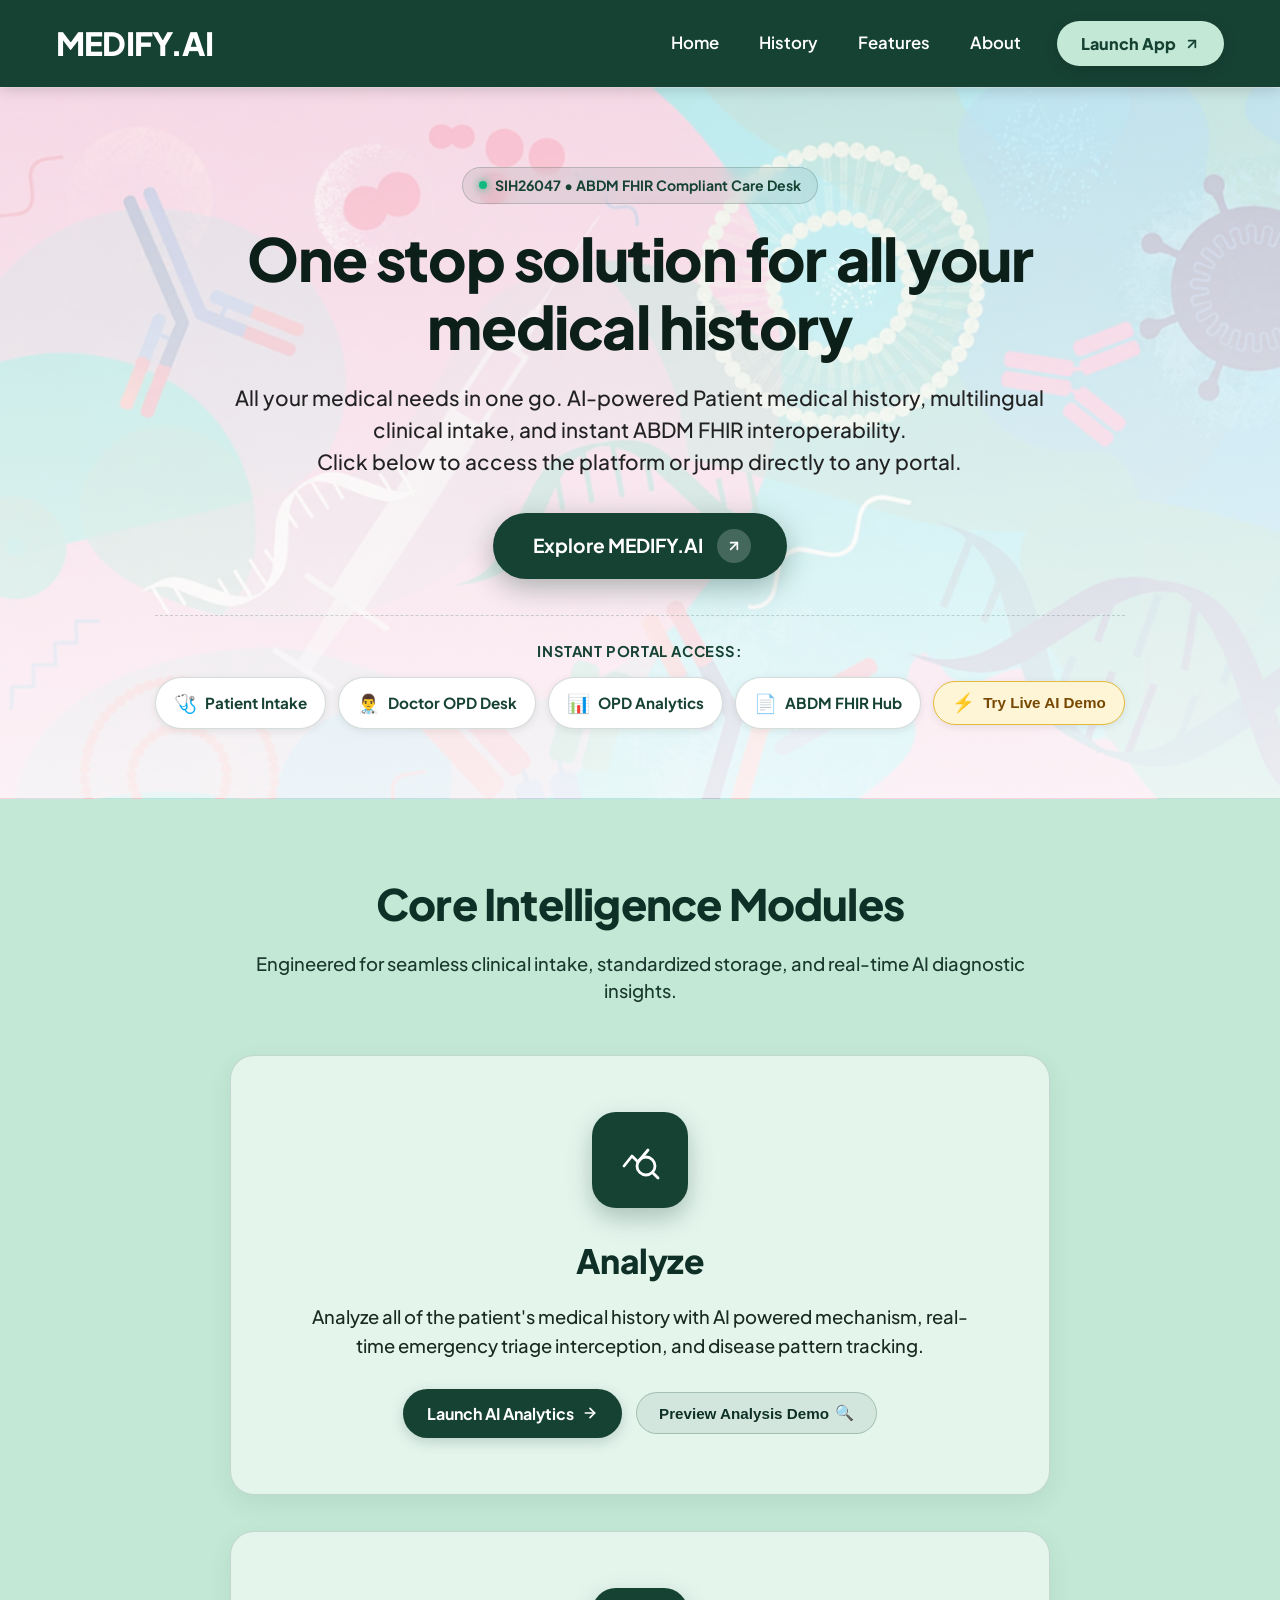
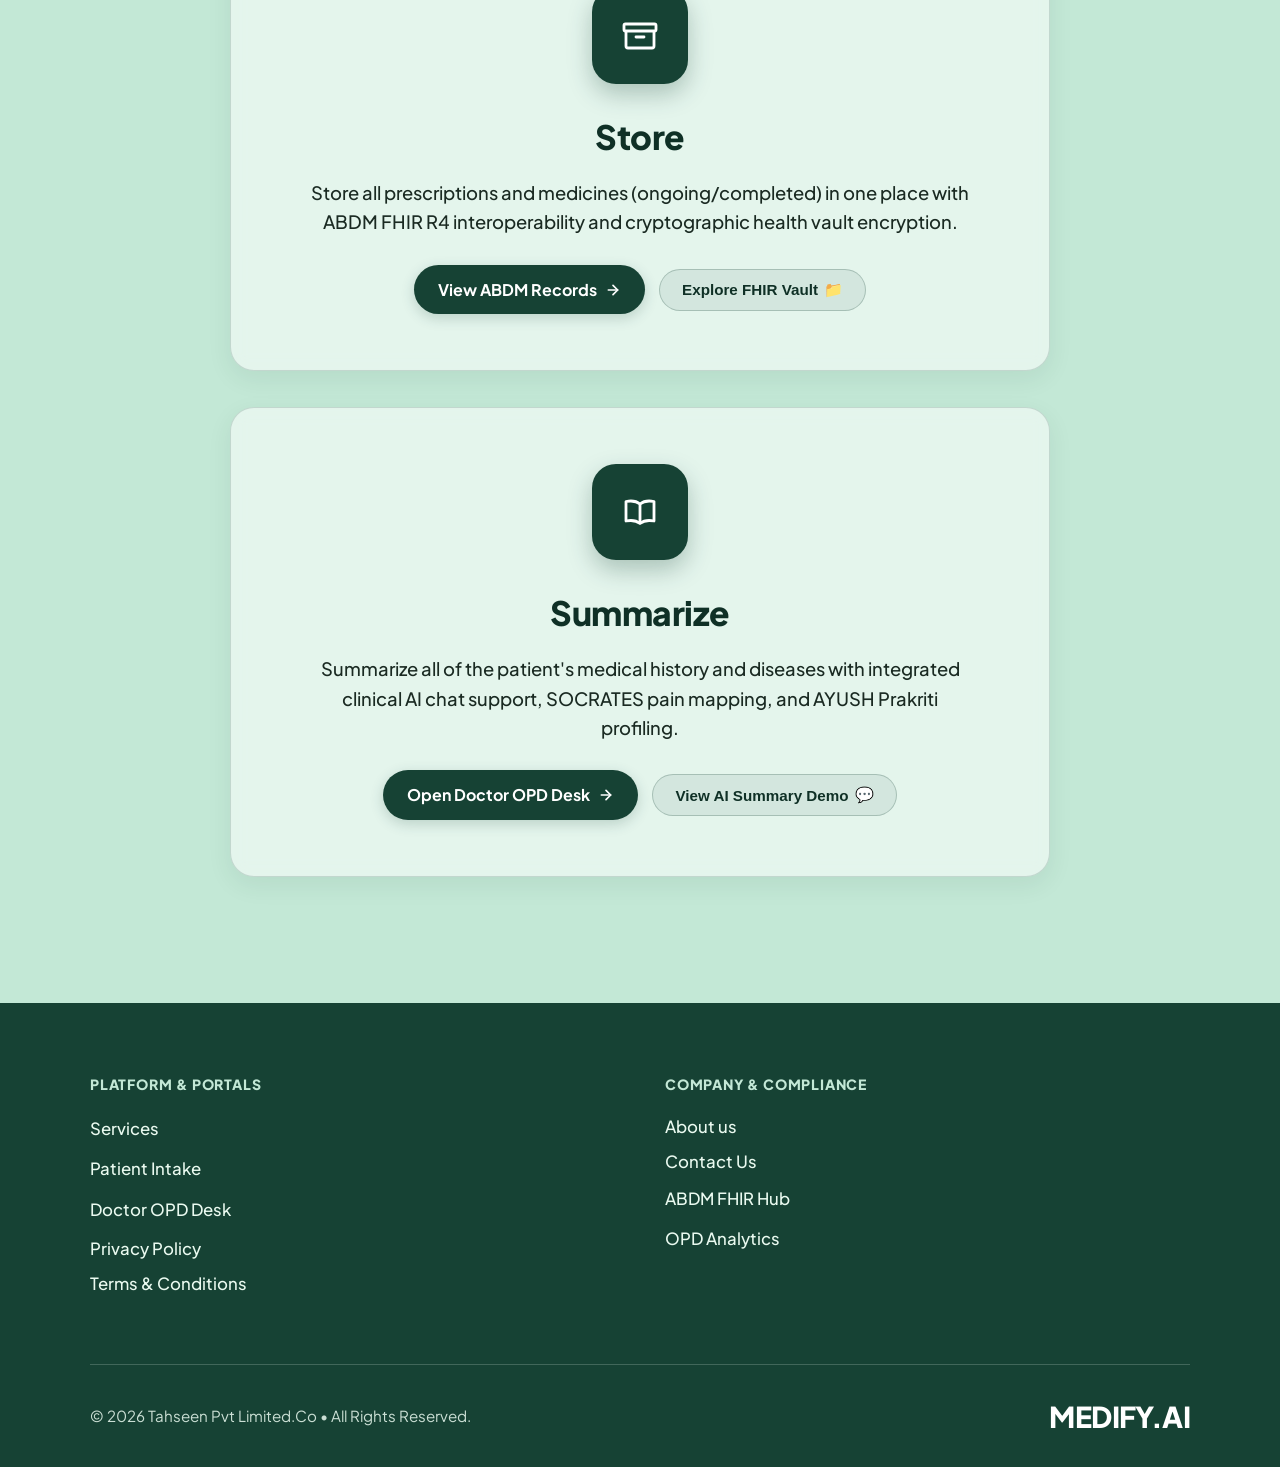
==== commit 241f660d: "fix(vercel): resolve landing page routing, function configuration, and portal links" ====
--- a/frontend/index.html
+++ b/frontend/index.html
@@ -1,869 +1,784 @@
 <!DOCTYPE html>
-<html lang="hi" data-theme="light">
-
+<html lang="en">
 <head>
   <meta charset="UTF-8">
   <meta name="viewport" content="width=device-width, initial-scale=1.0">
-  <title>Swasthya Sathi | Caring Digital Clinical Intake & AYUSH Care Desk</title>
-
-  <!-- Modern Typography (Plus Jakarta Sans & Fira Code) -->
+  <title>Medify.AI - AI Powered Patient Medical History & Clinical Intake</title>
+  <meta name="description" content="One stop solution for all your medical history. AI powered patient medical history, prescriptions storage, ABDM FHIR records, and clinical analysis.">
   <link rel="preconnect" href="https://fonts.googleapis.com">
   <link rel="preconnect" href="https://fonts.gstatic.com" crossorigin>
-  <link
-    href="https://fonts.googleapis.com/css2?family=Plus+Jakarta+Sans:wght@400;500;600;700;800;900&family=Fira+Code:wght@400;500&display=swap"
-    rel="stylesheet">
-
-  <!-- Stylesheet -->
-  <link rel="stylesheet" href="css/styles.css">
+  <link href="https://fonts.googleapis.com/css2?family=Plus+Jakarta+Sans:wght@400;500;600;700;800;900&family=Fira+Code:wght@400;500&display=swap" rel="stylesheet">
+  <link rel="stylesheet" href="style.css">
 </head>
-
 <body>
 
-  <div class="app-container">
-
-    <!-- Top Navigation & Header -->
-    <header class="header-bar">
-      <div class="brand-section">
-        <a href="index.html" class="logo-link">MEDIFY.AI</a>
-        <div class="brand-info">
-          <h1 data-i18n="appTitle">Swasthya Sathi Care Desk</h1>
-          <div class="sub-tag">
-            <span data-i18n="appSub">SIH26047: Digital Clinical Intake & AYUSH OPD Desk</span>
-            <span class="abdm-badge">🏥 ABDM: IN-AIIMS-DELHI-0012</span>
-            <span class="dpdp-badge">🛡️ DPDP 2023 Compliant</span>
-          </div>
-        </div>
-      </div>
-
-      <!-- Role Nav Tabs -->
-      <nav class="nav-tabs-wrapper">
-        <button type="button" class="nav-tab-btn active" data-target="kiosk">
-          <span>🩺</span> <span data-i18n="tabKiosk">Patient Intake Kiosk</span>
-        </button>
-        <button type="button" class="nav-tab-btn" data-target="doctor">
-          <span>👨‍⚕️</span> <span data-i18n="tabDoctor">Doctor OPD Desk</span>
-        </button>
-        <button type="button" class="nav-tab-btn" data-target="analytics">
-          <span>📊</span> <span data-i18n="tabAnalytics">OPD Analytics</span>
-        </button>
-        <button type="button" class="nav-tab-btn" data-target="fhir">
-          <span>📄</span> <span data-i18n="tabFhir">ABDM FHIR Hub</span>
-        </button>
-      </nav>
-
-      <!-- Header Actions -->
-      <div class="header-actions">
-        <select id="globalLangSelect" class="lang-selector" aria-label="Select Language">
-          <option value="en">English</option>
-          <option value="hi" selected>हिन्दी (Hindi)</option>
-          <option value="mr">मराठी (Marathi)</option>
-          <option value="ta">தமிழ் (Tamil)</option>
-          <option value="te">తెలుగు (Telugu)</option>
-          <option value="bn">বাংলা (Bengali)</option>
-          <option value="gu">ગુજરાતી (Gujarati)</option>
-          <option value="kn">ಕನ್ನಡ (Kannada)</option>
-        </select>
-
-        <a href="index.html" class="btn btn-home-cta" title="Back to Landing Page">
-          <span>Home</span>
-          <span class="home-arrow" aria-hidden="true">
-            <svg viewBox="0 0 24 24" width="14" height="14" fill="none" stroke="currentColor" stroke-width="2.6"
-              stroke-linecap="round" stroke-linejoin="round">
-              <line x1="7" y1="17" x2="17" y2="7"></line>
-              <polyline points="7 7 17 7 17 17"></polyline>
-            </svg>
+  <!-- ========================================================================= -->
+  <!-- NAVBAR -->
+  <!-- ========================================================================= -->
+  <header class="navbar" id="siteNavbar">
+    <a href="index.html" class="logo" id="navLogo" aria-label="Medify.AI Home">MEDIFY.AI</a>
+    <nav class="nav-links" id="navLinks">
+      <a href="index.html" class="nav-link-item" id="navHome">Home</a>
+      <a href="app.html?role=doctor" class="nav-link-item" id="navHistory" title="View Patient Medical History & OPD Records">History</a>
+      <a href="#features" class="nav-link-item" id="navFeatures">Features</a>
+      <a href="#about" class="nav-link-item" id="navAbout">About</a>
+      <a href="app.html" class="nav-cta-btn" id="navLaunchAppBtn" title="Launch Medify.AI Clinical Platform">
+        <span>Launch App</span>
+        <span class="nav-arrow" aria-hidden="true">
+          <svg viewBox="0 0 24 24" width="16" height="16" fill="none" stroke="currentColor" stroke-width="2.6" stroke-linecap="round" stroke-linejoin="round"><line x1="7" y1="17" x2="17" y2="7"></line><polyline points="7 7 17 7 17 17"></polyline></svg>
+        </span>
+      </a>
+    </nav>
+    <button class="menu-btn" id="menuToggleBtn" aria-label="Open mobile menu" aria-expanded="false" aria-controls="navLinks">
+      <span></span>
+      <span></span>
+      <span></span>
+    </button>
+  </header>
+
+  <!-- ========================================================================= -->
+  <!-- HERO SECTION -->
+  <!-- ========================================================================= -->
+  <section class="hero" id="hero">
+    <div class="hero-content">
+      <div class="hero-badge">
+        <span class="badge-dot"></span>
+        <span>SIH26047 &bull; ABDM FHIR Compliant Care Desk</span>
+      </div>
+
+      <h1>One stop solution for all your<br>medical history</h1>
+      <p>All your medical needs in one go. AI-powered Patient medical history, multilingual clinical intake, and instant ABDM FHIR interoperability.<br>Click below to access the platform or jump directly to any portal.</p>
+      
+      <div class="hero-actions-wrapper">
+        <a href="app.html" class="hero-btn" id="heroCtaBtn" title="Launch Full Medify.AI Application">
+          <span>Explore MEDIFY.AI</span>
+          <span class="hero-arrow-circle" aria-hidden="true">
+            <svg viewBox="0 0 24 24" width="16" height="16" fill="none" stroke="currentColor" stroke-width="2.6" stroke-linecap="round" stroke-linejoin="round"><line x1="7" y1="17" x2="17" y2="7"></line><polyline points="7 7 17 7 17 17"></polyline></svg>
           </span>
         </a>
-
-        <button type="button" id="themeToggleBtn" class="icon-btn" title="Switch to Dark Mode"
-          aria-label="Switch to Dark Mode" aria-pressed="false">
-          <span class="theme-toggle-icon" aria-hidden="true">🌙</span>
+      </div>
+
+      <!-- Quick Access Portal Launchers -->
+      <div class="hero-portals">
+        <span class="portals-label">Instant Portal Access:</span>
+        <div class="portal-pills-grid">
+          <a href="app.html?role=kiosk" class="portal-pill" id="pillKiosk" title="Launch Patient Intake Kiosk">
+            <span class="pill-emoji">🩺</span>
+            <span class="pill-text">Patient Intake</span>
+          </a>
+          <a href="app.html?role=doctor" class="portal-pill" id="pillDoctor" title="Launch Doctor OPD Desk">
+            <span class="pill-emoji">👨‍⚕️</span>
+            <span class="pill-text">Doctor OPD Desk</span>
+          </a>
+          <a href="app.html?role=analytics" class="portal-pill" id="pillAnalytics" title="Launch OPD Analytics">
+            <span class="pill-emoji">📊</span>
+            <span class="pill-text">OPD Analytics</span>
+          </a>
+          <a href="app.html?role=fhir" class="portal-pill" id="pillFhir" title="Launch ABDM FHIR Hub">
+            <span class="pill-emoji">📄</span>
+            <span class="pill-text">ABDM FHIR Hub</span>
+          </a>
+          <button type="button" class="portal-pill pill-demo" id="pillLiveDemo" title="Try Live AI Symptom Simulator">
+            <span class="pill-emoji">⚡</span>
+            <span class="pill-text">Try Live AI Demo</span>
+          </button>
+        </div>
+      </div>
+    </div>
+  </section>
+
+  <!-- ========================================================================= -->
+  <!-- FEATURES SECTION -->
+  <!-- ========================================================================= -->
+  <section class="features" id="features">
+    <div class="features-header">
+      <h2 class="section-title">Core Intelligence Modules</h2>
+      <p class="section-subtitle">Engineered for seamless clinical intake, standardized storage, and real-time AI diagnostic insights.</p>
+    </div>
+
+    <!-- Feature 1: Analyze -->
+    <div class="feature-row" id="featureAnalyze">
+      <div class="feature-icon" aria-hidden="true">
+        <svg viewBox="0 0 48 48" fill="none" xmlns="http://www.w3.org/2000/svg">
+          <path d="M8 30 L16 20 L22 26 L32 14" stroke="#ffffff" stroke-width="2.8" stroke-linecap="round" stroke-linejoin="round"/>
+          <circle cx="30" cy="30" r="9" stroke="#ffffff" stroke-width="2.8"/>
+          <line x1="36.5" y1="36.5" x2="42" y2="42" stroke="#ffffff" stroke-width="2.8" stroke-linecap="round"/>
+        </svg>
+      </div>
+      <h2>Analyze</h2>
+      <p>Analyze all of the patient's medical history with AI powered mechanism, real-time emergency triage interception, and disease pattern tracking.</p>
+      
+      <div class="feature-buttons-group">
+        <a href="app.html?role=analytics" class="feature-action-btn" id="btnFeatureAnalyzeApp" title="Open OPD Analytics Portal">
+          <span>Launch AI Analytics</span>
+          <svg viewBox="0 0 24 24" width="16" height="16" fill="none" stroke="currentColor" stroke-width="2.5" stroke-linecap="round" stroke-linejoin="round"><line x1="5" y1="12" x2="19" y2="12"></line><polyline points="12 5 19 12 12 19"></polyline></svg>
+        </a>
+        <button type="button" class="feature-demo-btn" id="btnFeatureAnalyzeDemo" data-feature="analyze" title="Preview AI Analytics & Triage Demo">
+          <span>Preview Analysis Demo</span>
+          <span class="btn-subicon">🔍</span>
         </button>
       </div>
-    </header>
-
-    <!-- Emergency Triage Red-Flag Alert Ticker -->
-    <div id="emergencyTicker" class="emergency-ticker">
-      <div class="content">
-        <span class="pulse-badge">CRITICAL TRIAGE</span>
-        <span id="emergencyTickerText">EMERGENCY RED-FLAG INTERCEPTED: Severe symptoms requiring immediate physician
-          attention!</span>
-      </div>
-      <button type="button" class="btn btn-secondary btn-sm" onclick="window.app.switchRole('doctor')">View in OPD Desk
-        →</button>
-    </div>
-
-    <!-- ========================================================================= -->
-    <!-- VIEW 1: PATIENT INTAKE KIOSK -->
-    <!-- ========================================================================= -->
-    <main id="kioskSection" class="view-section active">
-      <div class="kiosk-container">
-
-        <!-- Stepper Sidebar -->
-        <aside class="kiosk-stepper-card">
-          <div class="kiosk-stepper-title">
-            <span>📋</span> <span>Clinical Intake Flow</span>
+    </div>
+
+    <!-- Feature 2: Store -->
+    <div class="feature-row" id="featureStore">
+      <div class="feature-icon" aria-hidden="true">
+        <svg viewBox="0 0 48 48" fill="none" xmlns="http://www.w3.org/2000/svg">
+          <rect x="8" y="12" width="32" height="7" rx="1.5" stroke="#ffffff" stroke-width="2.8" stroke-linejoin="round"/>
+          <path d="M10 19 L10 34 A2 2 0 0 0 12 36 L36 36 A2 2 0 0 0 38 34 L38 19" stroke="#ffffff" stroke-width="2.8" stroke-linejoin="round"/>
+          <line x1="20" y1="25" x2="28" y2="25" stroke="#ffffff" stroke-width="2.8" stroke-linecap="round"/>
+        </svg>
+      </div>
+      <h2>Store</h2>
+      <p>Store all prescriptions and medicines (ongoing/completed) in one place with ABDM FHIR R4 interoperability and cryptographic health vault encryption.</p>
+      
+      <div class="feature-buttons-group">
+        <a href="app.html?role=fhir" class="feature-action-btn" id="btnFeatureStoreApp" title="Open ABDM FHIR Records Hub">
+          <span>View ABDM Records</span>
+          <svg viewBox="0 0 24 24" width="16" height="16" fill="none" stroke="currentColor" stroke-width="2.5" stroke-linecap="round" stroke-linejoin="round"><line x1="5" y1="12" x2="19" y2="12"></line><polyline points="12 5 19 12 12 19"></polyline></svg>
+        </a>
+        <button type="button" class="feature-demo-btn" id="btnFeatureStoreDemo" data-feature="store" title="Explore ABDM FHIR Payload Storage">
+          <span>Explore FHIR Vault</span>
+          <span class="btn-subicon">📁</span>
+        </button>
+      </div>
+    </div>
+
+    <!-- Feature 3: Summarize -->
+    <div class="feature-row" id="featureSummarize">
+      <div class="feature-icon" aria-hidden="true">
+        <svg viewBox="0 0 48 48" fill="none" xmlns="http://www.w3.org/2000/svg">
+          <path d="M24 16 C21 13.5 15 12.5 10 13.5 L10 33 C15 32 21 33 24 35.5 C27 33 33 32 38 33 L38 13.5 C33 12.5 27 13.5 24 16 Z" stroke="#ffffff" stroke-width="2.8" stroke-linejoin="round"/>
+          <line x1="24" y1="16" x2="24" y2="35.5" stroke="#ffffff" stroke-width="2.8"/>
+        </svg>
+      </div>
+      <h2>Summarize</h2>
+      <p>Summarize all of the patient's medical history and diseases with integrated clinical AI chat support, SOCRATES pain mapping, and AYUSH Prakriti profiling.</p>
+      
+      <div class="feature-buttons-group">
+        <a href="app.html?role=doctor" class="feature-action-btn" id="btnFeatureSummarizeApp" title="Open Doctor OPD Clinical Desk">
+          <span>Open Doctor OPD Desk</span>
+          <svg viewBox="0 0 24 24" width="16" height="16" fill="none" stroke="currentColor" stroke-width="2.5" stroke-linecap="round" stroke-linejoin="round"><line x1="5" y1="12" x2="19" y2="12"></line><polyline points="12 5 19 12 12 19"></polyline></svg>
+        </a>
+        <button type="button" class="feature-demo-btn" id="btnFeatureSummarizeDemo" data-feature="summarize" title="Preview Doctor AI Summary & SOCRATES Chat">
+          <span>View AI Summary Demo</span>
+          <span class="btn-subicon">💬</span>
+        </button>
+      </div>
+    </div>
+
+  </section>
+
+  <!-- ========================================================================= -->
+  <!-- FOOTER -->
+  <!-- ========================================================================= -->
+  <footer class="site-footer" id="about">
+    <div class="footer-links">
+      <div class="footer-col">
+        <h4 class="footer-col-title">Platform &amp; Portals</h4>
+        <a href="#features" id="footerServicesLink">Services</a>
+        <a href="app.html?role=kiosk" id="footerKioskLink">Patient Intake</a>
+        <a href="app.html?role=doctor" id="footerDoctorLink">Doctor OPD Desk</a>
+        <button type="button" class="footer-link-btn" id="footerPrivacyBtn" aria-label="Read Privacy Policy">Privacy Policy</button>
+        <button type="button" class="footer-link-btn" id="footerTermsBtn" aria-label="Read Terms and Conditions">Terms &amp; Conditions</button>
+      </div>
+      <div class="footer-col">
+        <h4 class="footer-col-title">Company &amp; Compliance</h4>
+        <button type="button" class="footer-link-btn" id="footerAboutBtn" aria-label="About Medify.AI">About us</button>
+        <button type="button" class="footer-link-btn" id="footerContactBtn" aria-label="Contact Medify.AI Team">Contact Us</button>
+        <a href="app.html?role=fhir" id="footerFhirLink">ABDM FHIR Hub</a>
+        <a href="app.html?role=analytics" id="footerAnalyticsLink">OPD Analytics</a>
+      </div>
+    </div>
+
+    <div class="footer-bottom">
+      <span class="footer-credit">&copy; 2026 Tahseen Pvt Limited.Co &bull; All Rights Reserved.</span>
+      <span class="footer-logo">MEDIFY.AI</span>
+    </div>
+  </footer>
+
+  <!-- ========================================================================= -->
+  <!-- MODAL 1: PRIVACY POLICY (DPDP ACT 2023) -->
+  <!-- ========================================================================= -->
+  <div class="modal-backdrop" id="privacyModal" role="dialog" aria-modal="true" aria-labelledby="privacyModalTitle" hidden>
+    <div class="modal-dialog">
+      <div class="modal-header">
+        <div class="modal-title-group">
+          <span class="modal-icon">🛡️</span>
+          <h3 id="privacyModalTitle">Privacy Policy &amp; Data Protection</h3>
+        </div>
+        <button type="button" class="modal-close-btn" data-close-modal aria-label="Close modal">&times;</button>
+      </div>
+      
+      <div class="modal-body">
+        <div class="modal-tags">
+          <span class="tag-badge">DPDP Act 2023 Compliant</span>
+          <span class="tag-badge">ABDM Milestone-M1/M2/M3</span>
+          <span class="tag-badge">AES-256 GCM Encrypted</span>
+        </div>
+
+        <h4>1. Patient Data Sovereignty &amp; Consent</h4>
+        <p>Medify.AI operates under strict patient-first consent models conforming to India's <strong>Digital Personal Data Protection (DPDP) Act 2023</strong> and the <strong>Ayushman Bharat Digital Mission (ABDM)</strong> framework. No protected health information (PHI) is shared without explicit digital authorization.</p>
+
+        <h4>2. Zero Unencrypted Storage</h4>
+        <p>All demographic data, chief complaints, SOCRATES symptom logs, and AYUSH Prakriti assessments are stored with client-side and server-side encryption. Clinical notes are accessible strictly by authorized OPD physicians.</p>
+
+        <h4>3. ABHA Identity &amp; Health Locker Interoperability</h4>
+        <p>When you link your 14-digit ABHA ID, records are encrypted using ABDM-compliant RSA public-key exchange protocols. Patients retain full rights to revoke consent, request record erasure, or transfer their clinical summaries to any ABDM-certified personal health record (PHR) app.</p>
+
+        <h4>4. Data Protection Officer (DPO) Contact</h4>
+        <p>For any queries regarding medical privacy, data rectification, or grievance redressal, contact our designated Data Protection Officer at: <a href="mailto:contact@tahseen.co" class="modal-inline-link">contact@tahseen.co</a>.</p>
+      </div>
+
+      <div class="modal-footer">
+        <button type="button" class="btn-modal-primary" data-close-modal>I Understand &amp; Agree</button>
+        <button type="button" class="btn-modal-secondary" data-close-modal>Close</button>
+      </div>
+    </div>
+  </div>
+
+  <!-- ========================================================================= -->
+  <!-- MODAL 2: TERMS & CONDITIONS -->
+  <!-- ========================================================================= -->
+  <div class="modal-backdrop" id="termsModal" role="dialog" aria-modal="true" aria-labelledby="termsModalTitle" hidden>
+    <div class="modal-dialog">
+      <div class="modal-header">
+        <div class="modal-title-group">
+          <span class="modal-icon">⚖️</span>
+          <h3 id="termsModalTitle">Terms of Service &amp; Clinical Disclaimer</h3>
+        </div>
+        <button type="button" class="modal-close-btn" data-close-modal aria-label="Close modal">&times;</button>
+      </div>
+      
+      <div class="modal-body">
+        <div class="modal-tags">
+          <span class="tag-badge">Clinical Decision Support (CDSS)</span>
+          <span class="tag-badge">Telemedicine Practice Guidelines 2020</span>
+        </div>
+
+        <h4>1. Clinical Decision Support Scope</h4>
+        <p>Medify.AI is an AI-powered digital intake, clinical history summarization, and AYUSH triage platform. <strong>It assists registered medical practitioners (RMPs) and does NOT replace licensed physician judgment.</strong> Final diagnoses, prescriptions, and treatment plans must always be validated by an attending doctor.</p>
+
+        <h4>2. Emergency Care &amp; Red-Flag Triage Protocol</h4>
+        <p>If a patient presents with severe emergency symptoms (e.g., crushing chest pain, sudden unilateral numbness, severe breathing difficulty, profuse hemorrhaging), our automated triage triggers a Red-Flag alert. In such cases, patients must immediately report to an in-person emergency department (ED/Casualty).</p>
+
+        <h4>3. Permitted Usage</h4>
+        <p>By accessing Medify.AI, healthcare providers agree to use the software in compliance with the NMC Act, Ayush Code of Ethics, and National Health Authority standards.</p>
+      </div>
+
+      <div class="modal-footer">
+        <button type="button" class="btn-modal-primary" data-close-modal>Accept &amp; Acknowledge</button>
+        <button type="button" class="btn-modal-secondary" data-close-modal>Close</button>
+      </div>
+    </div>
+  </div>
+
+  <!-- ========================================================================= -->
+  <!-- MODAL 3: ABOUT MEDIFY.AI -->
+  <!-- ========================================================================= -->
+  <div class="modal-backdrop" id="aboutModal" role="dialog" aria-modal="true" aria-labelledby="aboutModalTitle" hidden>
+    <div class="modal-dialog">
+      <div class="modal-header">
+        <div class="modal-title-group">
+          <span class="modal-icon">🏥</span>
+          <h3 id="aboutModalTitle">About Medify.AI</h3>
+        </div>
+        <button type="button" class="modal-close-btn" data-close-modal aria-label="Close modal">&times;</button>
+      </div>
+      
+      <div class="modal-body">
+        <div class="modal-tags">
+          <span class="tag-badge">SIH26047 Innovation</span>
+          <span class="tag-badge">Tahseen Pvt Limited.Co</span>
+          <span class="tag-badge">8 Indian Languages</span>
+        </div>
+
+        <h4>Revolutionizing Healthcare Case-Taking</h4>
+        <p><strong>Medify.AI</strong> was engineered to solve high OPD wait-times and fragmented patient case-taking across Indian clinical environments. By pairing multilingual speech recognition with clinical SOCRATES dialogue analysis and AYUSH Prakriti profiling, Medify.AI condenses 15-minute intake workflows into under 2 minutes.</p>
+
+        <h4>Key Platform Capabilities:</h4>
+        <ul class="modal-feature-list">
+          <li><strong>Multilingual Voice Intake:</strong> Real-time voice transcription in Hindi, Marathi, Tamil, Telugu, Bengali, Gujarati, Kannada, and English.</li>
+          <li><strong>Standardized SOCRATES History:</strong> Systematic mapping of Site, Onset, Character, Radiation, Associations, Time, Exacerbating factors, and Severity.</li>
+          <li><strong>Integrated AYUSH Pariksha:</strong> Deep dual assessment of Ayurvedic Prakriti (Vata, Pitta, Kapha) alongside allopathic clinical triage.</li>
+          <li><strong>Native ABDM FHIR R4 Bundle Generator:</strong> Automated creation of standard HL7/FHIR Encounter, Condition, and DiagnosticReport bundles.</li>
+        </ul>
+      </div>
+
+      <div class="modal-footer">
+        <a href="app.html" class="btn-modal-primary">Launch Full Platform &rarr;</a>
+        <button type="button" class="btn-modal-secondary" data-close-modal>Close</button>
+      </div>
+    </div>
+  </div>
+
+  <!-- ========================================================================= -->
+  <!-- MODAL 4: CONTACT US & SUPPORT -->
+  <!-- ========================================================================= -->
+  <div class="modal-backdrop" id="contactModal" role="dialog" aria-modal="true" aria-labelledby="contactModalTitle" hidden>
+    <div class="modal-dialog">
+      <div class="modal-header">
+        <div class="modal-title-group">
+          <span class="modal-icon">✉️</span>
+          <h3 id="contactModalTitle">Contact Medify.AI Support</h3>
+        </div>
+        <button type="button" class="modal-close-btn" data-close-modal aria-label="Close modal">&times;</button>
+      </div>
+      
+      <div class="modal-body">
+        <!-- 1-Click Copy Support Email -->
+        <div class="contact-email-card">
+          <div>
+            <div class="contact-label">Official Support &amp; Integration Email:</div>
+            <div class="contact-email-val" id="supportEmailText">contact@tahseen.co</div>
           </div>
-
-          <div class="kiosk-step-item active" data-step="1">
-            <div class="step-num-badge">1</div>
-            <div>
-              <div style="font-weight:600;">Patient & ABHA</div>
-              <div style="font-size:0.75rem;">Identity & DPDP Consent</div>
+          <button type="button" class="btn-copy-email" id="btnCopyEmail" title="Copy email to clipboard">
+            <span id="copyEmailIcon">📋</span>
+            <span id="copyEmailLabel">Copy Email</span>
+          </button>
+        </div>
+
+        <!-- Interactive Contact Form -->
+        <form class="contact-form" id="contactForm">
+          <div class="form-row">
+            <div class="form-group">
+              <label for="contactName">Your Name <span class="req">*</span></label>
+              <input type="text" id="contactName" class="form-input" placeholder="e.g. Dr. Rajesh Sharma" required>
+            </div>
+            <div class="form-group">
+              <label for="contactEmail">Your Email <span class="req">*</span></label>
+              <input type="email" id="contactEmail" class="form-input" placeholder="e.g. rajesh@hospital.org" required>
             </div>
           </div>
 
-          <div class="kiosk-step-item" data-step="2">
-            <div class="step-num-badge">2</div>
-            <div>
-              <div style="font-weight:600;">Body Map & Complaint</div>
-              <div style="font-size:0.75rem;">Anatomy & Chief Concern</div>
+          <div class="form-group">
+            <label for="contactSubject">Inquiry Category</label>
+            <select id="contactSubject" class="form-input">
+              <option value="Hospital & OPD Integration">Hospital &amp; OPD Integration</option>
+              <option value="ABDM FHIR Hub Support">ABDM FHIR Hub Support</option>
+              <option value="Feature Request / Feedback">Feature Request / Feedback</option>
+              <option value="Technical Bug Report">Technical Bug Report</option>
+              <option value="General Inquiry">General Inquiry</option>
+            </select>
+          </div>
+
+          <div class="form-group">
+            <label for="contactMessage">Message <span class="req">*</span></label>
+            <textarea id="contactMessage" class="form-input form-textarea" rows="4" placeholder="Tell us how we can assist you..." required></textarea>
+          </div>
+
+          <div class="form-actions">
+            <button type="submit" class="btn-modal-primary" id="btnSendContact">
+              <span>Send Message</span>
+              <span class="btn-subicon">🚀</span>
+            </button>
+            <a href="mailto:contact@tahseen.co" class="btn-modal-secondary" id="btnNativeMailto" title="Open native email client">Open in Email App</a>
+          </div>
+        </form>
+      </div>
+    </div>
+  </div>
+
+  <!-- ========================================================================= -->
+  <!-- MODAL 5: INTERACTIVE LIVE AI DEMO SIMULATOR -->
+  <!-- ========================================================================= -->
+  <div class="modal-backdrop" id="demoModal" role="dialog" aria-modal="true" aria-labelledby="demoModalTitle" hidden>
+    <div class="modal-dialog modal-dialog-lg">
+      <div class="modal-header">
+        <div class="modal-title-group">
+          <span class="modal-icon">⚡</span>
+          <h3 id="demoModalTitle">Interactive Live AI Feature Simulator</h3>
+        </div>
+        <button type="button" class="modal-close-btn" data-close-modal aria-label="Close modal">&times;</button>
+      </div>
+      
+      <div class="modal-body">
+        <p class="demo-instructions">Select a clinical case scenario below to simulate instant real-time AI triage, SOCRATES pain analysis, Ayush profiling, and ABDM FHIR generation:</p>
+        
+        <!-- Scenario Selector Pills -->
+        <div class="demo-scenarios">
+          <button type="button" class="scenario-btn active" data-scenario="chest_pain">
+            <span>🚨 Chest Pain (Emergency Triage)</span>
+          </button>
+          <button type="button" class="scenario-btn" data-scenario="gerd_acidity">
+            <span>🔥 Acid Reflux &amp; Gastric Burning (Pitta)</span>
+          </button>
+          <button type="button" class="scenario-btn" data-scenario="joint_stiffness">
+            <span>🦴 Knee Joint Pain &amp; Stiffness (Vata)</span>
+          </button>
+        </div>
+
+        <!-- Live Output Preview Grid -->
+        <div class="demo-output-card" id="demoOutputContainer">
+          <!-- Dynamic Content Rendered by JS -->
+        </div>
+      </div>
+
+      <div class="modal-footer">
+        <a href="app.html" class="btn-modal-primary" id="demoLaunchAppBtn">Launch Full Platform &rarr;</a>
+        <button type="button" class="btn-modal-secondary" data-close-modal>Close</button>
+      </div>
+    </div>
+  </div>
+
+  <!-- ========================================================================= -->
+  <!-- FLOATING SCROLL-TO-TOP BUTTON -->
+  <!-- ========================================================================= -->
+  <button type="button" class="back-to-top-btn" id="backToTopBtn" aria-label="Scroll to top of page" title="Back to top">
+    <svg viewBox="0 0 24 24" width="20" height="20" fill="none" stroke="currentColor" stroke-width="2.6" stroke-linecap="round" stroke-linejoin="round">
+      <line x1="12" y1="19" x2="12" y2="5"></line>
+      <polyline points="5 12 12 5 19 12"></polyline>
+    </svg>
+  </button>
+
+  <!-- Toast Notification Container -->
+  <div class="toast-container" id="toastContainer" aria-live="polite" aria-atomic="true"></div>
+
+  <!-- ========================================================================= -->
+  <!-- CLIENT-SIDE INTERACTIVITY SCRIPT -->
+  <!-- ========================================================================= -->
+  <script>
+    // 1. Mobile Navigation Toggle
+    const menuBtn = document.getElementById('menuToggleBtn');
+    const navLinks = document.getElementById('navLinks');
+
+    if (menuBtn && navLinks) {
+      menuBtn.addEventListener('click', () => {
+        const isExpanded = menuBtn.getAttribute('aria-expanded') === 'true';
+        menuBtn.setAttribute('aria-expanded', !isExpanded);
+        menuBtn.classList.toggle('active');
+        navLinks.classList.toggle('active');
+      });
+
+      // Close menu on link click
+      navLinks.querySelectorAll('a').forEach(link => {
+        link.addEventListener('click', () => {
+          menuBtn.classList.remove('active');
+          navLinks.classList.remove('active');
+          menuBtn.setAttribute('aria-expanded', 'false');
+        });
+      });
+    }
+
+    // 2. Toast Notification Helper
+    function showToast(message, type = 'info') {
+      const container = document.getElementById('toastContainer');
+      if (!container) return;
+
+      const toast = document.createElement('div');
+      toast.className = `toast-item toast-${type}`;
+      
+      const icons = {
+        success: '✅',
+        error: '⚠️',
+        info: 'ℹ️'
+      };
+
+      toast.innerHTML = `
+        <span class="toast-icon">${icons[type] || 'ℹ️'}</span>
+        <span class="toast-msg">${message}</span>
+      `;
+
+      container.appendChild(toast);
+
+      setTimeout(() => {
+        toast.classList.add('toast-fadeout');
+        setTimeout(() => toast.remove(), 300);
+      }, 3500);
+    }
+
+    // 3. Modal Manager (Open / Close / Escape Key / Backdrop Click)
+    function openModal(modalId) {
+      const modal = document.getElementById(modalId);
+      if (!modal) return;
+      modal.removeAttribute('hidden');
+      modal.classList.add('active');
+      document.body.style.overflow = 'hidden';
+
+      // Focus first actionable element inside modal
+      const focusable = modal.querySelector('button, [href], input, select, textarea, [tabindex]:not([tabindex="-1"])');
+      if (focusable) focusable.focus();
+    }
+
+    function closeModal(modal) {
+      if (!modal) return;
+      modal.classList.remove('active');
+      modal.setAttribute('hidden', '');
+      document.body.style.overflow = '';
+    }
+
+    // Wire up all close buttons & backdrop click
+    document.querySelectorAll('.modal-backdrop').forEach(modal => {
+      modal.addEventListener('click', (e) => {
+        if (e.target === modal || e.target.closest('[data-close-modal]')) {
+          closeModal(modal);
+        }
+      });
+    });
+
+    // Escape Key Listener
+    document.addEventListener('keydown', (e) => {
+      if (e.key === 'Escape') {
+        document.querySelectorAll('.modal-backdrop.active').forEach(modal => {
+          closeModal(modal);
+        });
+      }
+    });
+
+    // 4. Modal Triggers
+    const btnPrivacy = document.getElementById('footerPrivacyBtn');
+    if (btnPrivacy) btnPrivacy.addEventListener('click', () => openModal('privacyModal'));
+
+    const btnTerms = document.getElementById('footerTermsBtn');
+    if (btnTerms) btnTerms.addEventListener('click', () => openModal('termsModal'));
+
+    const btnAbout = document.getElementById('footerAboutBtn');
+    if (btnAbout) btnAbout.addEventListener('click', () => openModal('aboutModal'));
+
+    const btnContact = document.getElementById('footerContactBtn');
+    if (btnContact) btnContact.addEventListener('click', () => openModal('contactModal'));
+
+    // 5. Copy Email Action
+    const btnCopyEmail = document.getElementById('btnCopyEmail');
+    if (btnCopyEmail) {
+      btnCopyEmail.addEventListener('click', async () => {
+        const email = 'contact@tahseen.co';
+        try {
+          if (navigator.clipboard && window.isSecureContext) {
+            await navigator.clipboard.writeText(email);
+          } else {
+            // Fallback for non-https/older browsers
+            const textArea = document.createElement("textarea");
+            textArea.value = email;
+            textArea.style.position = "fixed";
+            textArea.style.left = "-9999px";
+            document.body.appendChild(textArea);
+            textArea.focus();
+            textArea.select();
+            document.execCommand('copy');
+            document.body.removeChild(textArea);
+          }
+          const label = document.getElementById('copyEmailLabel');
+          const icon = document.getElementById('copyEmailIcon');
+          if (label) label.textContent = 'Copied!';
+          if (icon) icon.textContent = '✅';
+          showToast('Email address copied to clipboard (contact@tahseen.co)', 'success');
+          
+          setTimeout(() => {
+            if (label) label.textContent = 'Copy Email';
+            if (icon) icon.textContent = '📋';
+          }, 3000);
+        } catch (err) {
+          showToast('Email: contact@tahseen.co', 'info');
+        }
+      });
+    }
+
+    // 6. Contact Form Submission Simulation
+    const contactForm = document.getElementById('contactForm');
+    if (contactForm) {
+      contactForm.addEventListener('submit', (e) => {
+        e.preventDefault();
+        const name = document.getElementById('contactName').value.trim();
+        const email = document.getElementById('contactEmail').value.trim();
+        const subject = document.getElementById('contactSubject').value;
+        const msg = document.getElementById('contactMessage').value.trim();
+
+        if (!name || !email || !msg) {
+          showToast('Please fill out all required fields.', 'error');
+          return;
+        }
+
+        const btnSend = document.getElementById('btnSendContact');
+        btnSend.disabled = true;
+        btnSend.innerHTML = `<span>Sending...</span> <span class="btn-subicon">⏳</span>`;
+
+        setTimeout(() => {
+          btnSend.disabled = false;
+          btnSend.innerHTML = `<span>Send Message</span> <span class="btn-subicon">🚀</span>`;
+          showToast(`Thank you, ${name}! Your inquiry regarding "${subject}" has been received.`, 'success');
+          contactForm.reset();
+          closeModal(document.getElementById('contactModal'));
+        }, 800);
+      });
+    }
+
+    // 7. Live Interactive AI Demo Simulator
+    const demoScenarios = {
+      chest_pain: {
+        title: "🚨 Severe Retrosternal Chest Pain (Emergency Triage Intercepted)",
+        triageStatus: "CRITICAL RED-FLAG (Immediate Doctor Attention Required)",
+        triageClass: "triage-critical",
+        socrates: {
+          site: "Retrosternal (Substernal Chest)",
+          onset: "Sudden onset, 45 minutes duration",
+          character: "Crushing, heavy pressure (like a weight on chest)",
+          radiation: "Radiating to left arm, jaw, and interscapular region",
+          associations: "Diaphoresis (cold sweats), nausea, shortness of breath",
+          timing: "Continuous, non-remitting",
+          exacerbating: "Worse on physical exertion",
+          severity: "9 / 10 Intensity"
+        },
+        ayushPrakriti: "Severe Pitta-Vata aggravated state (Uras Kshata / Hridroga lakshana)",
+        fhirBundle: {
+          resourceType: "Bundle",
+          type: "document",
+          id: "bundle-aiims-crit-0914",
+          entry: [
+            { resource: { resourceType: "Encounter", status: "in-progress", class: "EMER" } },
+            { resource: { resourceType: "Condition", code: { text: "Acute Coronary Syndrome / Angina Pectoris" }, severity: "Critical" } }
+          ]
+        },
+        targetRole: "doctor"
+      },
+      gerd_acidity: {
+        title: "🔥 Burning Epigastric Pain & Acid Reflux (Amlapitta)",
+        triageStatus: "ROUTINE OPD TRIAGE (Stable)",
+        triageClass: "triage-routine",
+        socrates: {
+          site: "Epigastrium & Retrosternal retro-esophageal tract",
+          onset: "Gradual, recurrent over 3 weeks",
+          character: "Burning sensation (Daha)",
+          radiation: "Ascending into throat with sour eructations (Tikta Amlodgara)",
+          associations: "Nausea after spicy food, disturbed sleep",
+          timing: "Peaks 30-45 mins post-meals and nocturnal recumbency",
+          exacerbating: "Oily/spicy food, skipped meals, stress",
+          severity: "5 / 10 Intensity"
+        },
+        ayushPrakriti: "Prakriti: Pitta-Pradhana (Amlapitta / Vidagdha Ajirna)",
+        fhirBundle: {
+          resourceType: "Bundle",
+          type: "document",
+          id: "bundle-aiims-opd-2088",
+          entry: [
+            { resource: { resourceType: "Condition", code: { text: "Gastroesophageal Reflux Disease (GERD) / K21.9" } } }
+          ]
+        },
+        targetRole: "kiosk"
+      },
+      joint_stiffness: {
+        title: "🦴 Bilateral Knee Joint Stiffness & Crepitus (Sandhigata Vata)",
+        triageStatus: "PRIORITY CHRONIC OPD TRIAGE",
+        triageClass: "triage-priority",
+        socrates: {
+          site: "Bilateral Knees (Janu Sandhi), Left > Right",
+          onset: "Insidious onset over 6 months",
+          character: "Dull aching pain with cracking sounds on flexion",
+          radiation: "Localized around joint capsule and patella",
+          associations: "Morning stiffness lasting < 30 minutes, difficulty climbing stairs",
+          timing: "Worse in the morning and after prolonged sitting",
+          exacerbating: "Cold weather, stair climbing, squatting",
+          severity: "6 / 10 Intensity"
+        },
+        ayushPrakriti: "Prakriti: Vata-Kapha (Sandhigata Vata / Osteoarthritis M17.9)",
+        fhirBundle: {
+          resourceType: "Bundle",
+          type: "document",
+          id: "bundle-aiims-opd-3142",
+          entry: [
+            { resource: { resourceType: "Condition", code: { text: "Primary Osteoarthritis of Knee / M17.0" } } }
+          ]
+        },
+        targetRole: "fhir"
+      }
+    };
+
+    function renderDemoScenario(scenarioKey) {
+      const data = demoScenarios[scenarioKey];
+      const container = document.getElementById('demoOutputContainer');
+      const launchBtn = document.getElementById('demoLaunchAppBtn');
+      if (!data || !container) return;
+
+      if (launchBtn) {
+        launchBtn.href = `app.html?role=${data.targetRole}`;
+        launchBtn.innerHTML = `Launch in ${data.targetRole.toUpperCase()} Portal &rarr;`;
+      }
+
+      container.innerHTML = `
+        <div class="demo-result-header">
+          <h4>${data.title}</h4>
+          <span class="triage-badge ${data.triageClass}">${data.triageStatus}</span>
+        </div>
+
+        <div class="demo-grid">
+          <div class="demo-col">
+            <h5 class="demo-col-heading">📋 SOCRATES Structured Pain Profile</h5>
+            <ul class="socrates-list">
+              <li><strong>Site:</strong> ${data.socrates.site}</li>
+              <li><strong>Onset:</strong> ${data.socrates.onset}</li>
+              <li><strong>Character:</strong> ${data.socrates.character}</li>
+              <li><strong>Radiation:</strong> ${data.socrates.radiation}</li>
+              <li><strong>Associations:</strong> ${data.socrates.associations}</li>
+              <li><strong>Timing:</strong> ${data.socrates.timing}</li>
+              <li><strong>Exacerbating:</strong> ${data.socrates.exacerbating}</li>
+              <li><strong>Severity:</strong> <span class="sev-tag">${data.socrates.severity}</span></li>
+            </ul>
+          </div>
+
+          <div class="demo-col">
+            <h5 class="demo-col-heading">🌿 AYUSH Prakriti &amp; ABDM FHIR</h5>
+            <div class="ayush-box">
+              <strong>AYUSH Diagnostic Correlation:</strong>
+              <p>${data.ayushPrakriti}</p>
+            </div>
+            
+            <div class="fhir-box">
+              <div class="fhir-box-title">Generated ABDM FHIR R4 Preview:</div>
+              <pre class="fhir-code-preview"><code>${JSON.stringify(data.fhirBundle, null, 2)}</code></pre>
             </div>
           </div>
-
-          <div class="kiosk-step-item" data-step="3">
-            <div class="step-num-badge">3</div>
-            <div>
-              <div style="font-weight:600;">SOCRATES Dialogue</div>
-              <div style="font-size:0.75rem;">Guided Symptom History</div>
-            </div>
-          </div>
-
-          <div class="kiosk-step-item" data-step="4" style="display:none;">
-            <div class="step-num-badge">4</div>
-            <div>
-              <div style="font-weight:600;">AYUSH Pariksha</div>
-              <div style="font-size:0.75rem;">Prakriti & Agni Assessment</div>
-            </div>
-          </div>
-
-          <div class="kiosk-step-item" data-step="5">
-            <div class="step-num-badge">5</div>
-            <div>
-              <div style="font-weight:600;">Document OCR</div>
-              <div style="font-size:0.75rem;">Prescriptions & Lab Reports</div>
-            </div>
-          </div>
-
-          <div class="kiosk-step-item" data-step="6">
-            <div class="step-num-badge">6</div>
-            <div>
-              <div style="font-weight:600;">OPD Token & Triage</div>
-              <div style="font-size:0.75rem;">Queue Routing & Summary</div>
-            </div>
-          </div>
-        </aside>
-
-        <!-- Main Kiosk Panel -->
-        <div class="kiosk-main-panel">
-
-          <!-- STEP 1: Patient Identity, ABHA & DPDP Consent -->
-          <div id="kioskStep1" class="kiosk-step-content active">
-            <div class="step-header">
-              <h2><span>👤</span> <span>Patient Registration & ABHA Verification</span></h2>
-              <p>Enter your patient details or ABHA (Ayushman Bharat Health Account) credentials for automated KYC.</p>
-            </div>
-
-            <!-- Clinical Stream Selector -->
-            <div class="form-group" style="margin-bottom:18px;">
-              <label class="form-label">Select Medical System / Care Stream</label>
-              <div class="stream-toggle-box">
-                <button type="button" class="stream-option-btn active allopathy" data-stream="allopathy">
-                  💊 Modern Medicine (Allopathy OPD)
-                </button>
-                <button type="button" class="stream-option-btn ayush" data-stream="ayush">
-                  🌿 AYUSH (Ayurveda / Panchakarma OPD)
-                </button>
-              </div>
-            </div>
-
-            <div class="form-grid-2">
-              <div class="form-group">
-                <label class="form-label">Patient Full Name</label>
-                <input type="text" id="patientNameInput" class="form-input" value="Ramesh Kumar"
-                  placeholder="e.g. Ramesh Kumar">
-              </div>
-
-              <div class="form-group">
-                <label class="form-label">ABHA ID / ABHA Number / Mobile</label>
-                <div class="input-with-action">
-                  <input type="text" id="patientAbhaInput" class="form-input" value="ramesh.kumar58@abdm"
-                    placeholder="e.g. 91-4829-1029-4412">
-                  <button type="button" id="verifyAbhaBtn" class="btn btn-secondary btn-sm">Verify ABHA</button>
-                </div>
-                <div id="abhaVerifyStatus" style="margin-top:4px;"></div>
-              </div>
-
-              <div class="form-group">
-                <label class="form-label">Age (Years)</label>
-                <input type="number" id="patientAgeInput" class="form-input" value="58" min="1" max="120">
-              </div>
-
-              <div class="form-group">
-                <label class="form-label">Gender</label>
-                <select id="patientGenderSelect" class="form-select">
-                  <option value="Male" selected>Male</option>
-                  <option value="Female">Female</option>
-                  <option value="Other">Other</option>
-                </select>
-              </div>
-
-              <div class="form-group">
-                <label class="form-label">Mobile Number</label>
-                <input type="tel" id="patientPhoneInput" class="form-input" value="9876543210"
-                  placeholder="10-digit mobile number">
-              </div>
-            </div>
-
-            <!-- DPDP 2023 Granular Consent Box -->
-            <div class="dpdp-consent-box">
-              <div class="dpdp-consent-title">
-                <span>🛡️</span> <span>Digital Personal Data Protection (DPDP Act 2023) Consent Agreement</span>
-              </div>
-              <label class="consent-checkbox-item">
-                <input type="checkbox" id="consentVoiceCheck" checked>
-                <span>I consent to voice recording and clinical symptom transcription for intake history
-                  synthesis.</span>
-              </label>
-              <label class="consent-checkbox-item">
-                <input type="checkbox" id="consentOcrCheck" checked>
-                <span>I consent to OCR processing and digitizing of my previous medical records and lab reports.</span>
-              </label>
-              <label class="consent-checkbox-item">
-                <input type="checkbox" id="consentAbhaCheck" checked>
-                <span>I authorize secure encrypted transmission of this consultation to my ABDM Health Record.</span>
-              </label>
-            </div>
-          </div>
-
-          <!-- STEP 2: Anatomical Body Map & Chief Complaints -->
-          <div id="kioskStep2" class="kiosk-step-content">
-            <div class="step-header">
-              <h2><span>🗺️</span> <span>Select Anatomical Region & Chief Concern</span></h2>
-              <p>Tap on the human body diagram or select from common complaints below.</p>
-            </div>
-
-            <div class="body-map-layout">
-              <!-- SVG Interactive Body Map -->
-              <div class="body-map-card">
-                <div class="body-svg-container">
-                  <svg viewBox="0 0 200 320" style="width:100%;height:100%;">
-                    <!-- Head -->
-                    <circle cx="100" cy="35" r="22" class="body-region-target" data-region="head" />
-                    <text x="100" y="38" text-anchor="middle" font-size="9" font-weight="700"
-                      pointer-events="none">Head</text>
-
-                    <!-- Neck -->
-                    <rect x="94" y="58" width="12" height="12" class="body-region-target" data-region="throat" />
-
-                    <!-- Chest -->
-                    <path d="M72 72 L128 72 L120 135 L80 135 Z" class="body-region-target active" data-region="chest" />
-                    <text x="100" y="105" text-anchor="middle" font-size="10" font-weight="700"
-                      pointer-events="none">Chest</text>
-
-                    <!-- Abdomen -->
-                    <path d="M80 138 L120 138 L115 185 L85 185 Z" class="body-region-target" data-region="abdomen" />
-                    <text x="100" y="162" text-anchor="middle" font-size="10" font-weight="700"
-                      pointer-events="none">Abdomen</text>
-
-                    <!-- Arms -->
-                    <path d="M68 76 L45 155 L55 160 L72 90 Z" class="body-region-target" data-region="joints" />
-                    <path d="M132 76 L155 155 L145 160 L128 90 Z" class="body-region-target" data-region="joints" />
-
-                    <!-- Pelvis -->
-                    <path d="M85 188 L115 188 L118 215 L82 215 Z" class="body-region-target" data-region="pelvis" />
-
-                    <!-- Legs & Knees -->
-                    <path d="M82 218 L76 300 L90 300 L97 218 Z" class="body-region-target" data-region="joints" />
-                    <path d="M118 218 L124 300 L110 300 L103 218 Z" class="body-region-target" data-region="joints" />
-                    <text x="100" y="260" text-anchor="middle" font-size="10" font-weight="700"
-                      pointer-events="none">Joints</text>
-                  </svg>
-                </div>
-
-                <div class="body-quick-pills">
-                  <button type="button" class="body-pill-btn active" data-region="chest">Chest</button>
-                  <button type="button" class="body-pill-btn" data-region="head">Head</button>
-                  <button type="button" class="body-pill-btn" data-region="abdomen">Abdomen</button>
-                  <button type="button" class="body-pill-btn" data-region="joints">Joints</button>
-                  <button type="button" class="body-pill-btn" data-region="skin">Skin</button>
-                  <button type="button" class="body-pill-btn" data-region="whole_body">Full Body</button>
-                </div>
-              </div>
-
-              <!-- Complaints Grid -->
-              <div>
-                <div id="complaintsGrid" class="complaints-grid">
-                  <!-- Dynamically Populated -->
-                </div>
-
-                <!-- Voice Input Bar -->
-                <div class="voice-intake-bar">
-                  <button type="button" id="voiceMicBtn" class="voice-mic-btn" title="Tap to Speak">
-                    🎤
-                  </button>
-                  <div class="voice-status-text">
-                    <div id="voiceStatusLabel" class="status-label" data-i18n="voicePrompt">Tap Mic to Speak in Your
-                      Language</div>
-                    <div id="voiceTranscriptPreview" class="transcript-preview">Hindi, English, Marathi, Tamil, Telugu,
-                      Bengali supported.</div>
-                  </div>
-                  <div class="audio-waveform">
-                    <div class="waveform-bar"></div>
-                    <div class="waveform-bar"></div>
-                    <div class="waveform-bar"></div>
-                    <div class="waveform-bar"></div>
-                    <div class="waveform-bar"></div>
-                  </div>
-                </div>
-              </div>
-            </div>
-          </div>
-
-          <!-- STEP 3: SOCRATES Guided Dialogue -->
-          <div id="kioskStep3" class="kiosk-step-content">
-            <div class="step-header">
-              <h2><span>🩺</span> <span>Clinical Symptom Exploration (SOCRATES Engine)</span></h2>
-              <p>Our intelligent assistant asks targeted clinical questions to build your comprehensive case history.
-              </p>
-            </div>
-
-            <div class="socrates-card">
-              <div style="display:flex;align-items:center;justify-content:space-between;">
-                <span id="socratesFieldBadge" class="socrates-field-badge">SOCRATES: CHARACTER</span>
-                <span id="socratesStepNum" style="font-size:0.8rem;color:var(--text-muted);">Step 1 of 8</span>
-              </div>
-
-              <div id="socratesQuestionHeading" class="socrates-question-heading">
-                How would you describe the sensation or type of pain?
-              </div>
-              <div id="socratesQuestionVernacular" class="socrates-question-vernacular">
-                आप दर्द या परेशानी की प्रकृति को कैसा महसूस करते हैं?
-              </div>
-
-              <div id="socratesOptionsGrid" class="socrates-options-grid">
-                <!-- Dynamically Populated -->
-              </div>
-            </div>
-
-            <!-- Visual VAS Pain Severity Slider -->
-            <div class="severity-slider-box">
-              <div class="slider-labels-row">
-                <span>Mild Discomfort (1)</span>
-                <span data-i18n="severityLabel">Pain / Discomfort Intensity (1 to 10)</span>
-                <span>Severe / Unbearable (10)</span>
-              </div>
-              <input type="range" id="severitySlider" class="severity-slider" min="1" max="10" value="8">
-              <div class="severity-display-row">
-                <span id="severityEmoji" class="severity-emoji">😣</span>
-                <span id="severityScoreBadge" class="severity-score-badge">8/10</span>
-              </div>
-            </div>
-          </div>
-
-          <!-- STEP 4: AYUSH Pariksha & Prakriti Calculation -->
-          <div id="kioskStep4" class="kiosk-step-content">
-            <div class="step-header">
-              <h2><span>🌿</span> <span>AYUSH Ashtavidha & Dashavidha Pariksha</span></h2>
-              <p>Ayurvedic constitutional Prakriti analysis, Agni (digestive capacity) and Koshtha assessment.</p>
-            </div>
-
-            <div id="ayushPrakritiResultBox" class="dpdp-consent-box"
-              style="display:none;margin-bottom:20px;border-color:var(--ayush-primary);">
-              <!-- Populated on calculation -->
-            </div>
-
-            <div id="ayushQuestionsGrid" class="ayush-pariksha-grid">
-              <!-- Dynamically Populated -->
-            </div>
-
-            <div class="form-group" style="margin-top:16px;">
-              <label class="form-label">Ahara & Vihara (Dietary habits, routine and sleep patterns)</label>
-              <input type="text" id="ayushLifestyleNotes" class="form-input"
-                value="Sour and fermented diet, tea 4x/day, sleeping after 12:30 AM.">
-            </div>
-          </div>
-
-          <!-- STEP 5: Medical Document Digitizer & OCR -->
-          <div id="kioskStep5" class="kiosk-step-content">
-            <div class="step-header">
-              <h2><span>📄</span> <span>Medical Record Digitizer & OCR Engine</span></h2>
-              <p>Upload previous doctor prescriptions or pathology lab reports for instant AI extraction.</p>
-            </div>
-
-            <div class="ocr-layout">
-              <div>
-                <div class="dropzone-box" onclick="document.getElementById('docFileInput').click()">
-                  <div class="dropzone-icon">📤</div>
-                  <div style="font-weight:600;">Drag & drop prescription/lab report</div>
-                  <div style="font-size:0.8rem;color:var(--text-muted);">Supports PNG, JPG, PDF or Text files</div>
-                  <input type="file" id="docFileInput" style="display:none;"
-                    onchange="window.kioskModule.handleCustomDocumentUpload()">
-                </div>
-
-                <!-- 1-Click Sample Medical Records -->
-                <div style="margin-top:16px;">
-                  <div style="font-weight:700;font-size:0.9rem;margin-bottom:8px;color:var(--text-main);"
-                    data-i18n="sampleDocsTitle">
-                    Load Realistic Sample Records (1-Click)
-                  </div>
-                  <div id="sampleDocsList" class="sample-docs-list">
-                    <!-- Dynamically Populated -->
-                  </div>
-                </div>
-              </div>
-
-              <!-- OCR Extracted Results Panel -->
-              <div class="ocr-results-panel">
-                <div
-                  style="font-weight:700;font-size:0.95rem;margin-bottom:12px;display:flex;align-items:center;gap:6px;">
-                  <span>⚡</span> <span>Extracted Clinical Data (Medications & Labs)</span>
-                </div>
-                <div id="ocrExtractedResults">
-                  <div style="font-size:0.85rem;color:var(--text-muted);text-align:center;padding:40px 0;">
-                    Click any sample document above or upload a prescription to extract structured medications and
-                    abnormal lab values.
-                  </div>
-                </div>
-
-                <div class="form-group" style="margin-top:14px;">
-                  <label class="form-label">Or Paste Prescription / Lab Text Directly</label>
-                  <textarea id="customDocTextInput" class="form-textarea" rows="2"
-                    placeholder="e.g. Tab Telma 40mg 1-0-0, HbA1c 9.2%, Serum Creatinine 1.9 mg/dL"></textarea>
-                  <button type="button" id="processCustomDocBtn" class="btn btn-secondary btn-sm"
-                    style="margin-top:6px;align-self:flex-end;">Digitize Text</button>
-                </div>
-              </div>
-            </div>
-          </div>
-
-          <!-- STEP 6: OPD Token & Final Summary -->
-          <div id="kioskStep6" class="kiosk-step-content">
-            <div class="step-header" style="text-align:center;">
-              <h2><span>✅</span> <span>Clinical Intake Complete!</span></h2>
-              <p>Your structured clinical case summary has been sent directly to the attending OPD Physician.</p>
-            </div>
-
-            <div class="token-card">
-              <span id="kioskTokenTriageBadge" class="dpdp-badge">ROUTINE OPD QUEUE</span>
-              <div class="token-number-large" id="kioskTokenNumberDisplay">OPD-03</div>
-              <div id="kioskTokenPatientName" style="font-weight:700;font-size:1.1rem;">Ramesh Kumar (58 Y / Male)</div>
-              <div id="kioskTokenWaitTime" style="color:var(--cyan-accent);font-size:0.9rem;margin-top:4px;">Estimated
-                Wait: ~8 Minutes (Room 104)</div>
-
-              <div class="token-qr-mock">
-                <svg viewBox="0 0 100 100">
-                  <rect width="100" height="100" fill="white" />
-                  <rect x="10" y="10" width="25" height="25" fill="#0f172a" />
-                  <rect x="65" y="10" width="25" height="25" fill="#0f172a" />
-                  <rect x="10" y="65" width="25" height="25" fill="#0f172a" />
-                  <rect x="15" y="15" width="15" height="15" fill="white" />
-                  <rect x="70" y="15" width="15" height="15" fill="white" />
-                  <rect x="15" y="70" width="15" height="15" fill="white" />
-                  <rect x="18" y="18" width="9" height="9" fill="#0f172a" />
-                  <rect x="73" y="18" width="9" height="9" fill="#0f172a" />
-                  <rect x="18" y="73" width="9" height="9" fill="#0f172a" />
-                  <rect x="42" y="15" width="10" height="10" fill="#0f172a" />
-                  <rect x="42" y="40" width="16" height="16" fill="#164234" />
-                  <rect x="65" y="65" width="12" height="12" fill="#0f172a" />
-                  <rect x="80" y="80" width="10" height="10" fill="#0f172a" />
-                </svg>
-              </div>
-
-              <div style="font-size:0.8rem;color:var(--text-muted);margin-top:10px;">
-                Scan QR at Doctor Desk for Instant Profile Loading | ABHA Verified
-              </div>
-            </div>
-
-            <div
-              style="margin-top:24px;background:var(--bg-secondary);padding:18px;border-radius:var(--radius-md);border:1px solid var(--border-color);box-shadow:var(--shadow-sm);">
-              <div style="font-weight:700;font-size:0.95rem;margin-bottom:6px;color:var(--primary);">
-                Clinical Intake Summary & Doctor Care Notes
-              </div>
-              <div id="kioskSummaryNarrative" class="hpi-narrative-text">
-                Patient presenting with intermittent retrosternal chest heaviness for 3 days. Known hypertensive and
-                diabetic.
-              </div>
-            </div>
-          </div>
-
-          <!-- Footer Actions -->
-          <footer class="kiosk-footer-actions">
-            <button type="button" id="kioskPrevBtn" class="btn btn-secondary" style="display:none;"
-              data-i18n="prevStep">
-              ← Previous
-            </button>
-            <div style="font-size:0.8rem;color:var(--text-dim);">
-              ABDM & DPDP Act 2023 Compliant • AIIMS Digital Health Initiative
-            </div>
-            <button type="button" id="kioskNextBtn" class="btn btn-primary" data-i18n="nextStep">
-              Next Step →
-            </button>
-          </footer>
-
-        </div>
-      </div>
-    </main>
-
-    <!-- ========================================================================= -->
-    <!-- VIEW 2: DOCTOR OPD CONSULTATION DESK -->
-    <!-- ========================================================================= -->
-    <main id="doctorSection" class="view-section">
-      <div class="doctor-desk-layout">
-
-        <!-- OPD Live Queue Column -->
-        <aside class="opd-queue-card">
-          <div class="queue-header">
-            <div>
-              <div style="font-weight:700;font-size:1.05rem;">Live OPD Queue</div>
-              <div id="opdQueueCount" style="font-size:0.8rem;color:var(--text-muted);">2 Waiting</div>
-            </div>
-            <button type="button" class="btn btn-secondary btn-sm" onclick="window.doctorModule.refreshQueue()">🔄
-              Refresh</button>
-          </div>
-
-          <div id="opdQueueItems" class="queue-items-scroll">
-            <!-- Dynamically Populated -->
-          </div>
-        </aside>
-
-        <!-- Deep Clinical Case Sheet Workspace -->
-        <div class="patient-case-workspace">
-
-          <!-- Patient Banner -->
-          <div class="patient-header-banner">
-            <div style="display:flex;align-items:center;gap:16px;">
-              <div class="patient-avatar-box">RK</div>
-              <div>
-                <div style="display:flex;align-items:center;gap:10px;">
-                  <h2 id="docPatientName" style="font-size:1.4rem;font-weight:700;">Ramesh Kumar</h2>
-                  <span id="docTriageBadge" class="dpdp-badge">ROUTINE OPD</span>
-                </div>
-                <div id="docPatientMeta" style="font-size:0.85rem;color:var(--text-muted);margin-top:2px;">
-                  58 Years / Male | Token: OPD-A04 | Phone: 9876543210
-                </div>
-              </div>
-            </div>
-            <div style="text-align:right;">
-              <span class="abdm-badge" id="docPatientAbha">ramesh.kumar58@abdm</span>
-              <div style="font-size:0.75rem;color:var(--triage-green);margin-top:4px;">✓ ABDM KYC Verified</div>
-            </div>
-          </div>
-
-          <!-- Case Sections Grid -->
-          <div class="case-section-box">
-            <div class="case-section-title">
-              <span>🩺</span> <span>Chief Concern & Comprehensive History of Present Illness (HPI)</span>
-            </div>
-            <div style="font-weight:700;font-size:0.95rem;color:var(--primary);margin-bottom:6px;">
-              Chief Concern: <span id="docChiefComplaint">Chest Heaviness & Diabetes Routine Review</span>
-            </div>
-            <div id="docHpiNarrative" class="hpi-narrative-text">
-              58M presenting with intermittent dull chest pressure for 3 days on walking. Denies radiation, acute
-              diaphoresis, or syncope. Known diabetic on oral hypoglycemic agents.
-            </div>
-          </div>
-
-          <div class="form-grid-2">
-            <!-- Past History & Allergies -->
-            <div class="case-section-box">
-              <div class="case-section-title">
-                <span>📋</span> <span>Past History & Allergies</span>
-              </div>
-              <div style="margin-bottom:10px;">
-                <div style="font-size:0.8rem;color:var(--text-muted);margin-bottom:4px;">Past Medical History:</div>
-                <div id="docPastHistoryTags" class="tag-list">
-                  <span class="tag-item">Type 2 Diabetes Mellitus</span>
-                  <span class="tag-item">Essential Hypertension</span>
-                </div>
-              </div>
-              <div>
-                <div style="font-size:0.8rem;color:var(--text-muted);margin-bottom:4px;">Drug Allergies:</div>
-                <div id="docAllergiesTags" class="tag-list">
-                  <span class="tag-item allergy">NKDA (No Known Drug Allergies)</span>
-                </div>
-              </div>
-            </div>
-
-            <!-- Reconciled Medications & Labs -->
-            <div class="case-section-box">
-              <div class="case-section-title">
-                <span>💊</span> <span>Scanned Meds & Abnormal Lab Badges</span>
-              </div>
-              <div id="docReconciledMeds" style="margin-bottom:10px;">
-                <!-- Extracted Meds -->
-              </div>
-              <div id="docInvestigationBadges">
-                <!-- Abnormal Labs -->
-              </div>
-            </div>
-          </div>
-
-          <!-- AYUSH Assessment Card (Visible if AYUSH stream) -->
-          <div id="docAyushAssessmentPanel" class="case-section-box"
-            style="display:none;border-color:var(--ayush-primary);">
-            <div class="case-section-title" style="color:var(--ayush-primary);">
-              <span>🌿</span> <span>AYUSH Prakriti & Nidana Assessment</span>
-            </div>
-            <div class="form-grid-2">
-              <div>
-                <div style="font-size:0.85rem;"><strong>Dominant Prakriti:</strong> <span id="docAyushPrakriti">Vata
-                    Dominant</span></div>
-                <div style="font-size:0.85rem;margin-top:4px;"><strong>Agni:</strong> <span id="docAyushAgni">Manda
-                    Agni</span></div>
-                <div style="font-size:0.85rem;margin-top:4px;"><strong>Koshtha:</strong> <span
-                    id="docAyushKoshtha">Krura Koshtha</span></div>
-              </div>
-              <div>
-                <div style="font-size:0.85rem;"><strong>Nidana (Causative factors):</strong></div>
-                <div id="docAyushNidana" style="font-size:0.8rem;color:var(--text-muted);">Vidahi Ahara Sevana</div>
-              </div>
-            </div>
-          </div>
-
-          <!-- Diagnostic Assistant: ICD-10 & NAMASTE AYUSH Suggestions -->
-          <div class="case-section-box">
-            <div class="case-section-title">
-              <span>🏷️</span> <span>Doctor's Diagnostic Impressions & Codes (1-Click Apply)</span>
-            </div>
-            <div id="docIcdSuggestions" class="tag-list" style="margin-bottom:12px;">
-              <!-- ICD-10 & NAMASTE Chips -->
-            </div>
-            <div class="form-group">
-              <label class="form-label">Final Clinical Diagnosis</label>
-              <input type="text" id="docDiagnosisInput" class="form-input"
-                value="E11.65 - Type 2 diabetes mellitus with hyperglycemia; I20.9 - Angina pectoris">
-            </div>
-          </div>
-
-          <!-- Physician Notes -->
-          <div class="case-section-box">
-            <div class="case-section-title">
-              <span>📝</span> <span>Physician Clinical Notes & Observations</span>
-            </div>
-            <textarea id="docClinicalNotesInput" class="form-textarea" rows="3"
-              placeholder="Add doctor observations, examination notes or clinical advice..."></textarea>
-            <button type="button" id="saveDoctorNotesBtn" class="btn btn-secondary btn-sm" style="margin-top:8px;">Save
-              Notes</button>
-          </div>
-
-          <!-- Smart E-Prescription Builder -->
-          <div class="case-section-box">
-            <div style="display:flex;align-items:center;justify-content:space-between;margin-bottom:10px;">
-              <div class="case-section-title" style="margin-bottom:0;border-bottom:none;">
-                <span>💊</span> <span>E-Prescription & Treatment Orders</span>
-              </div>
-              <button type="button" id="doctorAddRxBtn" class="btn btn-secondary btn-sm">+ Add Medicine</button>
-            </div>
-
-            <table class="prescription-table">
-              <thead>
-                <tr>
-                  <th>Medicine / Formulation</th>
-                  <th>Strength</th>
-                  <th>Frequency</th>
-                  <th>Duration</th>
-                  <th>Instructions</th>
-                  <th>Action</th>
-                </tr>
-              </thead>
-              <tbody id="doctorPrescriptionTbody">
-                <!-- Dynamically Populated -->
-              </tbody>
-            </table>
-          </div>
-
-          <!-- Action Bar -->
-          <div style="display:flex;align-items:center;justify-content:space-between;margin-top:24px;">
-            <div style="font-size:0.85rem;color:var(--text-muted);">
-              Completing consultation will sign the record, generate ABDM FHIR R4 Bundle, and notify patient PHR.
-            </div>
-            <button type="button" id="completeConsultBtn" class="btn btn-success"
-              style="padding:14px 28px;font-size:1.05rem;" data-i18n="saveAndPrescribe">
-              ✓ Complete Consultation & ABDM Sync
-            </button>
-          </div>
-
-        </div>
-      </div>
-    </main>
-
-    <!-- ========================================================================= -->
-    <!-- VIEW 3: OPD QUEUE & HOSPITAL ANALYTICS -->
-    <!-- ========================================================================= -->
-    <main id="analyticsSection" class="view-section">
-      <div style="display:flex;align-items:center;justify-content:space-between;margin-bottom:24px;">
-        <div>
-          <h2 style="font-size:1.6rem;font-weight:700;">Hospital OPD Throughput & Clinical Analytics</h2>
-          <p style="color:var(--text-muted);font-size:0.95rem;">Real-time measurement of pre-consultation time savings,
-            triage interceptions, and intake volume.</p>
-        </div>
-        <button type="button" id="refreshAnalyticsBtn" class="btn btn-secondary">🔄 Refresh Metrics</button>
-      </div>
-
-      <!-- Stat Metric Cards -->
-      <div class="stats-grid-4">
-        <div class="stat-metric-card">
-          <div class="stat-icon-wrapper green">⚡</div>
-          <div>
-            <div class="stat-val" id="statTimeSavedPct">82.5%</div>
-            <div class="stat-desc">Clinical Time Saved per Patient</div>
-          </div>
-        </div>
-
-        <div class="stat-metric-card">
-          <div class="stat-icon-wrapper blue">👥</div>
-          <div>
-            <div class="stat-val" id="statDailyIntakeVolume">4,252</div>
-            <div class="stat-desc">Daily OPD Patients Handled</div>
-          </div>
-        </div>
-
-        <div class="stat-metric-card">
-          <div class="stat-icon-wrapper red">🚨</div>
-          <div>
-            <div class="stat-val" id="statRedFlagsCount">15</div>
-            <div class="stat-desc">Emergency Triage Red Flags Intercepted</div>
-          </div>
-        </div>
-
-        <div class="stat-metric-card">
-          <div class="stat-icon-wrapper amber">📄</div>
-          <div>
-            <div class="stat-val" id="statDocsDigitized">1,842</div>
-            <div class="stat-desc">Prescriptions & Labs Digitized (OCR)</div>
-          </div>
-        </div>
-      </div>
-
-      <!-- Time Comparison & Savings Breakdown -->
-      <div class="form-grid-2" style="margin-top:20px;">
-        <div class="case-section-box">
-          <div class="case-section-title">
-            <span>⏱️</span> <span>Pre-Consultation Intake Speed Comparison</span>
-          </div>
-          <div style="display:flex;align-items:center;justify-content:space-around;padding:24px 0;">
-            <div style="text-align:center;">
-              <div style="font-size:2.4rem;font-weight:900;color:var(--primary);" id="statPreConsultTime">48s</div>
-              <div style="font-size:0.85rem;color:var(--text-muted);">MediKiosk AI Average</div>
-            </div>
-            <div style="font-size:2rem;color:var(--text-dim);">vs</div>
-            <div style="text-align:center;">
-              <div style="font-size:2.4rem;font-weight:900;color:var(--text-dim);" id="statBaselineTime">240s</div>
-              <div style="font-size:0.85rem;color:var(--text-muted);">Traditional Manual Intake</div>
-            </div>
-          </div>
-          <div style="font-size:0.85rem;color:var(--text-muted);text-align:center;">
-            Physicians receive fully structured SOCRATES narrative, saving over 3 minutes per consultation.
-          </div>
-        </div>
-
-        <div class="case-section-box">
-          <div class="case-section-title">
-            <span>🛡️</span> <span>Standards & Ecosystem Compliance</span>
-          </div>
-          <div style="display:flex;flex-direction:column;gap:10px;margin-top:10px;">
-            <div class="extracted-item-pill">
-              <span>🏛️ ABDM Health Information Exchange (HIE-CM)</span>
-              <span class="dpdp-badge">VERIFIED 100%</span>
-            </div>
-            <div class="extracted-item-pill">
-              <span>📜 HL7 FHIR R4 Bundle Standard (NRCES Certified)</span>
-              <span class="dpdp-badge">COMPLIANT</span>
-            </div>
-            <div class="extracted-item-pill">
-              <span>🔒 Digital Personal Data Protection Act 2023 (DPDP)</span>
-              <span class="dpdp-badge">ENCRYPTED</span>
-            </div>
-            <div class="extracted-item-pill">
-              <span>🌿 National AYUSH Morbidity Electronic (NAMASTE)</span>
-              <span class="dpdp-badge">SUPPORTED</span>
-            </div>
-          </div>
-        </div>
-      </div>
-    </main>
-
-    <!-- ========================================================================= -->
-    <!-- VIEW 4: ABDM FHIR R4 & DPDP COMPLIANCE HUB -->
-    <!-- ========================================================================= -->
-    <main id="fhirSection" class="view-section">
-      <div style="display:flex;align-items:center;justify-content:space-between;margin-bottom:24px;">
-        <div>
-          <h2 style="font-size:1.6rem;font-weight:700;">ABDM FHIR R4 Ecosystem & DPDP Compliance Hub</h2>
-          <p style="color:var(--text-muted);font-size:0.95rem;">Interactive HL7 FHIR R4 JSON Inspector and DPDP Act 2023
-            Cryptographic Audit Trail.</p>
-        </div>
-        <div style="display:flex;gap:10px;">
-          <button type="button" id="viewDpdpAuditBtn" class="btn btn-secondary">📜 DPDP Audit Certificate</button>
-          <button type="button" id="copyFhirJsonBtn" class="btn btn-secondary">📋 Copy JSON</button>
-          <button type="button" id="pushAbdmHieBtn" class="btn btn-primary">🚀 Push to ABDM HIE-CM</button>
-        </div>
-      </div>
-
-      <div class="form-grid-2">
-        <!-- FHIR Resource Explorer -->
-        <div class="case-section-box">
-          <div style="display:flex;align-items:center;justify-content:space-between;margin-bottom:12px;">
-            <div class="case-section-title" style="margin-bottom:0;border-bottom:none;">
-              <span>📦</span> <span>FHIR R4 Bundle Resources</span>
-            </div>
-            <span id="fhirTotalEntriesCount" class="abdm-badge">7 Resources</span>
-          </div>
-          <div id="fhirResourceList" style="max-height:450px;overflow-y:auto;">
-            <!-- Resource Cards -->
-          </div>
-        </div>
-
-        <!-- JSON Code Inspector -->
-        <div class="case-section-box">
-          <div class="case-section-title">
-            <span>💻</span> <span>Raw FHIR R4 JSON Schema (NRCES ABDM Validated)</span>
-          </div>
-          <pre id="fhirJsonViewerCode" class="json-viewer-box">Loading FHIR Bundle...</pre>
-        </div>
-      </div>
-    </main>
-
-  </div>
-
-  <!-- DPDP Cryptographic Audit Certificate Modal -->
-  <div id="dpdpModal" class="modal-backdrop">
-    <div class="modal-dialog">
-      <div style="display:flex;align-items:center;justify-content:space-between;margin-bottom:16px;">
-        <h3 style="font-size:1.2rem;font-weight:700;color:var(--triage-green);">🛡️ DPDP Act 2023 Consent Audit
-          Certificate</h3>
-        <button type="button" class="icon-btn"
-          onclick="document.getElementById('dpdpModal').classList.remove('active')">✕</button>
-      </div>
-      <div style="font-size:0.9rem;line-height:1.6;color:var(--text-muted);">
-        <p id="dpdpCertPatient" style="font-weight:600;color:var(--text-main);margin-bottom:8px;">Patient ID: P-101</p>
-        <p style="margin-bottom:8px;">Compliance Standard: <strong>Digital Personal Data Protection Act 2023
-            (India)</strong></p>
-        <p style="margin-bottom:8px;">Consent Timestamp: <span id="dpdpCertTime">2026-09-11T22:42:00</span></p>
-        <p style="margin-bottom:8px;">Cryptographic Integrity Hash (SHA-256):</p>
-        <div id="dpdpCertHash"
-          style="background:var(--bg-tertiary);border:1px solid var(--border-color);padding:10px;border-radius:6px;font-family:monospace;font-size:0.75rem;color:var(--primary);word-break:break-all;margin-bottom:12px;">
-          9f86d081884c7d659a2feaa0c55ad015a3bf4f1b2b0b822cd15d6c15b0f00a08
-        </div>
-        <p style="font-size:0.8rem;color:var(--text-dim);">
-          Data retention policy: Session data purged from terminal post-HIS sync. Encrypted record retained in ABDM PHR.
-        </p>
-      </div>
-      <div style="text-align:right;margin-top:20px;">
-        <button type="button" class="btn btn-primary btn-sm"
-          onclick="document.getElementById('dpdpModal').classList.remove('active')">Close</button>
-      </div>
-    </div>
-  </div>
-
-  <!-- Scripts -->
-  <script src="js/app.js"></script>
-  <script src="js/kiosk.js"></script>
-  <script src="js/doctor.js"></script>
-  <script src="js/analytics.js"></script>
-  <script src="js/fhir_viewer.js"></script>
+        </div>
+      `;
+    }
+
+    // Initialize Demo Scenario Buttons
+    document.querySelectorAll('.scenario-btn').forEach(btn => {
+      btn.addEventListener('click', () => {
+        document.querySelectorAll('.scenario-btn').forEach(b => b.classList.remove('active'));
+        btn.classList.add('active');
+        const scenario = btn.getAttribute('data-scenario');
+        renderDemoScenario(scenario);
+      });
+    });
+
+    // Wire up feature demo buttons on feature cards and hero pill
+    const heroLiveDemoBtn = document.getElementById('pillLiveDemo');
+    if (heroLiveDemoBtn) {
+      heroLiveDemoBtn.addEventListener('click', () => {
+        openModal('demoModal');
+        renderDemoScenario('chest_pain');
+      });
+    }
+
+    document.querySelectorAll('.feature-demo-btn').forEach(btn => {
+      btn.addEventListener('click', () => {
+        const feature = btn.getAttribute('data-feature');
+        openModal('demoModal');
+        if (feature === 'analyze') renderDemoScenario('chest_pain');
+        else if (feature === 'store') renderDemoScenario('joint_stiffness');
+        else if (feature === 'summarize') renderDemoScenario('gerd_acidity');
+      });
+    });
+
+    // Render initial scenario in demo modal
+    renderDemoScenario('chest_pain');
+
+    // 8. Floating Back To Top Button
+    const backToTopBtn = document.getElementById('backToTopBtn');
+    if (backToTopBtn) {
+      window.addEventListener('scroll', () => {
+        if (window.scrollY > 280) {
+          backToTopBtn.classList.add('visible');
+        } else {
+          backToTopBtn.classList.remove('visible');
+        }
+      });
+
+      backToTopBtn.addEventListener('click', () => {
+        window.scrollTo({ top: 0, behavior: 'smooth' });
+      });
+    }
+  </script>
 
 </body>
-
 </html>
--- a/frontend/style.css
+++ b/frontend/style.css
@@ -0,0 +1,1249 @@
+/* ==========================================================================
+   MEDIFY.AI - Modern Landing Page Stylesheet
+   Theme: Deep Forest Emerald (#164234), Mint Jade (#c3e8d6), Charcoal (#111111)
+   ========================================================================== */
+
+:root {
+  --primary: #164234;
+  --primary-dark: #0f3026;
+  --primary-light: #235c4a;
+  --accent-mint: #c3e8d6;
+  --accent-mint-hover: #b1ddc8;
+  --accent-mint-subtle: #e8f7f0;
+  --text-dark: #111111;
+  --text-muted: #555555;
+  --text-light: #eafaf0;
+  --bg-white: #ffffff;
+  --bg-card: #ffffff;
+  --border-subtle: rgba(22, 66, 52, 0.15);
+  --shadow-sm: 0 2px 8px rgba(0, 0, 0, 0.08);
+  --shadow-md: 0 8px 24px rgba(22, 66, 52, 0.14);
+  --shadow-lg: 0 16px 40px rgba(22, 66, 52, 0.22);
+  --radius-sm: 8px;
+  --radius-md: 14px;
+  --radius-lg: 24px;
+  --radius-full: 9999px;
+  --transition: all 0.25s cubic-bezier(0.16, 1, 0.3, 1);
+}
+
+* {
+  margin: 0;
+  padding: 0;
+  box-sizing: border-box;
+}
+
+html {
+  scroll-behavior: smooth;
+}
+
+body {
+  font-family: 'Plus Jakarta Sans', -apple-system, BlinkMacSystemFont, 'Segoe UI', Roboto, sans-serif;
+  color: var(--text-dark);
+  background-color: var(--bg-white);
+  overflow-x: hidden;
+  -webkit-font-smoothing: antialiased;
+  -moz-osx-font-smoothing: grayscale;
+  line-height: 1.6;
+}
+
+/* ---------- Navbar ---------- */
+
+.navbar {
+  display: flex;
+  align-items: center;
+  justify-content: space-between;
+  background-color: var(--primary);
+  padding: 18px 56px;
+  position: sticky;
+  top: 0;
+  z-index: 1000;
+  box-shadow: 0 2px 14px rgba(0, 0, 0, 0.18);
+  transition: var(--transition);
+}
+
+.logo {
+  font-size: 2rem;
+  font-weight: 900;
+  color: #ffffff;
+  letter-spacing: -0.8px;
+  text-decoration: none;
+  display: flex;
+  align-items: center;
+  gap: 8px;
+  transition: opacity 0.2s ease, transform 0.2s ease;
+}
+
+.logo:hover {
+  opacity: 0.92;
+  transform: translateY(-1px);
+}
+
+.nav-links {
+  display: flex;
+  align-items: center;
+  gap: 32px;
+}
+
+.nav-link-item {
+  color: #ffffff;
+  text-decoration: none;
+  font-size: 1.05rem;
+  font-weight: 600;
+  transition: opacity 0.2s ease, transform 0.2s ease, color 0.2s ease;
+  padding: 6px 4px;
+  position: relative;
+}
+
+.nav-link-item::after {
+  content: '';
+  position: absolute;
+  bottom: 0;
+  left: 50%;
+  width: 0%;
+  height: 2px;
+  background: var(--accent-mint);
+  transition: var(--transition);
+  transform: translateX(-50%);
+  border-radius: 2px;
+}
+
+.nav-link-item:hover {
+  color: var(--accent-mint);
+}
+
+.nav-link-item:hover::after {
+  width: 80%;
+}
+
+.nav-cta-btn {
+  background-color: var(--accent-mint) !important;
+  color: var(--primary) !important;
+  font-weight: 800 !important;
+  font-size: 1rem !important;
+  padding: 10px 24px !important;
+  border-radius: var(--radius-full);
+  display: inline-flex !important;
+  align-items: center;
+  gap: 8px;
+  text-decoration: none;
+  box-shadow: 0 4px 14px rgba(0, 0, 0, 0.15);
+  transition: transform 0.25s ease, box-shadow 0.25s ease, background-color 0.25s ease !important;
+  border: none;
+  cursor: pointer;
+}
+
+.nav-cta-btn:hover {
+  background-color: #ffffff !important;
+  color: var(--primary-dark) !important;
+  transform: translateY(-2px) scale(1.02);
+  box-shadow: 0 8px 20px rgba(0, 0, 0, 0.22);
+}
+
+.nav-arrow {
+  display: inline-flex;
+  align-items: center;
+  justify-content: center;
+  transition: transform 0.2s ease;
+}
+
+.nav-cta-btn:hover .nav-arrow {
+  transform: translate(2px, -2px);
+}
+
+.menu-btn {
+  display: none;
+  flex-direction: column;
+  justify-content: center;
+  gap: 5px;
+  background: rgba(255, 255, 255, 0.08);
+  border: 1px solid rgba(255, 255, 255, 0.15);
+  cursor: pointer;
+  padding: 8px 10px;
+  border-radius: 8px;
+  transition: background 0.2s ease;
+}
+
+.menu-btn:hover {
+  background: rgba(255, 255, 255, 0.2);
+}
+
+.menu-btn span {
+  display: block;
+  width: 24px;
+  height: 2.5px;
+  background-color: #ffffff;
+  border-radius: 2px;
+  transition: transform 0.3s ease, opacity 0.3s ease;
+}
+
+.menu-btn.active span:nth-child(1) {
+  transform: translateY(7.5px) rotate(45deg);
+}
+
+.menu-btn.active span:nth-child(2) {
+  opacity: 0;
+}
+
+.menu-btn.active span:nth-child(3) {
+  transform: translateY(-7.5px) rotate(-45deg);
+}
+
+/* ---------- Hero Section ---------- */
+
+.hero {
+  position: relative;
+  min-height: 640px;
+  background-image: linear-gradient(180deg, rgba(255, 255, 255, 0.65) 0%, rgba(255, 255, 255, 0.88) 100%), url("assets/hero-bg.png");
+  background-size: cover;
+  background-position: center;
+  background-repeat: no-repeat;
+  display: flex;
+  align-items: center;
+  justify-content: center;
+  text-align: center;
+  padding: 80px 24px 70px;
+}
+
+.hero-content {
+  position: relative;
+  z-index: 2;
+  max-width: 980px;
+  animation: fadeIn 0.8s cubic-bezier(0.16, 1, 0.3, 1);
+}
+
+.hero-badge {
+  display: inline-flex;
+  align-items: center;
+  gap: 8px;
+  background: rgba(22, 66, 52, 0.08);
+  border: 1px solid rgba(22, 66, 52, 0.2);
+  color: var(--primary);
+  font-size: 0.88rem;
+  font-weight: 700;
+  padding: 6px 16px;
+  border-radius: var(--radius-full);
+  margin-bottom: 20px;
+  backdrop-filter: blur(8px);
+}
+
+.badge-dot {
+  width: 8px;
+  height: 8px;
+  border-radius: 50%;
+  background-color: #10b981;
+  box-shadow: 0 0 8px #10b981;
+  animation: pulseDot 2s infinite ease-in-out;
+}
+
+@keyframes pulseDot {
+  0%, 100% { opacity: 1; transform: scale(1); }
+  50% { opacity: 0.4; transform: scale(0.85); }
+}
+
+.hero-content h1 {
+  font-size: clamp(2.3rem, 4.8vw, 3.7rem);
+  font-weight: 900;
+  line-height: 1.15;
+  margin-bottom: 22px;
+  letter-spacing: -1.4px;
+  color: #0c2019;
+}
+
+.hero-content p {
+  font-size: clamp(1.1rem, 2vw, 1.3rem);
+  font-weight: 500;
+  line-height: 1.55;
+  margin-bottom: 34px;
+  color: #222222;
+  max-width: 840px;
+  margin-left: auto;
+  margin-right: auto;
+}
+
+.hero-actions-wrapper {
+  margin-bottom: 36px;
+}
+
+.hero-btn {
+  display: inline-flex;
+  align-items: center;
+  gap: 14px;
+  background-color: var(--primary);
+  color: #ffffff;
+  font-weight: 700;
+  font-size: 1.2rem;
+  text-decoration: none;
+  padding: 16px 36px 16px 40px;
+  border-radius: var(--radius-full);
+  box-shadow: 0 8px 28px rgba(22, 66, 52, 0.35);
+  transition: var(--transition);
+  cursor: pointer;
+}
+
+.hero-arrow-circle {
+  width: 34px;
+  height: 34px;
+  border-radius: 50%;
+  background: rgba(255, 255, 255, 0.2);
+  display: inline-flex;
+  align-items: center;
+  justify-content: center;
+  transition: transform 0.25s ease, background-color 0.25s ease;
+}
+
+.hero-btn:hover {
+  background-color: var(--primary-dark);
+  transform: translateY(-3px) scale(1.02);
+  box-shadow: 0 12px 36px rgba(22, 66, 52, 0.45);
+}
+
+.hero-btn:hover .hero-arrow-circle {
+  transform: translate(2px, -2px);
+  background: rgba(255, 255, 255, 0.32);
+}
+
+.hero-btn:active {
+  transform: translateY(-1px) scale(1.01);
+}
+
+/* Quick Access Portal Launchers */
+.hero-portals {
+  margin-top: 20px;
+  padding-top: 24px;
+  border-top: 1px dashed rgba(22, 66, 52, 0.2);
+}
+
+.portals-label {
+  display: block;
+  font-size: 0.92rem;
+  font-weight: 700;
+  color: var(--primary);
+  text-transform: uppercase;
+  letter-spacing: 0.6px;
+  margin-bottom: 14px;
+}
+
+.portal-pills-grid {
+  display: flex;
+  flex-wrap: wrap;
+  align-items: center;
+  justify-content: center;
+  gap: 12px;
+}
+
+.portal-pill {
+  display: inline-flex;
+  align-items: center;
+  gap: 8px;
+  background: #ffffff;
+  color: var(--primary);
+  border: 1.5px solid rgba(22, 66, 52, 0.18);
+  padding: 10px 18px;
+  border-radius: var(--radius-full);
+  font-size: 0.95rem;
+  font-weight: 700;
+  text-decoration: none;
+  box-shadow: var(--shadow-sm);
+  transition: var(--transition);
+  cursor: pointer;
+}
+
+.portal-pill .pill-emoji {
+  font-size: 1.15rem;
+}
+
+.portal-pill:hover {
+  background: var(--primary);
+  color: #ffffff;
+  border-color: var(--primary);
+  transform: translateY(-2px);
+  box-shadow: var(--shadow-md);
+}
+
+.portal-pill.pill-demo {
+  background: #fdf5d6;
+  border-color: #e5b93b;
+  color: #784803;
+}
+
+.portal-pill.pill-demo:hover {
+  background: #d97706;
+  border-color: #d97706;
+  color: #ffffff;
+}
+
+/* ---------- Features Section ---------- */
+
+.features {
+  background-color: var(--accent-mint);
+  padding: 70px 24px 90px;
+}
+
+.features-header {
+  text-align: center;
+  max-width: 780px;
+  margin: 0 auto 50px;
+}
+
+.section-title {
+  font-size: clamp(2rem, 3.5vw, 2.7rem);
+  font-weight: 900;
+  color: var(--primary-dark);
+  letter-spacing: -0.8px;
+  margin-bottom: 12px;
+}
+
+.section-subtitle {
+  font-size: 1.15rem;
+  font-weight: 500;
+  color: #1a382d;
+  line-height: 1.5;
+}
+
+.feature-row {
+  max-width: 820px;
+  margin: 0 auto 36px;
+  padding: 56px 40px;
+  text-align: center;
+  background: rgba(255, 255, 255, 0.55);
+  border: 1px solid rgba(22, 66, 52, 0.16);
+  border-radius: var(--radius-lg);
+  box-shadow: 0 8px 24px rgba(22, 66, 52, 0.08);
+  backdrop-filter: blur(8px);
+  transition: var(--transition);
+}
+
+.feature-row:hover {
+  background: #ffffff;
+  transform: translateY(-4px);
+  box-shadow: 0 16px 36px rgba(22, 66, 52, 0.16);
+  border-color: rgba(22, 66, 52, 0.28);
+}
+
+.feature-icon {
+  width: 96px;
+  height: 96px;
+  background-color: var(--primary);
+  border-radius: 24px;
+  display: flex;
+  align-items: center;
+  justify-content: center;
+  margin: 0 auto 26px;
+  box-shadow: 0 10px 24px rgba(22, 66, 52, 0.28);
+  transition: transform 0.35s ease, box-shadow 0.35s ease;
+}
+
+.feature-row:hover .feature-icon {
+  transform: scale(1.08) rotate(3deg);
+  box-shadow: 0 14px 32px rgba(22, 66, 52, 0.38);
+}
+
+.feature-icon svg {
+  width: 48px;
+  height: 48px;
+}
+
+.feature-row h2 {
+  font-size: 2.1rem;
+  font-weight: 800;
+  margin-bottom: 14px;
+  color: var(--primary-dark);
+  letter-spacing: -0.5px;
+}
+
+.feature-row p {
+  font-size: 1.15rem;
+  font-weight: 500;
+  line-height: 1.6;
+  color: #1a2a22;
+  max-width: 660px;
+  margin: 0 auto 28px;
+}
+
+.feature-buttons-group {
+  display: flex;
+  flex-wrap: wrap;
+  align-items: center;
+  justify-content: center;
+  gap: 14px;
+}
+
+.feature-action-btn {
+  display: inline-flex;
+  align-items: center;
+  gap: 8px;
+  background-color: var(--primary);
+  color: #ffffff;
+  font-size: 1rem;
+  font-weight: 700;
+  text-decoration: none;
+  padding: 12px 24px;
+  border-radius: var(--radius-full);
+  box-shadow: 0 4px 14px rgba(22, 66, 52, 0.2);
+  transition: var(--transition);
+  cursor: pointer;
+  border: none;
+}
+
+.feature-action-btn:hover {
+  background-color: var(--primary-dark);
+  transform: translateY(-2px);
+  box-shadow: 0 8px 22px rgba(22, 66, 52, 0.3);
+}
+
+.feature-action-btn svg {
+  transition: transform 0.2s ease;
+}
+
+.feature-action-btn:hover svg {
+  transform: translateX(3px);
+}
+
+.feature-demo-btn {
+  display: inline-flex;
+  align-items: center;
+  gap: 6px;
+  background: rgba(22, 66, 52, 0.08);
+  color: var(--primary-dark);
+  border: 1.5px solid rgba(22, 66, 52, 0.24);
+  font-size: 0.95rem;
+  font-weight: 700;
+  padding: 11px 22px;
+  border-radius: var(--radius-full);
+  transition: var(--transition);
+  cursor: pointer;
+}
+
+.feature-demo-btn:hover {
+  background: #ffffff;
+  border-color: var(--primary);
+  color: var(--primary);
+  transform: translateY(-2px);
+  box-shadow: var(--shadow-sm);
+}
+
+/* ---------- Footer ---------- */
+
+.site-footer {
+  background-color: var(--primary);
+  color: var(--text-light);
+  padding: 70px 56px 0;
+}
+
+.footer-links {
+  display: grid;
+  grid-template-columns: repeat(auto-fit, minmax(240px, 1fr));
+  gap: 50px;
+  padding-bottom: 70px;
+  max-width: 1100px;
+  margin: 0 auto;
+}
+
+.footer-col {
+  display: flex;
+  flex-direction: column;
+  gap: 14px;
+}
+
+.footer-col-title {
+  font-size: 1.15rem;
+  font-weight: 800;
+  color: var(--accent-mint);
+  letter-spacing: -0.2px;
+  margin-bottom: 6px;
+  text-transform: uppercase;
+  font-size: 0.88rem;
+  letter-spacing: 0.8px;
+}
+
+.footer-col a,
+.footer-link-btn {
+  color: var(--text-light);
+  text-decoration: none;
+  font-size: 1.05rem;
+  font-weight: 500;
+  background: none;
+  border: none;
+  padding: 0;
+  text-align: left;
+  cursor: pointer;
+  font-family: inherit;
+  transition: all 0.2s ease;
+  display: inline-block;
+}
+
+.footer-col a:hover,
+.footer-link-btn:hover {
+  color: #ffffff;
+  transform: translateX(4px);
+}
+
+.footer-bottom {
+  display: flex;
+  align-items: center;
+  justify-content: space-between;
+  border-top: 1px solid rgba(234, 250, 240, 0.2);
+  padding: 28px 0;
+  max-width: 1100px;
+  margin: 0 auto;
+}
+
+.footer-credit {
+  font-size: 0.95rem;
+  opacity: 0.85;
+}
+
+.footer-logo {
+  font-size: 1.8rem;
+  font-weight: 900;
+  color: #ffffff;
+  letter-spacing: -0.6px;
+}
+
+/* ---------- Modals & Dialogs ---------- */
+
+.modal-backdrop {
+  position: fixed;
+  top: 0;
+  left: 0;
+  right: 0;
+  bottom: 0;
+  background: rgba(10, 28, 22, 0.72);
+  backdrop-filter: blur(6px);
+  z-index: 2000;
+  display: flex;
+  align-items: center;
+  justify-content: center;
+  padding: 20px;
+  opacity: 0;
+  visibility: hidden;
+  transition: opacity 0.25s ease, visibility 0.25s ease;
+}
+
+.modal-backdrop.active {
+  opacity: 1;
+  visibility: visible;
+}
+
+.modal-backdrop[hidden] {
+  display: none;
+}
+
+.modal-dialog {
+  background: #ffffff;
+  border-radius: var(--radius-lg);
+  max-width: 600px;
+  width: 100%;
+  max-height: 88vh;
+  display: flex;
+  flex-direction: column;
+  box-shadow: 0 24px 60px rgba(0, 0, 0, 0.35);
+  border: 1px solid rgba(22, 66, 52, 0.12);
+  transform: translateY(24px) scale(0.96);
+  transition: transform 0.25s cubic-bezier(0.16, 1, 0.3, 1);
+  overflow: hidden;
+}
+
+.modal-dialog.modal-dialog-lg {
+  max-width: 820px;
+}
+
+.modal-backdrop.active .modal-dialog {
+  transform: translateY(0) scale(1);
+}
+
+.modal-header {
+  padding: 20px 24px;
+  background: var(--primary);
+  color: #ffffff;
+  display: flex;
+  align-items: center;
+  justify-content: space-between;
+  border-bottom: 1px solid rgba(255, 255, 255, 0.1);
+}
+
+.modal-title-group {
+  display: flex;
+  align-items: center;
+  gap: 10px;
+}
+
+.modal-icon {
+  font-size: 1.4rem;
+}
+
+.modal-header h3 {
+  font-size: 1.25rem;
+  font-weight: 800;
+  letter-spacing: -0.3px;
+}
+
+.modal-close-btn {
+  background: rgba(255, 255, 255, 0.12);
+  border: none;
+  color: #ffffff;
+  font-size: 1.6rem;
+  line-height: 1;
+  width: 36px;
+  height: 36px;
+  border-radius: 50%;
+  cursor: pointer;
+  display: flex;
+  align-items: center;
+  justify-content: center;
+  transition: background 0.2s ease, transform 0.2s ease;
+}
+
+.modal-close-btn:hover {
+  background: rgba(255, 255, 255, 0.28);
+  transform: rotate(90deg);
+}
+
+.modal-body {
+  padding: 24px;
+  overflow-y: auto;
+  color: #222222;
+  font-size: 0.98rem;
+  line-height: 1.65;
+}
+
+.modal-body h4 {
+  color: var(--primary-dark);
+  font-size: 1.1rem;
+  font-weight: 800;
+  margin-top: 18px;
+  margin-bottom: 6px;
+}
+
+.modal-body h4:first-of-type {
+  margin-top: 10px;
+}
+
+.modal-body p {
+  margin-bottom: 12px;
+  color: #333333;
+}
+
+.modal-tags {
+  display: flex;
+  flex-wrap: wrap;
+  gap: 8px;
+  margin-bottom: 16px;
+}
+
+.tag-badge {
+  background: var(--accent-mint-subtle);
+  color: var(--primary-dark);
+  border: 1px solid var(--accent-mint);
+  font-size: 0.8rem;
+  font-weight: 700;
+  padding: 4px 10px;
+  border-radius: var(--radius-full);
+}
+
+.modal-feature-list {
+  margin-left: 20px;
+  margin-bottom: 16px;
+}
+
+.modal-feature-list li {
+  margin-bottom: 8px;
+}
+
+.modal-inline-link {
+  color: var(--primary);
+  font-weight: 700;
+  text-decoration: underline;
+}
+
+.modal-footer {
+  padding: 16px 24px;
+  background: #f8faf9;
+  border-top: 1px solid #e5e9e7;
+  display: flex;
+  align-items: center;
+  justify-content: flex-end;
+  gap: 12px;
+}
+
+.btn-modal-primary {
+  background: var(--primary);
+  color: #ffffff;
+  font-weight: 700;
+  font-size: 0.95rem;
+  padding: 10px 22px;
+  border-radius: var(--radius-full);
+  border: none;
+  cursor: pointer;
+  text-decoration: none;
+  display: inline-flex;
+  align-items: center;
+  gap: 6px;
+  transition: var(--transition);
+}
+
+.btn-modal-primary:hover {
+  background: var(--primary-dark);
+  transform: translateY(-1px);
+}
+
+.btn-modal-secondary {
+  background: #ffffff;
+  color: var(--primary);
+  border: 1.5px solid rgba(22, 66, 52, 0.2);
+  font-weight: 700;
+  font-size: 0.95rem;
+  padding: 9px 20px;
+  border-radius: var(--radius-full);
+  cursor: pointer;
+  text-decoration: none;
+  display: inline-flex;
+  align-items: center;
+  gap: 6px;
+  transition: var(--transition);
+}
+
+.btn-modal-secondary:hover {
+  background: #f0f5f3;
+  border-color: var(--primary);
+}
+
+/* ---------- Contact Form & 1-Click Copy ---------- */
+
+.contact-email-card {
+  display: flex;
+  align-items: center;
+  justify-content: space-between;
+  background: var(--accent-mint-subtle);
+  border: 1.5px solid var(--accent-mint);
+  border-radius: var(--radius-md);
+  padding: 14px 18px;
+  margin-bottom: 20px;
+}
+
+.contact-label {
+  font-size: 0.8rem;
+  font-weight: 700;
+  color: var(--primary);
+  text-transform: uppercase;
+}
+
+.contact-email-val {
+  font-size: 1.05rem;
+  font-weight: 800;
+  color: var(--primary-dark);
+  font-family: 'Fira Code', monospace;
+}
+
+.btn-copy-email {
+  background: var(--primary);
+  color: #ffffff;
+  border: none;
+  font-size: 0.88rem;
+  font-weight: 700;
+  padding: 8px 16px;
+  border-radius: var(--radius-full);
+  cursor: pointer;
+  display: inline-flex;
+  align-items: center;
+  gap: 6px;
+  transition: var(--transition);
+}
+
+.btn-copy-email:hover {
+  background: var(--primary-dark);
+  transform: scale(1.04);
+}
+
+.contact-form {
+  display: flex;
+  flex-direction: column;
+  gap: 16px;
+}
+
+.form-row {
+  display: grid;
+  grid-template-columns: 1fr 1fr;
+  gap: 14px;
+}
+
+.form-group {
+  display: flex;
+  flex-direction: column;
+  gap: 6px;
+  text-align: left;
+}
+
+.form-group label {
+  font-size: 0.88rem;
+  font-weight: 700;
+  color: var(--primary-dark);
+}
+
+.form-group .req {
+  color: #dc2626;
+}
+
+.form-input {
+  font-family: inherit;
+  font-size: 0.95rem;
+  padding: 10px 14px;
+  border: 1.5px solid #cfd9d5;
+  border-radius: var(--radius-sm);
+  background: #ffffff;
+  color: #111111;
+  transition: border-color 0.2s ease, box-shadow 0.2s ease;
+  outline: none;
+}
+
+.form-input:focus {
+  border-color: var(--primary);
+  box-shadow: 0 0 0 3px rgba(22, 66, 52, 0.15);
+}
+
+.form-textarea {
+  resize: vertical;
+}
+
+.form-actions {
+  display: flex;
+  align-items: center;
+  gap: 12px;
+  margin-top: 6px;
+}
+
+/* ---------- Live AI Demo Simulator ---------- */
+
+.demo-instructions {
+  font-size: 0.95rem;
+  color: #444444;
+  margin-bottom: 14px;
+}
+
+.demo-scenarios {
+  display: flex;
+  flex-wrap: wrap;
+  gap: 10px;
+  margin-bottom: 20px;
+}
+
+.scenario-btn {
+  background: #f1f5f3;
+  color: var(--primary-dark);
+  border: 1.5px solid rgba(22, 66, 52, 0.18);
+  font-size: 0.9rem;
+  font-weight: 700;
+  padding: 9px 16px;
+  border-radius: var(--radius-full);
+  cursor: pointer;
+  transition: var(--transition);
+}
+
+.scenario-btn:hover {
+  background: #ffffff;
+  border-color: var(--primary);
+}
+
+.scenario-btn.active {
+  background: var(--primary);
+  color: #ffffff;
+  border-color: var(--primary);
+  box-shadow: 0 4px 12px rgba(22, 66, 52, 0.25);
+}
+
+.demo-output-card {
+  background: #f9fbfb;
+  border: 1.5px solid #d9e5e1;
+  border-radius: var(--radius-md);
+  padding: 20px;
+}
+
+.demo-result-header {
+  display: flex;
+  align-items: center;
+  justify-content: space-between;
+  flex-wrap: wrap;
+  gap: 10px;
+  margin-bottom: 18px;
+  padding-bottom: 14px;
+  border-bottom: 1px solid #d9e5e1;
+}
+
+.demo-result-header h4 {
+  font-size: 1.08rem;
+  font-weight: 800;
+  color: var(--primary-dark);
+  margin: 0;
+}
+
+.triage-badge {
+  font-size: 0.8rem;
+  font-weight: 800;
+  padding: 5px 12px;
+  border-radius: var(--radius-full);
+  text-transform: uppercase;
+  letter-spacing: 0.4px;
+}
+
+.triage-critical {
+  background: #fee2e2;
+  color: #991b1b;
+  border: 1px solid #f87171;
+  animation: pulseCritical 1.5s infinite;
+}
+
+@keyframes pulseCritical {
+  0%, 100% { opacity: 1; }
+  50% { opacity: 0.75; }
+}
+
+.triage-priority {
+  background: #fef3c7;
+  color: #92400e;
+  border: 1px solid #fcd34d;
+}
+
+.triage-routine {
+  background: #dcfce7;
+  color: #166534;
+  border: 1px solid #86efac;
+}
+
+.demo-grid {
+  display: grid;
+  grid-template-columns: 1fr 1fr;
+  gap: 18px;
+}
+
+.demo-col-heading {
+  font-size: 0.95rem;
+  font-weight: 800;
+  color: var(--primary);
+  margin-bottom: 10px;
+}
+
+.socrates-list {
+  list-style: none;
+  font-size: 0.88rem;
+  display: flex;
+  flex-direction: column;
+  gap: 6px;
+}
+
+.socrates-list li {
+  padding: 5px 8px;
+  background: #ffffff;
+  border: 1px solid #e3eae7;
+  border-radius: 6px;
+}
+
+.sev-tag {
+  background: #fef08a;
+  color: #854d0e;
+  font-weight: 800;
+  padding: 2px 6px;
+  border-radius: 4px;
+}
+
+.ayush-box {
+  background: #ffffff;
+  border: 1px solid #e3eae7;
+  border-radius: 8px;
+  padding: 10px 12px;
+  font-size: 0.88rem;
+  margin-bottom: 12px;
+}
+
+.ayush-box strong {
+  color: #15803d;
+  display: block;
+  margin-bottom: 4px;
+}
+
+.fhir-box-title {
+  font-size: 0.82rem;
+  font-weight: 700;
+  color: #4b5563;
+  margin-bottom: 4px;
+}
+
+.fhir-code-preview {
+  background: #111827;
+  color: #10b981;
+  font-family: 'Fira Code', monospace;
+  font-size: 0.75rem;
+  padding: 10px;
+  border-radius: 8px;
+  overflow-x: auto;
+  max-height: 160px;
+}
+
+/* ---------- Floating Scroll-to-Top Button ---------- */
+
+.back-to-top-btn {
+  position: fixed;
+  bottom: 28px;
+  right: 28px;
+  width: 48px;
+  height: 48px;
+  border-radius: 50%;
+  background: var(--primary);
+  color: #ffffff;
+  border: none;
+  box-shadow: 0 6px 20px rgba(0, 0, 0, 0.28);
+  display: flex;
+  align-items: center;
+  justify-content: center;
+  cursor: pointer;
+  z-index: 1500;
+  opacity: 0;
+  visibility: hidden;
+  transform: translateY(16px);
+  transition: var(--transition);
+}
+
+.back-to-top-btn.visible {
+  opacity: 1;
+  visibility: visible;
+  transform: translateY(0);
+}
+
+.back-to-top-btn:hover {
+  background: var(--primary-dark);
+  transform: translateY(-3px) scale(1.08);
+  box-shadow: 0 10px 28px rgba(0, 0, 0, 0.38);
+}
+
+/* ---------- Toast Notifications ---------- */
+
+.toast-container {
+  position: fixed;
+  bottom: 24px;
+  left: 24px;
+  z-index: 9999;
+  display: flex;
+  flex-direction: column;
+  gap: 10px;
+  pointer-events: none;
+}
+
+.toast-item {
+  pointer-events: auto;
+  background: #111827;
+  color: #ffffff;
+  padding: 12px 18px;
+  border-radius: var(--radius-full);
+  display: flex;
+  align-items: center;
+  gap: 10px;
+  font-size: 0.92rem;
+  font-weight: 600;
+  box-shadow: 0 8px 24px rgba(0, 0, 0, 0.3);
+  border: 1px solid rgba(255, 255, 255, 0.15);
+  animation: slideInToast 0.3s cubic-bezier(0.16, 1, 0.3, 1);
+  transition: opacity 0.3s ease, transform 0.3s ease;
+}
+
+.toast-item.toast-success {
+  border-left: 4px solid #10b981;
+}
+
+.toast-item.toast-error {
+  border-left: 4px solid #ef4444;
+}
+
+.toast-item.toast-info {
+  border-left: 4px solid #3b82f6;
+}
+
+.toast-item.toast-fadeout {
+  opacity: 0;
+  transform: translateY(10px);
+}
+
+@keyframes slideInToast {
+  from { opacity: 0; transform: translateY(20px); }
+  to { opacity: 1; transform: translateY(0); }
+}
+
+/* ---------- Keyframes ---------- */
+
+@keyframes fadeIn {
+  from {
+    opacity: 0;
+    transform: translateY(18px);
+  }
+  to {
+    opacity: 1;
+    transform: translateY(0);
+  }
+}
+
+/* ---------- Responsive Media Queries ---------- */
+
+@media (max-width: 900px) {
+  .navbar {
+    padding: 16px 28px;
+  }
+
+  .demo-grid {
+    grid-template-columns: 1fr;
+  }
+}
+
+@media (max-width: 768px) {
+  .navbar {
+    padding: 16px 20px;
+  }
+
+  .menu-btn {
+    display: flex;
+  }
+
+  .nav-links {
+    display: none;
+    position: absolute;
+    top: 100%;
+    left: 0;
+    right: 0;
+    background-color: var(--primary);
+    flex-direction: column;
+    padding: 24px 20px;
+    gap: 18px;
+    box-shadow: 0 12px 30px rgba(0, 0, 0, 0.3);
+    border-top: 1px solid rgba(255, 255, 255, 0.1);
+  }
+
+  .nav-links.active {
+    display: flex;
+  }
+
+  .hero {
+    min-height: 520px;
+    padding: 60px 18px 50px;
+  }
+
+  .feature-row {
+    padding: 40px 20px;
+  }
+
+  .form-row {
+    grid-template-columns: 1fr;
+  }
+
+  .footer-links {
+    grid-template-columns: 1fr;
+    gap: 36px;
+    padding-bottom: 50px;
+  }
+
+  .footer-bottom {
+    flex-direction: column;
+    align-items: flex-start;
+    gap: 14px;
+  }
+
+  .site-footer {
+    padding: 50px 20px 0;
+  }
+}
